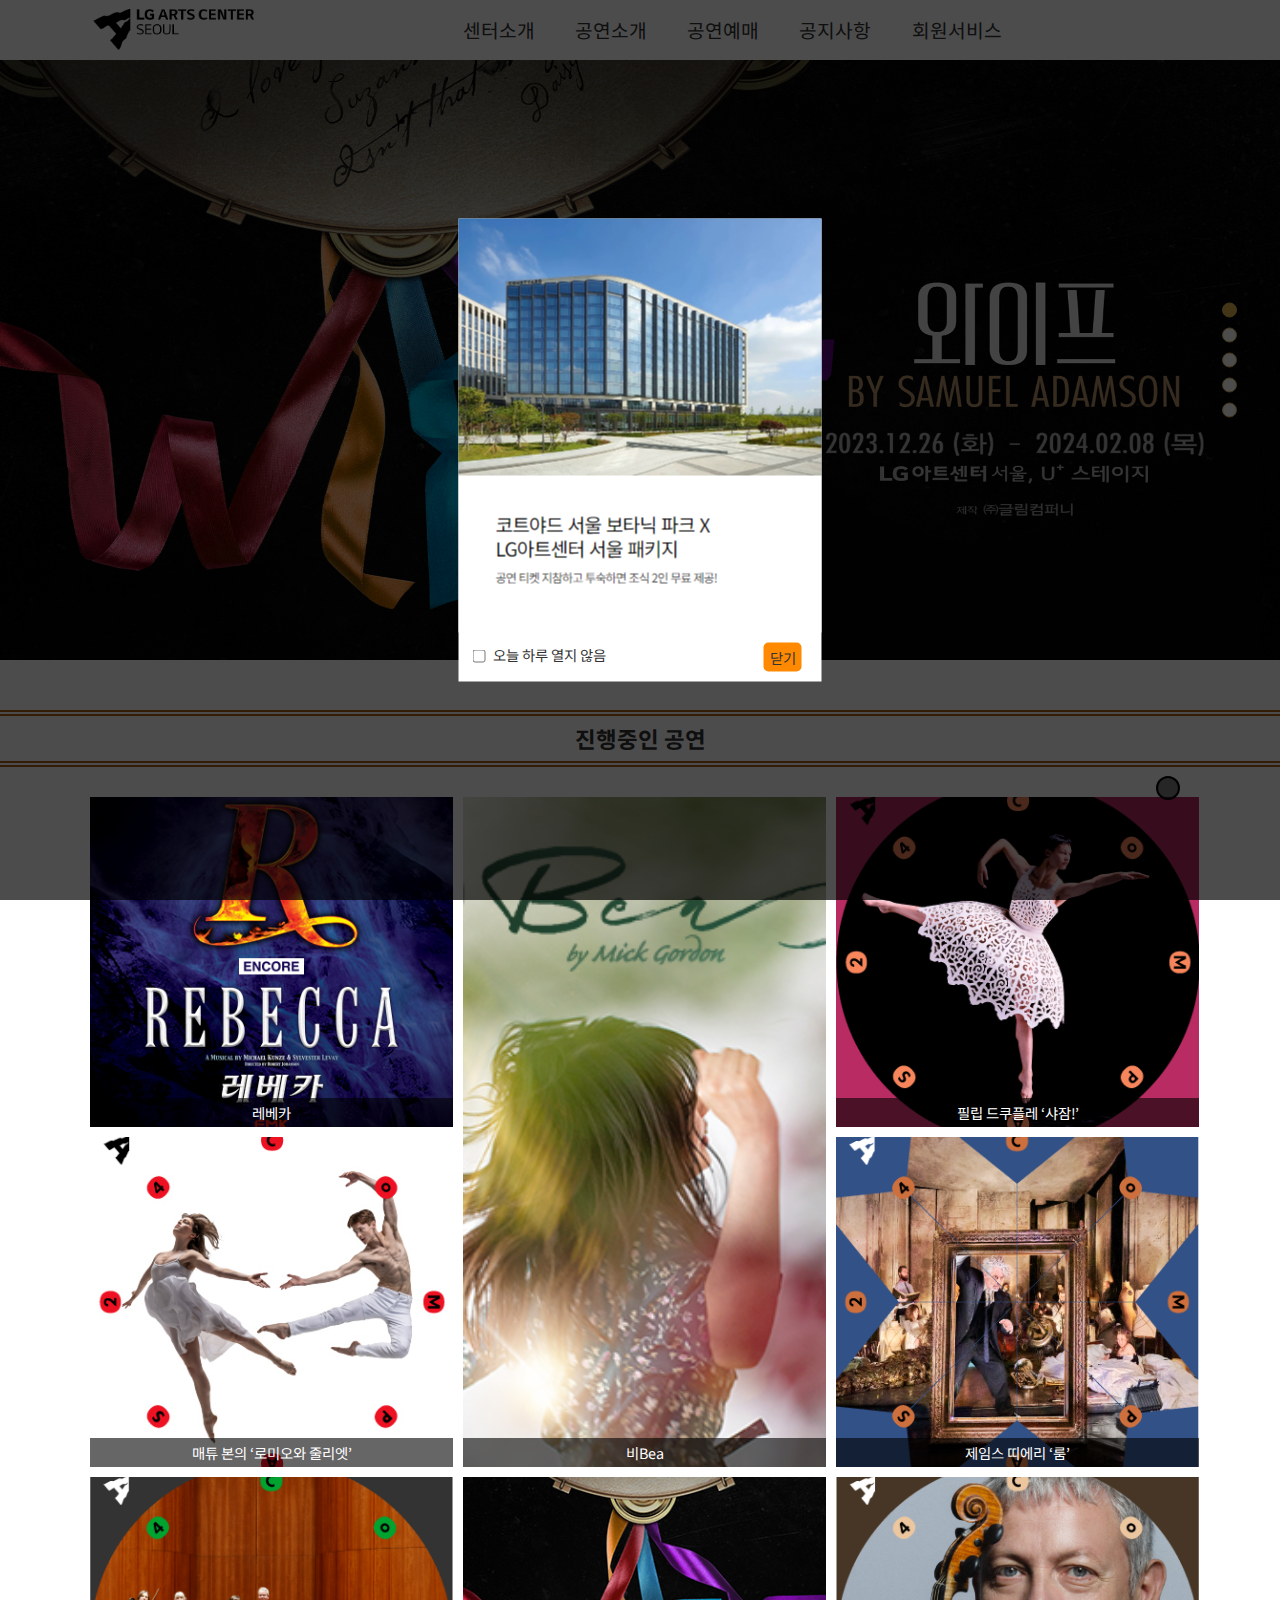
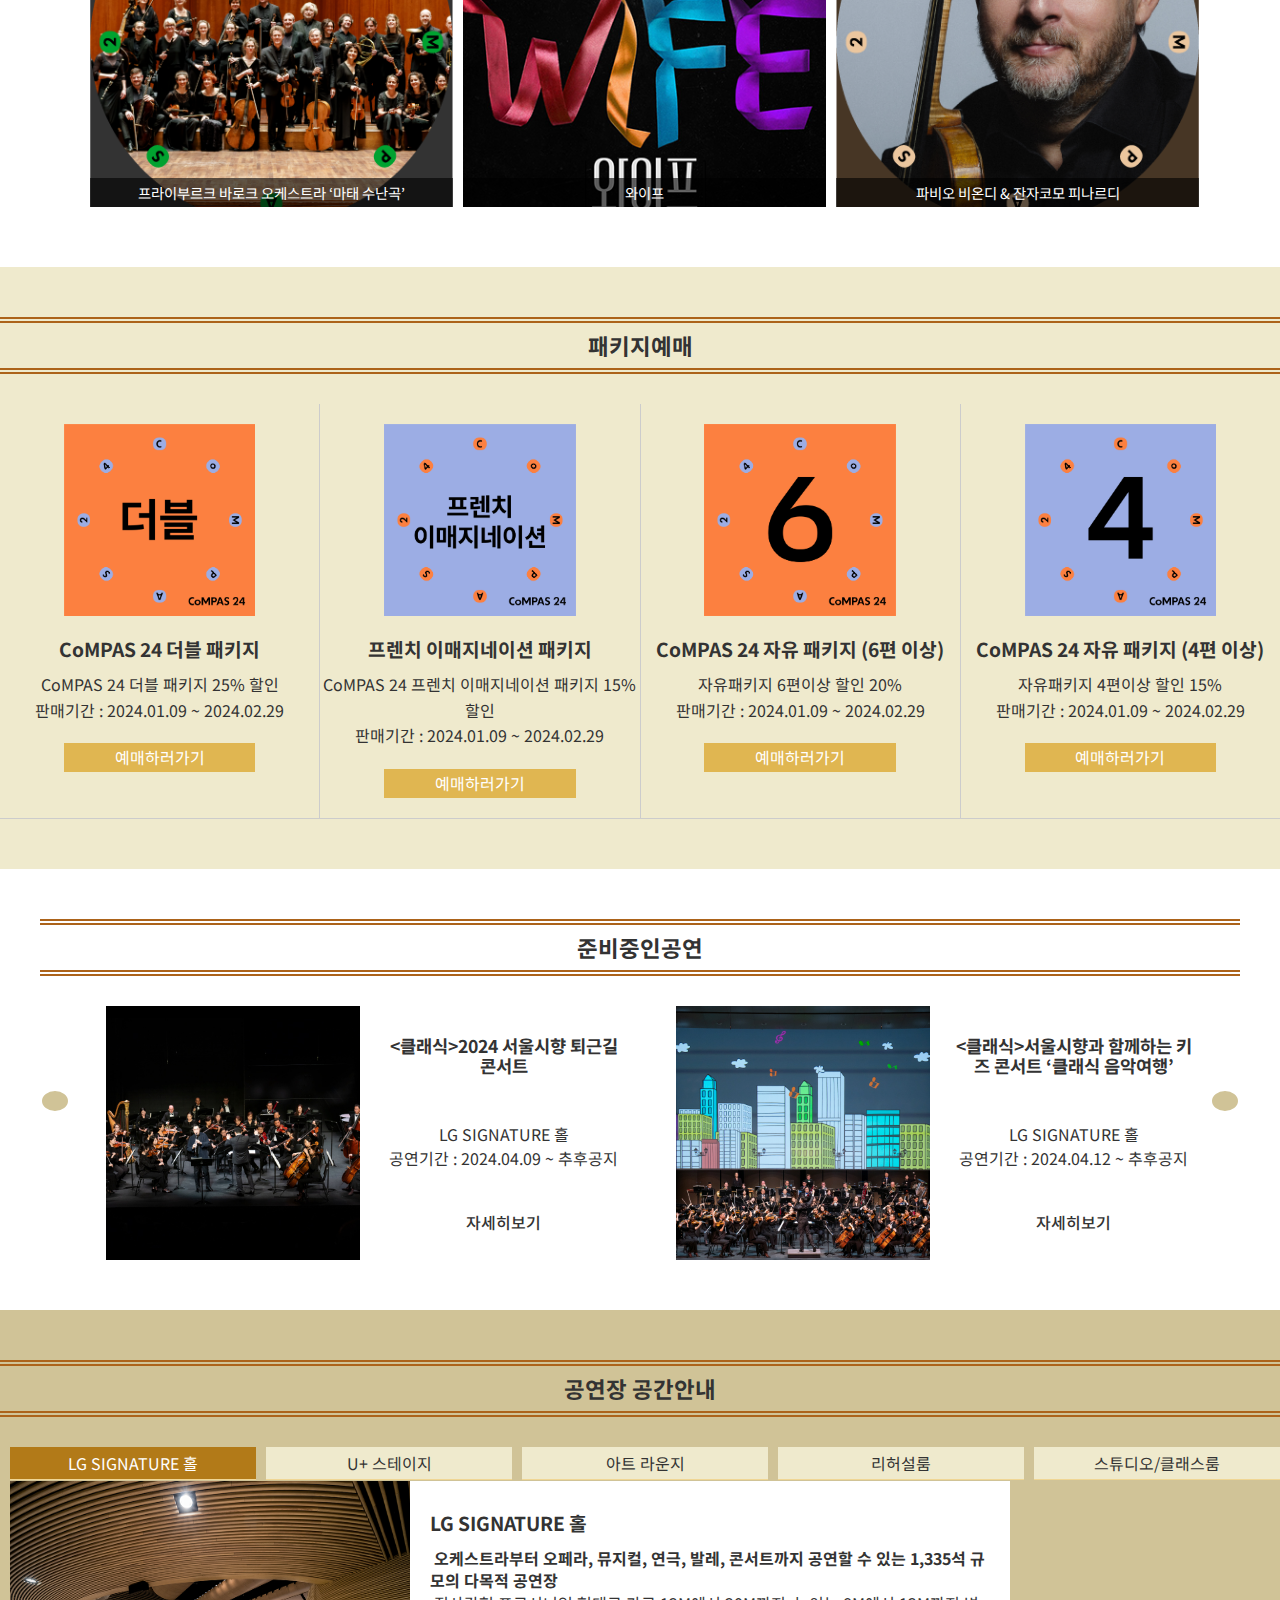
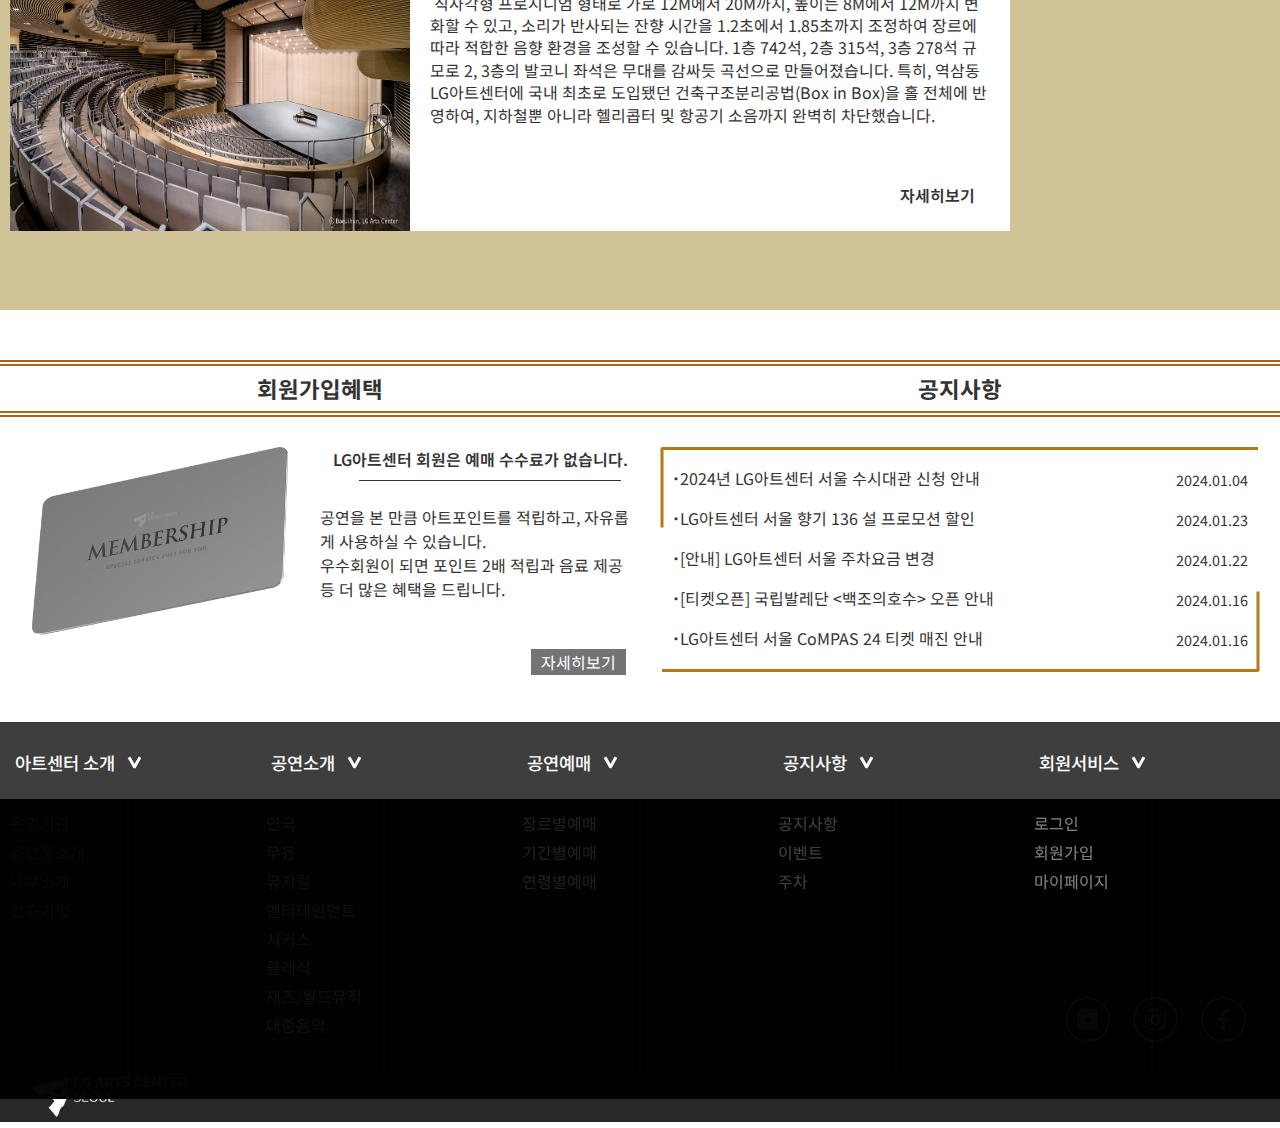
==== index.html @ 5f3d4452 "Add files via upload" ====
<!DOCTYPE html>
<html lang="en">

<head>
    <meta name="viewport" content="width=device-width, initial-scale=1.0">
    <title>LG아트센터 반응형사이트</title>
    <!-- 초기화 -->
    <link href="./css/reset.css" rel="stylesheet" type="text/css">
    <!-- 기본서식 -->
    <link href="./css/base.css" rel="stylesheet" type="text/css">
    <!-- mobile서식 -->
    <link href="./css/mobile.css" rel="stylesheet" type="text/css">
    <!-- tablet서식 -->
    <link href="./css/tablet.css" rel="stylesheet" type="text/css">
    <!-- pc서식 -->
    <link href="./css/pc.css" rel="stylesheet" type="text/css">
    <!-- 폰트어썸연결 -->
    <link rel="stylesheet" href="https://cdnjs.cloudflare.com/ajax/libs/font-awesome/6.5.1/css/all.min.css"
        integrity="sha512-DTOQO9RWCH3ppGqcWaEA1BIZOC6xxalwEsw9c2QQeAIftl+Vegovlnee1c9QX4TctnWMn13TZye+giMm8e2LwA=="
        crossorigin="anonymous" referrerpolicy="no-referrer" type="text/css">
    <!-- 제이쿼리 라이브러리 연결하기 -->
    <script src="https://ajax.googleapis.com/ajax/libs/jquery/1.8/jquery.min.js"></script>
    <script src="./script/script.js"></script>
    <script src="./script/jquery.cookie.js"></script>

</head>

<body>
    <!-- 헤더 -->
    <header>
        <div class="h_inner">
            <h1><a href="./index.html" title="메인화면으로가기"><img src="./images/h-logo.png" alt="상단로고"></a></h1>

            <div class="search">
                <i class="fas fa-search"></i>
            </div>
            <div class="gnb_wrap">
                <div class="toggle">
                    <span>&nbsp;</span>
                    <span>&nbsp;</span>
                    <span>&nbsp;</span>
                </div>
                <nav class="gnb">
                    <ul>
                        <li>
                            <a href="javascript:void(0);" title="센터소개">센터소개 <i class="	fas fa-angle-down"></i></a>
                            <ul class="sub">
                                <li><a href="javascript:void(0);" title="운영기관">운영기관</a></li>
                                <li><a href="javascript:void(0);" title="공연장소개">공연장소개</a></li>
                                <li><a href="javascript:void(0);" title="내부소개">내부소개</a></li>
                                <li><a href="javascript:void(0);" title="건축기법">건축기법</a></li>
                            </ul>
                        </li>
                        <li>
                            <a href="javascript:void(0);" title="공연소개">공연소개 <i class="	fas fa-angle-down"></i></a>
                            <ul class="sub">
                                <li><a href="javascript:void(0);" title="연극">연극</a></li>
                                <li><a href="javascript:void(0);" title="무용">무용</a></li>
                                <li><a href="javascript:void(0);" title="뮤지컬">뮤지컬</a></li>
                                <li><a href="javascript:void(0);" title="엔터테인먼트">엔터테인먼트</a></li>
                                <li><a href="javascript:void(0);" title="서커스">서커스</a></li>
                                <li><a href="javascript:void(0);" title="클래식">클래식</a></li>
                                <li><a href="javascript:void(0);" title="재즈/월드뮤직">재즈/월드뮤직</a></li>
                                <li><a href="javascript:void(0);" title="대중음악">대중음악</a></li>
                            </ul>
                        </li>
                        <li>
                            <a href="javascript:void(0);" title="공연예매">공연예매 <i class="	fas fa-angle-down"></i></a>
                            <ul class="sub">
                                <li><a href="javascript:void(0);" title="장르별예매">장르별예매</a></li>
                                <li><a href="javascript:void(0);" title="기간별예매">기간별예매</a></li>
                                <li><a href="javascript:void(0);" title="연령별예매">연령별예매</a></li>
                            </ul>
                        </li>
                        <li>
                            <a href="javascript:void(0);" title="공지사항">공지사항 <i class="	fas fa-angle-down"></i></a>
                            <ul class="sub">
                                <li><a href="javascript:void(0);" title="주차">주차</a></li>
                                <li><a href="javascript:void(0);" title="이벤트 ">이벤트 </a></li>
                                <li><a href="javascript:void(0);" title="공지사항">공지사항</a></li>
                            </ul>
                        </li>
                        <li>
                            <a href="javascript:void(0);" title="회원서비스">회원서비스 <i class="	fas fa-angle-down"></i></a>
                            <ul class="sub">
                                <li><a href="javascript:void(0);" title="로그인">로그인</a></li>
                                <li><a href="javascript:void(0);" title="회원가입">회원가입</a></li>
                                <li><a href="javascript:void(0);" title="마이페이지">마이페이지</a></li>
                            </ul>
                        </li>
                    </ul>
                </nav>
            </div>
        </div>

        <div class="search_box">
            <form action="">
                <legend>검색창</legend>
                <input type="text" placeholder="검색어를 입력해주세요." maxlength="20">
                <span>검색</span>
            </form>
        </div>



    </header>
    <!-- 메인 -->
    <main>
        <section class="banner">
            <h2>&nbsp;</h2>
            <ul>
                <li><a href="javascript:void(0);" title="로미오와줄리엣"><img src="./images/banner- romeo and juliet.jpg"
                            alt=""></a></li>
                <li><a href="javascript:void(0);" title="레베카"><img src="./images/banner-rebecca.png" alt=""></a></li>
                <li><a href="javascript:void(0);" title="룸"><img src="./images/banner-room.jpg" alt=""></a></li>
                <li><a href="javascript:void(0);" title="벚꽃동산"><img src="./images/banner-the cherry orchard.jpg"
                            alt=""></a></li>
                <li><a href="javascript:void(0);" title="와이프"><img src="./images/banner-wife.png" alt=""></a></li>
            </ul>
            <div class="b_c_btn">
                <span class="on">&nbsp;</span>
                <span>&nbsp;</span>
                <span>&nbsp;</span>
                <span>&nbsp;</span>
                <span>&nbsp;</span>
            </div>
        </section>
        <section class="screen">
            <h2>&nbsp;</h2>
            <article>
                <h2>진행중인 공연<i class="	fas fa-plus"></i></h2>
                <ul class="screen_list">
                    <li>
                        <a href="javascript:void(0);" title="레베카">
                            <p>레베카</p>
                        </a>
                    </li>
                    <li>
                        <a href="javascript:void(0);" title="비Bea">
                            <p>비Bea</p>
                        </a>
                    </li>
                    <li>
                        <a href="javascript:void(0);" title="필립 드쿠플레 ‘샤잠!’">
                            <p>필립 드쿠플레 ‘샤잠!’</p>
                        </a>
                    </li>
                    <li>
                        <a href="javascript:void(0);" title="매튜 본의 ‘로미오와 줄리엣’">
                            <p>매튜 본의 ‘로미오와 줄리엣’</p>
                        </a>
                    </li>
                    <li>
                        <a href="javascript:void(0);" title="제임스 띠에리 ‘룸’">
                            <p>제임스 띠에리 ‘룸’</p>
                        </a>
                    </li>
                    <li>
                        <a href="javascript:void(0);" title="프라이부르크 바로크 오케스트라 ‘마태 수난곡’">
                            <p>프라이부르크 바로크 오케스트라 ‘마태 수난곡’</p>
                        </a>
                    </li>
                    <li>
                        <a href="javascript:void(0);" title="와이프">
                            <p>와이프</p>
                        </a>
                    </li>
                    <li>
                        <a href="javascript:void(0);" title="파비오 비온디 & 잔자코모 피나르디">
                            <p>파비오 비온디 & 잔자코모 피나르디</p>
                        </a>
                    </li>
                </ul>
            </article>
        </section>
        <section class="package">
            <h2>&nbsp;</h2>
            <article>
                <h2>패키지예매</h2>
                <ul>
                    <li>
                        <img src="./images/package-double.png" alt="CoMPAS 24 더블 패키지">
                        <dl>
                            <dt>
                                <h3>CoMPAS 24 더블 패키지</h3>
                            </dt>
                            <dd>CoMPAS 24 더블 패키지 25% 할인</dd>
                            <dd>판매기간 : 2024.01.09 ~ 2024.02.29</dd>
                        </dl><a href="javascript:void(0);" title="예매하러가기">예매하러가기</a>
                    </li>
                    <li>
                        <img src="./images/package-imagenation.png" alt="프렌치 이매지네이션 패키지">
                        <dl>
                            <dt>
                                <h3>프렌치 이매지네이션 패키지</h3>
                            </dt>
                            <dd>CoMPAS 24 프렌치 이매지네이션
                                패키지 15% 할인 </dd>
                            <dd>판매기간 : 2024.01.09 ~ 2024.02.29</dd>
                        </dl><a href="javascript:void(0);" title="예매하러가기">예매하러가기</a>
                    </li>
                    <li>
                        <img src="./images/package-compas 6.png" alt="CoMPAS 24 자유 패키지 (6편 이상)">
                        <dl>
                            <dt>
                                <h3>CoMPAS 24 자유 패키지 (6편 이상)</h3>
                            </dt>
                            <dd>자유패키지 6편이상 할인 20%</dd>
                            <dd>판매기간 : 2024.01.09 ~ 2024.02.29</dd>
                        </dl><a href="javascript:void(0);" title="예매하러가기">예매하러가기</a>
                    </li>
                    <li>
                        <img src="./images/package-compas 4.png" alt="Co MPAS 24 자유 패키지 (4편 이상)">
                        <dl>
                            <dt>
                                <h3>CoMPAS 24 자유 패키지 (4편 이상)</h3>
                            </dt>
                            <dd>자유패키지 4편이상 할인 15%</dd>
                            <dd>판매기간 : 2024.01.09 ~ 2024.02.29</dd>
                        </dl><a href="javascript:void(0);" title="예매하러가기">예매하러가기</a>
                    </li>
                </ul>
            </article>
        </section>
        <section class="preparing_screen">
            <h2>&nbsp;</h2>
            <article>
                <h2>준비중인공연</h2>
                <div>
                    <ul class="pre_list">
                        <li>
                            <a href="javascript:void(0);" title="퇴근길 콘서트">
                                <img src="./images/preparing-rushhour.jpg" alt="">
                                <div>
                                    <h4>&#60;클래식&#62;2024 서울시향 퇴근길 콘서트</h4>
                                    <p>LG SIGNATURE 홀<br>공연기간 : 2024.04.09 ~ 추후공지
                                    </p>
                                    <span>자세히보기</span>
                                </div>
                            </a>
                        </li>
                        <li>
                            <a href="javascript:void(0);" title="키즈 콘서트">
                                <img src="./images/preparing-kids.jpg" alt="">
                                <div>
                                    <h4>&#60;클래식&#62;서울시향과 함께하는 키즈 콘서트 ‘클래식 음악여행’</h4>
                                    <p>LG SIGNATURE 홀<br>공연기간 : 2024.04.12 ~ 추후공지</p>
                                    <span>자세히보기</span>
                                </div>
                            </a>
                        </li>
                        <li>
                            <a href="javascript:void(0);" title="마비노기 자라섬재즈">
                                <img src="./images/preparing-mabinogi.jpg" alt="">
                                <div>
                                    <h4>&#60;재즈/월드뮤직&#62;마비노기 자라섬재즈 빅밴드 Live</h4>
                                    <p>LG SIGNATURE 홀<br>공연기간 : 2024.05.01 ~ 추후공지</p>
                                    <span>자세히보기</span>
                                </div>
                            </a>
                        </li>
                        <li>
                            <a href="javascript:void(0);" title="피나와 함께 춤을">
                                <img src="./images/preparing-Dancing with Pina (working title).jpg" alt="">
                                <div>
                                    <h4>&#60;연극&#62; Creator's Box: '피나와 함께 춤을(가제)'</h4>
                                    <p>U+ 스테이지<br>공연기간 : 2024.09.28 ~ 10.06</p>
                                    <span>자세히보기</span>
                                </div>
                            </a>
                        </li>
                    </ul>
                    <i class="fas fa-angle-left"></i>
                    <i class="fas fa-angle-right"></i>


                </div>
            </article>
        </section>
        <section class="theater">
            <h2>&nbsp;</h2>
            <article>
                <h2>공연장 공간안내</h2>
                <ul>
                    <li>
                        <a href="javascript:void(0);" title="LG SIGNATURE 홀" class="view_color">LG SIGNATURE 홀</a>

                        <div class="view">
                            <img src="./images/hall-LG SIGNATURE HALL.png" alt="LG SIGNATURE 홀">
                            <dl>
                                <dt>
                                    <h3>LG SIGNATURE 홀</h3>
                                </dt>
                                <dd><b>&nbsp;오케스트라부터 오페라, 뮤지컬, 연극, 발레, 콘서트까지 공연할 수 있는
                                        1,335석 규모의 다목적 공연장</b></dd>
                                <dd>&nbsp;직사각형 프로시니엄 형태로 가로 12M에서 20M까지, 높이는 8M에서 12M까지 변화할 수 있고,
                                    소리가 반사되는 잔향 시간을 1.2초에서 1.85초까지 조정하여 장르에 따라 적합한 음향 환경을 조성할 수 있습니다.
                                    1층 742석, 2층 315석, 3층 278석 규모로 2, 3층의 발코니 좌석은 무대를 감싸듯 곡선으로 만들어졌습니다.
                                    특히, 역삼동 LG아트센터에 국내 최초로 도입됐던 건축구조분리공법(Box in Box)을 홀 전체에 반영하여,
                                    지하철뿐 아니라 헬리콥터 및 항공기 소음까지 완벽히 차단했습니다.</dd>
                            </dl>
                            <a href="javascript:void(0);" title="자세히보기">자세히보기</a>
                        </div>
                    </li>
                    <li>
                        <a href="javascript:void(0);" title="U+ 스테이지">U+ 스테이지</a>

                        <div>
                            <img src="./images/hall-U+ STAGE.png" alt="U+ 스테이지">
                            <dl>
                                <dt>
                                    <h3>U+ 스테이지</h3>
                                </dt>
                                <dd> <b>&nbsp;2개 층 최대 365석 규모로 공연 성격에 따라 좌석 배치를 자유 자재로 변경할 수 있는 가변형 극장</b>
                                </dd>
                                <dd>&nbsp;객석이 무대 정면을 바라보는 프로시니엄 구조는 물론, 무대를 중앙에 두고 양쪽 객석을 마주보는 구조,
                                    객석이 무대를 둥글게 감싸는 아레나 구조 등, 아티스트의 의도에 따라 유연하게 무대와 객석을 조합할 수 있습니다.
                                    이중벽체구조를 적용하여 소음을 차단했으며, 연극, 무용, 재즈 등 다양한 형태의 공연은 물론,
                                    콘퍼런스도 진행할 수 있습니다.</dd>
                            </dl>
                            <a href="javascript:void(0);" title="자세히보기">자세히보기</a>

                        </div>
                    </li>
                    <li>
                        <a href="javascript:void(0);" title="아트 라운지">아트 라운지</a>

                        <div>
                            <img src="./images/hall-rounge.png" alt="아트 라운지">
                            <dl>
                                <dt>
                                    <h3>아트 라운지</h3>
                                </dt>
                                <dd>&nbsp;LG아트센터 서울 2층에 위치한 소규모 전시 및 라운지 공간입니다.
                                    천창을 통해 빛이 내부로 들어오고, 튜브의 노출 콘크리트 외벽도 확인할 수 있습니다.
                                    관객 휴게의 공간이자 전시 공간으로, LG아트센터 서울 건축 과정에 대한
                                    안도 다다오의 설계도, 계획안, 건축 모형을 만나 보실 수 있습니다.</dd>
                            </dl>
                            <a href="javascript:void(0);" title="자세히보기">자세히보기</a>

                        </div>
                    </li>
                    <li>
                        <a href="javascript:void(0);" title="리허설룸">리허설룸</a>
                        <div>
                            <img src="./images/hall-rehearsal.png" alt="리허설룸">
                            <dl>
                                <dt>
                                    <h3>리허설룸</h3>
                                </dt>
                                <dd>&nbsp;LG아트센터 서울은 오케스트라 및 뮤지컬, 오페라 연습까지 가능한 대형 리허설룸과
                                    연극/무용 연습에 적합한 소형 리허설룸을 구비하여 공연 제작을 위한 최적의 환경을 구현했습니다.</dd>
                            </dl>
                            <a href="javascript:void(0);" title="자세히보기">자세히보기</a>

                        </div>
                    </li>
                    <li>
                        <a href="javascript:void(0);" title="스튜디오/클래스룸">스튜디오/클래스룸</a>
                        <div>
                            <img src="./images/hall-classroom.png" alt="스튜디오/클래스룸">
                            <dl>
                                <dt>
                                    <h3>스튜디오/클래스룸</h3>
                                </dt>
                                <dd>LG아트센터 서울 3층에 위치한 3개의 클래스룸에서는 다양한 예술 교육 프로그램이 진행됩니다.
                                    옥외 테라스와 연결된 스튜디오에서는 창의적인 예술 교육, 워크숍 등 다양한 이벤트가 펼쳐집니다.</dd>
                            </dl>
                            <a href="javascript:void(0);" title="자세히보기">자세히보기</a>
                        </div>
                    </li>
                </ul>
            </article>
        </section>


        <section class="notice_wrap">
            <h2>&nbsp;</h2>
            <article class="membership">
                <h2>회원가입혜택</h2>
                <div>
                    <img src="./images/membership.png" alt="멤버쉽사진">
                    <p><span>LG아트센터 회원은 예매 수수료가 없습니다.</span>
                        <br>
                        <i class="far fa-hand-point-right"></i> 공연을 본 만큼 아트포인트를 적립하고,
                        자유롭게 사용하실 수 있습니다.<br>
                        <i class="far fa-hand-point-right"></i> 우수회원이 되면 포인트 2배 적립과 음료 제공
                        등 더 많은 혜택을 드립니다.
                        <span>&nbsp;</span>
                    </p><br>
                    <a href="javascript:void(0);" title="자세히보기">자세히보기</a>
                </div>
            </article>
            <article class="notice">
                <h2>공지사항<i class="	fas fa-plus"></i></h2>
                <ul>
                    <li><a href="javascript:void(0);" title=""><span></i> &dot;2024년 LG아트센터 서울 수시대관 신청
                                안내</span><span>2024.01.04</span></a>
                    </li>
                    <li><a href="javascript:void(0);" title=""><span></i> &dot;LG아트센터 서울 향기 136 설 프로모션
                                할인</span><span>2024.01.23</span></a>
                    </li>
                    <li><a href="javascript:void(0);" title=""><span></i> &dot;[안내] LG아트센터 서울 주차요금
                                변경</span><span>2024.01.22</span></a></li>
                    <li><a href="javascript:void(0);" title=""><span></i> &dot;[티켓오픈] 국립발레단 <백조의호수> 오픈
                                    안내</span><span>2024.01.16</span></a>
                    </li>
                    <li><a href="javascript:void(0);" title=""><span>&dot;LG아트센터 서울 CoMPAS 24 티켓 매진
                                안내</span><span>2024.01.16</span></a>
                    </li>
                </ul>
            </article>

        </section>
    </main>
    <!-- 푸터 -->
    <footer>



        <div class="f_top">
            <nav class="lnb">
                <ul>
                    <li><a href="javascript:void(0);" title="아트센터 소개">아트센터 소개 <span>&nbsp;</span><span>&nbsp;</span></a>
                        <ul class="sub">
                            <li>
                                <a href="javascript:void(0);" title="운영기관">운영기관</a>
                            </li>
                            <li>
                                <a href="javascript:void(0);" title="공연장소개">공연장소개</a>
                            </li>
                            <li>
                                <a href="javascript:void(0);" title="내부소개">내부소개</a>
                            </li>
                            <li>
                                <a href="javascript:void(0);" title="건축기법">건축기법</a>
                            </li>
                        </ul>
                    </li>
                    <li><a href="javascript:void(0);" title="공연소개">공연소개 <span>&nbsp;</span><span>&nbsp;</span></a>
                        <ul class="sub">
                            <li>
                                <a href="javascript:void(0);" title="연극">연극</a>
                            </li>
                            <li>
                                <a href="javascript:void(0);" title="무용">무용</a>
                            </li>
                            <li>
                                <a href="javascript:void(0);" title="뮤지컬">뮤지컬</a>
                            </li>
                            <li>
                                <a href="javascript:void(0);" title="엔터테인먼트">엔터테인먼트
                                    <span>&nbsp;</span><span>&nbsp;</span></a>
                            </li>
                            <li>
                                <a href="javascript:void(0);" title="서커스">서커스</a>
                            </li>
                            <li>
                                <a href="javascript:void(0);" title="클래식">클래식</a>
                            </li>
                            <li>
                                <a href="javascript:void(0);" title="재즈/월드뮤직">재즈/월드뮤직</a>
                            </li>
                            <li>
                                <a href="javascript:void(0);" title="대중음악">대중음악</a>
                            </li>
                        </ul>
                    </li>
                    <li><a href="javascript:void(0);" title="공연예매">공연예매 <span>&nbsp;</span><span>&nbsp;</span></a>
                        <ul class="sub">
                            <li>
                                <a href="javascript:void(0);" title="장르별예매">장르별예매</a>
                            </li>
                            <li>
                                <a href="javascript:void(0);" title="기간별예매">기간별예매 </a>
                            </li>
                            <li>
                                <a href="javascript:void(0);" title="연령별예매">연령별예매</a>
                            </li>
                        </ul>
                    </li>
                    <li><a href="javascript:void(0);" title="공지사항">공지사항 <span>&nbsp;</span><span>&nbsp;</span></a>
                        <ul class="sub">
                            <li>
                                <a href="javascript:void(0);" title="공지사항">공지사항</a>
                            </li>
                            <li>
                                <a href="javascript:void(0);" title="이벤트">이벤트</a>
                            </li>
                            <li>
                                <a href="javascript:void(0);" title="주차">주차</a>
                            </li>
                        </ul>
                    </li>
                    <li><a href="javascript:void(0);" title="회원서비스">회원서비스 <span>&nbsp;</span><span>&nbsp;</span></a>
                        <ul class="sub">
                            <li>
                                <a href="javascript:void(0);" title="로그인">로그인</a>
                            </li>
                            <li>
                                <a href="javascript:void(0);" title="회원가입">회원가입</a>
                            </li>
                            <li>
                                <a href="javascript:void(0);" title="마이페이지">마이페이지</a>
                            </li>
                        </ul>
                    </li>
                </ul>
            </nav>
            <ul class="sns">
                <li><a href="javascript:void(0);" title="youtube"><img src="./images/f_youtube.png" alt="youtube"></a>
                </li>
                <li><a href="javascript:void(0);" title="instagram"><img src="./images/f_insta.png" alt="instagram"></a>
                </li>
                <li><a href="javascript:void(0);" title="facebook"><img src="./images/f_facebook.png"
                            alt="facebook"></a></li>
            </ul>
        </div>
        <div class="f_bottom">
            <h2>
                <a href="javascript:void(0);" title="메인화면으로가기">
                    <img src="./images/f_logo.jpg" alt="하단로고">
                </a>
            </h2>
        </div>
    </footer> <!-- 탑버튼 -->
    <span i class="fas fa-angle-up t_btn"></span>
</body>

</html>
---- css/base.css ----
@charset "utf-8";

@import url('https://fonts.googleapis.com/css2?family=Noto+Sans+KR:wght@400;500;600;700&display=swap');

* {
    font-family: 'Noto Sans KR', sans-serif, arial;
    color: #333;
    font-size: 16px;
}



section {
    padding: 50px 0px;
}

section:first-child{padding: 0px;}

section>h2 {
    display: none;
    max-width: 1280px;
}

h2 {
    font-size: 1.4rem;
    line-height: 2rem;
}

h3 {
    font-size: 1.2rem;
    line-height: 1.6rem;

}

h4 {
    font-size: 1.1rem;
    line-height: 1.3rem;

}

article {
    margin: 0px auto;
}

a {
    text-decoration: none;
    color: #333;
}

ul,li {
    list-style: none;
}
---- css/mobile.css ----
@charset "utf-8";

/* 모바일에서만 적용되는 공통서식 */


article {
    width: 95%;
}

/* ---------------------------------------------- */

/* 헤더서식 */
header {
    width: 100%;
    background-color: #fff;
    z-index: 1000;
}

header .h_inner {
    display: flex;
    height: 60px;
    align-items: center;
    justify-content: space-around;
    position: relative;
}

/* 로고 */
h1 {
    order: 2;
    width: 48%;
    text-align: center;
}

h1 a img {
    width: 95%;
    margin: 0px;
    min-width: 140px;
    max-width: 170px;
}

/* 검색창 */
.search {
    order: 3;
}

.search .fas {
    font-size: 1.6rem;
}

.search_box {
    position: absolute;
    top: 60px;
    left: 0px;
    width: 100%;
    height: 71.66px;
    background-color: rgba(0, 0, 0, .8);
    z-index: 10;
    display: none;
}

.search_box form {
    width: 320px;
    margin: 0px auto;
    padding: 15px 0px;
}

.search_box legend {
    display: none;
}

.search_box input {
    height: 40px;
    width: 82%;
    box-sizing: border-box;
    text-indent: 1rem;
    outline: none;
    position: relative;
}

.search_box input::before {
    content: "";
    position: absolute;
    top: 0px;
    left: 0px;
    height: 15px;
    width: 15px;
    background-color: red;
    border-radius: 50%;
}

.search_box span::before {
    content: "";
    position: absolute;
    top: 12.5px;
    left: -560%;
    height: 15px;
    width: 15px;
    background-color: rgba(0, 0, 0, .8);
    border-radius: 50%;
}

.search_box span {
    display: inline-block;
    text-align: left;
    text-indent: 6px;
    width: 15%;
    background-color: #fff;
    line-height: 38px;
    transform: translate(-6px, 3px);
    border-left: 3px dotted #333;
    border-top-left-radius: 0px;
    border-bottom-left-radius: 0px;
    position: relative;
}

.search_box span::after {
    content: "";
    position: absolute;
    top: 12px;
    right: -7.5px;
    height: 15px;
    width: 15px;
    background-color: rgba(0, 0, 0, .8);
    border-radius: 50%;
}

/* 토글버튼 */
.toggle {
    display: flex;
    flex-direction: column;
    justify-content: space-between;
    width: 27px;
    height: 25px;
    order: 1;
}

.toggle span {
    background-color: #333;
    display: inline-block;
    height: 3px;
    width: 27px;
    ;
}

.ro1{
    transform: rotate(40deg) translate(7px, 8px);
}

.fff{
    background-color: #fff !important;
}

.ro2{
    transform: rotate(-40deg) translate(7px, -8px);

}

/* 메인메뉴서식 */

.gnb  {
    position: fixed;
    top: 60px;
    left: 0px;
    width: 100%;
    height: 100%;
    background-color: rgba(0, 0, 0, 0.8);
    z-index: 10;
    display: none;
}


.gnb >ul {
    width: 100%;
    padding: 30px 0px;
}

.gnb  ul {
    border-bottom: 1px solid #747474;
}

.gnb  ul li a {
    transition: 0.2s;
}

.gnb>ul>li>a {
    color: #fff;
    font-size: 1.2rem;
    line-height: 2rem;
    display: block;
    margin: 10px;
    padding: 0px 7.5%;
}

.gnb>ul>li>a>i {
    float: right;
    color: #fff;
    font-size: 1.2rem;
    line-height: 2rem;
}

.gnb>ul>li>a:hover,
header .sub>li>a:hover,
.gnb>ul>li>a:hover>i {
    background-color: #fff;
    color: #282828;
}

/* 서브메뉴서식 */
.sub {
    padding-bottom: 10px;
    display: none;
}


.sub>li>a {
    font-size: 1rem;
    color: #fff;
    line-height: 2rem;
    display: block;
    text-indent: 1rem;
    padding: 0px 7.5%;
}


/* ---------------------------------------------- */

/* 메인서식 */

article>h2 {
    text-align: center;
    margin-bottom: 30px;
    border-bottom: 6px double #AC631A;
    border-top: 6px double #AC631A;
    line-height: 45px;
}


/* 배너서식 */
.banner {
    position: relative;
    height: 50vh;
    max-height: 433px;
}

.banner ul li {
    position: absolute;
    top: 0px;
    left: 0px;
}

.banner ul li a img {
    height: 50vh;
    width: 100%;
}

.b_c_btn{
    position: absolute;
    right: 3%;
    top: 50%;transform: translateY(-50%);
    display: flex;
    flex-direction: column;
}
.on{
    background-color: #E0B651 !important;
}
.b_c_btn span{
    display: inline-block;
    width: 13px;
    height: 13px;
    background-color: #fff;
    border-radius: 50%;
    margin: 5px;
    border: 1px solid #E0B651;
    cursor: pointer;
}

/*진행중인 공연  */

.screen h2 .fas, .notice  h2 .fas{
    display: inline !important;
    float: right;
    line-height:57px;
    transform: translate(-20px,-10%);
    cursor: pointer;
}
.screen_list {
    display: grid;
    grid-gap: 20px;
    grid-template-areas:
        ' s_a'
        ' s_b'
        ' s_d'
        ' s_f'
        ' s_g';
}

.screen_list>li {
    overflow: hidden;
    width: 90%;
    max-width: 285px;
    height: 285px;
    margin: 0px auto;
}


.screen_list>li>a {
    display: inline-block;
    background: no-repeat center;
    background-size: cover;
    height: 100%;
    width: 100%;
    display: flex;
    flex-direction: column;
    justify-content: end;
}


.screen_list>li:first-child {
    grid-area: s_a;
}

.screen_list>li:first-child>a {
    background-image: url('../images/program-rebecca.jpg');
}

.screen_list>li:nth-child(2) {
    grid-area: s_b;
    height: 590px;
}

.screen_list>li:nth-child(2)>a {
    background-image: url('../images/program-bea.jpg');
    height: 100%;
}

.screen_list>li:nth-child(3) {
    grid-area: s_c;
    display: none;
}

.screen_list>li:nth-child(3)>a {
    background-image: url('../images/program-SHAZAM.jpg');
}

.screen_list>li:nth-child(4) {
    grid-area: s_d;
}

.screen_list>li:nth-child(4)>a {
    background-image: url('../images/program-Romeo\ and\ Juliet.jpg');
}

.screen_list>li:nth-child(5) {
    grid-area: s_e;
    display: none;
}

.screen_list>li:nth-child(5)>a {
    background-image: url('../images/program-room.png');
}

.screen_list>li:nth-child(6) {
    grid-area: s_f;
}

.screen_list>li:nth-child(6)>a {
    background-image: url('../images/program-Baroque\ Orchestra.png');
}

.screen_list>li:nth-child(7) {
    grid-area: s_g;
}

.screen_list>li:nth-child(7)>a {
    background-image: url('../images/program-wife.png');
}

.screen_list>li:last-child {
    grid-area: s_h;
    display: none;
}

.screen_list>li:last-child>a {
    background-image: url('../images/program-Paganini\ Sonatas.png');
}

.screen_list>li>a>p {
    background-color: rgba(0, 0, 0, .6);
    color: #fff;
    font-size: 0.9rem;
    padding: 5px;
    line-height: 1.2rem;
    text-align: center;
}

/* 패키지예매 */
.package {
    background-color: #EFEACD;
}

.package ul {
    width: 100%;
}

.package ul li {
    margin: 20px auto;
    text-align: center;
    padding: 15px 0px;
    border-bottom: 1px solid #ccc;
}

.package ul li:last-child {
    border-bottom: none;
    padding-bottom: 0px;
}

.package ul li img {
    width: 60%;
    margin-bottom: 10px;
}

.package ul li dl dt {
    padding: 10px 0px;
}

.package ul li dl dd {
    line-height: 1.6rem;
}

.package ul li a {
    display: inline-block;
    background-color: #E0B651;
    color: #fff;
    width: 60%;
    line-height: 1.8rem;
    margin: 20px 0px;
}

/* 준비중인공연 */

.preparing_screen article {
    position: relative;
    overflow: hidden;
}

.pre_list {
    display: flex;
    position: relative;
    left:0px;
}

.pre_list li {
    width: 100%;
    flex-shrink: 0;
}

.pre_list li a {
    width: 95%;
    padding: 0px 2.5%;
    display: block;
}

.pre_list li a img {
    width: 95%;
    padding: 0px 2.5%;
}

.pre_list li a h4 {
    padding: 15px 0px;
    text-align: center;
}

.pre_list li a p {
    text-align: center;
    line-height: 1.5rem;
}

.pre_list li a span {
    padding: 15px 0px;
    display: block;
    text-align: right;
    font-weight: 500;
}

.preparing_screen article .fas {
    padding: 10px 13px;
    font-size: 1.5rem;
    border: 2px solid #fff;
    border-radius: 50%;
    position: absolute;
    top: 40%;
    color: #fff;
    background-color: #D0C397;
}

.preparing_screen article .fa-angle-left {
    left: 0px;
}

.preparing_screen article .fa-angle-right {
    right: 0px;
}



/* 공연장/공간안내 */



.theater {
    background-color: #D0C397;
    height: 920px;
    background-image: url('../images/back_img.png');
    background-position: center;
    background-repeat: no-repeat;
    background-size: cover;
    background-attachment: fixed;
}

.theater article {
    width: 100%;
}

.theater ul {

    position: relative;
}

.theater ul li {
    margin: 0px auto;
}

.theater ul li>a {
    line-height: 2rem;
    display: inline-block;
    width: 100%;
    text-align: center;
    background-color: #EFEACD;
    border-bottom: 1px solid #f0d694;

}

.theater ul li>div {
    display: none;
}

.view {
    display: block !important;
    
}

.view img{
    
    max-width: 400px;
    max-height: 350px;
}


.view_color {
    background-color: #B27A18 !important;
    color: #fff;
}

.theater ul li>div>div {
    background-color: #fff;
    margin: 0px 5% 30px;
    display: flex;
    flex-direction: column;
    position: absolute;
    left: 0px;
    top: 164px;
}

.theater ul li img {
    width: 100%;
    margin: 0px auto;
    margin-bottom: 10px;
}

.theater ul li dl {
    padding: 2%;
    background-color: #fff;
}

.theater ul li dl dt {
    padding: 10px 0px;
}

.theater ul li dl dd {
    line-height: 1.4rem;

}

.theater ul li div a {
    line-height: 2rem;
    font-weight: 600;
    width: 100px;
    text-align: center;
    align-self: end;
    transform: translateX(-3%);
    background-color: rgba(255,255,255,0.5);
    float: right;
    margin: 20px ;
}

/* 공지사항묶음 서식 */
.notice_wrap {
    display: flex;
    flex-direction: column;
}

/* 멤버쉽서식 */
.membership {
    display: flex;
    flex-direction: column;
    margin-bottom: 20px;
}

.membership img {
    width: 90%;
    margin: 0px 5%;
}

.membership p {
    margin-top: 20px;
    position: relative;
    line-height: 1.5rem;
}

.membership p span:first-child {
    text-align: center;
    display: block;
    font-weight: 600;
    position: relative;
    margin-bottom: 10px;
}

.membership p span:first-child::after {
    content: "";
    position: absolute;
    bottom: -10px;
    left: 6%;
    height: 1px;
    width: 88%;
    background-color: #333;
}

.membership p span:last-child {
    position: absolute;
    top: 32px;
    left: 6%;
    background-color: #fff;
    width: 20px;
    height: 2px;
    animation: ll 10s infinite linear;
}



@keyframes ll {
    0% {
        left: 6%;
    }

    100% {
        left: 94%;
    }
}

.membership a {
    display: inline;
    padding: 5px 10px;
    margin-right:calc( 20px - 2.5%);
    background-color: #747474;
    color: #fff;
    float: right;
}

/* 공지사항서식 */
.notice_wrap {
    padding-bottom: 0px;
}

.notice {
    width: 100%;
    margin-top: 30px;
    padding: 30px 0px 50px;
    background-color: #EFEACD;
}

.notice div {
    height: 20px;

}

.notice ul {
    width: 90%;
    margin: 0px auto;
    border-top: 3px solid #B27A18;
    border-bottom: 3px solid #B27A18;
    padding: 20px 10px;
    position: relative;
    display: flex;
    flex-direction: column;
    justify-content: space-around;
    background-color: #fff;
}

.notice ul::before {
    content: "";
    width: 80px;
    height: 3px;
    background-color: #B27A18;
    position: absolute;
    top: 36px;
    left: -40px;
    transform: rotate(90deg);
}

.notice ul::after {
    content: "";
    width: 80px;
    height: 3px;
    background-color: #B27A18;

    position: absolute;
    bottom: 36px;
    right: -40px;

    transform: rotate(90deg);
}


.notice ul li {
    /* list-style:disc ; */
    clear: both;
}

.notice ul li:not(:last-child) {
    height: 40px;
}

.notice ul li a span:first-child {
    float: left;
    font-size: 1rem;
}

.notice ul li a span:last-child {
    float: right;
    font-size: 0.9rem;
    line-height: 1.2rem;
}



/* ---------------------------------------------- */

/* 푸터서식 */
footer {
    width: 100%;
    height: 350px;
    background-color: #3e3e3e;

}

/* 푸터탑서식 */
.f_top {
    height: 300px;
}

/* 푸터 내비게이션서식 */
.f_top>.lnb {
    padding-top: 20px;
}


.f_top>.lnb>ul>li {
    position: relative;
    padding: 5px 0px;
}

.f_top>.lnb>ul>li>a {
    color: #fff;
    font-size: 1.1rem;
    display: block;
    font-weight: 500;
    line-height: 2rem;
    text-indent: 2.5%;
}

.f_top>.lnb>ul>li>a>span {
    display: inline-block;
    width: 12px;
    height: 3px;
    background-color: #fff;
    position: relative;
    bottom: -14px;

}

.f_top>.lnb>ul>li>a>span:first-child {
    transform: rotate(60deg);
    right: -7.1px;
}

.f_top>.lnb>ul>li>a>span:last-child {
    transform: rotate(-60deg);
}

.f_top .sub {
    width: 100%;
    position: absolute;
    background-color: #666666;
    display: none;
    z-index: 500;
}

.f_top .sub>li {
    border-bottom: 1px solid rgba(0, 0, 0, .3);
}

.f_top .sub>li>a {
    color: #fff;
    display: block;
    line-height: 1.8rem;
    text-indent: 4%;
}

/* 푸터 sns서식 */
.f_top>.sns {
    display: flex;
    margin: 10px 2.5%;
}

.f_top>.sns>li {
    padding: 8px;
    height: 21px;
    width: 21px;
    border: 2px solid #fff;
    border-radius: 50%;
    text-align: center;
    margin: 0px 3%;
}

.f_top>.sns>li>a {
    text-align: center;
    display: block;
    width: 100%;
    height: 100%;
}

.f_top>.sns>li>a>img {
    height: 100%;
    text-align: center;

}

/* 푸터바탐서식 */
.f_bottom {
    width: 95%;
    height: 50px;
    background-color: #282828;
    padding: 0px 2.5%;
}


.f_bottom a>img {
    height: 40px;
    padding: 5px 0px;
}
---- css/tablet.css ----
@charset "utf-8";

@media screen and (max-width:1279px) and (min-width:744px) {

    /* 메인서식 */
    /* 배너서식 */
    .banner {
        max-height: 483px;
        height: 40vh;
    }

    .banner ul li {
        width: 100%;
        max-height: 483px;
    }

    .banner ul li a img {
        height: 100%;
        width: 100%;
        max-height: 483px;
    }

    /* 진행중인공연 */
    .screen_list {
        width: 90%;
        margin: 0px auto 10px;
        grid-template-columns: repeat(3, 33%);
        grid-template-rows: repeat(3, 190px);
        grid-template-areas:
            ' s_a s_b s_c'
            ' s_d s_b s_e'
            ' s_f s_g s_h';
        box-sizing: border-box;
        grid-gap: 1%;
    }

    .screen_list>li:nth-child(2) {
        height: 100%;
    }

    .screen_list>li:nth-child(3),
    .screen_list>li:nth-child(5),
    .screen_list>li:last-child {
        display: block;
    }

    .screen_list>li {
        width: 100%;
        height: 100%;
    }

    /* 패키지예매 */
    .package ul {
        display: grid;
        flex-wrap: wrap;
        grid-template-columns: repeat(2, auto);
        grid-template-rows: repeat(2, auto);
    }

    .package ul li {
        margin: 0px;
        padding: 20px 0px 0px 0px;
    }

    .package ul li:last-child {
        border-bottom: 1px solid #ccc;
    }

    .package ul li:first-child,
    .package ul li:nth-child(3) {
        border-right: 1px solid #ccc;
    }

    /* 준비중인공연 */
    .pre_list {
        width: 95%;
        margin: 0px auto;
    }

    .pre_list li a {
        display: flex;
    }

    .pre_list li a img {
        width: 50%;
        padding: 0px 2.5%;
    }

    .pre_list li div {
        width: 45%;
        text-align: center;
        display: flex;
        flex-direction: column;
        justify-content: space-around;
    }

    .pre_list li a span {
        text-align: center;
    }

    .preparing_screen article .fas {
        top: 50%;
    }


    /* 공연장/공간안내 */
    .theater {
        height: 650px;
    }

    .theater ul li>div>div {
        flex-direction: row;
    }

    .theater ul li img {
        width: 50%;
        margin-bottom: 0px;
    }

    .theater ul li dl {
        width: 48%;
    }

    .theater ul li div a {
        position: absolute;
        right: 0px;
    }

    /* 멤버쉽서식 */
    .membership div {
        width: 90%;
        display: flex;
        position: relative;
        margin: 0px auto;
    }

    .membership img {
        width: 40%;
    }

    .membership p {
        width: 60%;
        margin-top: 0px;
    }

    .membership a {
        position: absolute;
        right: 10px;
        bottom: 0px;
    }

    /* 푸터서식 */
    footer {
        height: 400px;
    }

    .f_top {
        height: 350px;
        position: relative;
    }

    .f_top>.lnb>ul {
        display: flex;
        justify-content: space-around;
    }

    .f_top>.lnb>ul>li {
        width: 20%;
    }

    .f_top>.lnb>ul>li>a{
        text-indent: 15px;
    }
/*  */
    .f_top .sub {
        display: block;
        background-color: transparent;
    }

    .f_top .sub>li {
        border: none;
    }
    .f_top .sub>li>a {
        text-indent: 10px;
    }
/*  */
    .f_top>.sns{position: absolute;
        right: 50px;
        bottom: 20px;
        justify-content: space-around;
    }
    .f_top>.sns>li {
        padding: 10px;
        margin: 0px 8%;
    }

    .f_top>.sns>li:last-child{
        padding: 10px 15px;
    }
}
---- css/pc.css ----
@charset "utf-8";

body::-webkit-scrollbar {
    display: none;
}

@media screen and (min-width:1280px) {


    /* 헤더서식 */
    .h_inner {
        max-width: 1280px;
        margin: 0px auto;
    }

    h1 {
        order: 1;
        width: auto;
    }

    /* 검색창 */
    .search_box form {
        width: 1000px;
    }

    .search_box {

        height: 100px;
    }

    /* 내비게이션서식 */
    .toggle {
        display: none;
    }

    .gnb_wrap {
        order: 2;
    }

    /* 메인내비 */
    .gnb {
        display: block;
        position: relative;
        top: 0px;
        background-color: transparent
    }

    .gnb ul {
        border: none;
    }

    .gnb>ul {
        display: flex;
        padding: 0px;

        border-bottom: none;
    }

    .gnb>ul>li {
        margin: 0px 10px;
        position: relative;
    }

    .gnb>ul>li>a {
        display: block;
        white-space: nowrap;
        color: #333;
    }

    .gnb>ul>li>a:hover,
    header .sub>li>a:hover,
    .gnb>ul>li>a:hover>i {
        background-color: none;
        color: #333;
    }

    .gnb>ul>li>a>i {
        float: none;
        color: #333;
    }

    /* 서브내비 */
    .sub {
        width: 129px;
        position: absolute;
        background-color: rgba(0, 0, 0, .5);
        top: 57px;
        height: 280px;
        padding-top: 10px;
    }

    .sub::before {
        content: "";
        position: absolute;
        top: 0px;
        right: 129px;
        height: 300px;
        width: 100vw;
        background-color: rgba(0, 0, 0, .5);
    }

    .sub::after {
        content: "";
        position: absolute;
        top: 0px;
        left: 129px;
        width: 100vw;
        height: 300px;
        background-color: rgba(0, 0, 0, .5);
    }

    .sub>li>a {
        white-space: nowrap;
        padding: 0px;
    }

    header .sub>li>a:hover {
        font-weight: 600;
    }

    /* 메인서식 */

    article {
        width: 1280px;
        margin: 0px auto;
    }

    /* 배너서식 */
    .banner {
        width: 100%;
        height: 600px;
        max-height: none;
    }

    .banner ul li {
        width: 100%;
        height: 600px;
    }

    .banner ul li a img {
        height: 600px;
        width: 100%;
    }



    /* 진행중인공연 */
    .screen_list {
        width: 100%;
        min-width: 1025px;
        max-width: 1100px;
        margin: 0px auto 10px;
        grid-template-columns: repeat(3, 33%);
        grid-template-rows: repeat(3, 330px);
        grid-template-areas:
            ' s_a s_b s_c'
            ' s_d s_b s_e'
            ' s_f s_g s_h';
        box-sizing: border-box;
        grid-gap: 10px;
    }

    .screen_list>li:nth-child(2) {
        height: 100%;
    }

    .screen_list>li:nth-child(3),
    .screen_list>li:nth-child(5),
    .screen_list>li:last-child {
        display: block;
    }

    .screen_list>li {
        width: 100%;
        height: 100%;
        max-width: none;
    }

    /* 패키지예매 */
    .package ul {
        display: grid;
        flex-wrap: wrap;
        grid-template-columns: repeat(4, auto);
        grid-template-rows: repeat(1, auto);
    }

    .package ul li {
        margin: 0px;
        padding: 20px 0px 0px 0px;
    }

    .package ul li:last-child {
        border-bottom: 1px solid #ccc;
    }

    .package ul li:first-child,
    .package ul li:nth-child(2),
    .package ul li:nth-child(3) {
        border-right: 1px solid #ccc;
    }

    /* 준비중인공연 */
    .preparing_screen>article {
        width: 1200px;
    }

    .pre_list {
        width: 95%;
        margin: 0px auto;
    }

    .pre_list li {
        width: 50%;
    }

    .pre_list li a {
        display: flex;
    }

    .pre_list li a img {
        width: 47%;
        padding: 0px 4%;
    }

    .pre_list li div {
        width: 45%;
        text-align: center;
        display: flex;
        flex-direction: column;
        justify-content: space-around;
    }

    .pre_list li a span {
        text-align: center;
    }

    .preparing_screen article .fas {
        top: 50%;
    }

    .preparing_screen>article {
        max-width: 1280px;
        margin: 0px auto;
    }

    /* 공연장/공간안내 */
    .theater {
        height: 500px;
    }

    .theater ul {
        display: flex;
        max-width: 1280px;
        margin: 0px auto;
    }

    .theater ul li {
        width: 20%;
        margin-left: 10px;
        position: relative;
    }

    .theater ul li>div {
        display: none;
        position: absolute;
        width: 1000px;
        height: 350px;
        margin: 0px;
        top: 34px;
    }

    .theater ul li:nth-child(4)>div,
    .theater ul li:last-child>div {
        left: auto;
        right: 0px;
    }

    .theater ul li:nth-child(3)>div {
        transform: translateX(-50%);
    }

    .theater ul li img {
        width: 400px;
        margin-bottom: 0px;
    }


    .theater ul li div a {
        position: absolute;
        right: 0px;
    }

    .view {
        display: flex !important;
    }

    /*  */
    .notice_wrap {
        flex-direction: row;
        width: 1280px;
    }

    /* 멤버쉽서식 */

    .membership div {
        /* width: 90%; */
        display: flex;
        position: relative;
        margin: 0px auto;
    }

    .membership img {
        width: 40%;

    }

    .membership p {
        width: 60%;
        margin-top: 0px;
    }

    .membership a {
        position: absolute;
        right: 10px;
        bottom: 0px;
    }


    /*  */
    .notice_wrap {
        margin: 0px auto 50px;
    }

    .notice {
        margin-top: 0px;
        padding: 0px;
        background-color: #fff;
    }

    .membership a {
        bottom: -40px;
    }

    /* 푸터서식 */
    footer {
        height: 400px;
    }

    .f_top {
        height: 350px;
        position: relative;
        max-width: 1280px;
        margin: 0px auto;
    }

    .f_top>.lnb>ul {
        display: flex;
        justify-content: space-around;
    }

    .f_top>.lnb>ul>li {
        width: 20%;
    }

    .f_top>.lnb>ul>li>a {
        text-indent: 15px;
    }

    .f_top>.lnb>ul>li>a:hover {
        color: #E0B651;
    }

    /*  */
    .f_top .sub {
        display: block;
        background-color: transparent;
    }

    .f_top .sub>li {
        border: none;
    }

    .f_top .sub>li>a {
        text-indent: 10px;
    }

    .f_top .sub>li>a:hover {
        text-decoration: underline;
        color: #E0B651;
    }

    /*  */
    .f_top>.sns {
        position: absolute;
        right: 50px;
        bottom: 20px;
        justify-content: space-around;
    }

    .f_top>.sns>li {
        padding: 10px;
        margin: 0px 8%;
    }

    .f_top>.sns>li:last-child {
        padding: 10px 15px;
    }

    .f_bottom h2 {
        width: 1280px;
        margin: 0px auto;
    }

    .f_top>.sns>li:hover {
        border: 2px solid #E0B651;
        background-color: #E0B651;
    }

    /* 탑버튼 */
    .fa-angle-up {
        position: fixed;
        bottom: 100px;
        right: 100px;
        background-color: rgba(0, 0, 0, 0.5);
        color: #fff;
        border-radius: 50%;
        border: 2px solid #000000;
        font-size: 2rem;
        padding: 10px;
        cursor: pointer;
    }

    /* 모달서식 */
    .modal {
        background-color: rgba(0, 0, 0, 0.7);
        position: fixed;
        top: 0px;
        left: 0px;
        width: 100%;
        height: 100%;
        z-index: 50;
    }

    .modal .center {
        position: absolute;
        top: 50%;
        left: 50%;
        transform: translate(-50%, -50%);
        z-index: 51;
        background-color: #fff;
    }

    .modal .center img {
        display: block;
    }

    .center .today {
        float: left;
        line-height: 1.4rem;
        margin: 10px;
    }

    .today label {
        font-size: 0.9rem;
        color: #333;
    }

    #c_btn {
        float: right;
        margin: 10px 20px;
        background-color: #ff8900;
        border: none;
        padding: 4px 6px;
        font-size: 0.9rem;
        border-radius: 5px;
        cursor: pointer;
    }

}
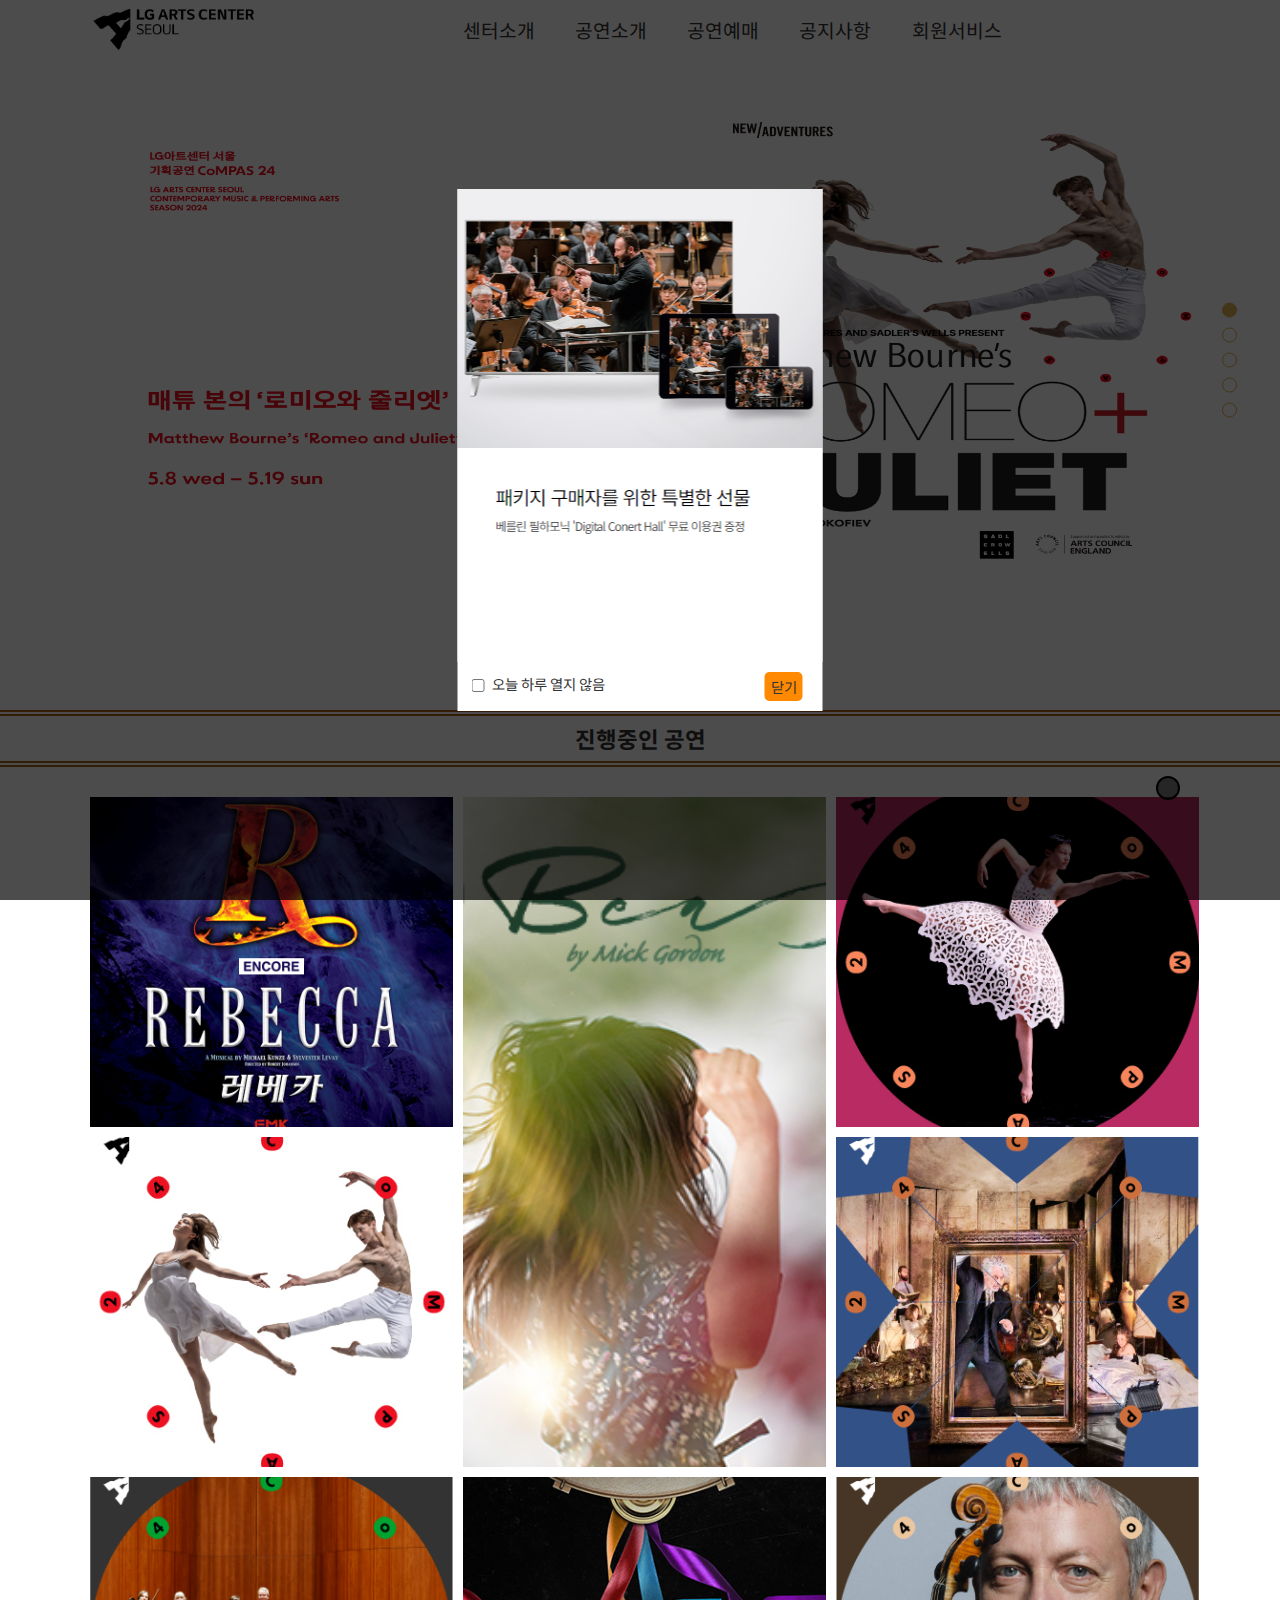
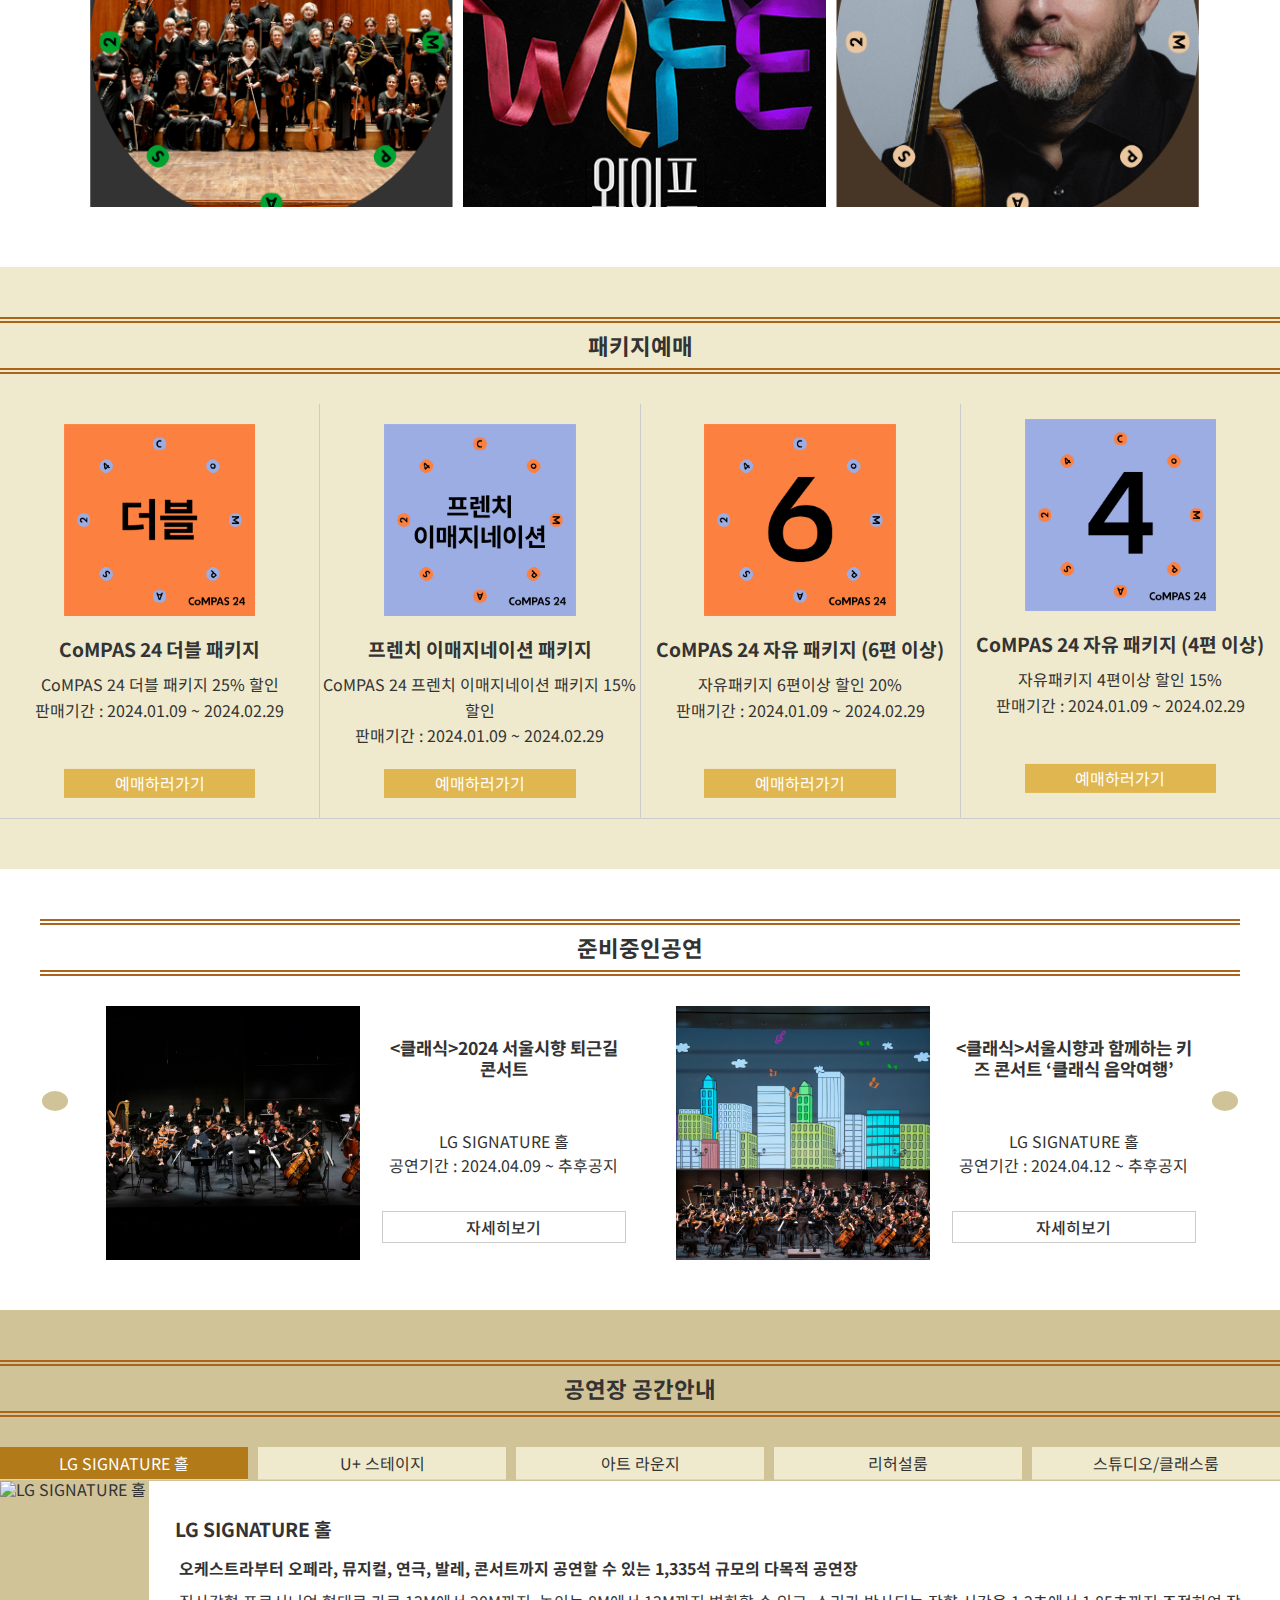
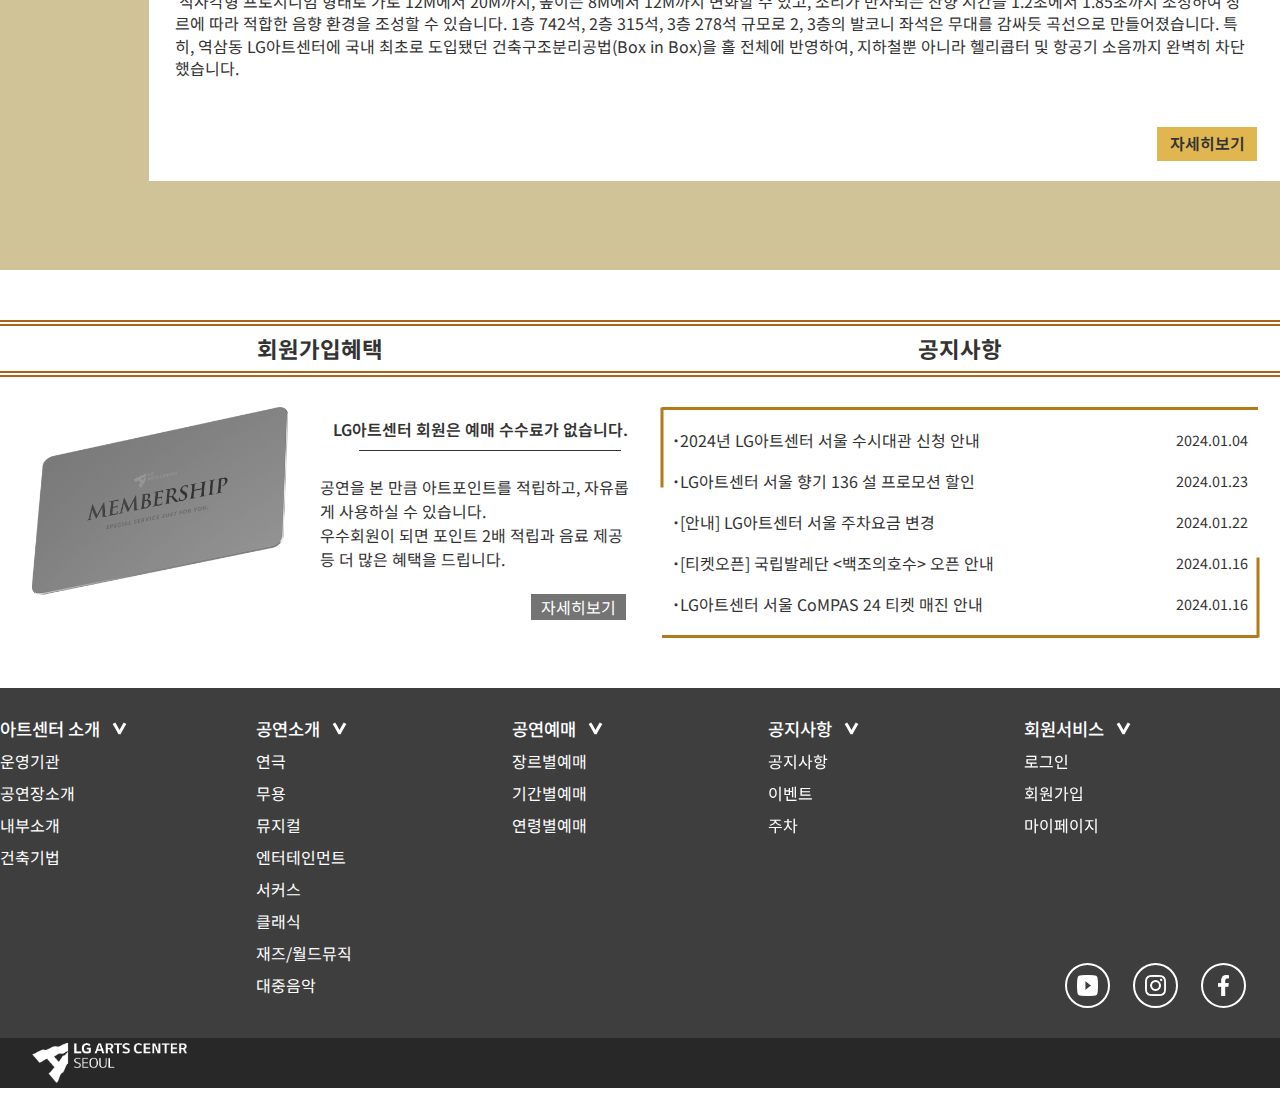
==== commit ff021be3: "완성" ====
--- a/index.html
+++ b/index.html
@@ -1,530 +1,551 @@
-<!DOCTYPE html>
-<html lang="en">
-
-<head>
-    <meta name="viewport" content="width=device-width, initial-scale=1.0">
-    <title>LG아트센터 반응형사이트</title>
-    <!-- 초기화 -->
-    <link href="./css/reset.css" rel="stylesheet" type="text/css">
-    <!-- 기본서식 -->
-    <link href="./css/base.css" rel="stylesheet" type="text/css">
-    <!-- mobile서식 -->
-    <link href="./css/mobile.css" rel="stylesheet" type="text/css">
-    <!-- tablet서식 -->
-    <link href="./css/tablet.css" rel="stylesheet" type="text/css">
-    <!-- pc서식 -->
-    <link href="./css/pc.css" rel="stylesheet" type="text/css">
-    <!-- 폰트어썸연결 -->
-    <link rel="stylesheet" href="https://cdnjs.cloudflare.com/ajax/libs/font-awesome/6.5.1/css/all.min.css"
-        integrity="sha512-DTOQO9RWCH3ppGqcWaEA1BIZOC6xxalwEsw9c2QQeAIftl+Vegovlnee1c9QX4TctnWMn13TZye+giMm8e2LwA=="
-        crossorigin="anonymous" referrerpolicy="no-referrer" type="text/css">
-    <!-- 제이쿼리 라이브러리 연결하기 -->
-    <script src="https://ajax.googleapis.com/ajax/libs/jquery/1.8/jquery.min.js"></script>
-    <script src="./script/script.js"></script>
-    <script src="./script/jquery.cookie.js"></script>
-
-</head>
-
-<body>
-    <!-- 헤더 -->
-    <header>
-        <div class="h_inner">
-            <h1><a href="./index.html" title="메인화면으로가기"><img src="./images/h-logo.png" alt="상단로고"></a></h1>
-
-            <div class="search">
-                <i class="fas fa-search"></i>
-            </div>
-            <div class="gnb_wrap">
-                <div class="toggle">
-                    <span>&nbsp;</span>
-                    <span>&nbsp;</span>
-                    <span>&nbsp;</span>
-                </div>
-                <nav class="gnb">
-                    <ul>
-                        <li>
-                            <a href="javascript:void(0);" title="센터소개">센터소개 <i class="	fas fa-angle-down"></i></a>
-                            <ul class="sub">
-                                <li><a href="javascript:void(0);" title="운영기관">운영기관</a></li>
-                                <li><a href="javascript:void(0);" title="공연장소개">공연장소개</a></li>
-                                <li><a href="javascript:void(0);" title="내부소개">내부소개</a></li>
-                                <li><a href="javascript:void(0);" title="건축기법">건축기법</a></li>
-                            </ul>
-                        </li>
-                        <li>
-                            <a href="javascript:void(0);" title="공연소개">공연소개 <i class="	fas fa-angle-down"></i></a>
-                            <ul class="sub">
-                                <li><a href="javascript:void(0);" title="연극">연극</a></li>
-                                <li><a href="javascript:void(0);" title="무용">무용</a></li>
-                                <li><a href="javascript:void(0);" title="뮤지컬">뮤지컬</a></li>
-                                <li><a href="javascript:void(0);" title="엔터테인먼트">엔터테인먼트</a></li>
-                                <li><a href="javascript:void(0);" title="서커스">서커스</a></li>
-                                <li><a href="javascript:void(0);" title="클래식">클래식</a></li>
-                                <li><a href="javascript:void(0);" title="재즈/월드뮤직">재즈/월드뮤직</a></li>
-                                <li><a href="javascript:void(0);" title="대중음악">대중음악</a></li>
-                            </ul>
-                        </li>
-                        <li>
-                            <a href="javascript:void(0);" title="공연예매">공연예매 <i class="	fas fa-angle-down"></i></a>
-                            <ul class="sub">
-                                <li><a href="javascript:void(0);" title="장르별예매">장르별예매</a></li>
-                                <li><a href="javascript:void(0);" title="기간별예매">기간별예매</a></li>
-                                <li><a href="javascript:void(0);" title="연령별예매">연령별예매</a></li>
-                            </ul>
-                        </li>
-                        <li>
-                            <a href="javascript:void(0);" title="공지사항">공지사항 <i class="	fas fa-angle-down"></i></a>
-                            <ul class="sub">
-                                <li><a href="javascript:void(0);" title="주차">주차</a></li>
-                                <li><a href="javascript:void(0);" title="이벤트 ">이벤트 </a></li>
-                                <li><a href="javascript:void(0);" title="공지사항">공지사항</a></li>
-                            </ul>
-                        </li>
-                        <li>
-                            <a href="javascript:void(0);" title="회원서비스">회원서비스 <i class="	fas fa-angle-down"></i></a>
-                            <ul class="sub">
-                                <li><a href="javascript:void(0);" title="로그인">로그인</a></li>
-                                <li><a href="javascript:void(0);" title="회원가입">회원가입</a></li>
-                                <li><a href="javascript:void(0);" title="마이페이지">마이페이지</a></li>
-                            </ul>
-                        </li>
-                    </ul>
-                </nav>
-            </div>
-        </div>
-
-        <div class="search_box">
-            <form action="">
-                <legend>검색창</legend>
-                <input type="text" placeholder="검색어를 입력해주세요." maxlength="20">
-                <span>검색</span>
-            </form>
-        </div>
-
-
-
-    </header>
-    <!-- 메인 -->
-    <main>
-        <section class="banner">
-            <h2>&nbsp;</h2>
-            <ul>
-                <li><a href="javascript:void(0);" title="로미오와줄리엣"><img src="./images/banner- romeo and juliet.jpg"
-                            alt=""></a></li>
-                <li><a href="javascript:void(0);" title="레베카"><img src="./images/banner-rebecca.png" alt=""></a></li>
-                <li><a href="javascript:void(0);" title="룸"><img src="./images/banner-room.jpg" alt=""></a></li>
-                <li><a href="javascript:void(0);" title="벚꽃동산"><img src="./images/banner-the cherry orchard.jpg"
-                            alt=""></a></li>
-                <li><a href="javascript:void(0);" title="와이프"><img src="./images/banner-wife.png" alt=""></a></li>
-            </ul>
-            <div class="b_c_btn">
-                <span class="on">&nbsp;</span>
-                <span>&nbsp;</span>
-                <span>&nbsp;</span>
-                <span>&nbsp;</span>
-                <span>&nbsp;</span>
-            </div>
-        </section>
-        <section class="screen">
-            <h2>&nbsp;</h2>
-            <article>
-                <h2>진행중인 공연<i class="	fas fa-plus"></i></h2>
-                <ul class="screen_list">
-                    <li>
-                        <a href="javascript:void(0);" title="레베카">
-                            <p>레베카</p>
-                        </a>
-                    </li>
-                    <li>
-                        <a href="javascript:void(0);" title="비Bea">
-                            <p>비Bea</p>
-                        </a>
-                    </li>
-                    <li>
-                        <a href="javascript:void(0);" title="필립 드쿠플레 ‘샤잠!’">
-                            <p>필립 드쿠플레 ‘샤잠!’</p>
-                        </a>
-                    </li>
-                    <li>
-                        <a href="javascript:void(0);" title="매튜 본의 ‘로미오와 줄리엣’">
-                            <p>매튜 본의 ‘로미오와 줄리엣’</p>
-                        </a>
-                    </li>
-                    <li>
-                        <a href="javascript:void(0);" title="제임스 띠에리 ‘룸’">
-                            <p>제임스 띠에리 ‘룸’</p>
-                        </a>
-                    </li>
-                    <li>
-                        <a href="javascript:void(0);" title="프라이부르크 바로크 오케스트라 ‘마태 수난곡’">
-                            <p>프라이부르크 바로크 오케스트라 ‘마태 수난곡’</p>
-                        </a>
-                    </li>
-                    <li>
-                        <a href="javascript:void(0);" title="와이프">
-                            <p>와이프</p>
-                        </a>
-                    </li>
-                    <li>
-                        <a href="javascript:void(0);" title="파비오 비온디 & 잔자코모 피나르디">
-                            <p>파비오 비온디 & 잔자코모 피나르디</p>
-                        </a>
-                    </li>
-                </ul>
-            </article>
-        </section>
-        <section class="package">
-            <h2>&nbsp;</h2>
-            <article>
-                <h2>패키지예매</h2>
-                <ul>
-                    <li>
-                        <img src="./images/package-double.png" alt="CoMPAS 24 더블 패키지">
-                        <dl>
-                            <dt>
-                                <h3>CoMPAS 24 더블 패키지</h3>
-                            </dt>
-                            <dd>CoMPAS 24 더블 패키지 25% 할인</dd>
-                            <dd>판매기간 : 2024.01.09 ~ 2024.02.29</dd>
-                        </dl><a href="javascript:void(0);" title="예매하러가기">예매하러가기</a>
-                    </li>
-                    <li>
-                        <img src="./images/package-imagenation.png" alt="프렌치 이매지네이션 패키지">
-                        <dl>
-                            <dt>
-                                <h3>프렌치 이매지네이션 패키지</h3>
-                            </dt>
-                            <dd>CoMPAS 24 프렌치 이매지네이션
-                                패키지 15% 할인 </dd>
-                            <dd>판매기간 : 2024.01.09 ~ 2024.02.29</dd>
-                        </dl><a href="javascript:void(0);" title="예매하러가기">예매하러가기</a>
-                    </li>
-                    <li>
-                        <img src="./images/package-compas 6.png" alt="CoMPAS 24 자유 패키지 (6편 이상)">
-                        <dl>
-                            <dt>
-                                <h3>CoMPAS 24 자유 패키지 (6편 이상)</h3>
-                            </dt>
-                            <dd>자유패키지 6편이상 할인 20%</dd>
-                            <dd>판매기간 : 2024.01.09 ~ 2024.02.29</dd>
-                        </dl><a href="javascript:void(0);" title="예매하러가기">예매하러가기</a>
-                    </li>
-                    <li>
-                        <img src="./images/package-compas 4.png" alt="Co MPAS 24 자유 패키지 (4편 이상)">
-                        <dl>
-                            <dt>
-                                <h3>CoMPAS 24 자유 패키지 (4편 이상)</h3>
-                            </dt>
-                            <dd>자유패키지 4편이상 할인 15%</dd>
-                            <dd>판매기간 : 2024.01.09 ~ 2024.02.29</dd>
-                        </dl><a href="javascript:void(0);" title="예매하러가기">예매하러가기</a>
-                    </li>
-                </ul>
-            </article>
-        </section>
-        <section class="preparing_screen">
-            <h2>&nbsp;</h2>
-            <article>
-                <h2>준비중인공연</h2>
-                <div>
-                    <ul class="pre_list">
-                        <li>
-                            <a href="javascript:void(0);" title="퇴근길 콘서트">
-                                <img src="./images/preparing-rushhour.jpg" alt="">
-                                <div>
-                                    <h4>&#60;클래식&#62;2024 서울시향 퇴근길 콘서트</h4>
-                                    <p>LG SIGNATURE 홀<br>공연기간 : 2024.04.09 ~ 추후공지
-                                    </p>
-                                    <span>자세히보기</span>
-                                </div>
-                            </a>
-                        </li>
-                        <li>
-                            <a href="javascript:void(0);" title="키즈 콘서트">
-                                <img src="./images/preparing-kids.jpg" alt="">
-                                <div>
-                                    <h4>&#60;클래식&#62;서울시향과 함께하는 키즈 콘서트 ‘클래식 음악여행’</h4>
-                                    <p>LG SIGNATURE 홀<br>공연기간 : 2024.04.12 ~ 추후공지</p>
-                                    <span>자세히보기</span>
-                                </div>
-                            </a>
-                        </li>
-                        <li>
-                            <a href="javascript:void(0);" title="마비노기 자라섬재즈">
-                                <img src="./images/preparing-mabinogi.jpg" alt="">
-                                <div>
-                                    <h4>&#60;재즈/월드뮤직&#62;마비노기 자라섬재즈 빅밴드 Live</h4>
-                                    <p>LG SIGNATURE 홀<br>공연기간 : 2024.05.01 ~ 추후공지</p>
-                                    <span>자세히보기</span>
-                                </div>
-                            </a>
-                        </li>
-                        <li>
-                            <a href="javascript:void(0);" title="피나와 함께 춤을">
-                                <img src="./images/preparing-Dancing with Pina (working title).jpg" alt="">
-                                <div>
-                                    <h4>&#60;연극&#62; Creator's Box: '피나와 함께 춤을(가제)'</h4>
-                                    <p>U+ 스테이지<br>공연기간 : 2024.09.28 ~ 10.06</p>
-                                    <span>자세히보기</span>
-                                </div>
-                            </a>
-                        </li>
-                    </ul>
-                    <i class="fas fa-angle-left"></i>
-                    <i class="fas fa-angle-right"></i>
-
-
-                </div>
-            </article>
-        </section>
-        <section class="theater">
-            <h2>&nbsp;</h2>
-            <article>
-                <h2>공연장 공간안내</h2>
-                <ul>
-                    <li>
-                        <a href="javascript:void(0);" title="LG SIGNATURE 홀" class="view_color">LG SIGNATURE 홀</a>
-
-                        <div class="view">
-                            <img src="./images/hall-LG SIGNATURE HALL.png" alt="LG SIGNATURE 홀">
-                            <dl>
-                                <dt>
-                                    <h3>LG SIGNATURE 홀</h3>
-                                </dt>
-                                <dd><b>&nbsp;오케스트라부터 오페라, 뮤지컬, 연극, 발레, 콘서트까지 공연할 수 있는
-                                        1,335석 규모의 다목적 공연장</b></dd>
-                                <dd>&nbsp;직사각형 프로시니엄 형태로 가로 12M에서 20M까지, 높이는 8M에서 12M까지 변화할 수 있고,
-                                    소리가 반사되는 잔향 시간을 1.2초에서 1.85초까지 조정하여 장르에 따라 적합한 음향 환경을 조성할 수 있습니다.
-                                    1층 742석, 2층 315석, 3층 278석 규모로 2, 3층의 발코니 좌석은 무대를 감싸듯 곡선으로 만들어졌습니다.
-                                    특히, 역삼동 LG아트센터에 국내 최초로 도입됐던 건축구조분리공법(Box in Box)을 홀 전체에 반영하여,
-                                    지하철뿐 아니라 헬리콥터 및 항공기 소음까지 완벽히 차단했습니다.</dd>
-                            </dl>
-                            <a href="javascript:void(0);" title="자세히보기">자세히보기</a>
-                        </div>
-                    </li>
-                    <li>
-                        <a href="javascript:void(0);" title="U+ 스테이지">U+ 스테이지</a>
-
-                        <div>
-                            <img src="./images/hall-U+ STAGE.png" alt="U+ 스테이지">
-                            <dl>
-                                <dt>
-                                    <h3>U+ 스테이지</h3>
-                                </dt>
-                                <dd> <b>&nbsp;2개 층 최대 365석 규모로 공연 성격에 따라 좌석 배치를 자유 자재로 변경할 수 있는 가변형 극장</b>
-                                </dd>
-                                <dd>&nbsp;객석이 무대 정면을 바라보는 프로시니엄 구조는 물론, 무대를 중앙에 두고 양쪽 객석을 마주보는 구조,
-                                    객석이 무대를 둥글게 감싸는 아레나 구조 등, 아티스트의 의도에 따라 유연하게 무대와 객석을 조합할 수 있습니다.
-                                    이중벽체구조를 적용하여 소음을 차단했으며, 연극, 무용, 재즈 등 다양한 형태의 공연은 물론,
-                                    콘퍼런스도 진행할 수 있습니다.</dd>
-                            </dl>
-                            <a href="javascript:void(0);" title="자세히보기">자세히보기</a>
-
-                        </div>
-                    </li>
-                    <li>
-                        <a href="javascript:void(0);" title="아트 라운지">아트 라운지</a>
-
-                        <div>
-                            <img src="./images/hall-rounge.png" alt="아트 라운지">
-                            <dl>
-                                <dt>
-                                    <h3>아트 라운지</h3>
-                                </dt>
-                                <dd>&nbsp;LG아트센터 서울 2층에 위치한 소규모 전시 및 라운지 공간입니다.
-                                    천창을 통해 빛이 내부로 들어오고, 튜브의 노출 콘크리트 외벽도 확인할 수 있습니다.
-                                    관객 휴게의 공간이자 전시 공간으로, LG아트센터 서울 건축 과정에 대한
-                                    안도 다다오의 설계도, 계획안, 건축 모형을 만나 보실 수 있습니다.</dd>
-                            </dl>
-                            <a href="javascript:void(0);" title="자세히보기">자세히보기</a>
-
-                        </div>
-                    </li>
-                    <li>
-                        <a href="javascript:void(0);" title="리허설룸">리허설룸</a>
-                        <div>
-                            <img src="./images/hall-rehearsal.png" alt="리허설룸">
-                            <dl>
-                                <dt>
-                                    <h3>리허설룸</h3>
-                                </dt>
-                                <dd>&nbsp;LG아트센터 서울은 오케스트라 및 뮤지컬, 오페라 연습까지 가능한 대형 리허설룸과
-                                    연극/무용 연습에 적합한 소형 리허설룸을 구비하여 공연 제작을 위한 최적의 환경을 구현했습니다.</dd>
-                            </dl>
-                            <a href="javascript:void(0);" title="자세히보기">자세히보기</a>
-
-                        </div>
-                    </li>
-                    <li>
-                        <a href="javascript:void(0);" title="스튜디오/클래스룸">스튜디오/클래스룸</a>
-                        <div>
-                            <img src="./images/hall-classroom.png" alt="스튜디오/클래스룸">
-                            <dl>
-                                <dt>
-                                    <h3>스튜디오/클래스룸</h3>
-                                </dt>
-                                <dd>LG아트센터 서울 3층에 위치한 3개의 클래스룸에서는 다양한 예술 교육 프로그램이 진행됩니다.
-                                    옥외 테라스와 연결된 스튜디오에서는 창의적인 예술 교육, 워크숍 등 다양한 이벤트가 펼쳐집니다.</dd>
-                            </dl>
-                            <a href="javascript:void(0);" title="자세히보기">자세히보기</a>
-                        </div>
-                    </li>
-                </ul>
-            </article>
-        </section>
-
-
-        <section class="notice_wrap">
-            <h2>&nbsp;</h2>
-            <article class="membership">
-                <h2>회원가입혜택</h2>
-                <div>
-                    <img src="./images/membership.png" alt="멤버쉽사진">
-                    <p><span>LG아트센터 회원은 예매 수수료가 없습니다.</span>
-                        <br>
-                        <i class="far fa-hand-point-right"></i> 공연을 본 만큼 아트포인트를 적립하고,
-                        자유롭게 사용하실 수 있습니다.<br>
-                        <i class="far fa-hand-point-right"></i> 우수회원이 되면 포인트 2배 적립과 음료 제공
-                        등 더 많은 혜택을 드립니다.
-                        <span>&nbsp;</span>
-                    </p><br>
-                    <a href="javascript:void(0);" title="자세히보기">자세히보기</a>
-                </div>
-            </article>
-            <article class="notice">
-                <h2>공지사항<i class="	fas fa-plus"></i></h2>
-                <ul>
-                    <li><a href="javascript:void(0);" title=""><span></i> &dot;2024년 LG아트센터 서울 수시대관 신청
-                                안내</span><span>2024.01.04</span></a>
-                    </li>
-                    <li><a href="javascript:void(0);" title=""><span></i> &dot;LG아트센터 서울 향기 136 설 프로모션
-                                할인</span><span>2024.01.23</span></a>
-                    </li>
-                    <li><a href="javascript:void(0);" title=""><span></i> &dot;[안내] LG아트센터 서울 주차요금
-                                변경</span><span>2024.01.22</span></a></li>
-                    <li><a href="javascript:void(0);" title=""><span></i> &dot;[티켓오픈] 국립발레단 <백조의호수> 오픈
-                                    안내</span><span>2024.01.16</span></a>
-                    </li>
-                    <li><a href="javascript:void(0);" title=""><span>&dot;LG아트센터 서울 CoMPAS 24 티켓 매진
-                                안내</span><span>2024.01.16</span></a>
-                    </li>
-                </ul>
-            </article>
-
-        </section>
-    </main>
-    <!-- 푸터 -->
-    <footer>
-
-
-
-        <div class="f_top">
-            <nav class="lnb">
-                <ul>
-                    <li><a href="javascript:void(0);" title="아트센터 소개">아트센터 소개 <span>&nbsp;</span><span>&nbsp;</span></a>
-                        <ul class="sub">
-                            <li>
-                                <a href="javascript:void(0);" title="운영기관">운영기관</a>
-                            </li>
-                            <li>
-                                <a href="javascript:void(0);" title="공연장소개">공연장소개</a>
-                            </li>
-                            <li>
-                                <a href="javascript:void(0);" title="내부소개">내부소개</a>
-                            </li>
-                            <li>
-                                <a href="javascript:void(0);" title="건축기법">건축기법</a>
-                            </li>
-                        </ul>
-                    </li>
-                    <li><a href="javascript:void(0);" title="공연소개">공연소개 <span>&nbsp;</span><span>&nbsp;</span></a>
-                        <ul class="sub">
-                            <li>
-                                <a href="javascript:void(0);" title="연극">연극</a>
-                            </li>
-                            <li>
-                                <a href="javascript:void(0);" title="무용">무용</a>
-                            </li>
-                            <li>
-                                <a href="javascript:void(0);" title="뮤지컬">뮤지컬</a>
-                            </li>
-                            <li>
-                                <a href="javascript:void(0);" title="엔터테인먼트">엔터테인먼트
-                                    <span>&nbsp;</span><span>&nbsp;</span></a>
-                            </li>
-                            <li>
-                                <a href="javascript:void(0);" title="서커스">서커스</a>
-                            </li>
-                            <li>
-                                <a href="javascript:void(0);" title="클래식">클래식</a>
-                            </li>
-                            <li>
-                                <a href="javascript:void(0);" title="재즈/월드뮤직">재즈/월드뮤직</a>
-                            </li>
-                            <li>
-                                <a href="javascript:void(0);" title="대중음악">대중음악</a>
-                            </li>
-                        </ul>
-                    </li>
-                    <li><a href="javascript:void(0);" title="공연예매">공연예매 <span>&nbsp;</span><span>&nbsp;</span></a>
-                        <ul class="sub">
-                            <li>
-                                <a href="javascript:void(0);" title="장르별예매">장르별예매</a>
-                            </li>
-                            <li>
-                                <a href="javascript:void(0);" title="기간별예매">기간별예매 </a>
-                            </li>
-                            <li>
-                                <a href="javascript:void(0);" title="연령별예매">연령별예매</a>
-                            </li>
-                        </ul>
-                    </li>
-                    <li><a href="javascript:void(0);" title="공지사항">공지사항 <span>&nbsp;</span><span>&nbsp;</span></a>
-                        <ul class="sub">
-                            <li>
-                                <a href="javascript:void(0);" title="공지사항">공지사항</a>
-                            </li>
-                            <li>
-                                <a href="javascript:void(0);" title="이벤트">이벤트</a>
-                            </li>
-                            <li>
-                                <a href="javascript:void(0);" title="주차">주차</a>
-                            </li>
-                        </ul>
-                    </li>
-                    <li><a href="javascript:void(0);" title="회원서비스">회원서비스 <span>&nbsp;</span><span>&nbsp;</span></a>
-                        <ul class="sub">
-                            <li>
-                                <a href="javascript:void(0);" title="로그인">로그인</a>
-                            </li>
-                            <li>
-                                <a href="javascript:void(0);" title="회원가입">회원가입</a>
-                            </li>
-                            <li>
-                                <a href="javascript:void(0);" title="마이페이지">마이페이지</a>
-                            </li>
-                        </ul>
-                    </li>
-                </ul>
-            </nav>
-            <ul class="sns">
-                <li><a href="javascript:void(0);" title="youtube"><img src="./images/f_youtube.png" alt="youtube"></a>
-                </li>
-                <li><a href="javascript:void(0);" title="instagram"><img src="./images/f_insta.png" alt="instagram"></a>
-                </li>
-                <li><a href="javascript:void(0);" title="facebook"><img src="./images/f_facebook.png"
-                            alt="facebook"></a></li>
-            </ul>
-        </div>
-        <div class="f_bottom">
-            <h2>
-                <a href="javascript:void(0);" title="메인화면으로가기">
-                    <img src="./images/f_logo.jpg" alt="하단로고">
-                </a>
-            </h2>
-        </div>
-    </footer> <!-- 탑버튼 -->
-    <span i class="fas fa-angle-up t_btn"></span>
-</body>
-
+<!DOCTYPE html>
+<html lang="en">
+
+<head>
+    <meta name="viewport" content="width=device-width, initial-scale=1.0">
+    <meta name="description" content="LG아트센터 반응형사이트">
+    <meta name="keywords" content="LG아트센터, 연극, 뮤지컬, 오페라, 오케스트라, 콘서트, 예매">
+    <meta property="og:title" content="LG아트센터 반응형사이트">
+    <title>LG아트센터 반응형사이트</title>
+    <!-- 초기화 -->
+    <link href="./css/reset.css" rel="stylesheet" type="text/css">
+    <!-- 기본서식 -->
+    <link href="./css/base.css" rel="stylesheet" type="text/css">
+    <!-- mobile서식 -->
+    <link href="./css/mobile.css" rel="stylesheet" type="text/css">
+    <!-- tablet서식 -->
+    <link href="./css/tablet.css" rel="stylesheet" type="text/css">
+    <!-- pc서식 -->
+    <link href="./css/pc.css" rel="stylesheet" type="text/css">
+    <!-- 파비콘 -->
+    <link href="./images/favicon.ico" rel="shortcut icon" type="image/x-icon">
+
+    <!-- 폰트어썸연결 -->
+    <link rel="stylesheet" href="https://cdnjs.cloudflare.com/ajax/libs/font-awesome/6.5.1/css/all.min.css"
+        integrity="sha512-DTOQO9RWCH3ppGqcWaEA1BIZOC6xxalwEsw9c2QQeAIftl+Vegovlnee1c9QX4TctnWMn13TZye+giMm8e2LwA=="
+        crossorigin="anonymous" referrerpolicy="no-referrer" type="text/css">
+    <!-- 제이쿼리 라이브러리 연결하기 -->
+    <script src="https://ajax.googleapis.com/ajax/libs/jquery/1.8/jquery.min.js"></script>
+    <script src="./script/script.js"></script>
+    <script src="./script/jquery.cookie.js"></script>
+
+</head>
+
+<body>
+    <!-- 헤더 -->
+    <header>
+        <div class="h_inner">
+            <h1><a href="./index.html" title="메인화면으로가기"><img src="./images/h-logo.png" alt="상단로고"></a></h1>
+
+            <div class="search">
+                <i class="fas fa-search"></i>
+            </div>
+            <div class="gnb_wrap">
+                <div class="toggle">
+                    <span>&nbsp;</span>
+                    <span>&nbsp;</span>
+                    <span>&nbsp;</span>
+                </div>
+                <nav class="gnb">
+                    <ul>
+                        <li>
+                            <a href="javascript:void(0);" title="센터소개">센터소개 <i class="	fas fa-angle-down"></i></a>
+                            <ul class="sub">
+                                <li><a href="javascript:void(0);" title="운영기관">운영기관</a></li>
+                                <li><a href="javascript:void(0);" title="공연장소개">공연장소개</a></li>
+                                <li><a href="javascript:void(0);" title="내부소개">내부소개</a></li>
+                                <li><a href="javascript:void(0);" title="건축기법">건축기법</a></li>
+                            </ul>
+                        </li>
+                        <li>
+                            <a href="javascript:void(0);" title="공연소개">공연소개 <i class="	fas fa-angle-down"></i></a>
+                            <ul class="sub">
+                                <li><a href="javascript:void(0);" title="연극">연극</a></li>
+                                <li><a href="javascript:void(0);" title="무용">무용</a></li>
+                                <li><a href="javascript:void(0);" title="뮤지컬">뮤지컬</a></li>
+                                <li><a href="javascript:void(0);" title="엔터테인먼트">엔터테인먼트</a></li>
+                                <li><a href="javascript:void(0);" title="서커스">서커스</a></li>
+                                <li><a href="javascript:void(0);" title="클래식">클래식</a></li>
+                                <li><a href="javascript:void(0);" title="재즈/월드뮤직">재즈/월드뮤직</a></li>
+                                <li><a href="javascript:void(0);" title="대중음악">대중음악</a></li>
+                            </ul>
+                        </li>
+                        <li>
+                            <a href="javascript:void(0);" title="공연예매">공연예매 <i class="	fas fa-angle-down"></i></a>
+                            <ul class="sub">
+                                <li><a href="javascript:void(0);" title="장르별예매">장르별예매</a></li>
+                                <li><a href="javascript:void(0);" title="기간별예매">기간별예매</a></li>
+                                <li><a href="javascript:void(0);" title="연령별예매">연령별예매</a></li>
+                            </ul>
+                        </li>
+                        <li>
+                            <a href="javascript:void(0);" title="공지사항">공지사항 <i class="	fas fa-angle-down"></i></a>
+                            <ul class="sub">
+                                <li><a href="javascript:void(0);" title="주차">주차</a></li>
+                                <li><a href="javascript:void(0);" title="이벤트 ">이벤트 </a></li>
+                                <li><a href="javascript:void(0);" title="공지사항">공지사항</a></li>
+                            </ul>
+                        </li>
+                        <li>
+                            <a href="javascript:void(0);" title="회원서비스">회원서비스 <i class="	fas fa-angle-down"></i></a>
+                            <ul class="sub">
+                                <li><a href="javascript:void(0);" title="로그인">로그인</a></li>
+                                <li><a href="javascript:void(0);" title="회원가입">회원가입</a></li>
+                                <li><a href="javascript:void(0);" title="마이페이지">마이페이지</a></li>
+                            </ul>
+                        </li>
+                    </ul>
+                </nav>
+            </div>
+        </div>
+
+        <div class="search_box">
+            <form action="">
+                <legend>검색창</legend>
+                <input type="text" placeholder="검색어를 입력해주세요." maxlength="20">
+                <span>검색</span>
+            </form>
+        </div>
+
+
+
+    </header>
+    <!-- 메인 -->
+    <main>
+        <section class="banner">
+            <h2>&nbsp;</h2>
+            <ul>
+                <li><a href="#" title="로미오와줄리엣">
+                        <img src="./images/banner- romeo and juliet.jpg" alt="romeo and juliet"></a></li>
+                <li><a href="#" title="레베카">
+                        <img src="./images/banner-rebecca.png" alt="rebecca"></a></li>
+                <li><a href="#" title="룸">
+                        <img src="./images/banner-room.jpg" alt="room"></a></li>
+                <li><a href="#" title="벚꽃동산">
+                        <img src="./images/banner-the cherry orchard.jpg" alt="벚꽃동산"></a></li>
+                <li><a href="#" title="와이프">
+                        <img src="./images/banner-wife.png" alt="와이프">
+                    </a></li>
+            </ul>
+            <div class="b_c_btn">
+                <span class="on">&nbsp;</span>
+                <span>&nbsp;</span>
+                <span>&nbsp;</span>
+                <span>&nbsp;</span>
+                <span>&nbsp;</span>
+            </div>
+        </section>
+        <section class="screen">
+            <h2>&nbsp;</h2>
+            <article>
+                <h2>진행중인 공연<i class="	fas fa-plus"></i></h2>
+                <ul class="screen_list">
+                    <li>
+                        <a href="javascript:void(0);" title="레베카">
+                            <p>레베카</p>
+                        </a>
+                    </li>
+                    <li>
+                        <a href="javascript:void(0);" title="비Bea">
+                            <p>비Bea</p>
+                        </a>
+                    </li>
+                    <li>
+                        <a href="javascript:void(0);" title="필립 드쿠플레 ‘샤잠!’">
+                            <p>필립 드쿠플레 ‘샤잠!’</p>
+                        </a>
+                    </li>
+                    <li>
+                        <a href="javascript:void(0);" title="매튜 본의 ‘로미오와 줄리엣’">
+                            <p>매튜 본의 ‘로미오와 줄리엣’</p>
+                        </a>
+                    </li>
+                    <li>
+                        <a href="javascript:void(0);" title="제임스 띠에리 ‘룸’">
+                            <p>제임스 띠에리 ‘룸’</p>
+                        </a>
+                    </li>
+                    <li>
+                        <a href="javascript:void(0);" title="프라이부르크 바로크 오케스트라 ‘마태 수난곡’">
+                            <p>프라이부르크 바로크 오케스트라 ‘마태 수난곡’</p>
+                        </a>
+                    </li>
+                    <li>
+                        <a href="javascript:void(0);" title="와이프">
+                            <p>와이프</p>
+                        </a>
+                    </li>
+                    <li>
+                        <a href="javascript:void(0);" title="파비오 비온디 & 잔자코모 피나르디">
+                            <p>파비오 비온디 & 잔자코모 피나르디</p>
+                        </a>
+                    </li>
+                </ul>
+            </article>
+        </section>
+        <section class="package">
+            <h2>&nbsp;</h2>
+            <article>
+                <h2>패키지예매</h2>
+                <ul>
+                    <li>
+                        <a href="javascript:void(0);" title="CoMPAS 24 더블 패키지"><img src="./images/package-double.png"
+                                alt="CoMPAS 24 더블 패키지">
+                            <dl>
+                                <dt>
+                                    <h3>CoMPAS 24 더블 패키지</h3>
+                                </dt>
+                                <dd>CoMPAS 24 더블 패키지 25% 할인</dd>
+                                <dd>판매기간 : 2024.01.09 ~ 2024.02.29</dd>
+                            </dl>
+                        </a>
+                        <a href="javascript:void(0);" title="예매하러가기">예매하러가기</a>
+                    </li>
+                    <li><a href="javascript:void(0);" title="CoMPAS 24 프렌치 이매지네이션">
+                            <img src="./images/package-imagenation.png" alt="프렌치 이매지네이션 패키지">
+                            <dl>
+                                <dt>
+                                    <h3>프렌치 이매지네이션 패키지</h3>
+                                </dt>
+                                <dd>CoMPAS 24 프렌치 이매지네이션
+                                    패키지 15% 할인 </dd>
+                                <dd>판매기간 : 2024.01.09 ~ 2024.02.29</dd>
+                            </dl>
+                        </a><a href="javascript:void(0);" title="예매하러가기">예매하러가기</a>
+                    </li>
+                    <li><a href="javascript:void(0);" title="CoMPAS 24 자유 패키지 (6편 이상)">
+                            <img src="./images/package-compas 6.png" alt="CoMPAS 24 자유 패키지 (6편 이상)">
+                            <dl>
+                                <dt>
+                                    <h3>CoMPAS 24 자유 패키지 (6편 이상)</h3>
+                                </dt>
+                                <dd>자유패키지 6편이상 할인 20%</dd>
+                                <dd>판매기간 : 2024.01.09 ~ 2024.02.29</dd>
+                            </dl>
+                        </a><a href="javascript:void(0);" title="예매하러가기">예매하러가기</a>
+                    </li>
+                    <li><a href="javascript:void(0);" title="CoMPAS 24 자유 패키지 (4편 이상)">
+                            <img src="./images/package-compas 4.png" alt="Co MPAS 24 자유 패키지 (4편 이상)">
+                            <dl>
+                                <dt>
+                                    <h3>CoMPAS 24 자유 패키지 (4편 이상)</h3>
+                                </dt>
+                                <dd>자유패키지 4편이상 할인 15%</dd>
+                                <dd>판매기간 : 2024.01.09 ~ 2024.02.29</dd>
+                            </dl>
+                        </a><a href="javascript:void(0);" title="예매하러가기">예매하러가기</a>
+                    </li>
+                </ul>
+            </article>
+        </section>
+        <section class="preparing_screen">
+            <h2>&nbsp;</h2>
+            <article>
+                <h2>준비중인공연</h2>
+                <div>
+                    <ul class="pre_list">
+                        <li>
+                            <a href="javascript:void(0);" title="퇴근길 콘서트">
+                                <img src="./images/preparing-rushhour.jpg" alt="">
+                                <img src="./images/preparing-rushhour1.jpg" alt="">
+                                <div>
+                                    <h4>&#60;클래식&#62;2024 서울시향 퇴근길 콘서트</h4>
+                                    <p>LG SIGNATURE 홀<br>공연기간 : 2024.04.09 ~ 추후공지
+                                    </p>
+                                    <span>자세히보기</span>
+                                </div>
+                            </a>
+                        </li>
+                        <li>
+                            <a href="javascript:void(0);" title="키즈 콘서트">
+                                <img src="./images/preparing-kids.jpg" alt="">
+                                <img src="./images/preparing-kids1.png" alt="">
+                                <div>
+                                    <h4>&#60;클래식&#62;서울시향과 함께하는 키즈 콘서트 ‘클래식 음악여행’</h4>
+                                    <p>LG SIGNATURE 홀<br>공연기간 : 2024.04.12 ~ 추후공지</p>
+                                    <span>자세히보기</span>
+                                </div>
+                            </a>
+                        </li>
+                        <li>
+                            <a href="javascript:void(0);" title="마비노기 자라섬재즈">
+                                <img src="./images/preparing-mabinogi.jpg" alt="">
+                                <img src="./images/preparing-mabinogi1.png" alt="">
+                                <div>
+                                    <h4>&#60;재즈/월드뮤직&#62;마비노기 자라섬재즈 빅밴드 Live</h4>
+                                    <p>LG SIGNATURE 홀<br>공연기간 : 2024.05.01 ~ 추후공지</p>
+                                    <span>자세히보기</span>
+                                </div>
+                            </a>
+                        </li>
+                        <li>
+                            <a href="javascript:void(0);" title="피나와 함께 춤을">
+                                <img src="./images/preparing-Dancing-with-Pina-(working-title).png" alt="">
+                                <img src="./images/preparing-Dancing-with-Pina-(working-title)1.png" alt="">
+                                <div>
+                                    <h4>&#60;연극&#62; Creator's Box: '피나와 함께 춤을(가제)'</h4>
+                                    <p>U+ 스테이지<br>공연기간 : 2024.09.28 ~ 10.06</p>
+                                    <span>자세히보기</span>
+                                </div>
+                            </a>
+                        </li>
+                    </ul>
+                    <i class="fas fa-angle-left"></i>
+                    <i class="fas fa-angle-right"></i>
+
+
+                </div>
+            </article>
+        </section>
+        <section class="theater">
+            <h2>&nbsp;</h2>
+            <article>
+                <h2>공연장 공간안내</h2>
+                <ul>
+                    <li>
+                        <a href="javascript:void(0);" title="LG SIGNATURE 홀" class="view_color">LG SIGNATURE 홀</a>
+
+                        <div class="view">
+                            <img src="./images/hall-LG SIGNATURE HALL.png" alt="LG SIGNATURE 홀">
+                            <dl>
+                                <dt>
+                                    <h3>LG SIGNATURE 홀</h3>
+                                </dt>
+                                <dd><b>&nbsp;오케스트라부터 오페라, 뮤지컬, 연극, 발레, 콘서트까지 공연할 수 있는
+                                        1,335석 규모의 다목적 공연장</b></dd>
+                                <dd>&nbsp;직사각형 프로시니엄 형태로 가로 12M에서 20M까지, 높이는 8M에서 12M까지 변화할 수 있고,
+                                    소리가 반사되는 잔향 시간을 1.2초에서 1.85초까지 조정하여 장르에 따라 적합한 음향 환경을 조성할 수 있습니다.
+                                    1층 742석, 2층 315석, 3층 278석 규모로 2, 3층의 발코니 좌석은 무대를 감싸듯 곡선으로 만들어졌습니다.
+                                    특히, 역삼동 LG아트센터에 국내 최초로 도입됐던 건축구조분리공법(Box in Box)을 홀 전체에 반영하여,
+                                    지하철뿐 아니라 헬리콥터 및 항공기 소음까지 완벽히 차단했습니다.</dd>
+                            </dl>
+                            <a href="javascript:void(0);" title="자세히보기">자세히보기</a>
+                        </div>
+                    </li>
+                    <li>
+                        <a href="javascript:void(0);" title="U+ 스테이지">U+ 스테이지</a>
+
+                        <div>
+                            <img src="./images/hall-U+ STAGE.png" alt="U+ 스테이지">
+                            <dl>
+                                <dt>
+                                    <h3>U+ 스테이지</h3>
+                                </dt>
+                                <dd> <b>&nbsp;2개 층 최대 365석 규모로 공연 성격에 따라 좌석 배치를 자유 자재로 변경할 수 있는 가변형 극장</b>
+                                </dd>
+                                <dd>&nbsp;객석이 무대 정면을 바라보는 프로시니엄 구조는 물론, 무대를 중앙에 두고 양쪽 객석을 마주보는 구조,
+                                    객석이 무대를 둥글게 감싸는 아레나 구조 등, 아티스트의 의도에 따라 유연하게 무대와 객석을 조합할 수 있습니다.
+                                    이중벽체구조를 적용하여 소음을 차단했으며, 연극, 무용, 재즈 등 다양한 형태의 공연은 물론,
+                                    콘퍼런스도 진행할 수 있습니다.</dd>
+                            </dl>
+                            <a href="javascript:void(0);" title="자세히보기">자세히보기</a>
+
+                        </div>
+                    </li>
+                    <li>
+                        <a href="javascript:void(0);" title="아트 라운지">아트 라운지</a>
+
+                        <div>
+                            <img src="./images/hall-rounge.png" alt="아트 라운지">
+                            <dl>
+                                <dt>
+                                    <h3>아트 라운지</h3>
+                                </dt>
+                                <dd>&nbsp;LG아트센터 서울 2층에 위치한 소규모 전시 및 라운지 공간입니다.
+                                    천창을 통해 빛이 내부로 들어오고, 튜브의 노출 콘크리트 외벽도 확인할 수 있습니다.
+                                    관객 휴게의 공간이자 전시 공간으로, LG아트센터 서울 건축 과정에 대한
+                                    안도 다다오의 설계도, 계획안, 건축 모형을 만나 보실 수 있습니다.</dd>
+                            </dl>
+                            <a href="javascript:void(0);" title="자세히보기">자세히보기</a>
+
+                        </div>
+                    </li>
+                    <li>
+                        <a href="javascript:void(0);" title="리허설룸">리허설룸</a>
+                        <div>
+                            <img src="./images/hall-rehearsal.png" alt="리허설룸">
+                            <dl>
+                                <dt>
+                                    <h3>리허설룸</h3>
+                                </dt>
+                                <dd>&nbsp;LG아트센터 서울은 오케스트라 및 뮤지컬, 오페라 연습까지 가능한 대형 리허설룸과
+                                    연극/무용 연습에 적합한 소형 리허설룸을 구비하여 공연 제작을 위한 최적의 환경을 구현했습니다.</dd>
+                            </dl>
+                            <a href="javascript:void(0);" title="자세히보기">자세히보기</a>
+
+                        </div>
+                    </li>
+                    <li>
+                        <a href="javascript:void(0);" title="스튜디오/클래스룸">스튜디오/클래스룸</a>
+                        <div>
+                            <img src="./images/hall-classroom.png" alt="스튜디오/클래스룸">
+                            <dl>
+                                <dt>
+                                    <h3>스튜디오/클래스룸</h3>
+                                </dt>
+                                <dd>LG아트센터 서울 3층에 위치한 3개의 클래스룸에서는 다양한 예술 교육 프로그램이 진행됩니다.
+                                    옥외 테라스와 연결된 스튜디오에서는 창의적인 예술 교육, 워크숍 등 다양한 이벤트가 펼쳐집니다.</dd>
+                            </dl>
+                            <a href="javascript:void(0);" title="자세히보기">자세히보기</a>
+                        </div>
+                    </li>
+                </ul>
+            </article>
+        </section>
+
+
+        <section class="notice_wrap">
+            <h2>&nbsp;</h2>
+            <article class="membership">
+                <h2>회원가입혜택</h2>
+                <div>
+                    <img src="./images/membership.png" alt="멤버쉽사진">
+                    <p><span>LG아트센터 회원은 예매 수수료가 없습니다.</span>
+                        <br>
+                        <i class="far fa-hand-point-right"></i> 공연을 본 만큼 아트포인트를 적립하고,
+                        자유롭게 사용하실 수 있습니다.<br>
+                        <i class="far fa-hand-point-right"></i> 우수회원이 되면 포인트 2배 적립과 음료 제공
+                        등 더 많은 혜택을 드립니다.
+                        <span>&nbsp;</span>
+                    </p><br>
+                    <a href="javascript:void(0);" title="자세히보기">자세히보기</a>
+                </div>
+            </article>
+            <article class="notice">
+                <h2>공지사항<i class="	fas fa-plus"></i></h2>
+                <ul>
+                    <li><a href="javascript:void(0);" title="서울 수시대관 신청"><span></i> &dot;2024년 LG아트센터 서울 수시대관 신청
+                                안내</span><span>2024.01.04</span></a>
+                    </li>
+                    <li><a href="javascript:void(0);" title="설 프로모션"><span></i> &dot;LG아트센터 서울 향기 136 설 프로모션
+                                할인</span><span>2024.01.23</span></a>
+                    </li>
+                    <li><a href="javascript:void(0);" title="안내"><span></i> &dot;&#91;안내&#93; LG아트센터 서울 주차요금
+                                변경</span><span>2024.01.22</span></a></li>
+                    <li><a href="javascript:void(0);" title="티켓오픈"><span></i> &dot;&#91;티켓오픈&#93; 국립발레단 <백조의호수> 오픈
+                                    안내</span><span>2024.01.16</span></a>
+                    </li>
+                    <li><a href="javascript:void(0);" title="LG아트센터 서울 CoMPAS 24 티켓 매진
+                        안내"><span>&dot;LG아트센터 서울 CoMPAS 24 티켓 매진
+                                안내</span><span>2024.01.16</span></a>
+                    </li>
+                </ul>
+            </article>
+
+        </section>
+    </main>
+    <!-- 푸터 -->
+    <footer>
+
+
+
+        <div class="f_top">
+            <nav class="lnb">
+                <ul>
+                    <li><a href="javascript:void(0);" title="아트센터 소개">아트센터 소개 <span>&nbsp;</span><span>&nbsp;</span></a>
+                        <ul class="sub">
+                            <li>
+                                <a href="javascript:void(0);" title="운영기관">운영기관</a>
+                            </li>
+                            <li>
+                                <a href="javascript:void(0);" title="공연장소개">공연장소개</a>
+                            </li>
+                            <li>
+                                <a href="javascript:void(0);" title="내부소개">내부소개</a>
+                            </li>
+                            <li>
+                                <a href="javascript:void(0);" title="건축기법">건축기법</a>
+                            </li>
+                        </ul>
+                    </li>
+                    <li><a href="javascript:void(0);" title="공연소개">공연소개 <span>&nbsp;</span><span>&nbsp;</span></a>
+                        <ul class="sub">
+                            <li>
+                                <a href="javascript:void(0);" title="연극">연극</a>
+                            </li>
+                            <li>
+                                <a href="javascript:void(0);" title="무용">무용</a>
+                            </li>
+                            <li>
+                                <a href="javascript:void(0);" title="뮤지컬">뮤지컬</a>
+                            </li>
+                            <li>
+                                <a href="javascript:void(0);" title="엔터테인먼트">엔터테인먼트
+                                    <span>&nbsp;</span><span>&nbsp;</span></a>
+                            </li>
+                            <li>
+                                <a href="javascript:void(0);" title="서커스">서커스</a>
+                            </li>
+                            <li>
+                                <a href="javascript:void(0);" title="클래식">클래식</a>
+                            </li>
+                            <li>
+                                <a href="javascript:void(0);" title="재즈/월드뮤직">재즈/월드뮤직</a>
+                            </li>
+                            <li>
+                                <a href="javascript:void(0);" title="대중음악">대중음악</a>
+                            </li>
+                        </ul>
+                    </li>
+                    <li><a href="javascript:void(0);" title="공연예매">공연예매 <span>&nbsp;</span><span>&nbsp;</span></a>
+                        <ul class="sub">
+                            <li>
+                                <a href="javascript:void(0);" title="장르별예매">장르별예매</a>
+                            </li>
+                            <li>
+                                <a href="javascript:void(0);" title="기간별예매">기간별예매 </a>
+                            </li>
+                            <li>
+                                <a href="javascript:void(0);" title="연령별예매">연령별예매</a>
+                            </li>
+                        </ul>
+                    </li>
+                    <li><a href="javascript:void(0);" title="공지사항">공지사항 <span>&nbsp;</span><span>&nbsp;</span></a>
+                        <ul class="sub">
+                            <li>
+                                <a href="javascript:void(0);" title="공지사항">공지사항</a>
+                            </li>
+                            <li>
+                                <a href="javascript:void(0);" title="이벤트">이벤트</a>
+                            </li>
+                            <li>
+                                <a href="javascript:void(0);" title="주차">주차</a>
+                            </li>
+                        </ul>
+                    </li>
+                    <li><a href="javascript:void(0);" title="회원서비스">회원서비스 <span>&nbsp;</span><span>&nbsp;</span></a>
+                        <ul class="sub">
+                            <li>
+                                <a href="javascript:void(0);" title="로그인">로그인</a>
+                            </li>
+                            <li>
+                                <a href="javascript:void(0);" title="회원가입">회원가입</a>
+                            </li>
+                            <li>
+                                <a href="javascript:void(0);" title="마이페이지">마이페이지</a>
+                            </li>
+                        </ul>
+                    </li>
+                </ul>
+            </nav>
+            <ul class="sns">
+                <li><a href="javascript:void(0);" title="youtube"><img src="./images/f_youtube.png" alt="youtube"></a>
+                </li>
+                <li><a href="javascript:void(0);" title="instagram"><img src="./images/f_insta.png" alt="instagram"></a>
+                </li>
+                <li><a href="javascript:void(0);" title="facebook"><img src="./images/f_facebook.png"
+                            alt="facebook"></a></li>
+            </ul>
+        </div>
+        <div class="f_bottom">
+            <h2>
+                <a href="javascript:void(0);" title="메인화면으로가기">
+                    <img src="./images/f_logo.jpg" alt="하단로고">
+                </a>
+            </h2>
+        </div>
+    </footer> <!-- 탑버튼 -->
+    <span i class="fas fa-angle-up t_btn"></span>
+</body>
+
 </html>--- a/css/mobile.css
+++ b/css/mobile.css
@@ -1,870 +1,989 @@
-@charset "utf-8";
-
-/* 모바일에서만 적용되는 공통서식 */
-
-
-article {
-    width: 95%;
-}
-
-/* ---------------------------------------------- */
-
-/* 헤더서식 */
-header {
-    width: 100%;
-    background-color: #fff;
-    z-index: 1000;
-}
-
-header .h_inner {
-    display: flex;
-    height: 60px;
-    align-items: center;
-    justify-content: space-around;
-    position: relative;
-}
-
-/* 로고 */
-h1 {
-    order: 2;
-    width: 48%;
-    text-align: center;
-}
-
-h1 a img {
-    width: 95%;
-    margin: 0px;
-    min-width: 140px;
-    max-width: 170px;
-}
-
-/* 검색창 */
-.search {
-    order: 3;
-}
-
-.search .fas {
-    font-size: 1.6rem;
-}
-
-.search_box {
-    position: absolute;
-    top: 60px;
-    left: 0px;
-    width: 100%;
-    height: 71.66px;
-    background-color: rgba(0, 0, 0, .8);
-    z-index: 10;
-    display: none;
-}
-
-.search_box form {
-    width: 320px;
-    margin: 0px auto;
-    padding: 15px 0px;
-}
-
-.search_box legend {
-    display: none;
-}
-
-.search_box input {
-    height: 40px;
-    width: 82%;
-    box-sizing: border-box;
-    text-indent: 1rem;
-    outline: none;
-    position: relative;
-}
-
-.search_box input::before {
-    content: "";
-    position: absolute;
-    top: 0px;
-    left: 0px;
-    height: 15px;
-    width: 15px;
-    background-color: red;
-    border-radius: 50%;
-}
-
-.search_box span::before {
-    content: "";
-    position: absolute;
-    top: 12.5px;
-    left: -560%;
-    height: 15px;
-    width: 15px;
-    background-color: rgba(0, 0, 0, .8);
-    border-radius: 50%;
-}
-
-.search_box span {
-    display: inline-block;
-    text-align: left;
-    text-indent: 6px;
-    width: 15%;
-    background-color: #fff;
-    line-height: 38px;
-    transform: translate(-6px, 3px);
-    border-left: 3px dotted #333;
-    border-top-left-radius: 0px;
-    border-bottom-left-radius: 0px;
-    position: relative;
-}
-
-.search_box span::after {
-    content: "";
-    position: absolute;
-    top: 12px;
-    right: -7.5px;
-    height: 15px;
-    width: 15px;
-    background-color: rgba(0, 0, 0, .8);
-    border-radius: 50%;
-}
-
-/* 토글버튼 */
-.toggle {
-    display: flex;
-    flex-direction: column;
-    justify-content: space-between;
-    width: 27px;
-    height: 25px;
-    order: 1;
-}
-
-.toggle span {
-    background-color: #333;
-    display: inline-block;
-    height: 3px;
-    width: 27px;
-    ;
-}
-
-.ro1{
-    transform: rotate(40deg) translate(7px, 8px);
-}
-
-.fff{
-    background-color: #fff !important;
-}
-
-.ro2{
-    transform: rotate(-40deg) translate(7px, -8px);
-
-}
-
-/* 메인메뉴서식 */
-
-.gnb  {
-    position: fixed;
-    top: 60px;
-    left: 0px;
-    width: 100%;
-    height: 100%;
-    background-color: rgba(0, 0, 0, 0.8);
-    z-index: 10;
-    display: none;
-}
-
-
-.gnb >ul {
-    width: 100%;
-    padding: 30px 0px;
-}
-
-.gnb  ul {
-    border-bottom: 1px solid #747474;
-}
-
-.gnb  ul li a {
-    transition: 0.2s;
-}
-
-.gnb>ul>li>a {
-    color: #fff;
-    font-size: 1.2rem;
-    line-height: 2rem;
-    display: block;
-    margin: 10px;
-    padding: 0px 7.5%;
-}
-
-.gnb>ul>li>a>i {
-    float: right;
-    color: #fff;
-    font-size: 1.2rem;
-    line-height: 2rem;
-}
-
-.gnb>ul>li>a:hover,
-header .sub>li>a:hover,
-.gnb>ul>li>a:hover>i {
-    background-color: #fff;
-    color: #282828;
-}
-
-/* 서브메뉴서식 */
-.sub {
-    padding-bottom: 10px;
-    display: none;
-}
-
-
-.sub>li>a {
-    font-size: 1rem;
-    color: #fff;
-    line-height: 2rem;
-    display: block;
-    text-indent: 1rem;
-    padding: 0px 7.5%;
-}
-
-
-/* ---------------------------------------------- */
-
-/* 메인서식 */
-
-article>h2 {
-    text-align: center;
-    margin-bottom: 30px;
-    border-bottom: 6px double #AC631A;
-    border-top: 6px double #AC631A;
-    line-height: 45px;
-}
-
-
-/* 배너서식 */
-.banner {
-    position: relative;
-    height: 50vh;
-    max-height: 433px;
-}
-
-.banner ul li {
-    position: absolute;
-    top: 0px;
-    left: 0px;
-}
-
-.banner ul li a img {
-    height: 50vh;
-    width: 100%;
-}
-
-.b_c_btn{
-    position: absolute;
-    right: 3%;
-    top: 50%;transform: translateY(-50%);
-    display: flex;
-    flex-direction: column;
-}
-.on{
-    background-color: #E0B651 !important;
-}
-.b_c_btn span{
-    display: inline-block;
-    width: 13px;
-    height: 13px;
-    background-color: #fff;
-    border-radius: 50%;
-    margin: 5px;
-    border: 1px solid #E0B651;
-    cursor: pointer;
-}
-
-/*진행중인 공연  */
-
-.screen h2 .fas, .notice  h2 .fas{
-    display: inline !important;
-    float: right;
-    line-height:57px;
-    transform: translate(-20px,-10%);
-    cursor: pointer;
-}
-.screen_list {
-    display: grid;
-    grid-gap: 20px;
-    grid-template-areas:
-        ' s_a'
-        ' s_b'
-        ' s_d'
-        ' s_f'
-        ' s_g';
-}
-
-.screen_list>li {
-    overflow: hidden;
-    width: 90%;
-    max-width: 285px;
-    height: 285px;
-    margin: 0px auto;
-}
-
-
-.screen_list>li>a {
-    display: inline-block;
-    background: no-repeat center;
-    background-size: cover;
-    height: 100%;
-    width: 100%;
-    display: flex;
-    flex-direction: column;
-    justify-content: end;
-}
-
-
-.screen_list>li:first-child {
-    grid-area: s_a;
-}
-
-.screen_list>li:first-child>a {
-    background-image: url('../images/program-rebecca.jpg');
-}
-
-.screen_list>li:nth-child(2) {
-    grid-area: s_b;
-    height: 590px;
-}
-
-.screen_list>li:nth-child(2)>a {
-    background-image: url('../images/program-bea.jpg');
-    height: 100%;
-}
-
-.screen_list>li:nth-child(3) {
-    grid-area: s_c;
-    display: none;
-}
-
-.screen_list>li:nth-child(3)>a {
-    background-image: url('../images/program-SHAZAM.jpg');
-}
-
-.screen_list>li:nth-child(4) {
-    grid-area: s_d;
-}
-
-.screen_list>li:nth-child(4)>a {
-    background-image: url('../images/program-Romeo\ and\ Juliet.jpg');
-}
-
-.screen_list>li:nth-child(5) {
-    grid-area: s_e;
-    display: none;
-}
-
-.screen_list>li:nth-child(5)>a {
-    background-image: url('../images/program-room.png');
-}
-
-.screen_list>li:nth-child(6) {
-    grid-area: s_f;
-}
-
-.screen_list>li:nth-child(6)>a {
-    background-image: url('../images/program-Baroque\ Orchestra.png');
-}
-
-.screen_list>li:nth-child(7) {
-    grid-area: s_g;
-}
-
-.screen_list>li:nth-child(7)>a {
-    background-image: url('../images/program-wife.png');
-}
-
-.screen_list>li:last-child {
-    grid-area: s_h;
-    display: none;
-}
-
-.screen_list>li:last-child>a {
-    background-image: url('../images/program-Paganini\ Sonatas.png');
-}
-
-.screen_list>li>a>p {
-    background-color: rgba(0, 0, 0, .6);
-    color: #fff;
-    font-size: 0.9rem;
-    padding: 5px;
-    line-height: 1.2rem;
-    text-align: center;
-}
-
-/* 패키지예매 */
-.package {
-    background-color: #EFEACD;
-}
-
-.package ul {
-    width: 100%;
-}
-
-.package ul li {
-    margin: 20px auto;
-    text-align: center;
-    padding: 15px 0px;
-    border-bottom: 1px solid #ccc;
-}
-
-.package ul li:last-child {
-    border-bottom: none;
-    padding-bottom: 0px;
-}
-
-.package ul li img {
-    width: 60%;
-    margin-bottom: 10px;
-}
-
-.package ul li dl dt {
-    padding: 10px 0px;
-}
-
-.package ul li dl dd {
-    line-height: 1.6rem;
-}
-
-.package ul li a {
-    display: inline-block;
-    background-color: #E0B651;
-    color: #fff;
-    width: 60%;
-    line-height: 1.8rem;
-    margin: 20px 0px;
-}
-
-/* 준비중인공연 */
-
-.preparing_screen article {
-    position: relative;
-    overflow: hidden;
-}
-
-.pre_list {
-    display: flex;
-    position: relative;
-    left:0px;
-}
-
-.pre_list li {
-    width: 100%;
-    flex-shrink: 0;
-}
-
-.pre_list li a {
-    width: 95%;
-    padding: 0px 2.5%;
-    display: block;
-}
-
-.pre_list li a img {
-    width: 95%;
-    padding: 0px 2.5%;
-}
-
-.pre_list li a h4 {
-    padding: 15px 0px;
-    text-align: center;
-}
-
-.pre_list li a p {
-    text-align: center;
-    line-height: 1.5rem;
-}
-
-.pre_list li a span {
-    padding: 15px 0px;
-    display: block;
-    text-align: right;
-    font-weight: 500;
-}
-
-.preparing_screen article .fas {
-    padding: 10px 13px;
-    font-size: 1.5rem;
-    border: 2px solid #fff;
-    border-radius: 50%;
-    position: absolute;
-    top: 40%;
-    color: #fff;
-    background-color: #D0C397;
-}
-
-.preparing_screen article .fa-angle-left {
-    left: 0px;
-}
-
-.preparing_screen article .fa-angle-right {
-    right: 0px;
-}
-
-
-
-/* 공연장/공간안내 */
-
-
-
-.theater {
-    background-color: #D0C397;
-    height: 920px;
-    background-image: url('../images/back_img.png');
-    background-position: center;
-    background-repeat: no-repeat;
-    background-size: cover;
-    background-attachment: fixed;
-}
-
-.theater article {
-    width: 100%;
-}
-
-.theater ul {
-
-    position: relative;
-}
-
-.theater ul li {
-    margin: 0px auto;
-}
-
-.theater ul li>a {
-    line-height: 2rem;
-    display: inline-block;
-    width: 100%;
-    text-align: center;
-    background-color: #EFEACD;
-    border-bottom: 1px solid #f0d694;
-
-}
-
-.theater ul li>div {
-    display: none;
-}
-
-.view {
-    display: block !important;
-    
-}
-
-.view img{
-    
-    max-width: 400px;
-    max-height: 350px;
-}
-
-
-.view_color {
-    background-color: #B27A18 !important;
-    color: #fff;
-}
-
-.theater ul li>div>div {
-    background-color: #fff;
-    margin: 0px 5% 30px;
-    display: flex;
-    flex-direction: column;
-    position: absolute;
-    left: 0px;
-    top: 164px;
-}
-
-.theater ul li img {
-    width: 100%;
-    margin: 0px auto;
-    margin-bottom: 10px;
-}
-
-.theater ul li dl {
-    padding: 2%;
-    background-color: #fff;
-}
-
-.theater ul li dl dt {
-    padding: 10px 0px;
-}
-
-.theater ul li dl dd {
-    line-height: 1.4rem;
-
-}
-
-.theater ul li div a {
-    line-height: 2rem;
-    font-weight: 600;
-    width: 100px;
-    text-align: center;
-    align-self: end;
-    transform: translateX(-3%);
-    background-color: rgba(255,255,255,0.5);
-    float: right;
-    margin: 20px ;
-}
-
-/* 공지사항묶음 서식 */
-.notice_wrap {
-    display: flex;
-    flex-direction: column;
-}
-
-/* 멤버쉽서식 */
-.membership {
-    display: flex;
-    flex-direction: column;
-    margin-bottom: 20px;
-}
-
-.membership img {
-    width: 90%;
-    margin: 0px 5%;
-}
-
-.membership p {
-    margin-top: 20px;
-    position: relative;
-    line-height: 1.5rem;
-}
-
-.membership p span:first-child {
-    text-align: center;
-    display: block;
-    font-weight: 600;
-    position: relative;
-    margin-bottom: 10px;
-}
-
-.membership p span:first-child::after {
-    content: "";
-    position: absolute;
-    bottom: -10px;
-    left: 6%;
-    height: 1px;
-    width: 88%;
-    background-color: #333;
-}
-
-.membership p span:last-child {
-    position: absolute;
-    top: 32px;
-    left: 6%;
-    background-color: #fff;
-    width: 20px;
-    height: 2px;
-    animation: ll 10s infinite linear;
-}
-
-
-
-@keyframes ll {
-    0% {
-        left: 6%;
-    }
-
-    100% {
-        left: 94%;
-    }
-}
-
-.membership a {
-    display: inline;
-    padding: 5px 10px;
-    margin-right:calc( 20px - 2.5%);
-    background-color: #747474;
-    color: #fff;
-    float: right;
-}
-
-/* 공지사항서식 */
-.notice_wrap {
-    padding-bottom: 0px;
-}
-
-.notice {
-    width: 100%;
-    margin-top: 30px;
-    padding: 30px 0px 50px;
-    background-color: #EFEACD;
-}
-
-.notice div {
-    height: 20px;
-
-}
-
-.notice ul {
-    width: 90%;
-    margin: 0px auto;
-    border-top: 3px solid #B27A18;
-    border-bottom: 3px solid #B27A18;
-    padding: 20px 10px;
-    position: relative;
-    display: flex;
-    flex-direction: column;
-    justify-content: space-around;
-    background-color: #fff;
-}
-
-.notice ul::before {
-    content: "";
-    width: 80px;
-    height: 3px;
-    background-color: #B27A18;
-    position: absolute;
-    top: 36px;
-    left: -40px;
-    transform: rotate(90deg);
-}
-
-.notice ul::after {
-    content: "";
-    width: 80px;
-    height: 3px;
-    background-color: #B27A18;
-
-    position: absolute;
-    bottom: 36px;
-    right: -40px;
-
-    transform: rotate(90deg);
-}
-
-
-.notice ul li {
-    /* list-style:disc ; */
-    clear: both;
-}
-
-.notice ul li:not(:last-child) {
-    height: 40px;
-}
-
-.notice ul li a span:first-child {
-    float: left;
-    font-size: 1rem;
-}
-
-.notice ul li a span:last-child {
-    float: right;
-    font-size: 0.9rem;
-    line-height: 1.2rem;
-}
-
-
-
-/* ---------------------------------------------- */
-
-/* 푸터서식 */
-footer {
-    width: 100%;
-    height: 350px;
-    background-color: #3e3e3e;
-
-}
-
-/* 푸터탑서식 */
-.f_top {
-    height: 300px;
-}
-
-/* 푸터 내비게이션서식 */
-.f_top>.lnb {
-    padding-top: 20px;
-}
-
-
-.f_top>.lnb>ul>li {
-    position: relative;
-    padding: 5px 0px;
-}
-
-.f_top>.lnb>ul>li>a {
-    color: #fff;
-    font-size: 1.1rem;
-    display: block;
-    font-weight: 500;
-    line-height: 2rem;
-    text-indent: 2.5%;
-}
-
-.f_top>.lnb>ul>li>a>span {
-    display: inline-block;
-    width: 12px;
-    height: 3px;
-    background-color: #fff;
-    position: relative;
-    bottom: -14px;
-
-}
-
-.f_top>.lnb>ul>li>a>span:first-child {
-    transform: rotate(60deg);
-    right: -7.1px;
-}
-
-.f_top>.lnb>ul>li>a>span:last-child {
-    transform: rotate(-60deg);
-}
-
-.f_top .sub {
-    width: 100%;
-    position: absolute;
-    background-color: #666666;
-    display: none;
-    z-index: 500;
-}
-
-.f_top .sub>li {
-    border-bottom: 1px solid rgba(0, 0, 0, .3);
-}
-
-.f_top .sub>li>a {
-    color: #fff;
-    display: block;
-    line-height: 1.8rem;
-    text-indent: 4%;
-}
-
-/* 푸터 sns서식 */
-.f_top>.sns {
-    display: flex;
-    margin: 10px 2.5%;
-}
-
-.f_top>.sns>li {
-    padding: 8px;
-    height: 21px;
-    width: 21px;
-    border: 2px solid #fff;
-    border-radius: 50%;
-    text-align: center;
-    margin: 0px 3%;
-}
-
-.f_top>.sns>li>a {
-    text-align: center;
-    display: block;
-    width: 100%;
-    height: 100%;
-}
-
-.f_top>.sns>li>a>img {
-    height: 100%;
-    text-align: center;
-
-}
-
-/* 푸터바탐서식 */
-.f_bottom {
-    width: 95%;
-    height: 50px;
-    background-color: #282828;
-    padding: 0px 2.5%;
-}
-
-
-.f_bottom a>img {
-    height: 40px;
-    padding: 5px 0px;
-}+@charset "utf-8";
+
+/* 모바일에서만 적용되는 공통서식 */
+
+
+article {
+    width: 95%;
+}
+
+/* ---------------------------------------------- */
+
+/* 헤더서식 */
+header {
+    width: 100%;
+    background-color: #fff;
+    z-index: 1000;
+}
+
+header .h_inner {
+    display: flex;
+    height: 60px;
+    align-items: center;
+    justify-content: space-around;
+    position: relative;
+}
+
+/* 로고 */
+h1 {
+    order: 2;
+    width: 48%;
+    text-align: center;
+}
+
+h1 a img {
+    width: 95%;
+    margin: 0px;
+    min-width: 140px;
+    max-width: 170px;
+}
+
+/* 검색창 */
+.search {
+    order: 3;
+}
+
+.search .fas {
+    font-size: 1.6rem;
+    cursor: pointer;
+}
+
+.search_box {
+    position: absolute;
+    top: 60px;
+    left: 0px;
+    width: 100%;
+    height: 71.66px;
+    background-color: rgba(0, 0, 0, .8);
+    z-index: 10;
+    display: none;
+}
+
+.search_box form {
+    width: 320px;
+    margin: 0px auto;
+    padding: 15px 0px;
+}
+
+.search_box legend {
+    display: none;
+}
+
+.search_box input {
+    height: 40px;
+    width: 82%;
+    box-sizing: border-box;
+    text-indent: 1rem;
+    outline: none;
+    position: relative;
+}
+
+.search_box input::before {
+    content: "";
+    position: absolute;
+    top: 0px;
+    left: 0px;
+    height: 15px;
+    width: 15px;
+    background-color: red;
+    border-radius: 50%;
+}
+
+.search_box span::before {
+    content: "";
+    position: absolute;
+    top: 12.5px;
+    left: -560%;
+    height: 15px;
+    width: 15px;
+    background-color: rgba(0, 0, 0, .8);
+    border-radius: 50%;
+}
+
+.search_box span {
+    display: inline-block;
+    text-align: left;
+    text-indent: 6px;
+    width: 15%;
+    background-color: #fff;
+    line-height: 38px;
+    transform: translate(-6px, 3px);
+    border-left: 3px dotted #333;
+    border-top-left-radius: 0px;
+    border-bottom-left-radius: 0px;
+    position: relative;
+}
+
+.search_box span::after {
+    content: "";
+    position: absolute;
+    top: 12px;
+    right: -7.5px;
+    height: 15px;
+    width: 15px;
+    background-color: rgba(0, 0, 0, .8);
+    border-radius: 50%;
+}
+
+/* 토글버튼 */
+.toggle {
+    display: flex;
+    flex-direction: column;
+    justify-content: space-between;
+    width: 27px;
+    height: 25px;
+    order: 1;
+}
+
+.toggle span {
+    background-color: #333;
+    display: inline-block;
+    height: 3px;
+    width: 27px;
+    ;
+}
+
+.ro1 {
+    transform: rotate(40deg) translate(7px, 8px);
+}
+
+.fff {
+    background-color: #fff !important;
+}
+
+.ro2 {
+    transform: rotate(-40deg) translate(7px, -8px);
+
+}
+
+/* 메인메뉴서식 */
+
+.gnb {
+    position: fixed;
+    top: 60px;
+    left: 0px;
+    width: 100%;
+    height: 100%;
+    background-color: rgba(0, 0, 0, 0.8);
+    z-index: 10;
+    display: none;
+}
+
+
+.gnb>ul {
+    width: 100%;
+    padding: 30px 0px;
+}
+
+.gnb ul {
+    border-bottom: 1px solid #747474;
+}
+
+.gnb ul li a {
+    transition: 0.2s;
+}
+
+.gnb>ul>li>a {
+    color: #fff;
+    font-size: 1.2rem;
+    line-height: 2rem;
+    display: block;
+    margin: 10px;
+    padding: 0px 7.5%;
+}
+
+.gnb>ul>li>a>i {
+    float: right;
+    color: #fff;
+    font-size: 1.2rem;
+    line-height: 2rem;
+}
+
+.gnb>ul>li>a:hover,
+header .sub>li>a:hover,
+.gnb>ul>li>a:hover>i {
+    background-color: #fff;
+    color: #282828;
+}
+
+/* 서브메뉴서식 */
+.gnb .sub {
+    padding-bottom: 10px;
+    display: none;
+}
+
+
+.gnb .sub>li>a {
+    font-size: 1rem;
+    color: #fff;
+    line-height: 2rem;
+    display: block;
+    text-indent: 1rem;
+    padding: 0px 7.5%;
+}
+
+
+/* ---------------------------------------------- */
+
+/* 메인서식 */
+
+article>h2 {
+    text-align: center;
+    margin-bottom: 30px;
+    border-bottom: 6px double #AC631A;
+    border-top: 6px double #AC631A;
+    line-height: 45px;
+}
+
+
+/* 배너서식 */
+.banner {
+    position: relative;
+    height: 50vh;
+    max-height: 433px;
+}
+
+.banner ul li{
+    position: absolute;
+    top: 0px;
+    left: 0px;
+    height: 50vh;
+    max-height: 433px;
+    display: block;
+}
+
+.banner ul li:first-child {
+    z-index: 10;
+}
+
+.banner ul li:nth-child(2) {
+    z-index: 8;
+}
+
+.banner ul li:nth-child(3) {
+    z-index: 9;
+}
+
+.banner ul li:nth-child(4){
+    z-index: 7;
+}
+
+.banner ul li:nth-child(5){
+    z-index: 6;
+}
+
+.banner a {
+    display: block;
+    height: 433px;
+}
+
+.banner img {
+    height: 100%;
+    width: 100%;
+    display: block;
+}
+
+.b_c_btn {
+    position: absolute;
+    right: 3%;
+    top: 50%;
+    transform: translateY(-50%);
+    display: flex;
+    flex-direction: column;
+    z-index: 30;
+}
+
+.on {
+    background-color: #E0B651 !important;
+}
+
+.b_c_btn span {
+    display: inline-block;
+    width: 13px;
+    height: 13px;
+    background-color: #fff;
+    border-radius: 50%;
+    margin: 5px;
+    border: 1px solid #E0B651;
+    cursor: pointer;
+}
+
+/*진행중인 공연  */
+
+.screen h2 .fas,
+.notice h2 .fas {
+    display: inline !important;
+    float: right;
+    line-height: 57px;
+    transform: translate(-20px, -10%);
+    cursor: pointer;
+}
+
+.screen_list {
+    display: grid;
+    grid-gap: 20px;
+    grid-template-areas:
+        ' s_a'
+        ' s_b'
+        ' s_d'
+        ' s_f'
+        ' s_g';
+}
+
+@media screen and (min-width:480px) {
+    .screen_list {
+        grid-template-columns: 45% 45%;
+        grid-template-areas:
+            ' s_a s_b'
+            ' s_d s_b'
+            ' s_f s_g';
+    }
+}
+
+.screen_list>li {
+    overflow: hidden;
+    width: 90%;
+    max-width: 285px;
+    height: 285px;
+    margin: 0px auto;
+}
+
+
+.screen_list>li>a {
+    display: inline-block;
+    background: no-repeat center;
+    background-size: cover;
+    height: 100%;
+    width: 100%;
+    display: flex;
+    flex-direction: column;
+    justify-content: end;
+}
+
+
+.screen_list>li:first-child {
+    grid-area: s_a;
+}
+
+.screen_list>li:first-child>a {
+    background-image: url('../images/program-rebecca.jpg');
+}
+
+.screen_list>li:nth-child(2) {
+    grid-area: s_b;
+    height: 590px;
+}
+
+.screen_list>li:nth-child(2)>a {
+    background-image: url('../images/program-bea.jpg');
+    height: 100%;
+}
+
+.screen_list>li:nth-child(3) {
+    grid-area: s_c;
+    display: none;
+}
+
+.screen_list>li:nth-child(3)>a {
+    background-image: url('../images/program-SHAZAM.jpg');
+}
+
+.screen_list>li:nth-child(4) {
+    grid-area: s_d;
+}
+
+.screen_list>li:nth-child(4)>a {
+    background-image: url('../images/program-Romeo\ and\ Juliet.jpg');
+}
+
+.screen_list>li:nth-child(5) {
+    grid-area: s_e;
+    display: none;
+}
+
+.screen_list>li:nth-child(5)>a {
+    background-image: url('../images/program-room.png');
+}
+
+.screen_list>li:nth-child(6) {
+    grid-area: s_f;
+}
+
+.screen_list>li:nth-child(6)>a {
+    background-image: url('../images/program-Baroque\ Orchestra.png');
+}
+
+.screen_list>li:nth-child(7) {
+    grid-area: s_g;
+}
+
+.screen_list>li:nth-child(7)>a {
+    background-image: url('../images/program-wife.png');
+}
+
+.screen_list>li:last-child {
+    grid-area: s_h;
+    display: none;
+}
+
+.screen_list>li:last-child>a {
+    background-image: url('../images/program-Paganini\ Sonatas.png');
+}
+
+.screen_list>li>a>p {
+    background-color: rgba(0, 0, 0, .6);
+    color: #fff;
+    font-size: 0.9rem;
+    padding: 5px;
+    line-height: 2rem;
+    text-align: center;
+}
+
+/* 패키지예매 */
+.package {
+    background-color: #EFEACD;
+}
+
+.package ul {
+    width: 100%;
+}
+
+.package ul li {
+    margin: 20px auto;
+    text-align: center;
+    padding: 15px 0px;
+    border-bottom: 1px solid #ccc;
+}
+
+@media screen and (min-width:480px) {
+    .package ul {
+        display: grid;
+        grid-template-columns: repeat(2, auto);
+        grid-template-rows: repeat(2, auto);
+    }
+
+    .package ul li:last-child {
+        padding: 15px 0px;
+        border-bottom: 1px solid #ccc;
+    }
+
+    .package ul li:first-child,
+    .package ul li:nth-child(3) {
+
+        border-right: 1px solid #ccc;
+    }
+
+}
+
+
+.package ul li:last-child {
+    border-bottom: none;
+    padding-bottom: 0px;
+}
+
+.package ul li img {
+    width: 60%;
+    margin-bottom: 10px;
+}
+
+.package ul li dl dt {
+    padding: 10px 0px;
+}
+
+.package ul li dl dd {
+    line-height: 1.6rem;
+}
+
+.package ul li a:last-child {
+    display: inline-block;
+    background-color: #E0B651;
+    color: #fff;
+    width: 60%;
+    line-height: 1.8rem;
+    margin: 20px 0px;
+}
+
+/* 준비중인공연 */
+
+.preparing_screen article {
+    position: relative;
+    overflow: hidden;
+}
+
+.pre_list {
+    display: flex;
+    position: relative;
+    left: 0px;
+}
+
+.pre_list li {
+    width: 100%;
+    flex-shrink: 0;
+}
+
+.pre_list li a {
+    width: 95%;
+    padding: 0px 2.5%;
+    display: block;
+}
+
+.pre_list li a img {
+    width: 95%;
+    padding: 0px 2.5%;
+}
+
+.pre_list li a img:nth-child(2) {
+    display: none;
+    height: 0px;
+}
+
+.pre_list li a h4 {
+    padding: 15px 0px;
+    text-align: center;
+}
+
+.pre_list li a p {
+    text-align: center;
+    line-height: 1.5rem;
+}
+
+.pre_list li a span {
+    padding: 10px;
+    display: inline-block;
+    float: right;
+    font-weight: 500;
+    border: 1px solid #ccc;
+}
+
+.preparing_screen article .fas {
+    padding: 10px 13px;
+    font-size: 1.5rem;
+    border: 2px solid #fff;
+    border-radius: 50%;
+    position: absolute;
+    top: 40%;
+    color: #fff;
+    background-color: #D0C397;
+}
+
+.preparing_screen article .fa-angle-left {
+    left: 0px;
+}
+
+.preparing_screen article .fa-angle-right {
+    right: 0px;
+}
+
+
+
+/* 공연장/공간안내 */
+
+
+
+.theater {
+    background-color: #D0C397;
+    height: 1020px;
+    background-image: url('../images/back_img.png');
+    background-position: center;
+    background-repeat: no-repeat;
+    background-size: cover;
+    background-attachment: fixed;
+}
+
+.theater article {
+    width: 100%;
+}
+
+.theater ul {
+
+    position: relative;
+}
+
+.theater ul li {
+    margin: 0px auto;
+}
+
+.theater ul li>a {
+    line-height: 2rem;
+    display: inline-block;
+    width: 100%;
+    text-align: center;
+    background-color: #EFEACD;
+    border-bottom: 1px solid #f0d694;
+
+}
+
+.theater ul li>div {
+    display: none;
+}
+
+.view {
+    display: flex !important;
+    flex-direction: column;
+
+}
+
+.view img {
+
+    width: 100%;
+    height: 100%;
+}
+
+
+.view_color {
+    background-color: #B27A18 !important;
+    color: #fff;
+}
+
+.theater ul li img {
+    width: 100%;
+    margin: 0px auto;
+    margin-bottom: 10px;
+}
+
+.theater ul li dl {
+    padding: 2%;
+    background-color: #fff;
+}
+
+.theater ul li dl dt {
+    padding: 10px 0px;
+}
+
+.theater ul li dl dd:nth-child(2) {
+    padding: 5px 0px 10px;
+}
+
+.theater ul li dl dd {
+    line-height: 1.4rem;
+
+}
+
+.theater ul li div a {
+    line-height: 2rem;
+    font-weight: 600;
+    width: 100px;
+    text-align: center;
+    align-self: end;
+    transform: translateX(-3%);
+    float: right;
+    margin: 20px;
+    border-bottom: 2px solid #E0B651;
+    background-color: #E0B651;
+}
+
+
+/* 공지사항묶음 서식 */
+.notice_wrap {
+    display: flex;
+    flex-direction: column;
+}
+
+/* 멤버쉽서식 */
+.membership {
+    display: flex;
+    flex-direction: column;
+    margin-bottom: 20px;
+}
+
+.membership img {
+    width: 90%;
+    margin: 0px 5%;
+}
+
+.membership p {
+    margin-top: 20px;
+    position: relative;
+    line-height: 1.5rem;
+}
+
+.membership p span:first-child {
+    text-align: center;
+    display: block;
+    font-weight: 600;
+    position: relative;
+    margin-bottom: 10px;
+}
+
+.membership p span:first-child::after {
+    content: "";
+    position: absolute;
+    bottom: -10px;
+    left: 6%;
+    height: 1px;
+    width: 88%;
+    background-color: #333;
+}
+
+.membership p span:last-child {
+    position: absolute;
+    top: 32px;
+    left: 6%;
+    background-color: #fff;
+    width: 20px;
+    height: 2px;
+    animation: ll 10s infinite linear;
+}
+
+
+
+@keyframes ll {
+    0% {
+        left: 6%;
+    }
+
+    100% {
+        left: 94%;
+    }
+}
+
+.membership a {
+    display: inline;
+    padding: 5px 10px;
+    margin-right: calc(20px - 2.5%);
+    background-color: #747474;
+    color: #fff;
+    float: right;
+}
+
+/* 공지사항서식 */
+.notice_wrap {
+    padding-bottom: 0px;
+}
+
+.notice {
+    width: 100%;
+    margin-top: 30px;
+    padding: 30px 0px 50px;
+    background-color: #EFEACD;
+}
+
+.notice div {
+    height: 20px;
+
+}
+
+.notice ul {
+    width: 90%;
+    margin: 0px auto;
+    border-top: 3px solid #B27A18;
+    border-bottom: 3px solid #B27A18;
+    padding: 10px 10px;
+    position: relative;
+    display: flex;
+    flex-direction: column;
+    justify-content: space-around;
+    background-color: #fff;
+}
+
+.notice ul::before {
+    content: "";
+    width: 80px;
+    height: 3px;
+    background-color: #B27A18;
+    position: absolute;
+    top: 36px;
+    left: -40px;
+    transform: rotate(90deg);
+}
+
+.notice ul::after {
+    content: "";
+    width: 80px;
+    height: 3px;
+    background-color: #B27A18;
+
+    position: absolute;
+    bottom: 36px;
+    right: -40px;
+
+    transform: rotate(90deg);
+}
+
+
+.notice ul li {
+    clear: both;
+    line-height: 40px;
+    border-bottom: 1px solid #fff;
+
+}
+
+.notice ul li a span:first-child {
+    float: left;
+    font-size: 1rem;
+}
+
+.notice ul li a span:last-child {
+    float: right;
+    font-size: 0.9rem;
+    line-height: 40px;
+}
+
+
+
+/* ---------------------------------------------- */
+
+/* 푸터서식 */
+footer {
+    width: 100%;
+    height: 350px;
+    background-color: #3e3e3e;
+
+}
+
+/* 푸터탑서식 */
+.f_top {
+    height: 300px;
+}
+
+/* 푸터 내비게이션서식 */
+.f_top>.lnb {
+    padding-top: 20px;
+}
+
+
+
+.f_top>.lnb>ul>li {
+    position: relative;
+    padding: 5px 0px;
+}
+
+.f_top>.lnb>ul>li>a {
+    color: #fff;
+    font-size: 1.1rem;
+    display: block;
+    font-weight: 500;
+    line-height: 2rem;
+    text-indent: 2.5%;
+}
+
+.f_top>.lnb>ul>li>a>span {
+    display: inline-block;
+    width: 12px;
+    height: 3px;
+    background-color: #fff;
+    position: relative;
+    bottom: -14px;
+
+}
+
+.f_top>.lnb>ul>li>a>span:first-child {
+    transform: rotate(60deg);
+    right: -7.1px;
+}
+
+.f_top>.lnb>ul>li>a>span:last-child {
+    transform: rotate(-60deg);
+}
+
+.f_top .sub {
+    width: 100%;
+    position: absolute;
+    background-color: #666666;
+    display: none;
+    z-index: 500;
+}
+
+.f_top .sub>li {
+    border-bottom: 1px solid rgba(0, 0, 0, .3);
+}
+
+.f_top .sub>li:last-child {
+    border: none;
+}
+
+.f_top .sub>li>a {
+    color: #fff;
+    display: block;
+    line-height: 2rem;
+    text-indent: 4%;
+}
+
+/* 푸터 sns서식 */
+.f_top>.sns {
+    display: flex;
+    margin: 10px 2.5%;
+}
+
+.f_top>.sns>li {
+    padding: 8px;
+    height: 21px;
+    width: 21px;
+    border: 2px solid #fff;
+    border-radius: 50%;
+    text-align: center;
+    margin: 0px 3%;
+}
+
+.f_top>.sns>li>a {
+    text-align: center;
+    display: block;
+    width: 100%;
+    height: 100%;
+}
+
+.f_top>.sns>li>a>img {
+    height: 100%;
+    text-align: center;
+
+}
+
+/* 푸터바탐서식 */
+.f_bottom {
+    width: 95%;
+    height: 50px;
+    background-color: #282828;
+    padding: 0px 2.5%;
+}
+
+
+.f_bottom a>img {
+    height: 40px;
+    padding: 5px 0px;
+}
+
+
+    /* 모달서식 */
+    .modal {
+        background-color: rgba(0, 0, 0, 0.7);
+        position: fixed;
+        top: 0px;
+        left: 0px;
+        width: 100%;
+        height: 100%;
+        z-index: 1000;
+    }
+
+    .modal .center {
+        position: absolute;
+        top: 50%;
+        left: 50%;
+        transform: translate(-50%, -50%);
+        z-index: 51;
+        background-color: #fff;
+    }
+
+    .modal .center img {
+        display: block;
+    }
+    .center .today {
+        float: left;
+        line-height: 1.4rem;
+        margin: 10px;
+    }
+
+    .today label {
+        font-size: 0.9rem;
+        color: #333;
+    }
+
+    #c_btn {
+        float: right;
+        margin: 10px 20px;
+        background-color: #ff8900;
+        border: none;
+        padding: 4px 6px;
+        font-size: 0.9rem;
+        border-radius: 5px;
+        cursor: pointer;
+    }
--- a/css/tablet.css
+++ b/css/tablet.css
@@ -1,200 +1,296 @@
-@charset "utf-8";
-
-@media screen and (max-width:1279px) and (min-width:744px) {
-
-    /* 메인서식 */
-    /* 배너서식 */
-    .banner {
-        max-height: 483px;
-        height: 40vh;
-    }
-
-    .banner ul li {
-        width: 100%;
-        max-height: 483px;
-    }
-
-    .banner ul li a img {
-        height: 100%;
-        width: 100%;
-        max-height: 483px;
-    }
-
-    /* 진행중인공연 */
-    .screen_list {
-        width: 90%;
-        margin: 0px auto 10px;
-        grid-template-columns: repeat(3, 33%);
-        grid-template-rows: repeat(3, 190px);
-        grid-template-areas:
-            ' s_a s_b s_c'
-            ' s_d s_b s_e'
-            ' s_f s_g s_h';
-        box-sizing: border-box;
-        grid-gap: 1%;
-    }
-
-    .screen_list>li:nth-child(2) {
-        height: 100%;
-    }
-
-    .screen_list>li:nth-child(3),
-    .screen_list>li:nth-child(5),
-    .screen_list>li:last-child {
-        display: block;
-    }
-
-    .screen_list>li {
-        width: 100%;
-        height: 100%;
-    }
-
-    /* 패키지예매 */
-    .package ul {
-        display: grid;
-        flex-wrap: wrap;
-        grid-template-columns: repeat(2, auto);
-        grid-template-rows: repeat(2, auto);
-    }
-
-    .package ul li {
-        margin: 0px;
-        padding: 20px 0px 0px 0px;
-    }
-
-    .package ul li:last-child {
-        border-bottom: 1px solid #ccc;
-    }
-
-    .package ul li:first-child,
-    .package ul li:nth-child(3) {
-        border-right: 1px solid #ccc;
-    }
-
-    /* 준비중인공연 */
-    .pre_list {
-        width: 95%;
-        margin: 0px auto;
-    }
-
-    .pre_list li a {
-        display: flex;
-    }
-
-    .pre_list li a img {
-        width: 50%;
-        padding: 0px 2.5%;
-    }
-
-    .pre_list li div {
-        width: 45%;
-        text-align: center;
-        display: flex;
-        flex-direction: column;
-        justify-content: space-around;
-    }
-
-    .pre_list li a span {
-        text-align: center;
-    }
-
-    .preparing_screen article .fas {
-        top: 50%;
-    }
-
-
-    /* 공연장/공간안내 */
-    .theater {
-        height: 650px;
-    }
-
-    .theater ul li>div>div {
-        flex-direction: row;
-    }
-
-    .theater ul li img {
-        width: 50%;
-        margin-bottom: 0px;
-    }
-
-    .theater ul li dl {
-        width: 48%;
-    }
-
-    .theater ul li div a {
-        position: absolute;
-        right: 0px;
-    }
-
-    /* 멤버쉽서식 */
-    .membership div {
-        width: 90%;
-        display: flex;
-        position: relative;
-        margin: 0px auto;
-    }
-
-    .membership img {
-        width: 40%;
-    }
-
-    .membership p {
-        width: 60%;
-        margin-top: 0px;
-    }
-
-    .membership a {
-        position: absolute;
-        right: 10px;
-        bottom: 0px;
-    }
-
-    /* 푸터서식 */
-    footer {
-        height: 400px;
-    }
-
-    .f_top {
-        height: 350px;
-        position: relative;
-    }
-
-    .f_top>.lnb>ul {
-        display: flex;
-        justify-content: space-around;
-    }
-
-    .f_top>.lnb>ul>li {
-        width: 20%;
-    }
-
-    .f_top>.lnb>ul>li>a{
-        text-indent: 15px;
-    }
-/*  */
-    .f_top .sub {
-        display: block;
-        background-color: transparent;
-    }
-
-    .f_top .sub>li {
-        border: none;
-    }
-    .f_top .sub>li>a {
-        text-indent: 10px;
-    }
-/*  */
-    .f_top>.sns{position: absolute;
-        right: 50px;
-        bottom: 20px;
-        justify-content: space-around;
-    }
-    .f_top>.sns>li {
-        padding: 10px;
-        margin: 0px 8%;
-    }
-
-    .f_top>.sns>li:last-child{
-        padding: 10px 15px;
-    }
+@charset "utf-8";
+
+@media screen and (max-width:1279px) and (min-width:744px) {
+
+    /* 메인서식 */
+    /* 배너서식 */
+    .banner {
+        max-height: 483px;
+        height: 50vh;
+    }
+
+    .banner ul {
+
+        height: 50vh;
+    }
+
+    .banner ul li {
+        width: 100%;
+        max-height: 483px;
+        height: 50vh;
+    }
+
+    .banner ul li a img {
+        height: 100%;
+        width: 100%;
+        max-height: 483px;
+    }
+
+    /* 진행중인공연 */
+    .screen_list {
+        width: 90%;
+        margin: 0px auto 10px;
+        grid-template-columns: repeat(3, 33%);
+        grid-template-rows: repeat(3, 190px);
+        grid-template-areas:
+            ' s_a s_b s_c'
+            ' s_d s_b s_e'
+            ' s_f s_g s_h';
+        box-sizing: border-box;
+        grid-gap: 1%;
+    }
+
+    .screen_list>li:nth-child(2) {
+        height: 100%;
+    }
+
+    .screen_list>li:nth-child(3),
+    .screen_list>li:nth-child(5),
+    .screen_list>li:last-child {
+        display: block;
+    }
+
+    .screen_list>li {
+        width: 100%;
+        height: 100%;
+    }
+
+    /* 패키지예매 */
+    .package ul {
+        display: grid;
+        flex-wrap: wrap;
+        grid-template-columns: repeat(2, auto);
+        grid-template-rows: repeat(2, auto);
+    }
+
+    .package ul li {
+        margin: 0px;
+        padding: 20px 0px 0px 0px;
+    }
+
+    .package ul li:last-child {
+        border-bottom: 1px solid #ccc;
+    }
+
+    .package ul li:first-child,
+    .package ul li:nth-child(3) {
+        border-right: 1px solid #ccc;
+    }
+
+    /* 준비중인공연 */
+    .pre_list {
+        width: 95%;
+        margin: 0px auto;
+    }
+
+    .pre_list li a {
+        display: flex;
+    }
+
+    .pre_list li a img {
+        width: 50%;
+        padding: 0px 2.5%;
+    }
+
+    @media (max-width:1279px) and (min-width:744px) {
+        .pre_list li a img:first-child {
+            width: 30%;
+        }
+
+        .pre_list li a img:nth-child(2) {
+            display: inline-block;
+            height: 100%;
+            width: 30%;
+        }
+
+        .pre_list li div {
+            width: 40%;
+        }
+    }
+
+
+
+    .pre_list li div {
+        width: 45%;
+        text-align: center;
+        display: flex;
+        flex-direction: column;
+        justify-content: space-around;
+    }
+
+    .pre_list li a span {
+        text-align: center;
+    }
+
+    .preparing_screen article .fas {
+        top: 50%;
+    }
+
+
+    /* 공연장/공간안내 */
+    .theater {
+        height: 650px;
+    }
+
+    .theater ul li>div {
+        flex-direction: row;
+        width: 95%;
+        margin: 0px 2.5%;
+    }
+
+    @media screen and (max-width:1100px) {
+        .theater ul li dl {
+            padding-bottom: 50px;
+        }
+
+    }
+
+    .theater ul li img {
+        width: 50%;
+        margin-bottom: 0px;
+    }
+
+    .theater ul li dl {
+        width: 48%;
+    }
+
+    .theater ul li div a {
+        position: absolute;
+        right: 3%;
+    }
+
+    .view {
+        flex-direction: row;
+    }
+
+    /* 멤버쉽서식 */
+    .membership div {
+        width: 90%;
+        display: flex;
+        position: relative;
+        margin: 0px auto;
+    }
+
+    .membership img {
+        width: 40%;
+    }
+
+    .membership p {
+        width: 60%;
+        margin-top: 0px;
+        line-height: 2rem;
+    }
+
+    .membership a {
+        position: absolute;
+        right: 10px;
+        bottom: 0px;
+    }
+
+    /* 푸터서식 */
+    footer {
+        height: 400px;
+    }
+
+    .f_top {
+        height: 350px;
+        position: relative;
+    }
+
+    .f_top>.lnb>ul {
+        display: flex;
+        justify-content: space-around;
+    }
+
+    .f_top>.lnb>ul>li {
+        width: 20%;
+    }
+
+    .f_top>.lnb>ul>li>a {
+        text-indent: 15px;
+    }
+
+    /* 푸터탑 서브내비게이션 */
+    .f_top .sub {
+        display: block;
+        background-color: transparent;
+    }
+
+
+    .f_top .sub>li>a {
+        text-indent: 10px;
+    }
+
+    .f_top>.lnb>ul>li>a>span:first-child,
+    .f_top>.lnb>ul>li>a>span:last-child {
+        display: none;
+    }
+
+    .f_top .sub>li {
+        border: none;
+    }
+
+    /* SNS서식 */
+    .f_top>.sns {
+        position: absolute;
+        right: 50px;
+        bottom: 20px;
+        justify-content: space-around;
+    }
+
+    .f_top>.sns>li {
+        padding: 10px;
+        margin: 0px 8%;
+    }
+
+    .f_top>.sns>li:last-child {
+        padding: 10px 15px;
+    }
+
+    
+    /* 모달서식 */
+    .modal {
+        background-color: rgba(0, 0, 0, 0.7);
+        position: fixed;
+        top: 0px;
+        left: 0px;
+        width: 100%;
+        height: 100%;
+        z-index: 1000;
+    }
+
+    .modal .center {
+        position: absolute;
+        top: 50%;
+        left: 50%;
+        transform: translate(-50%, -50%);
+        z-index: 51;
+        background-color: #fff;
+    }
+
+    .modal .center img {
+        display: block;
+    }
+    .center .today {
+        float: left;
+        line-height: 1.4rem;
+        margin: 10px;
+    }
+
+    .today label {
+        font-size: 0.9rem;
+        color: #333;
+    }
+
+    #c_btn {
+        float: right;
+        margin: 10px 20px;
+        background-color: #ff8900;
+        border: none;
+        padding: 4px 6px;
+        font-size: 0.9rem;
+        border-radius: 5px;
+        cursor: pointer;
+    }
+
 }--- a/css/pc.css
+++ b/css/pc.css
@@ -1,479 +1,555 @@
-@charset "utf-8";
-
-body::-webkit-scrollbar {
-    display: none;
-}
-
-@media screen and (min-width:1280px) {
-
-
-    /* 헤더서식 */
-    .h_inner {
-        max-width: 1280px;
-        margin: 0px auto;
-    }
-
-    h1 {
-        order: 1;
-        width: auto;
-    }
-
-    /* 검색창 */
-    .search_box form {
-        width: 1000px;
-    }
-
-    .search_box {
-
-        height: 100px;
-    }
-
-    /* 내비게이션서식 */
-    .toggle {
-        display: none;
-    }
-
-    .gnb_wrap {
-        order: 2;
-    }
-
-    /* 메인내비 */
-    .gnb {
-        display: block;
-        position: relative;
-        top: 0px;
-        background-color: transparent
-    }
-
-    .gnb ul {
-        border: none;
-    }
-
-    .gnb>ul {
-        display: flex;
-        padding: 0px;
-
-        border-bottom: none;
-    }
-
-    .gnb>ul>li {
-        margin: 0px 10px;
-        position: relative;
-    }
-
-    .gnb>ul>li>a {
-        display: block;
-        white-space: nowrap;
-        color: #333;
-    }
-
-    .gnb>ul>li>a:hover,
-    header .sub>li>a:hover,
-    .gnb>ul>li>a:hover>i {
-        background-color: none;
-        color: #333;
-    }
-
-    .gnb>ul>li>a>i {
-        float: none;
-        color: #333;
-    }
-
-    /* 서브내비 */
-    .sub {
-        width: 129px;
-        position: absolute;
-        background-color: rgba(0, 0, 0, .5);
-        top: 57px;
-        height: 280px;
-        padding-top: 10px;
-    }
-
-    .sub::before {
-        content: "";
-        position: absolute;
-        top: 0px;
-        right: 129px;
-        height: 300px;
-        width: 100vw;
-        background-color: rgba(0, 0, 0, .5);
-    }
-
-    .sub::after {
-        content: "";
-        position: absolute;
-        top: 0px;
-        left: 129px;
-        width: 100vw;
-        height: 300px;
-        background-color: rgba(0, 0, 0, .5);
-    }
-
-    .sub>li>a {
-        white-space: nowrap;
-        padding: 0px;
-    }
-
-    header .sub>li>a:hover {
-        font-weight: 600;
-    }
-
-    /* 메인서식 */
-
-    article {
-        width: 1280px;
-        margin: 0px auto;
-    }
-
-    /* 배너서식 */
-    .banner {
-        width: 100%;
-        height: 600px;
-        max-height: none;
-    }
-
-    .banner ul li {
-        width: 100%;
-        height: 600px;
-    }
-
-    .banner ul li a img {
-        height: 600px;
-        width: 100%;
-    }
-
-
-
-    /* 진행중인공연 */
-    .screen_list {
-        width: 100%;
-        min-width: 1025px;
-        max-width: 1100px;
-        margin: 0px auto 10px;
-        grid-template-columns: repeat(3, 33%);
-        grid-template-rows: repeat(3, 330px);
-        grid-template-areas:
-            ' s_a s_b s_c'
-            ' s_d s_b s_e'
-            ' s_f s_g s_h';
-        box-sizing: border-box;
-        grid-gap: 10px;
-    }
-
-    .screen_list>li:nth-child(2) {
-        height: 100%;
-    }
-
-    .screen_list>li:nth-child(3),
-    .screen_list>li:nth-child(5),
-    .screen_list>li:last-child {
-        display: block;
-    }
-
-    .screen_list>li {
-        width: 100%;
-        height: 100%;
-        max-width: none;
-    }
-
-    /* 패키지예매 */
-    .package ul {
-        display: grid;
-        flex-wrap: wrap;
-        grid-template-columns: repeat(4, auto);
-        grid-template-rows: repeat(1, auto);
-    }
-
-    .package ul li {
-        margin: 0px;
-        padding: 20px 0px 0px 0px;
-    }
-
-    .package ul li:last-child {
-        border-bottom: 1px solid #ccc;
-    }
-
-    .package ul li:first-child,
-    .package ul li:nth-child(2),
-    .package ul li:nth-child(3) {
-        border-right: 1px solid #ccc;
-    }
-
-    /* 준비중인공연 */
-    .preparing_screen>article {
-        width: 1200px;
-    }
-
-    .pre_list {
-        width: 95%;
-        margin: 0px auto;
-    }
-
-    .pre_list li {
-        width: 50%;
-    }
-
-    .pre_list li a {
-        display: flex;
-    }
-
-    .pre_list li a img {
-        width: 47%;
-        padding: 0px 4%;
-    }
-
-    .pre_list li div {
-        width: 45%;
-        text-align: center;
-        display: flex;
-        flex-direction: column;
-        justify-content: space-around;
-    }
-
-    .pre_list li a span {
-        text-align: center;
-    }
-
-    .preparing_screen article .fas {
-        top: 50%;
-    }
-
-    .preparing_screen>article {
-        max-width: 1280px;
-        margin: 0px auto;
-    }
-
-    /* 공연장/공간안내 */
-    .theater {
-        height: 500px;
-    }
-
-    .theater ul {
-        display: flex;
-        max-width: 1280px;
-        margin: 0px auto;
-    }
-
-    .theater ul li {
-        width: 20%;
-        margin-left: 10px;
-        position: relative;
-    }
-
-    .theater ul li>div {
-        display: none;
-        position: absolute;
-        width: 1000px;
-        height: 350px;
-        margin: 0px;
-        top: 34px;
-    }
-
-    .theater ul li:nth-child(4)>div,
-    .theater ul li:last-child>div {
-        left: auto;
-        right: 0px;
-    }
-
-    .theater ul li:nth-child(3)>div {
-        transform: translateX(-50%);
-    }
-
-    .theater ul li img {
-        width: 400px;
-        margin-bottom: 0px;
-    }
-
-
-    .theater ul li div a {
-        position: absolute;
-        right: 0px;
-    }
-
-    .view {
-        display: flex !important;
-    }
-
-    /*  */
-    .notice_wrap {
-        flex-direction: row;
-        width: 1280px;
-    }
-
-    /* 멤버쉽서식 */
-
-    .membership div {
-        /* width: 90%; */
-        display: flex;
-        position: relative;
-        margin: 0px auto;
-    }
-
-    .membership img {
-        width: 40%;
-
-    }
-
-    .membership p {
-        width: 60%;
-        margin-top: 0px;
-    }
-
-    .membership a {
-        position: absolute;
-        right: 10px;
-        bottom: 0px;
-    }
-
-
-    /*  */
-    .notice_wrap {
-        margin: 0px auto 50px;
-    }
-
-    .notice {
-        margin-top: 0px;
-        padding: 0px;
-        background-color: #fff;
-    }
-
-    .membership a {
-        bottom: -40px;
-    }
-
-    /* 푸터서식 */
-    footer {
-        height: 400px;
-    }
-
-    .f_top {
-        height: 350px;
-        position: relative;
-        max-width: 1280px;
-        margin: 0px auto;
-    }
-
-    .f_top>.lnb>ul {
-        display: flex;
-        justify-content: space-around;
-    }
-
-    .f_top>.lnb>ul>li {
-        width: 20%;
-    }
-
-    .f_top>.lnb>ul>li>a {
-        text-indent: 15px;
-    }
-
-    .f_top>.lnb>ul>li>a:hover {
-        color: #E0B651;
-    }
-
-    /*  */
-    .f_top .sub {
-        display: block;
-        background-color: transparent;
-    }
-
-    .f_top .sub>li {
-        border: none;
-    }
-
-    .f_top .sub>li>a {
-        text-indent: 10px;
-    }
-
-    .f_top .sub>li>a:hover {
-        text-decoration: underline;
-        color: #E0B651;
-    }
-
-    /*  */
-    .f_top>.sns {
-        position: absolute;
-        right: 50px;
-        bottom: 20px;
-        justify-content: space-around;
-    }
-
-    .f_top>.sns>li {
-        padding: 10px;
-        margin: 0px 8%;
-    }
-
-    .f_top>.sns>li:last-child {
-        padding: 10px 15px;
-    }
-
-    .f_bottom h2 {
-        width: 1280px;
-        margin: 0px auto;
-    }
-
-    .f_top>.sns>li:hover {
-        border: 2px solid #E0B651;
-        background-color: #E0B651;
-    }
-
-    /* 탑버튼 */
-    .fa-angle-up {
-        position: fixed;
-        bottom: 100px;
-        right: 100px;
-        background-color: rgba(0, 0, 0, 0.5);
-        color: #fff;
-        border-radius: 50%;
-        border: 2px solid #000000;
-        font-size: 2rem;
-        padding: 10px;
-        cursor: pointer;
-    }
-
-    /* 모달서식 */
-    .modal {
-        background-color: rgba(0, 0, 0, 0.7);
-        position: fixed;
-        top: 0px;
-        left: 0px;
-        width: 100%;
-        height: 100%;
-        z-index: 50;
-    }
-
-    .modal .center {
-        position: absolute;
-        top: 50%;
-        left: 50%;
-        transform: translate(-50%, -50%);
-        z-index: 51;
-        background-color: #fff;
-    }
-
-    .modal .center img {
-        display: block;
-    }
-
-    .center .today {
-        float: left;
-        line-height: 1.4rem;
-        margin: 10px;
-    }
-
-    .today label {
-        font-size: 0.9rem;
-        color: #333;
-    }
-
-    #c_btn {
-        float: right;
-        margin: 10px 20px;
-        background-color: #ff8900;
-        border: none;
-        padding: 4px 6px;
-        font-size: 0.9rem;
-        border-radius: 5px;
-        cursor: pointer;
-    }
-
+@charset "utf-8";
+
+body::-webkit-scrollbar {
+    display: none;
+}
+
+@media screen and (min-width:1280px) {
+
+    .screen h2 .fas,
+    .notice h2 .fas {
+        display: none !important;
+    }
+
+    /* 헤더서식 */
+    .h_inner {
+        max-width: 1280px;
+        margin: 0px auto;
+    }
+
+    h1 {
+        order: 1;
+        width: auto;
+    }
+
+    /* 검색창 */
+
+    .search_box form {
+        width: 1000px;
+    }
+
+    .search_box {
+
+        height: 100px;
+    }
+
+    /* 내비게이션서식 */
+    .toggle {
+        display: none;
+    }
+
+    .gnb_wrap {
+        order: 2;
+    }
+
+    /* 메인내비 */
+    .gnb {
+        display: block;
+        position: relative;
+        top: 0px;
+        background-color: transparent
+    }
+
+    .gnb ul {
+        border: none;
+    }
+
+    .gnb>ul {
+        display: flex;
+        padding: 0px;
+
+        border-bottom: none;
+    }
+
+    .gnb>ul>li {
+        margin: 0px 10px;
+        position: relative;
+    }
+
+    .gnb>ul>li>a {
+        display: block;
+        white-space: nowrap;
+        color: #333;
+    }
+
+    .gnb>ul>li>a:hover,
+    header .sub>li>a:hover,
+    .gnb>ul>li>a:hover>i {
+        background-color: none;
+        color: #333;
+    }
+
+    .gnb>ul>li>a>i {
+        float: none;
+        color: #333;
+    }
+
+    /* 서브내비 */
+    .gnb .sub {
+        width: 129px;
+        position: absolute;
+        background-color: rgba(0, 0, 0, .5);
+        top: 57px;
+        height: 280px;
+        padding-top: 10px;
+    }
+
+    .gnb .sub::before {
+        content: "";
+        position: absolute;
+        top: 0px;
+        right: 129px;
+        height: 300px;
+        width: 100vw;
+        background-color: rgba(0, 0, 0, .5);
+    }
+
+    .gnb .sub::after {
+        content: "";
+        position: absolute;
+        top: 0px;
+        left: 129px;
+        width: 100vw;
+        height: 300px;
+        background-color: rgba(0, 0, 0, .5);
+    }
+
+    .gnb .sub>li>a {
+        white-space: nowrap;
+        padding: 0px;
+    }
+
+    header .sub>li>a:hover {
+        font-weight: 600;
+    }
+
+    /* 메인서식 */
+
+    article {
+        width: 1280px;
+        margin: 0px auto;
+    }
+
+    /* 배너서식 */
+    .banner {
+        width: 100%;
+        height: 600px;
+        max-height: none;
+    }
+
+    .banner ul li {
+        width: 100%;
+        height: 600px;
+    }
+
+    .banner ul li a img {
+        height: 600px;
+        width: 100%;
+    }
+
+
+
+    /* 진행중인공연 */
+    .screen_list {
+        width: 100%;
+        min-width: 1025px;
+        max-width: 1100px;
+        margin: 0px auto 10px;
+        grid-template-columns: repeat(3, 33%);
+        grid-template-rows: repeat(3, 330px);
+        grid-template-areas:
+            ' s_a s_b s_c'
+            ' s_d s_b s_e'
+            ' s_f s_g s_h';
+        box-sizing: border-box;
+        grid-gap: 10px;
+    }
+
+    .screen_list>li:nth-child(2) {
+        height: 100%;
+    }
+
+    .screen_list>li:nth-child(3),
+    .screen_list>li:nth-child(5),
+    .screen_list>li:last-child {
+        display: block;
+    }
+
+    .screen_list>li {
+        width: 100%;
+        height: 100%;
+        max-width: none;
+        transition: 0.5s;
+
+    }
+
+    .screen_list>li:hover {
+        filter: grayscale(0.5);
+    }
+
+    .screen_list>li>a>p {
+        height: 0px;
+        padding: 0px;
+        display: flex;
+        align-items: center;
+        justify-content: center;
+        font-size: 0px;
+        transition: 0.5s;
+    }
+
+    .screen_list>li:hover>a>p {
+        height: 100px;
+        line-height: 3rem;
+        font-size: 0.9rem;
+    }
+
+    /* 패키지예매 */
+    .package ul {
+        display: grid;
+        flex-wrap: wrap;
+        grid-template-columns: repeat(4, auto);
+        grid-template-rows: repeat(1, auto);
+    }
+
+    .package ul li {
+        margin: 0px;
+        padding: 20px 0px 0px 0px;
+
+        transition: 0.5s;
+    }
+
+    .package ul li:hover>a img {
+        transform: scale(1.03);
+        transition: 0.5s;
+    }
+
+    .package ul li>a dl:hover {
+        text-decoration: underline;
+
+    }
+
+    .package ul li:not(:nth-child(2)) a:last-child {
+        transform: translateY(90%);
+    }
+
+    .package ul li a:last-child:hover {
+        background-color: #AC631A;
+    }
+
+    .package ul li:last-child {
+        border-bottom: 1px solid #ccc;
+    }
+
+    .package ul li:first-child,
+    .package ul li:nth-child(2),
+    .package ul li:nth-child(3) {
+        border-right: 1px solid #ccc;
+    }
+
+    /* 준비중인공연 */
+    .preparing_screen>article {
+        width: 1200px;
+    }
+
+    .pre_list {
+        width: 95%;
+        margin: 0px auto;
+    }
+
+    .pre_list li {
+        width: 50%;
+    }
+
+    .pre_list li a {
+        display: flex;
+    }
+
+    .pre_list li a img {
+        width: 47%;
+        padding: 0px 4%;transition: 0.5s;
+    }
+    .pre_list li a img:first-child{
+        display: inline-block;
+        height: 100%;
+    }
+    .pre_list li:hover a img:first-child{
+        display: none;
+        height: 0px;
+    }
+    .pre_list li a img:nth-child(2){
+        display: none;
+        height: 0px;
+    }
+    .pre_list li:hover a img:nth-child(2){
+        display: inline-block;
+        height: 100%;
+    }
+
+    .pre_list li div {
+        width: 45%;
+        text-align: center;
+        display: flex;
+        flex-direction: column;
+        justify-content: space-around;
+    }
+
+    .pre_list li a span {
+        text-align: center;
+        padding: 7px;
+        border: 1px solid #ccc;
+        transition: 0.5s;
+    }
+
+    .pre_list li a span:hover {
+
+        background-color: #E0B651;
+    }
+
+    .preparing_screen article .fas {
+        top: 50%;
+    }
+
+    .preparing_screen>article {
+        max-width: 1280px;
+        margin: 0px auto;
+    }
+
+    /* 공연장/공간안내 */
+    .theater {
+        height: 460px;
+    }
+
+    .theater ul {
+        display: flex;
+        max-width: 1280px;
+        margin: 0px auto;
+        position: relative;
+        justify-content: space-between;
+    }
+
+    .theater ul li {
+        width: 20%;
+        margin-left: 10px;
+        position: static;
+    }
+
+    .theater ul li:first-child {
+
+        margin-left: 0px;
+    }
+
+    .theater ul li>div {
+        display: none;
+        position: absolute;
+        width: 100%;
+        height: 300px;
+        margin: 0px;
+        top: 34px;
+        left: 0px;
+        right: 0px;
+    }
+
+
+    .theater ul li img {
+        width: 450px;
+        margin-bottom: 0px;
+    }
+
+
+    .view {
+        flex-direction: row;
+    }
+
+    .theater ul li div a {
+        position: absolute;
+        right: 0px;
+    }
+    .theater ul li div a:hover{
+        border-bottom: 2px solid #333;
+        }
+
+
+    /* 공지사항과 멤버십 */
+    .notice_wrap {
+        margin: 0px auto 50px;
+        flex-direction: row;
+        width: 1280px;
+    }
+
+    .notice {
+        margin-top: 0px;
+        padding: 0px;
+        background-color: #fff;
+    }
+    .notice ul li:hover {
+        border-bottom: 1px solid #6c6c6c;
+    }
+
+    /* 멤버쉽서식 */
+
+    .membership div {
+        /* width: 90%; */
+        display: flex;
+        position: relative;
+        margin: 0px auto;
+    }
+
+    .membership img {
+        width: 40%;transition: 1s;
+    }
+    .membership img:hover{
+        transform: rotate(25deg);
+    }
+    .membership p {
+        width: 60%;
+        margin-top: 10px;
+    }
+
+    .membership a {
+        position: absolute;
+        right: 10px;
+        bottom: -25px;
+        transition: 0.5s;
+    }
+    .membership:hover a{
+        transform: scale(1.1);
+    }
+
+
+    /* 푸터서식 */
+    footer {
+        height: 400px;
+    }
+
+    .f_top {
+        height: 350px;
+        position: relative;
+        max-width: 1280px;
+        margin: 0px auto;
+    }
+
+    .f_top>.lnb>ul {
+        display: flex;
+        justify-content: space-around;
+    }
+
+    .f_top>.lnb>ul>li {
+        width: 20%;
+    }
+
+    .f_top>.lnb>ul>li>a {
+        text-indent: 0px;
+    }
+
+    .f_top>.lnb>ul>li>a:hover {
+        color: #E0B651;
+    }
+
+    /* 푸터 상단서식 */
+    .f_top .sub {
+        display: block;
+        background-color: transparent;
+    }
+
+    .f_top .sub>li {
+        border: none;
+    }
+
+    .f_top .sub>li>a {
+        text-indent: 0px;
+        padding: 0px;
+    }
+
+    .f_top .sub>li>a:hover {
+        text-decoration: underline;
+        color: #E0B651;
+    }
+
+    /* 푸터상단 sns */
+    .f_top>.sns {
+        position: absolute;
+        right: 50px;
+        bottom: 20px;
+        justify-content: space-around;
+    }
+
+    .f_top>.sns>li {
+        padding: 10px;
+        margin: 0px 8%;
+    }
+
+    .f_top>.sns>li:last-child {
+        padding: 10px 15px;
+    }
+
+    .f_bottom h2 {
+        width: 1280px;
+        margin: 0px auto;
+    }
+
+    .f_top>.sns>li:hover {
+        border: 2px solid #E0B651;
+        background-color: #E0B651;
+    }
+
+    /* 탑버튼 */
+    .fa-angle-up {
+        position: fixed;
+        bottom: 100px;
+        right: 100px;
+        background-color: rgba(0, 0, 0, 0.5);
+        color: #fff;
+        border-radius: 50%;
+        border: 2px solid #000000;
+        font-size: 2rem;
+        padding: 10px;
+        cursor: pointer;
+    }
+
+    /* 모달서식 */
+    .modal {
+        background-color: rgba(0, 0, 0, 0.7);
+        position: fixed;
+        top: 0px;
+        left: 0px;
+        width: 100%;
+        height: 100%;
+        z-index: 1000;
+    }
+
+    .modal .center {
+        position: absolute;
+        top: 50%;
+        left: 50%;
+        transform: translate(-50%, -50%);
+        z-index: 51;
+        background-color: #fff;
+    }
+
+    .modal .center img {
+        display: block;
+    }
+
+    .center .today {
+        float: left;
+        line-height: 1.4rem;
+        margin: 10px;
+    }
+
+    .today label {
+        font-size: 0.9rem;
+        color: #333;
+    }
+
+    #c_btn {
+        float: right;
+        margin: 10px 20px;
+        background-color: #ff8900;
+        border: none;
+        padding: 4px 6px;
+        font-size: 0.9rem;
+        border-radius: 5px;
+        cursor: pointer;
+    }
+
 }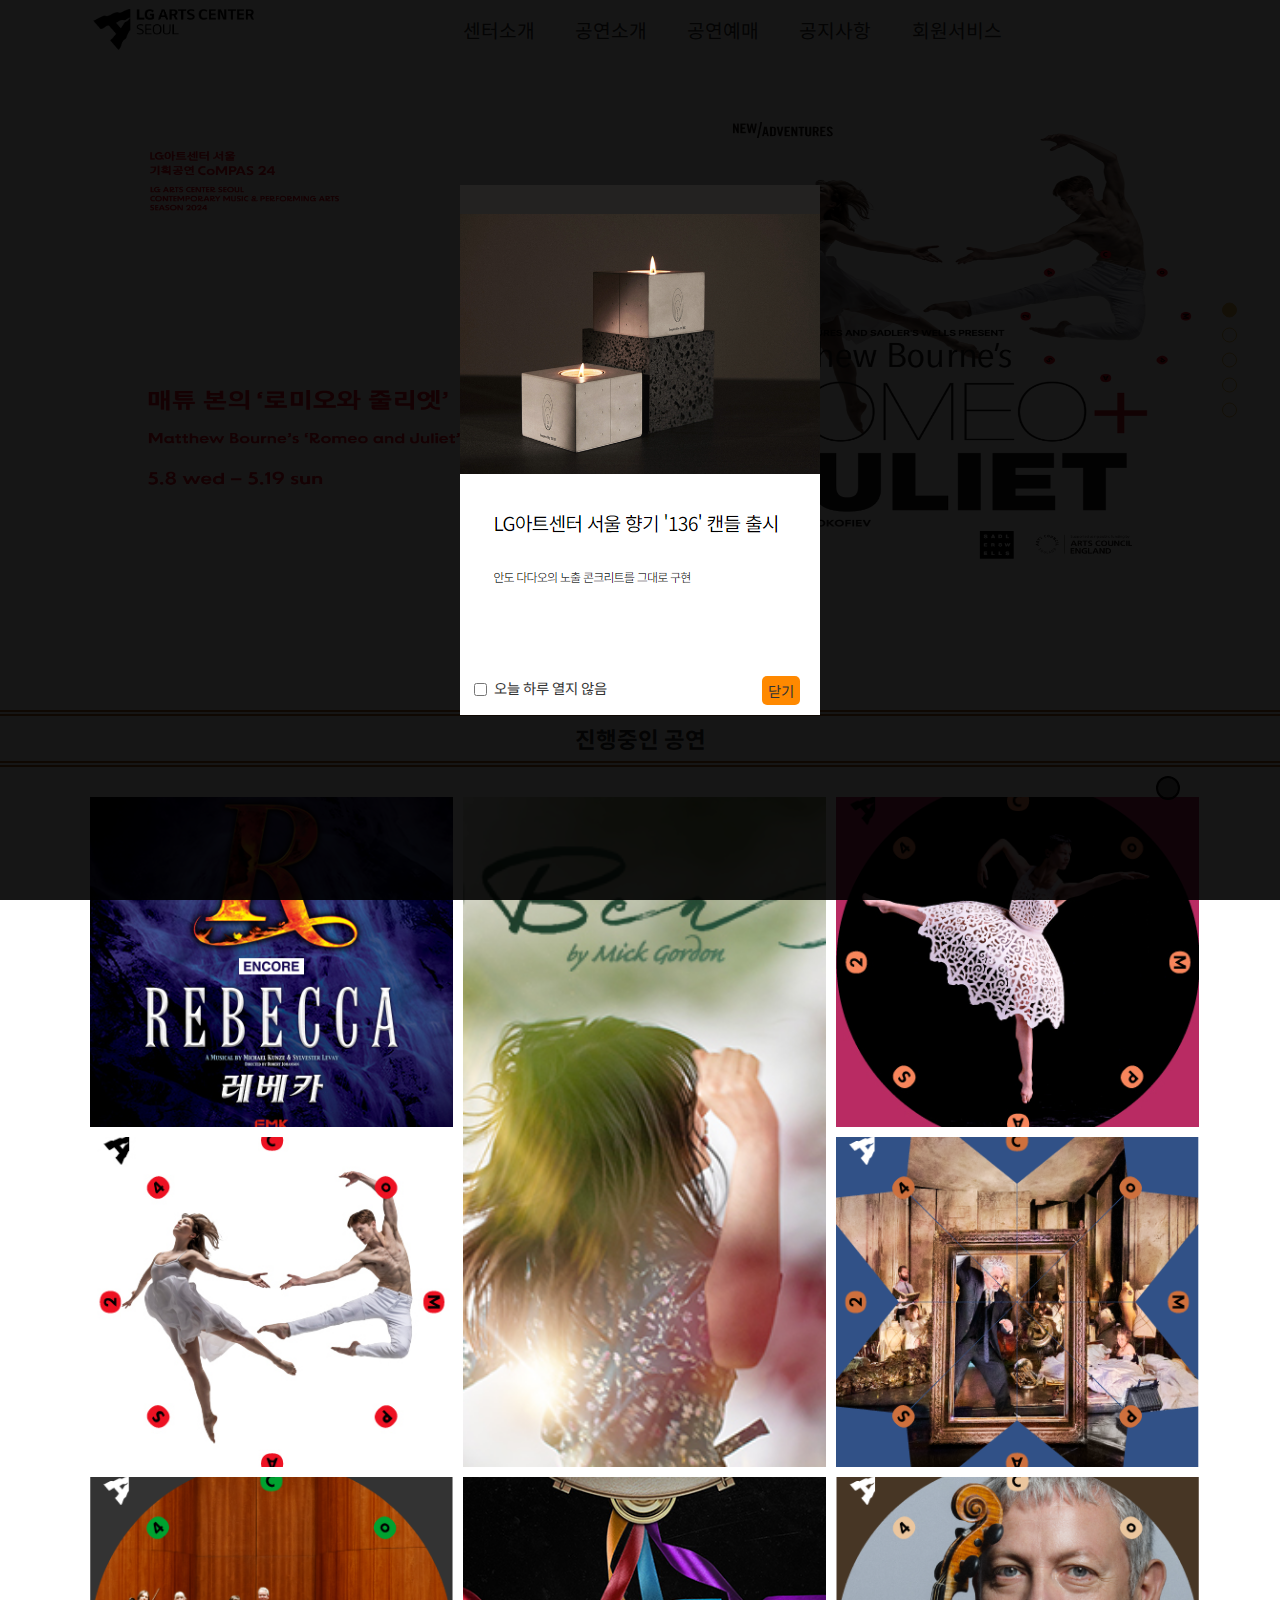
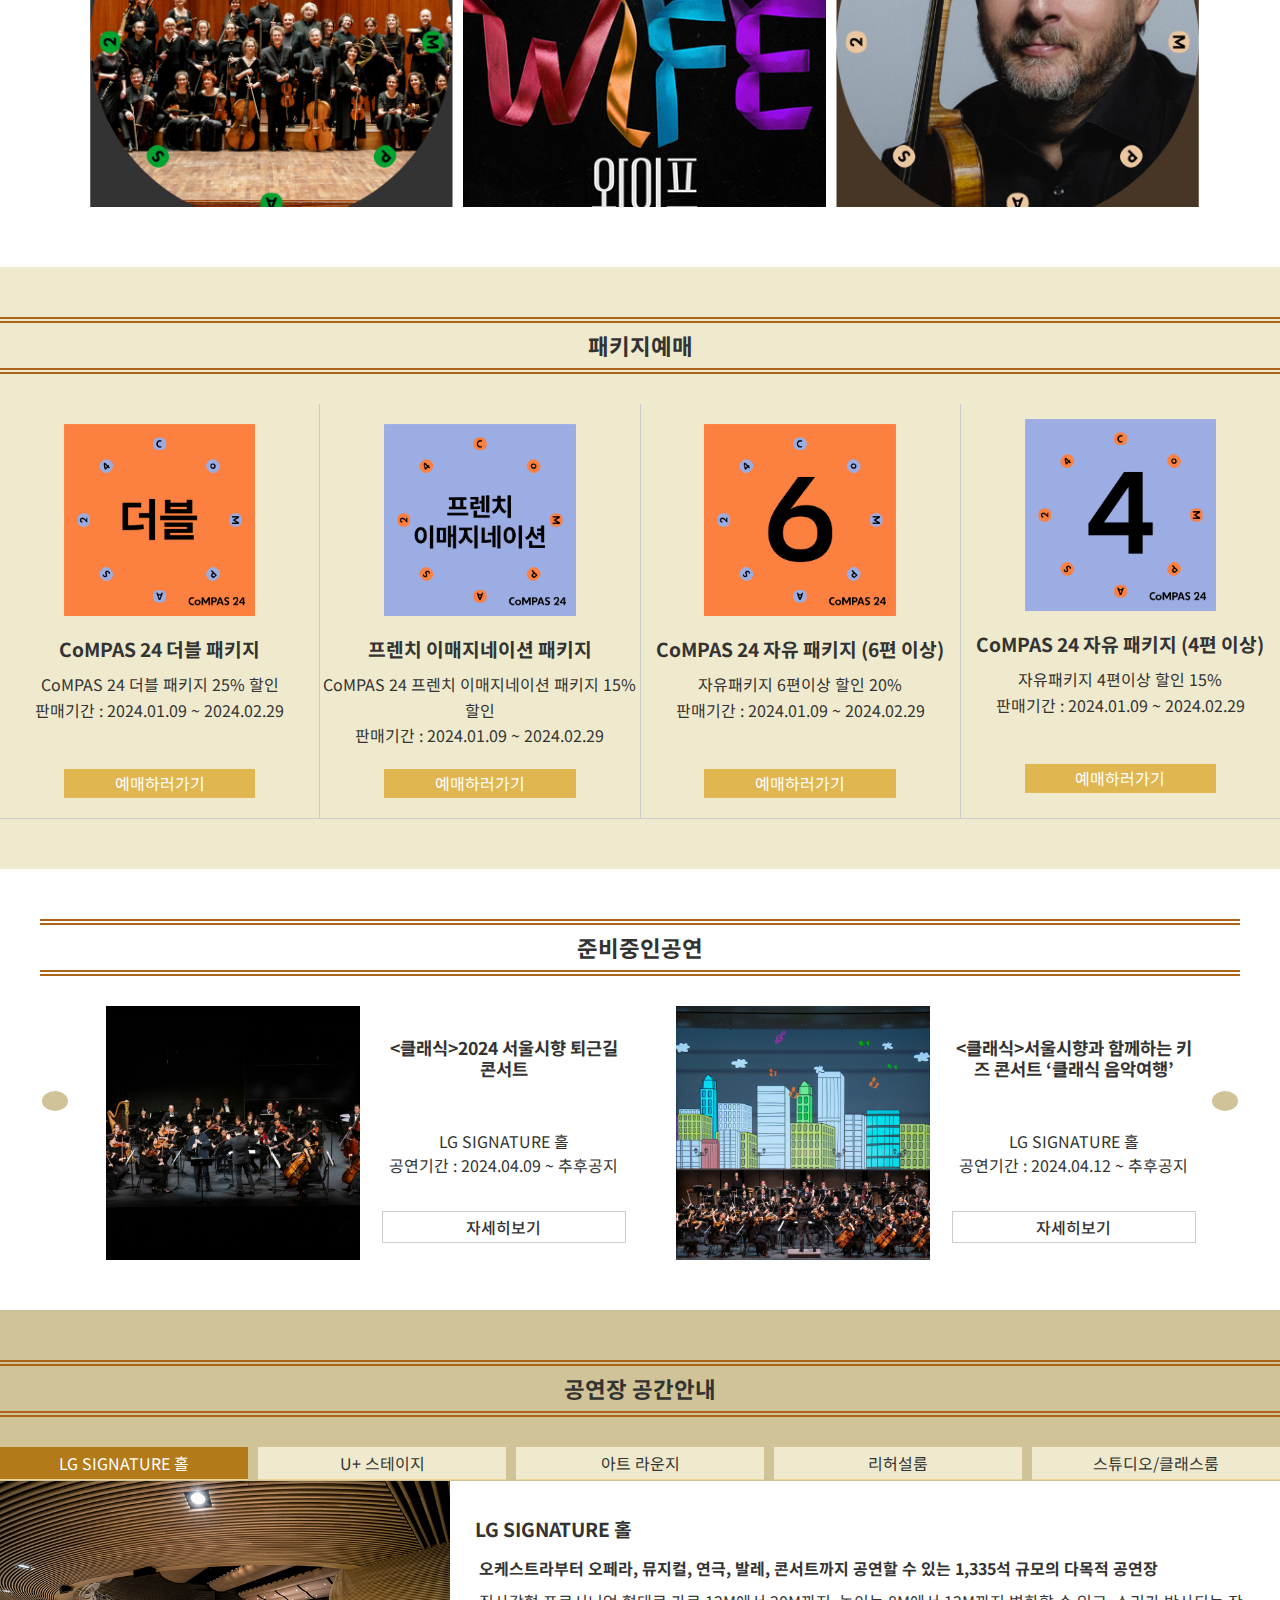
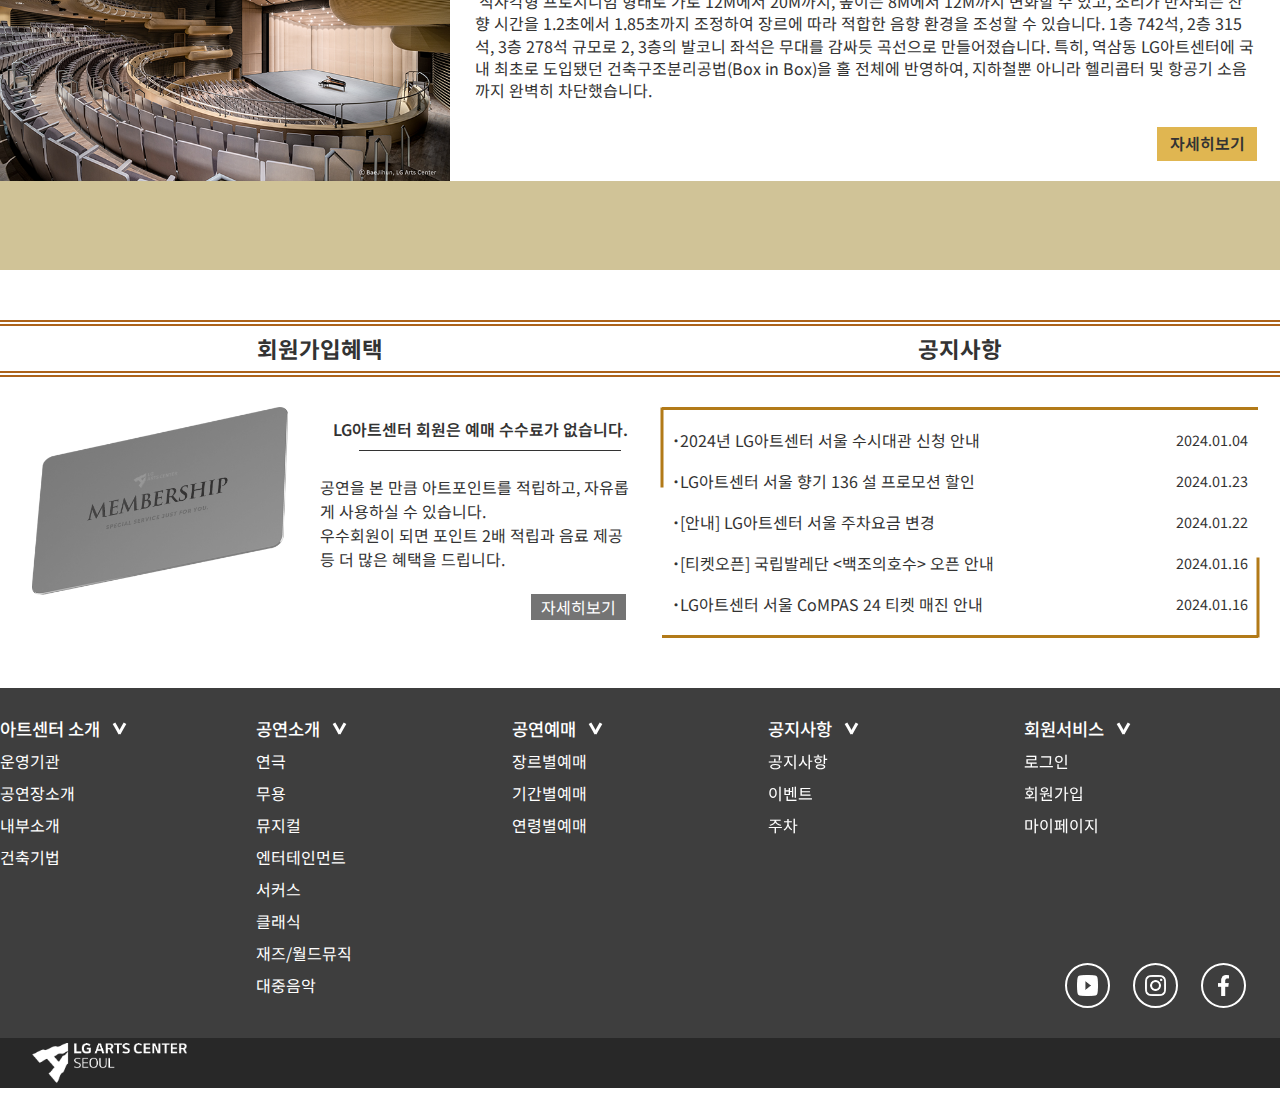
==== commit 29d3a4f1: "완성일까" ====
--- a/index.html
+++ b/index.html
@@ -306,7 +306,7 @@
                         <a href="javascript:void(0);" title="LG SIGNATURE 홀" class="view_color">LG SIGNATURE 홀</a>
 
                         <div class="view">
-                            <img src="./images/hall-LG SIGNATURE HALL.png" alt="LG SIGNATURE 홀">
+                            <img src="./images/hall-LG-SIGNATURE-HALL.png" alt="LG SIGNATURE 홀">
                             <dl>
                                 <dt>
                                     <h3>LG SIGNATURE 홀</h3>
@@ -326,7 +326,7 @@
                         <a href="javascript:void(0);" title="U+ 스테이지">U+ 스테이지</a>
 
                         <div>
-                            <img src="./images/hall-U+ STAGE.png" alt="U+ 스테이지">
+                            <img src="./images/hall-U+-STAGE.png" alt="U+ 스테이지">
                             <dl>
                                 <dt>
                                     <h3>U+ 스테이지</h3>
--- a/css/mobile.css
+++ b/css/mobile.css
@@ -464,7 +464,7 @@
 
     .package ul li:last-child {
         padding: 15px 0px;
-        border-bottom: 1px solid #ccc;
+        border-bottom: 1px solid #ccc !important;
     }
 
     .package ul li:first-child,
--- a/css/tablet.css
+++ b/css/tablet.css
@@ -148,6 +148,7 @@
     .theater ul li img {
         width: 50%;
         margin-bottom: 0px;
+        min-height: 471px;
     }
 
     .theater ul li dl {
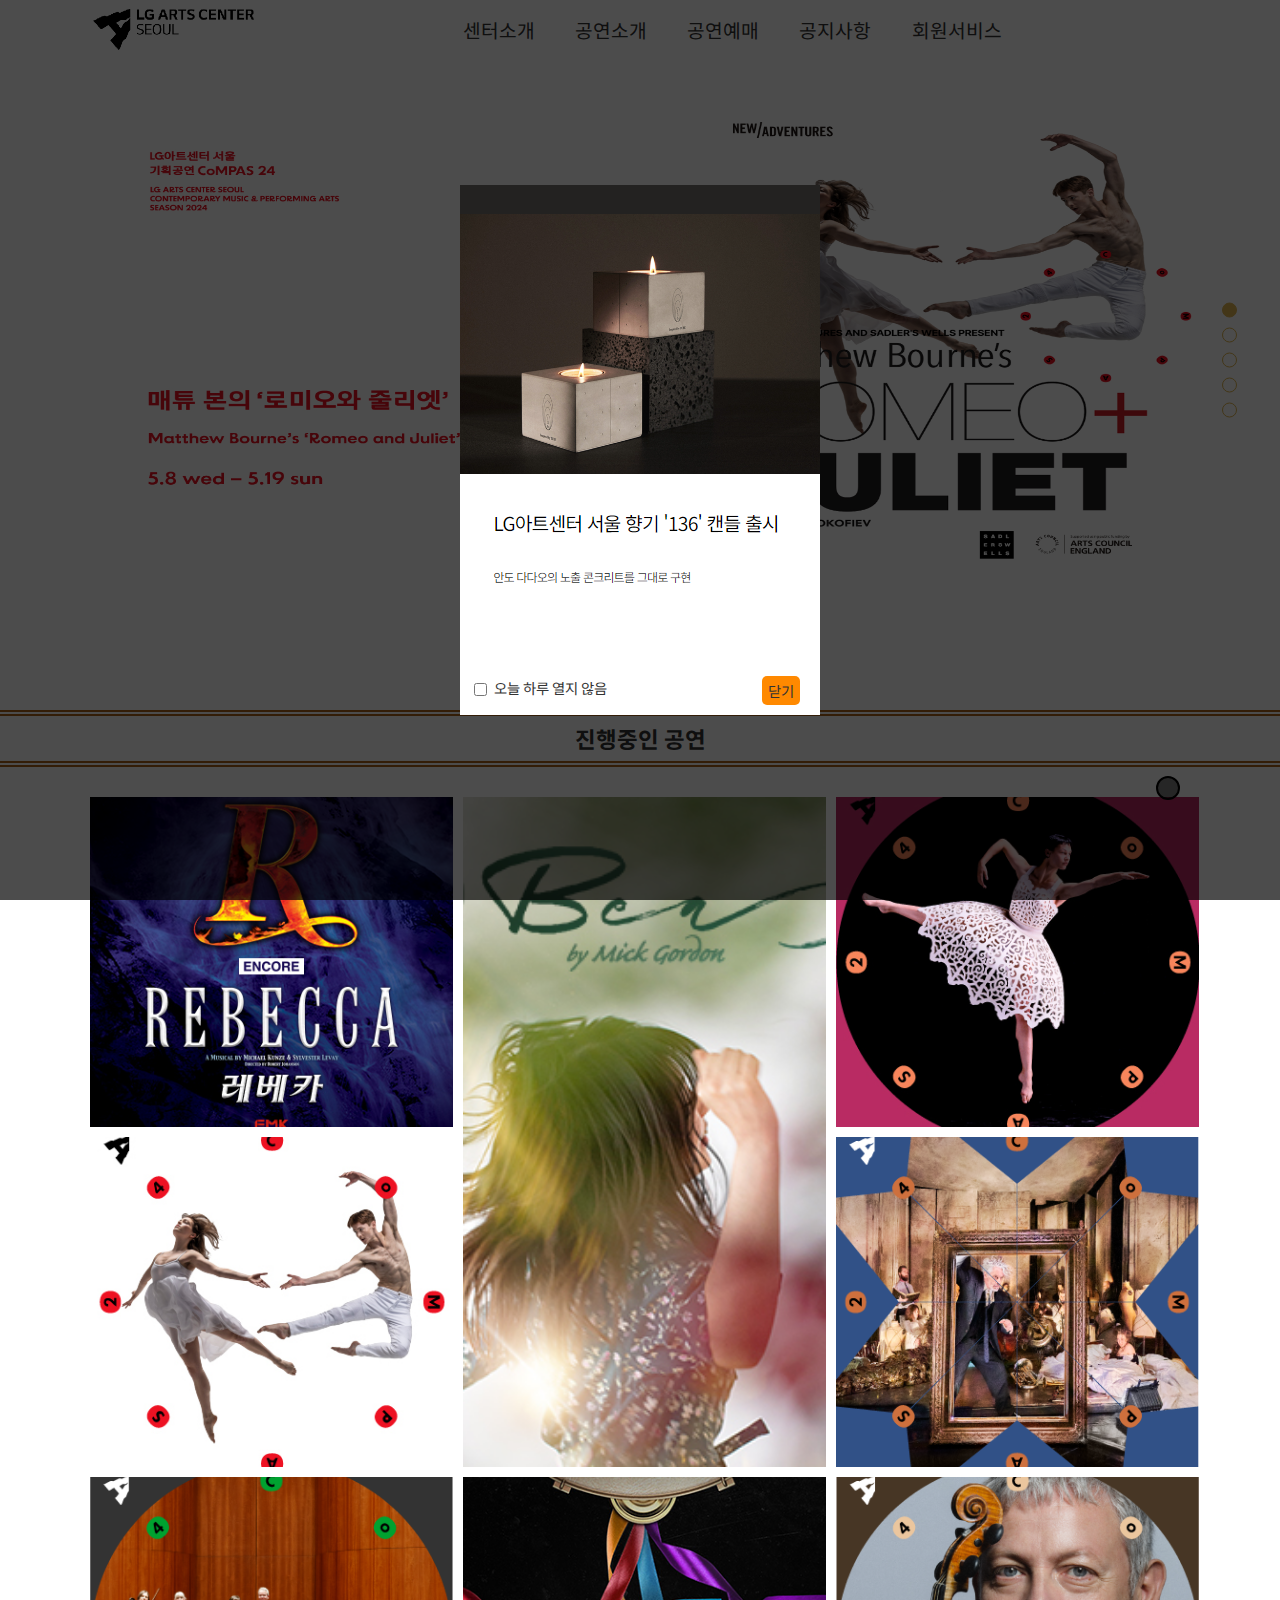
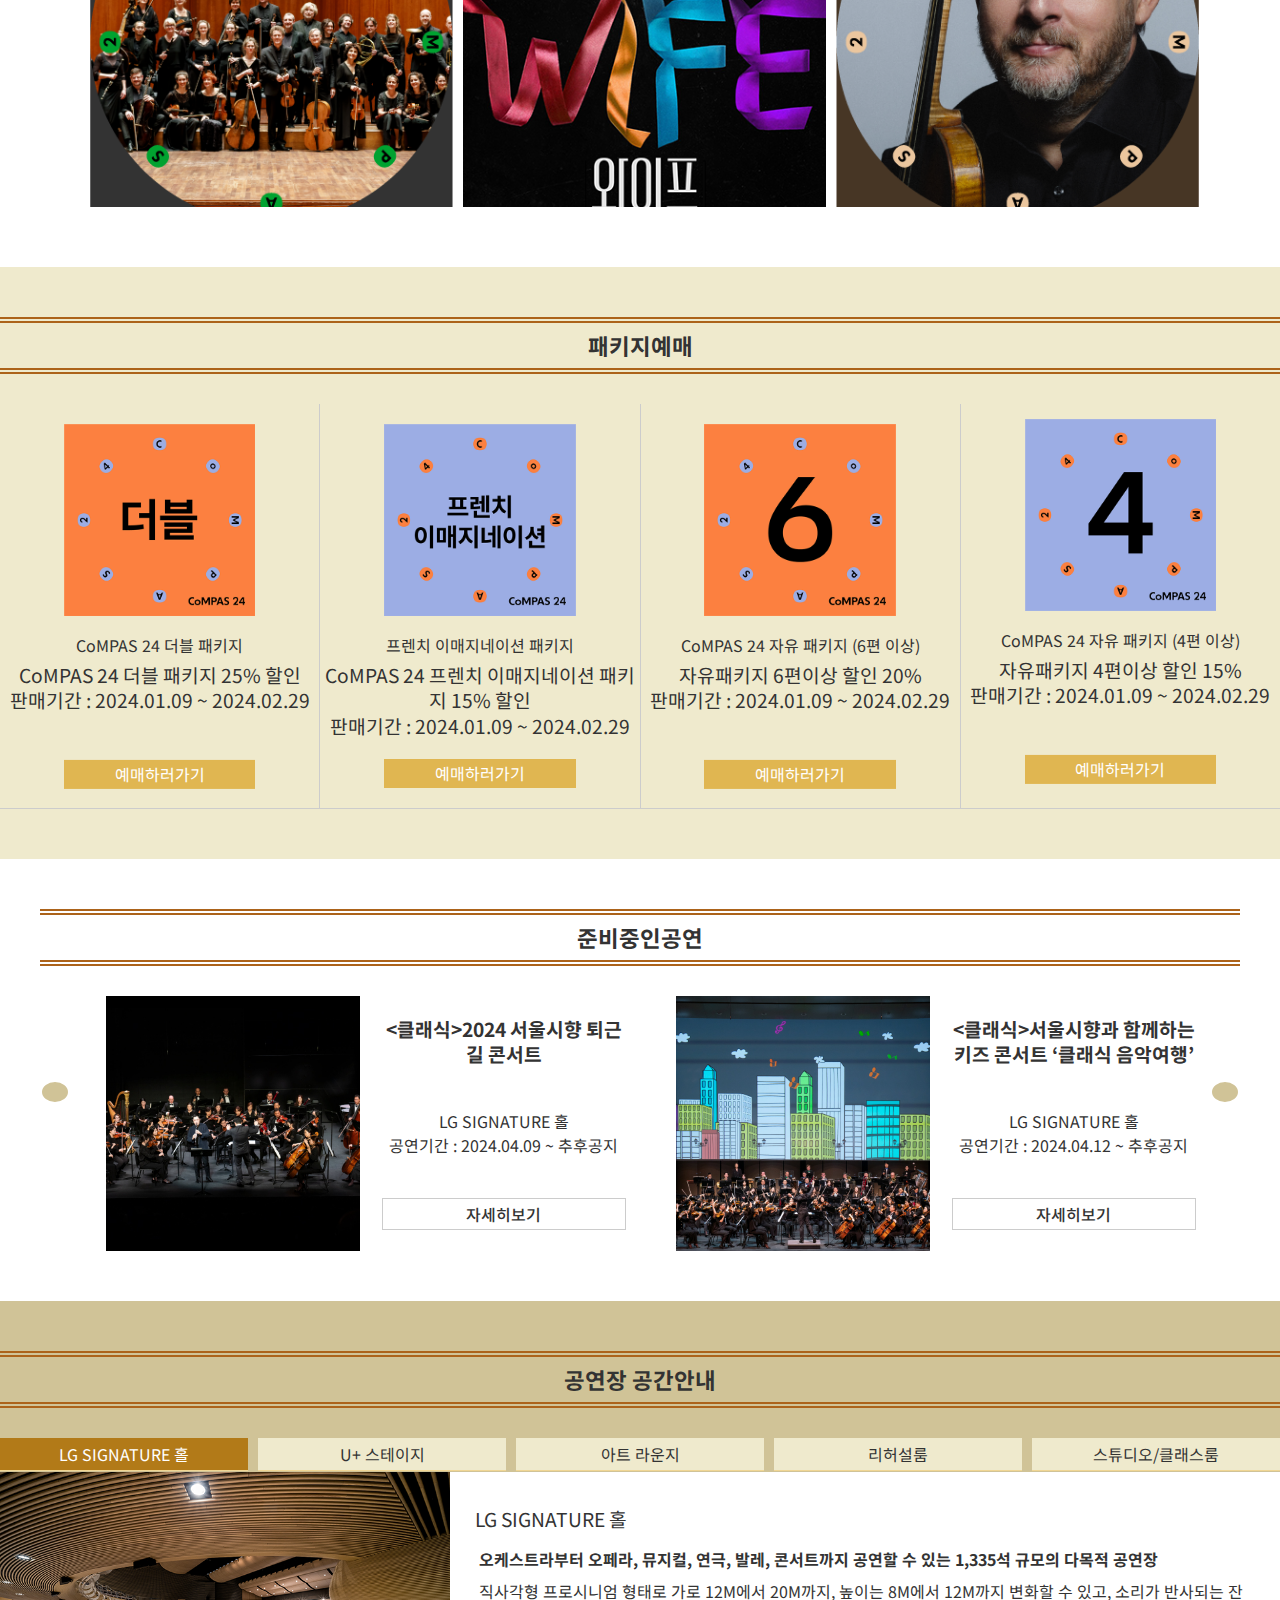
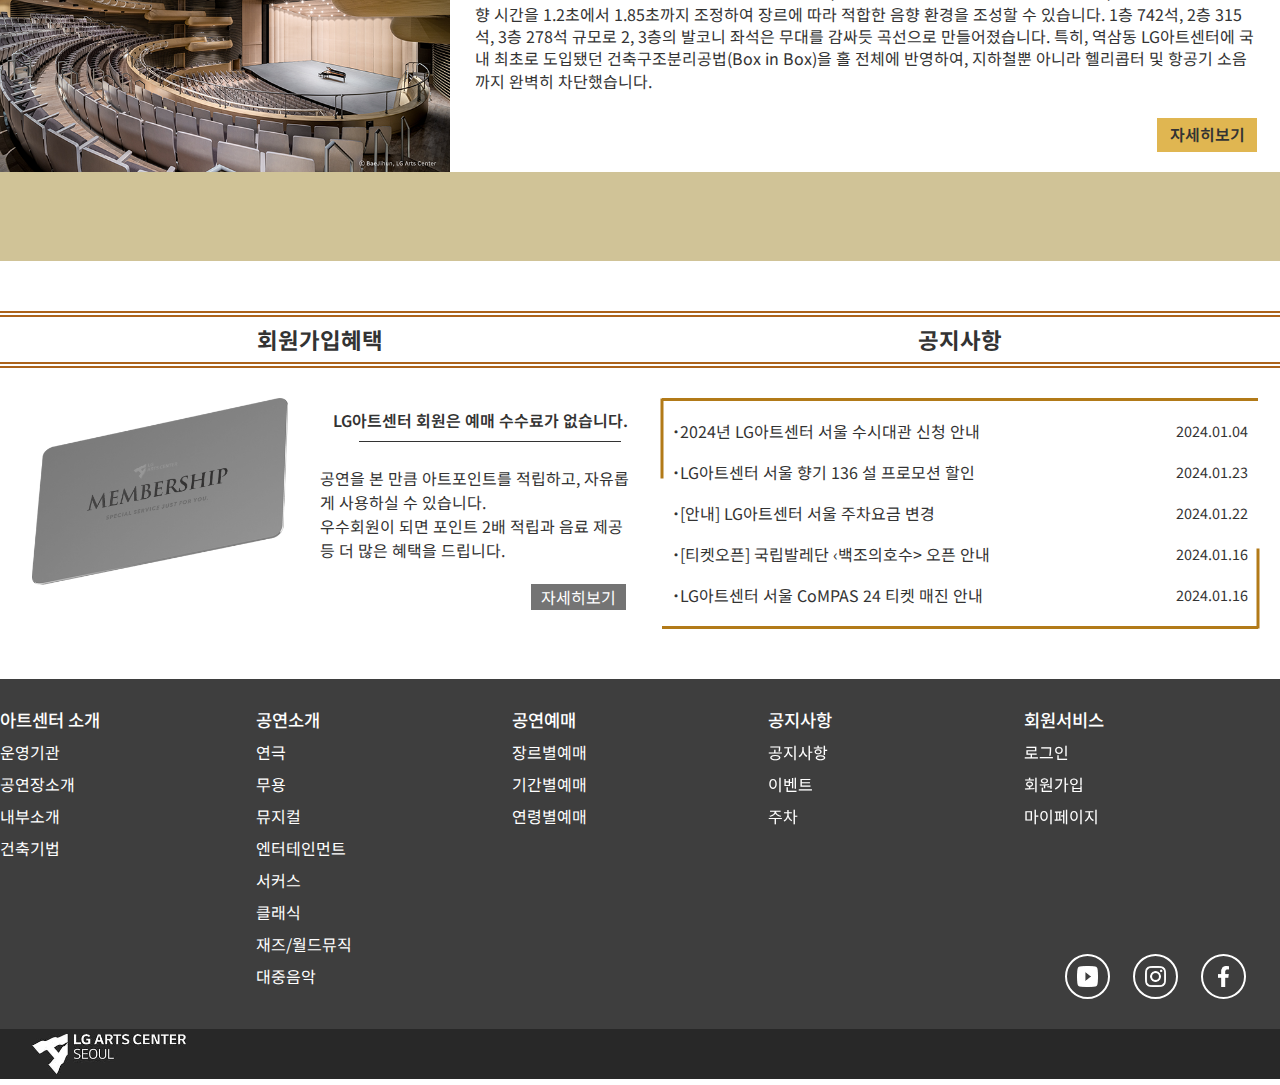
==== commit d854005a: "240130" ====
--- a/index.html
+++ b/index.html
@@ -2,6 +2,7 @@
 <html lang="en">
 
 <head>
+    <meta charset="UTF-8">
     <meta name="viewport" content="width=device-width, initial-scale=1.0">
     <meta name="description" content="LG아트센터 반응형사이트">
     <meta name="keywords" content="LG아트센터, 연극, 뮤지컬, 오페라, 오케스트라, 콘서트, 예매">
@@ -100,8 +101,8 @@
         </div>
 
         <div class="search_box">
-            <form action="">
-                <legend>검색창</legend>
+            <form action="#.php" method="get">
+                <h3>검색창</h3>
                 <input type="text" placeholder="검색어를 입력해주세요." maxlength="20">
                 <span>검색</span>
             </form>
@@ -116,13 +117,13 @@
             <h2>&nbsp;</h2>
             <ul>
                 <li><a href="#" title="로미오와줄리엣">
-                        <img src="./images/banner- romeo and juliet.jpg" alt="romeo and juliet"></a></li>
+                        <img src="./images/banner-romeo.jpg" alt="romeo and juliet"></a></li>
                 <li><a href="#" title="레베카">
                         <img src="./images/banner-rebecca.png" alt="rebecca"></a></li>
                 <li><a href="#" title="룸">
                         <img src="./images/banner-room.jpg" alt="room"></a></li>
                 <li><a href="#" title="벚꽃동산">
-                        <img src="./images/banner-the cherry orchard.jpg" alt="벚꽃동산"></a></li>
+                        <img src="./images/banner-cherry.jpg" alt="벚꽃동산"></a></li>
                 <li><a href="#" title="와이프">
                         <img src="./images/banner-wife.png" alt="와이프">
                     </a></li>
@@ -193,7 +194,7 @@
                                 alt="CoMPAS 24 더블 패키지">
                             <dl>
                                 <dt>
-                                    <h3>CoMPAS 24 더블 패키지</h3>
+                                    CoMPAS 24 더블 패키지
                                 </dt>
                                 <dd>CoMPAS 24 더블 패키지 25% 할인</dd>
                                 <dd>판매기간 : 2024.01.09 ~ 2024.02.29</dd>
@@ -205,7 +206,7 @@
                             <img src="./images/package-imagenation.png" alt="프렌치 이매지네이션 패키지">
                             <dl>
                                 <dt>
-                                    <h3>프렌치 이매지네이션 패키지</h3>
+                                    프렌치 이매지네이션 패키지
                                 </dt>
                                 <dd>CoMPAS 24 프렌치 이매지네이션
                                     패키지 15% 할인 </dd>
@@ -214,10 +215,10 @@
                         </a><a href="javascript:void(0);" title="예매하러가기">예매하러가기</a>
                     </li>
                     <li><a href="javascript:void(0);" title="CoMPAS 24 자유 패키지 (6편 이상)">
-                            <img src="./images/package-compas 6.png" alt="CoMPAS 24 자유 패키지 (6편 이상)">
-                            <dl>
-                                <dt>
-                                    <h3>CoMPAS 24 자유 패키지 (6편 이상)</h3>
+                            <img src="./images/package-compas6.png" alt="CoMPAS 24 자유 패키지 (6편 이상)">
+                            <dl>
+                                <dt>
+                                    CoMPAS 24 자유 패키지 (6편 이상)
                                 </dt>
                                 <dd>자유패키지 6편이상 할인 20%</dd>
                                 <dd>판매기간 : 2024.01.09 ~ 2024.02.29</dd>
@@ -225,10 +226,10 @@
                         </a><a href="javascript:void(0);" title="예매하러가기">예매하러가기</a>
                     </li>
                     <li><a href="javascript:void(0);" title="CoMPAS 24 자유 패키지 (4편 이상)">
-                            <img src="./images/package-compas 4.png" alt="Co MPAS 24 자유 패키지 (4편 이상)">
-                            <dl>
-                                <dt>
-                                    <h3>CoMPAS 24 자유 패키지 (4편 이상)</h3>
+                            <img src="./images/package-compas4.png" alt="Co MPAS 24 자유 패키지 (4편 이상)">
+                            <dl>
+                                <dt>
+                                    CoMPAS 24 자유 패키지 (4편 이상)
                                 </dt>
                                 <dd>자유패키지 4편이상 할인 15%</dd>
                                 <dd>판매기간 : 2024.01.09 ~ 2024.02.29</dd>
@@ -246,10 +247,10 @@
                     <ul class="pre_list">
                         <li>
                             <a href="javascript:void(0);" title="퇴근길 콘서트">
-                                <img src="./images/preparing-rushhour.jpg" alt="">
-                                <img src="./images/preparing-rushhour1.jpg" alt="">
+                                <img src="./images/preparing-rushhour.jpg" alt="퇴근길 콘서트">
+                                <img src="./images/preparing-rushhour1.jpg" alt="퇴근길 콘서트">
                                 <div>
-                                    <h4>&#60;클래식&#62;2024 서울시향 퇴근길 콘서트</h4>
+                                    <h3>&#60;클래식&#62;2024 서울시향 퇴근길 콘서트</h3>
                                     <p>LG SIGNATURE 홀<br>공연기간 : 2024.04.09 ~ 추후공지
                                     </p>
                                     <span>자세히보기</span>
@@ -258,10 +259,10 @@
                         </li>
                         <li>
                             <a href="javascript:void(0);" title="키즈 콘서트">
-                                <img src="./images/preparing-kids.jpg" alt="">
-                                <img src="./images/preparing-kids1.png" alt="">
+                                <img src="./images/preparing-kids.jpg" alt="키즈 콘서트">
+                                <img src="./images/preparing-kids1.png" alt="키즈 콘서트">
                                 <div>
-                                    <h4>&#60;클래식&#62;서울시향과 함께하는 키즈 콘서트 ‘클래식 음악여행’</h4>
+                                    <h3>&#60;클래식&#62;서울시향과 함께하는 키즈 콘서트 ‘클래식 음악여행’</h3>
                                     <p>LG SIGNATURE 홀<br>공연기간 : 2024.04.12 ~ 추후공지</p>
                                     <span>자세히보기</span>
                                 </div>
@@ -269,10 +270,10 @@
                         </li>
                         <li>
                             <a href="javascript:void(0);" title="마비노기 자라섬재즈">
-                                <img src="./images/preparing-mabinogi.jpg" alt="">
-                                <img src="./images/preparing-mabinogi1.png" alt="">
+                                <img src="./images/preparing-mabinogi.jpg" alt="마비노기">
+                                <img src="./images/preparing-mabinogi1.png" alt="마비노기">
                                 <div>
-                                    <h4>&#60;재즈/월드뮤직&#62;마비노기 자라섬재즈 빅밴드 Live</h4>
+                                    <h3>&#60;재즈/월드뮤직&#62;마비노기 자라섬재즈 빅밴드 Live</h3>
                                     <p>LG SIGNATURE 홀<br>공연기간 : 2024.05.01 ~ 추후공지</p>
                                     <span>자세히보기</span>
                                 </div>
@@ -280,10 +281,10 @@
                         </li>
                         <li>
                             <a href="javascript:void(0);" title="피나와 함께 춤을">
-                                <img src="./images/preparing-Dancing-with-Pina-(working-title).png" alt="">
-                                <img src="./images/preparing-Dancing-with-Pina-(working-title)1.png" alt="">
+                                <img src="./images/preparing-Dancing-with-Pina-(working-title).png" alt="피나와 함께 춤을">
+                                <img src="./images/preparing-Dancing-with-Pina-(working-title)1.png" alt="피나와 함께 춤을">
                                 <div>
-                                    <h4>&#60;연극&#62; Creator's Box: '피나와 함께 춤을(가제)'</h4>
+                                    <h3>&#60;연극&#62; Creator's Box: '피나와 함께 춤을(가제)'</h3>
                                     <p>U+ 스테이지<br>공연기간 : 2024.09.28 ~ 10.06</p>
                                     <span>자세히보기</span>
                                 </div>
@@ -309,7 +310,7 @@
                             <img src="./images/hall-LG-SIGNATURE-HALL.png" alt="LG SIGNATURE 홀">
                             <dl>
                                 <dt>
-                                    <h3>LG SIGNATURE 홀</h3>
+                                    LG SIGNATURE 홀
                                 </dt>
                                 <dd><b>&nbsp;오케스트라부터 오페라, 뮤지컬, 연극, 발레, 콘서트까지 공연할 수 있는
                                         1,335석 규모의 다목적 공연장</b></dd>
@@ -329,7 +330,7 @@
                             <img src="./images/hall-U+-STAGE.png" alt="U+ 스테이지">
                             <dl>
                                 <dt>
-                                    <h3>U+ 스테이지</h3>
+                                    U+ 스테이지
                                 </dt>
                                 <dd> <b>&nbsp;2개 층 최대 365석 규모로 공연 성격에 따라 좌석 배치를 자유 자재로 변경할 수 있는 가변형 극장</b>
                                 </dd>
@@ -349,7 +350,7 @@
                             <img src="./images/hall-rounge.png" alt="아트 라운지">
                             <dl>
                                 <dt>
-                                    <h3>아트 라운지</h3>
+                                    아트 라운지
                                 </dt>
                                 <dd>&nbsp;LG아트센터 서울 2층에 위치한 소규모 전시 및 라운지 공간입니다.
                                     천창을 통해 빛이 내부로 들어오고, 튜브의 노출 콘크리트 외벽도 확인할 수 있습니다.
@@ -366,7 +367,7 @@
                             <img src="./images/hall-rehearsal.png" alt="리허설룸">
                             <dl>
                                 <dt>
-                                    <h3>리허설룸</h3>
+                                    리허설룸
                                 </dt>
                                 <dd>&nbsp;LG아트센터 서울은 오케스트라 및 뮤지컬, 오페라 연습까지 가능한 대형 리허설룸과
                                     연극/무용 연습에 적합한 소형 리허설룸을 구비하여 공연 제작을 위한 최적의 환경을 구현했습니다.</dd>
@@ -381,7 +382,7 @@
                             <img src="./images/hall-classroom.png" alt="스튜디오/클래스룸">
                             <dl>
                                 <dt>
-                                    <h3>스튜디오/클래스룸</h3>
+                                    스튜디오/클래스룸
                                 </dt>
                                 <dd>LG아트센터 서울 3층에 위치한 3개의 클래스룸에서는 다양한 예술 교육 프로그램이 진행됩니다.
                                     옥외 테라스와 연결된 스튜디오에서는 창의적인 예술 교육, 워크숍 등 다양한 이벤트가 펼쳐집니다.</dd>
@@ -392,8 +393,6 @@
                 </ul>
             </article>
         </section>
-
-
         <section class="notice_wrap">
             <h2>&nbsp;</h2>
             <article class="membership">
@@ -414,15 +413,15 @@
             <article class="notice">
                 <h2>공지사항<i class="	fas fa-plus"></i></h2>
                 <ul>
-                    <li><a href="javascript:void(0);" title="서울 수시대관 신청"><span></i> &dot;2024년 LG아트센터 서울 수시대관 신청
+                    <li><a href="javascript:void(0);" title="서울 수시대관 신청"><span> &dot;2024년 LG아트센터 서울 수시대관 신청
                                 안내</span><span>2024.01.04</span></a>
                     </li>
-                    <li><a href="javascript:void(0);" title="설 프로모션"><span></i> &dot;LG아트센터 서울 향기 136 설 프로모션
+                    <li><a href="javascript:void(0);" title="설 프로모션"><span> &dot;LG아트센터 서울 향기 136 설 프로모션
                                 할인</span><span>2024.01.23</span></a>
                     </li>
-                    <li><a href="javascript:void(0);" title="안내"><span></i> &dot;&#91;안내&#93; LG아트센터 서울 주차요금
+                    <li><a href="javascript:void(0);" title="안내"><span> &dot;&#91;안내&#93; LG아트센터 서울 주차요금
                                 변경</span><span>2024.01.22</span></a></li>
-                    <li><a href="javascript:void(0);" title="티켓오픈"><span></i> &dot;&#91;티켓오픈&#93; 국립발레단 <백조의호수> 오픈
+                    <li><a href="javascript:void(0);" title="티켓오픈"><span> &dot;&#91;티켓오픈&#93; 국립발레단 &#8249;백조의호수&#62; 오픈
                                     안내</span><span>2024.01.16</span></a>
                     </li>
                     <li><a href="javascript:void(0);" title="LG아트센터 서울 CoMPAS 24 티켓 매진
@@ -436,9 +435,6 @@
     </main>
     <!-- 푸터 -->
     <footer>
-
-
-
         <div class="f_top">
             <nav class="lnb">
                 <ul>
@@ -545,7 +541,7 @@
             </h2>
         </div>
     </footer> <!-- 탑버튼 -->
-    <span i class="fas fa-angle-up t_btn"></span>
+    <span class="fas fa-angle-up t_btn"></span>
 </body>
 
 </html>--- a/css/base.css
+++ b/css/base.css
@@ -1,52 +1,23 @@
-@charset "utf-8";
-
-@import url('https://fonts.googleapis.com/css2?family=Noto+Sans+KR:wght@400;500;600;700&display=swap');
-
-* {
-    font-family: 'Noto Sans KR', sans-serif, arial;
-    color: #333;
-    font-size: 16px;
-}
-
-
-
-section {
-    padding: 50px 0px;
-}
-
-section:first-child{padding: 0px;}
-
-section>h2 {
-    display: none;
-    max-width: 1280px;
-}
-
-h2 {
-    font-size: 1.4rem;
-    line-height: 2rem;
-}
-
-h3 {
-    font-size: 1.2rem;
-    line-height: 1.6rem;
-
-}
-
-h4 {
-    font-size: 1.1rem;
-    line-height: 1.3rem;
-
-}
-
-article {
-    margin: 0px auto;
-}
-
-a {
-    text-decoration: none;
-    color: #333;
-}
-
-ul,li {
-    list-style: none;
-} +@charset "utf-8";
+@import url('https://fonts.googleapis.com/css2?family=Noto+Sans+KR:wght@400; 500; 600; 700&display=swap');
+* { font-family: 'Noto Sans KR', sans-serif, arial; color: #333; font-size: 16px; } 
+
+
+
+section { padding: 50px 0px; } 
+
+section:first-child { padding: 0px; } 
+
+section>h2 { display: none; max-width: 1280px; } 
+
+h2 { font-size: 1.4rem; line-height: 2rem; } 
+
+h3 { font-size: 1.2rem; line-height: 1.6rem;}
+
+h4 { font-size: 1.1rem; line-height: 1.3rem;}
+
+article { margin: 0px auto; } 
+
+a { text-decoration: none; color: #333; } 
+
+ul,li { list-style: none; } --- a/css/mobile.css
+++ b/css/mobile.css
@@ -1,578 +1,221 @@
-@charset "utf-8";
-
-/* 모바일에서만 적용되는 공통서식 */
-
-
-article {
-    width: 95%;
-}
+@charset "utf-8";/* 모바일에서만 적용되는 공통서식 */
+
+
+article { width: 95%; } 
 
 /* ---------------------------------------------- */
 
 /* 헤더서식 */
-header {
-    width: 100%;
-    background-color: #fff;
-    z-index: 1000;
-}
-
-header .h_inner {
-    display: flex;
-    height: 60px;
-    align-items: center;
-    justify-content: space-around;
-    position: relative;
-}
+header { width: 100%; background-color: #fff; z-index: 1000; } 
+
+header .h_inner { display: flex; height: 60px; align-items: center; justify-content: space-around; position: relative; } 
 
 /* 로고 */
-h1 {
-    order: 2;
-    width: 48%;
-    text-align: center;
-}
-
-h1 a img {
-    width: 95%;
-    margin: 0px;
-    min-width: 140px;
-    max-width: 170px;
-}
+h1 { order: 2; width: 48%; text-align: center; } 
+
+h1 a img { width: 95%; margin: 0px; min-width: 140px; max-width: 170px; } 
 
 /* 검색창 */
-.search {
-    order: 3;
-}
-
-.search .fas {
-    font-size: 1.6rem;
-    cursor: pointer;
-}
-
-.search_box {
-    position: absolute;
-    top: 60px;
-    left: 0px;
-    width: 100%;
-    height: 71.66px;
-    background-color: rgba(0, 0, 0, .8);
-    z-index: 10;
-    display: none;
-}
-
-.search_box form {
-    width: 320px;
-    margin: 0px auto;
-    padding: 15px 0px;
-}
-
-.search_box legend {
-    display: none;
-}
-
-.search_box input {
-    height: 40px;
-    width: 82%;
-    box-sizing: border-box;
-    text-indent: 1rem;
-    outline: none;
-    position: relative;
-}
-
-.search_box input::before {
-    content: "";
-    position: absolute;
-    top: 0px;
-    left: 0px;
-    height: 15px;
-    width: 15px;
-    background-color: red;
-    border-radius: 50%;
-}
-
-.search_box span::before {
-    content: "";
-    position: absolute;
-    top: 12.5px;
-    left: -560%;
-    height: 15px;
-    width: 15px;
-    background-color: rgba(0, 0, 0, .8);
-    border-radius: 50%;
-}
-
-.search_box span {
-    display: inline-block;
-    text-align: left;
-    text-indent: 6px;
-    width: 15%;
-    background-color: #fff;
-    line-height: 38px;
-    transform: translate(-6px, 3px);
-    border-left: 3px dotted #333;
-    border-top-left-radius: 0px;
-    border-bottom-left-radius: 0px;
-    position: relative;
-}
-
-.search_box span::after {
-    content: "";
-    position: absolute;
-    top: 12px;
-    right: -7.5px;
-    height: 15px;
-    width: 15px;
-    background-color: rgba(0, 0, 0, .8);
-    border-radius: 50%;
-}
+.search { order: 3; } 
+
+.search .fas { font-size: 1.6rem; cursor: pointer; } 
+
+.search_box { position: absolute; top: 60px; left: 0px; width: 100%; height: 71.66px; background-color: rgba(0, 0, 0, .8); z-index: 10; display: none; } 
+
+.search_box form { width: 320px; margin: 0px auto; padding: 15px 0px; } 
+
+.search_box h3 { display: none; } 
+
+.search_box input { height: 40px; width: 82%; box-sizing: border-box; text-indent: 1rem; outline: none; position: relative; } 
+
+.search_box input::before { content: ""; position: absolute; top: 0px; left: 0px; height: 15px; width: 15px; background-color: red; border-radius: 50%; } 
+
+.search_box span::before { content: ""; position: absolute; top: 12.5px; left: -560%; height: 15px; width: 15px; background-color: rgba(0, 0, 0, .8); border-radius: 50%; } 
+
+.search_box span { display: inline-block; text-align: left; text-indent: 6px; width: 15%; background-color: #fff; line-height: 38px; transform: translate(-6px, 3px); border-left: 3px dotted #333; border-top-left-radius: 0px; border-bottom-left-radius: 0px; position: relative; } 
+
+.search_box span::after { content: ""; position: absolute; top: 12px; right: -7.5px; height: 15px; width: 15px; background-color: rgba(0, 0, 0, .8); border-radius: 50%; } 
 
 /* 토글버튼 */
-.toggle {
-    display: flex;
-    flex-direction: column;
-    justify-content: space-between;
-    width: 27px;
-    height: 25px;
-    order: 1;
-}
-
-.toggle span {
-    background-color: #333;
-    display: inline-block;
-    height: 3px;
-    width: 27px;
-    ;
-}
-
-.ro1 {
-    transform: rotate(40deg) translate(7px, 8px);
-}
-
-.fff {
-    background-color: #fff !important;
-}
-
-.ro2 {
-    transform: rotate(-40deg) translate(7px, -8px);
-
-}
+.toggle { display: flex; flex-direction: column; justify-content: space-between; width: 27px; height: 25px; order: 1; } 
+
+.toggle span { background-color: #333; display: inline-block; height: 3px; width: 27px;; } 
+
+.ro1 { transform: rotate(40deg) translate(7px, 8px); } 
+
+.fff { background-color: #fff !important; } 
+
+.ro2 { transform: rotate(-40deg) translate(7px, -8px); } 
 
 /* 메인메뉴서식 */
 
-.gnb {
-    position: fixed;
-    top: 60px;
-    left: 0px;
-    width: 100%;
-    height: 100%;
-    background-color: rgba(0, 0, 0, 0.8);
-    z-index: 10;
-    display: none;
-}
-
-
-.gnb>ul {
-    width: 100%;
-    padding: 30px 0px;
-}
-
-.gnb ul {
-    border-bottom: 1px solid #747474;
-}
-
-.gnb ul li a {
-    transition: 0.2s;
-}
-
-.gnb>ul>li>a {
-    color: #fff;
-    font-size: 1.2rem;
-    line-height: 2rem;
-    display: block;
-    margin: 10px;
-    padding: 0px 7.5%;
-}
-
-.gnb>ul>li>a>i {
-    float: right;
-    color: #fff;
-    font-size: 1.2rem;
-    line-height: 2rem;
-}
+.gnb { position: fixed; top: 60px; left: 0px; width: 100%; height: 100%; background-color: rgba(0, 0, 0, 0.8); z-index: 10; display: none; } 
+
+
+.gnb>ul { width: 100%; padding: 30px 0px; } 
+
+.gnb ul { border-bottom: 1px solid #747474; } 
+
+.gnb ul li a { transition: 0.2s; } 
+
+.gnb>ul>li>a { color: #fff; font-size: 1.2rem; line-height: 2rem; display: block; margin: 10px; padding: 0px 7.5%; } 
+
+.gnb>ul>li>a>i { float: right; color: #fff; font-size: 1.2rem; line-height: 2rem; } 
 
 .gnb>ul>li>a:hover,
 header .sub>li>a:hover,
-.gnb>ul>li>a:hover>i {
-    background-color: #fff;
-    color: #282828;
-}
+.gnb>ul>li>a:hover>i { background-color: #fff; color: #282828; } 
 
 /* 서브메뉴서식 */
-.gnb .sub {
-    padding-bottom: 10px;
-    display: none;
-}
-
-
-.gnb .sub>li>a {
-    font-size: 1rem;
-    color: #fff;
-    line-height: 2rem;
-    display: block;
-    text-indent: 1rem;
-    padding: 0px 7.5%;
-}
+.gnb .sub { padding-bottom: 10px; display: none; } 
+
+
+.gnb .sub>li>a { font-size: 1rem; color: #fff; line-height: 2rem; display: block; text-indent: 1rem; padding: 0px 7.5%; } 
 
 
 /* ---------------------------------------------- */
 
 /* 메인서식 */
 
-article>h2 {
-    text-align: center;
-    margin-bottom: 30px;
-    border-bottom: 6px double #AC631A;
-    border-top: 6px double #AC631A;
-    line-height: 45px;
-}
+article>h2 { text-align: center; margin-bottom: 30px; border-bottom: 6px double #AC631A; border-top: 6px double #AC631A; line-height: 45px; } 
 
 
 /* 배너서식 */
-.banner {
-    position: relative;
-    height: 50vh;
-    max-height: 433px;
-}
-
-.banner ul li{
-    position: absolute;
-    top: 0px;
-    left: 0px;
-    height: 50vh;
-    max-height: 433px;
-    display: block;
-}
-
-.banner ul li:first-child {
-    z-index: 10;
-}
-
-.banner ul li:nth-child(2) {
-    z-index: 8;
-}
-
-.banner ul li:nth-child(3) {
-    z-index: 9;
-}
-
-.banner ul li:nth-child(4){
-    z-index: 7;
-}
-
-.banner ul li:nth-child(5){
-    z-index: 6;
-}
-
-.banner a {
-    display: block;
-    height: 433px;
-}
-
-.banner img {
-    height: 100%;
-    width: 100%;
-    display: block;
-}
-
-.b_c_btn {
-    position: absolute;
-    right: 3%;
-    top: 50%;
-    transform: translateY(-50%);
-    display: flex;
-    flex-direction: column;
-    z-index: 30;
-}
-
-.on {
-    background-color: #E0B651 !important;
-}
-
-.b_c_btn span {
-    display: inline-block;
-    width: 13px;
-    height: 13px;
-    background-color: #fff;
-    border-radius: 50%;
-    margin: 5px;
-    border: 1px solid #E0B651;
-    cursor: pointer;
-}
-
-/*진행중인 공연  */
+.banner { position: relative; height: 50vh; max-height: 433px; } 
+
+.banner ul li { position: absolute; top: 0px; left: 0px; height: 50vh; max-height: 433px; display: block; } 
+
+.banner ul li:first-child { z-index: 10; } 
+
+.banner ul li:nth-child(2) { z-index: 8; } 
+
+.banner ul li:nth-child(3) { z-index: 9; } 
+
+.banner ul li:nth-child(4) { z-index: 7; } 
+
+.banner ul li:nth-child(5) { z-index: 6; } 
+
+.banner a { display: block; height: 433px; } 
+
+.banner img { height: 100%; width: 100%; display: block; } 
+
+.b_c_btn { position: absolute; right: 3%; top: 50%; transform: translateY(-50%); display: flex; flex-direction: column; z-index: 30; } 
+
+.on { background-color: #E0B651 !important; } 
+
+.b_c_btn span { display: inline-block; width: 13px; height: 13px; background-color: #fff; border-radius: 50%; margin: 5px; border: 1px solid #E0B651; cursor: pointer; } 
+
+/*진행중인 공연 */
 
 .screen h2 .fas,
-.notice h2 .fas {
-    display: inline !important;
-    float: right;
-    line-height: 57px;
-    transform: translate(-20px, -10%);
-    cursor: pointer;
-}
-
-.screen_list {
-    display: grid;
-    grid-gap: 20px;
-    grid-template-areas:
-        ' s_a'
-        ' s_b'
-        ' s_d'
-        ' s_f'
-        ' s_g';
-}
-
-@media screen and (min-width:480px) {
-    .screen_list {
-        grid-template-columns: 45% 45%;
-        grid-template-areas:
-            ' s_a s_b'
-            ' s_d s_b'
-            ' s_f s_g';
-    }
-}
-
-.screen_list>li {
-    overflow: hidden;
-    width: 90%;
-    max-width: 285px;
-    height: 285px;
-    margin: 0px auto;
-}
-
-
-.screen_list>li>a {
-    display: inline-block;
-    background: no-repeat center;
-    background-size: cover;
-    height: 100%;
-    width: 100%;
-    display: flex;
-    flex-direction: column;
-    justify-content: end;
-}
-
-
-.screen_list>li:first-child {
-    grid-area: s_a;
-}
-
-.screen_list>li:first-child>a {
-    background-image: url('../images/program-rebecca.jpg');
-}
-
-.screen_list>li:nth-child(2) {
-    grid-area: s_b;
-    height: 590px;
-}
-
-.screen_list>li:nth-child(2)>a {
-    background-image: url('../images/program-bea.jpg');
-    height: 100%;
-}
-
-.screen_list>li:nth-child(3) {
-    grid-area: s_c;
-    display: none;
-}
-
-.screen_list>li:nth-child(3)>a {
-    background-image: url('../images/program-SHAZAM.jpg');
-}
-
-.screen_list>li:nth-child(4) {
-    grid-area: s_d;
-}
-
-.screen_list>li:nth-child(4)>a {
-    background-image: url('../images/program-Romeo\ and\ Juliet.jpg');
-}
-
-.screen_list>li:nth-child(5) {
-    grid-area: s_e;
-    display: none;
-}
-
-.screen_list>li:nth-child(5)>a {
-    background-image: url('../images/program-room.png');
-}
-
-.screen_list>li:nth-child(6) {
-    grid-area: s_f;
-}
-
-.screen_list>li:nth-child(6)>a {
-    background-image: url('../images/program-Baroque\ Orchestra.png');
-}
-
-.screen_list>li:nth-child(7) {
-    grid-area: s_g;
-}
-
-.screen_list>li:nth-child(7)>a {
-    background-image: url('../images/program-wife.png');
-}
-
-.screen_list>li:last-child {
-    grid-area: s_h;
-    display: none;
-}
-
-.screen_list>li:last-child>a {
-    background-image: url('../images/program-Paganini\ Sonatas.png');
-}
-
-.screen_list>li>a>p {
-    background-color: rgba(0, 0, 0, .6);
-    color: #fff;
-    font-size: 0.9rem;
-    padding: 5px;
-    line-height: 2rem;
-    text-align: center;
-}
+.notice h2 .fas { display: inline !important; float: right; line-height: 57px; transform: translate(-20px, -10%); cursor: pointer; } 
+
+.screen_list { display: grid; grid-gap: 20px; grid-template-areas:
+ ' s_a'
+ ' s_b'
+ ' s_d'
+ ' s_f'
+ ' s_g'; } 
+
+@media screen and (min-width:480px){
+ .screen_list { grid-template-columns: 45% 45%; grid-template-areas:
+ ' s_a s_b'
+ ' s_d s_b'
+ ' s_f s_g'; } 
+ }
+
+.screen_list>li { overflow: hidden; width: 90%; max-width: 285px; height: 285px; margin: 0px auto; } 
+
+
+.screen_list>li>a { display: inline-block; background: no-repeat center; background-size: cover; height: 100%; width: 100%; display: flex; flex-direction: column; justify-content: end; } 
+
+
+.screen_list>li:first-child { grid-area: s_a; } 
+
+.screen_list>li:first-child>a { background-image: url('../images/program-rebecca.jpg'); } 
+
+.screen_list>li:nth-child(2) { grid-area: s_b; height: 590px; } 
+
+.screen_list>li:nth-child(2)>a { background-image: url('../images/program-bea.jpg'); height: 100%; } 
+
+.screen_list>li:nth-child(3) { grid-area: s_c; display: none; } 
+
+.screen_list>li:nth-child(3)>a { background-image: url('../images/program-SHAZAM.jpg'); } 
+
+.screen_list>li:nth-child(4) { grid-area: s_d; } 
+
+.screen_list>li:nth-child(4)>a { background-image: url('../images/program-Romeo\ and\ Juliet.jpg'); } 
+
+.screen_list>li:nth-child(5) { grid-area: s_e; display: none; } 
+
+.screen_list>li:nth-child(5)>a { background-image: url('../images/program-room.png'); } 
+
+.screen_list>li:nth-child(6) { grid-area: s_f; } 
+
+.screen_list>li:nth-child(6)>a { background-image: url('../images/program-Baroque\ Orchestra.png'); } 
+
+.screen_list>li:nth-child(7) { grid-area: s_g; } 
+
+.screen_list>li:nth-child(7)>a { background-image: url('../images/program-wife.png'); } 
+
+.screen_list>li:last-child { grid-area: s_h; display: none; } 
+
+.screen_list>li:last-child>a { background-image: url('../images/program-Paganini\ Sonatas.png'); } 
+
+.screen_list>li>a>p { background-color: rgba(0, 0, 0, .6); color: #fff; font-size: 0.9rem; padding: 5px; line-height: 2rem; text-align: center; } 
 
 /* 패키지예매 */
-.package {
-    background-color: #EFEACD;
-}
-
-.package ul {
-    width: 100%;
-}
-
-.package ul li {
-    margin: 20px auto;
-    text-align: center;
-    padding: 15px 0px;
-    border-bottom: 1px solid #ccc;
-}
-
-@media screen and (min-width:480px) {
-    .package ul {
-        display: grid;
-        grid-template-columns: repeat(2, auto);
-        grid-template-rows: repeat(2, auto);
-    }
-
-    .package ul li:last-child {
-        padding: 15px 0px;
-        border-bottom: 1px solid #ccc !important;
-    }
-
-    .package ul li:first-child,
-    .package ul li:nth-child(3) {
-
-        border-right: 1px solid #ccc;
-    }
-
-}
-
-
-.package ul li:last-child {
-    border-bottom: none;
-    padding-bottom: 0px;
-}
-
-.package ul li img {
-    width: 60%;
-    margin-bottom: 10px;
-}
-
-.package ul li dl dt {
-    padding: 10px 0px;
-}
-
-.package ul li dl dd {
-    line-height: 1.6rem;
-}
-
-.package ul li a:last-child {
-    display: inline-block;
-    background-color: #E0B651;
-    color: #fff;
-    width: 60%;
-    line-height: 1.8rem;
-    margin: 20px 0px;
-}
+.package { background-color: #EFEACD; } 
+
+.package ul { width: 100%; } 
+
+.package ul li { margin: 20px auto; text-align: center; padding: 15px 0px; border-bottom: 1px solid #ccc; } 
+
+@media screen and (min-width:480px){
+ .package ul { display: grid; grid-template-columns: repeat(2, auto); grid-template-rows: repeat(2, auto); } 
+
+ .package ul li:last-child { padding: 15px 0px; border-bottom: 1px solid #ccc !important; } 
+
+ .package ul li:first-child,
+ .package ul li:nth-child(3) { border-right: 1px solid #ccc; } 
+ }
+
+
+.package ul li:last-child { border-bottom: none; padding-bottom: 0px; } 
+
+.package ul li img { width: 60%; margin-bottom: 10px; } 
+
+.package ul li dl dt { padding: 10px 0px; } 
+
+.package ul li dl dd { line-height: 1.6rem; font-size: 1.2rem; line-height: 1.6rem; } 
+
+.package ul li a:last-child { display: inline-block; background-color: #E0B651; color: #fff; width: 60%; line-height: 1.8rem; margin: 20px 0px; } 
 
 /* 준비중인공연 */
 
-.preparing_screen article {
-    position: relative;
-    overflow: hidden;
-}
-
-.pre_list {
-    display: flex;
-    position: relative;
-    left: 0px;
-}
-
-.pre_list li {
-    width: 100%;
-    flex-shrink: 0;
-}
-
-.pre_list li a {
-    width: 95%;
-    padding: 0px 2.5%;
-    display: block;
-}
-
-.pre_list li a img {
-    width: 95%;
-    padding: 0px 2.5%;
-}
-
-.pre_list li a img:nth-child(2) {
-    display: none;
-    height: 0px;
-}
-
-.pre_list li a h4 {
-    padding: 15px 0px;
-    text-align: center;
-}
-
-.pre_list li a p {
-    text-align: center;
-    line-height: 1.5rem;
-}
-
-.pre_list li a span {
-    padding: 10px;
-    display: inline-block;
-    float: right;
-    font-weight: 500;
-    border: 1px solid #ccc;
-}
-
-.preparing_screen article .fas {
-    padding: 10px 13px;
-    font-size: 1.5rem;
-    border: 2px solid #fff;
-    border-radius: 50%;
-    position: absolute;
-    top: 40%;
-    color: #fff;
-    background-color: #D0C397;
-}
-
-.preparing_screen article .fa-angle-left {
-    left: 0px;
-}
-
-.preparing_screen article .fa-angle-right {
-    right: 0px;
-}
+.preparing_screen article { position: relative; overflow: hidden; } 
+
+.pre_list { display: flex; position: relative; left: 0px; } 
+
+.pre_list li { width: 100%; flex-shrink: 0; } 
+
+.pre_list li a { width: 95%; padding: 0px 2.5%; display: block; } 
+
+.pre_list li a img { width: 95%; padding: 0px 2.5%; } 
+
+.pre_list li a img:nth-child(2) { display: none; height: 0px; } 
+
+.pre_list li a h4 { padding: 15px 0px; text-align: center; } 
+
+.pre_list li a p { text-align: center; line-height: 1.5rem; } 
+
+.pre_list li a span { padding: 10px; display: inline-block; float: right; font-weight: 500; border: 1px solid #ccc; } 
+
+.preparing_screen article .fas { padding: 10px 13px; font-size: 1.5rem; border: 2px solid #fff; border-radius: 50%; position: absolute; top: 40%; color: #fff; background-color: #D0C397; cursor: pointer; } 
+
+.preparing_screen article .fa-angle-left { left: 0px; } 
+
+.preparing_screen article .fa-angle-right { right: 0px; } 
 
 
 
@@ -580,410 +223,144 @@
 
 
 
-.theater {
-    background-color: #D0C397;
-    height: 1020px;
-    background-image: url('../images/back_img.png');
-    background-position: center;
-    background-repeat: no-repeat;
-    background-size: cover;
-    background-attachment: fixed;
-}
-
-.theater article {
-    width: 100%;
-}
-
-.theater ul {
-
-    position: relative;
-}
-
-.theater ul li {
-    margin: 0px auto;
-}
-
-.theater ul li>a {
-    line-height: 2rem;
-    display: inline-block;
-    width: 100%;
-    text-align: center;
-    background-color: #EFEACD;
-    border-bottom: 1px solid #f0d694;
-
-}
-
-.theater ul li>div {
-    display: none;
-}
-
-.view {
-    display: flex !important;
-    flex-direction: column;
-
-}
-
-.view img {
-
-    width: 100%;
-    height: 100%;
-}
-
-
-.view_color {
-    background-color: #B27A18 !important;
-    color: #fff;
-}
-
-.theater ul li img {
-    width: 100%;
-    margin: 0px auto;
-    margin-bottom: 10px;
-}
-
-.theater ul li dl {
-    padding: 2%;
-    background-color: #fff;
-}
-
-.theater ul li dl dt {
-    padding: 10px 0px;
-}
-
-.theater ul li dl dd:nth-child(2) {
-    padding: 5px 0px 10px;
-}
-
-.theater ul li dl dd {
-    line-height: 1.4rem;
-
-}
-
-.theater ul li div a {
-    line-height: 2rem;
-    font-weight: 600;
-    width: 100px;
-    text-align: center;
-    align-self: end;
-    transform: translateX(-3%);
-    float: right;
-    margin: 20px;
-    border-bottom: 2px solid #E0B651;
-    background-color: #E0B651;
-}
+.theater { background-color: #D0C397; height: 1020px; background-image: url('../images/back_img.png'); background-position: center; background-repeat: no-repeat; background-size: cover; background-attachment: fixed; } 
+
+.theater article { width: 100%; } 
+
+.theater ul { position: relative; } 
+
+.theater ul li { margin: 0px auto; } 
+
+.theater ul li>a { line-height: 2rem; display: inline-block; width: 100%; text-align: center; background-color: #EFEACD; border-bottom: 1px solid #f0d694; } 
+
+.theater ul li>div { display: none; } 
+
+.view { display: flex !important; flex-direction: column; } 
+
+.view img { width: 100%; height: 100%; } 
+
+
+.view_color { background-color: #B27A18 !important; color: #fff; } 
+
+.theater ul li img { width: 100%; margin: 0px auto; margin-bottom: 10px; } 
+
+.theater ul li dl { padding: 2%; background-color: #fff; } 
+
+.theater ul li dl dt { padding: 10px 0px; font-size: 1.2rem; line-height: 1.6rem; } 
+
+.theater ul li dl dd:nth-child(2) { padding: 5px 0px 10px; } 
+
+.theater ul li dl dd { line-height: 1.4rem; } 
+
+.theater ul li div a { line-height: 2rem; font-weight: 600; width: 100px; text-align: center; align-self: end; transform: translateX(-3%); float: right; margin: 20px; border-bottom: 2px solid #E0B651; background-color: #E0B651; } 
+@media screen and ( max-width : 743px) and (min-width:533px){
+ .theater { height: 1120px; } 
+ }
 
 
 /* 공지사항묶음 서식 */
-.notice_wrap {
-    display: flex;
-    flex-direction: column;
-}
+.notice_wrap { display: flex; flex-direction: column; } 
 
 /* 멤버쉽서식 */
-.membership {
-    display: flex;
-    flex-direction: column;
-    margin-bottom: 20px;
-}
-
-.membership img {
-    width: 90%;
-    margin: 0px 5%;
-}
-
-.membership p {
-    margin-top: 20px;
-    position: relative;
-    line-height: 1.5rem;
-}
-
-.membership p span:first-child {
-    text-align: center;
-    display: block;
-    font-weight: 600;
-    position: relative;
-    margin-bottom: 10px;
-}
-
-.membership p span:first-child::after {
-    content: "";
-    position: absolute;
-    bottom: -10px;
-    left: 6%;
-    height: 1px;
-    width: 88%;
-    background-color: #333;
-}
-
-.membership p span:last-child {
-    position: absolute;
-    top: 32px;
-    left: 6%;
-    background-color: #fff;
-    width: 20px;
-    height: 2px;
-    animation: ll 10s infinite linear;
-}
-
-
-
-@keyframes ll {
-    0% {
-        left: 6%;
-    }
-
-    100% {
-        left: 94%;
-    }
-}
-
-.membership a {
-    display: inline;
-    padding: 5px 10px;
-    margin-right: calc(20px - 2.5%);
-    background-color: #747474;
-    color: #fff;
-    float: right;
-}
+.membership { display: flex; flex-direction: column; margin-bottom: 20px; } 
+
+.membership img { width: 90%; margin: 0px 5%; max-width: 400px; } 
+
+.membership p { margin-top: 20px; position: relative; line-height: 1.5rem; } 
+
+.membership p span:first-child { text-align: center; display: block; font-weight: 600; position: relative; margin-bottom: 10px; } 
+
+.membership p span:first-child::after { content: ""; position: absolute; bottom: -10px; left: 6%; height: 1px; width: 88%; background-color: #333; } 
+
+.membership p span:last-child { position: absolute; top: 32px; left: 6%; background-color: #fff; width: 20px; height: 2px; animation: ll 10s infinite linear; } 
+
+
+
+@keyframes ll { 
+ 0% { left: 6%; } 
+
+ 100% { left: 94%; } 
+ }
+
+.membership a { display: inline; padding: 5px 10px; margin-right: calc(20px - 2.5%); background-color: #747474; color: #fff; float: right; } 
 
 /* 공지사항서식 */
-.notice_wrap {
-    padding-bottom: 0px;
-}
-
-.notice {
-    width: 100%;
-    margin-top: 30px;
-    padding: 30px 0px 50px;
-    background-color: #EFEACD;
-}
-
-.notice div {
-    height: 20px;
-
-}
-
-.notice ul {
-    width: 90%;
-    margin: 0px auto;
-    border-top: 3px solid #B27A18;
-    border-bottom: 3px solid #B27A18;
-    padding: 10px 10px;
-    position: relative;
-    display: flex;
-    flex-direction: column;
-    justify-content: space-around;
-    background-color: #fff;
-}
-
-.notice ul::before {
-    content: "";
-    width: 80px;
-    height: 3px;
-    background-color: #B27A18;
-    position: absolute;
-    top: 36px;
-    left: -40px;
-    transform: rotate(90deg);
-}
-
-.notice ul::after {
-    content: "";
-    width: 80px;
-    height: 3px;
-    background-color: #B27A18;
-
-    position: absolute;
-    bottom: 36px;
-    right: -40px;
-
-    transform: rotate(90deg);
-}
-
-
-.notice ul li {
-    clear: both;
-    line-height: 40px;
-    border-bottom: 1px solid #fff;
-
-}
-
-.notice ul li a span:first-child {
-    float: left;
-    font-size: 1rem;
-}
-
-.notice ul li a span:last-child {
-    float: right;
-    font-size: 0.9rem;
-    line-height: 40px;
-}
+.notice_wrap { padding-bottom: 0px; } 
+
+.notice { width: 100%; margin-top: 30px; padding: 30px 0px 50px; background-color: #EFEACD; } 
+
+.notice div { height: 20px; } 
+
+.notice ul { width: 90%; margin: 0px auto; border-top: 3px solid #B27A18; border-bottom: 3px solid #B27A18; padding: 10px 10px; position: relative; display: flex; flex-direction: column; justify-content: space-around; background-color: #fff; } 
+
+.notice ul::before { content: ""; width: 80px; height: 3px; background-color: #B27A18; position: absolute; top: 36px; left: -40px; transform: rotate(90deg); } 
+
+.notice ul::after { content: ""; width: 80px; height: 3px; background-color: #B27A18; position: absolute; bottom: 36px; right: -40px; transform: rotate(90deg); } 
+
+
+.notice ul li { clear: both; line-height: 40px; border-bottom: 1px solid #fff; } 
+
+.notice ul li a span:first-child { float: left; font-size: 1rem; } 
+
+.notice ul li a span:last-child { float: right; font-size: 0.9rem; line-height: 40px; } 
 
 
 
 /* ---------------------------------------------- */
 
 /* 푸터서식 */
-footer {
-    width: 100%;
-    height: 350px;
-    background-color: #3e3e3e;
-
-}
+footer { width: 100%; height: 350px; background-color: #3e3e3e; } 
 
 /* 푸터탑서식 */
-.f_top {
-    height: 300px;
-}
+.f_top { height: 300px; } 
 
 /* 푸터 내비게이션서식 */
-.f_top>.lnb {
-    padding-top: 20px;
-}
-
-
-
-.f_top>.lnb>ul>li {
-    position: relative;
-    padding: 5px 0px;
-}
-
-.f_top>.lnb>ul>li>a {
-    color: #fff;
-    font-size: 1.1rem;
-    display: block;
-    font-weight: 500;
-    line-height: 2rem;
-    text-indent: 2.5%;
-}
-
-.f_top>.lnb>ul>li>a>span {
-    display: inline-block;
-    width: 12px;
-    height: 3px;
-    background-color: #fff;
-    position: relative;
-    bottom: -14px;
-
-}
-
-.f_top>.lnb>ul>li>a>span:first-child {
-    transform: rotate(60deg);
-    right: -7.1px;
-}
-
-.f_top>.lnb>ul>li>a>span:last-child {
-    transform: rotate(-60deg);
-}
-
-.f_top .sub {
-    width: 100%;
-    position: absolute;
-    background-color: #666666;
-    display: none;
-    z-index: 500;
-}
-
-.f_top .sub>li {
-    border-bottom: 1px solid rgba(0, 0, 0, .3);
-}
-
-.f_top .sub>li:last-child {
-    border: none;
-}
-
-.f_top .sub>li>a {
-    color: #fff;
-    display: block;
-    line-height: 2rem;
-    text-indent: 4%;
-}
+.f_top>.lnb { padding-top: 20px; } 
+
+
+
+.f_top>.lnb>ul>li { position: relative; padding: 5px 0px; } 
+
+.f_top>.lnb>ul>li>a { color: #fff; font-size: 1.1rem; display: block; font-weight: 500; line-height: 2rem; text-indent: 2.5%; } 
+
+.f_top>.lnb>ul>li>a>span { display: inline-block; width: 12px; height: 3px; background-color: #fff; position: relative; bottom: -14px; } 
+
+.f_top>.lnb>ul>li>a>span:first-child { transform: rotate(60deg); right: -7.1px; } 
+
+.f_top>.lnb>ul>li>a>span:last-child { transform: rotate(-60deg); } 
+
+.f_top .sub { width: 100%; position: absolute; background-color: #666666; display: none; z-index: 500; } 
+
+.f_top .sub>li { border-bottom: 1px solid rgba(0, 0, 0, .3); } 
+
+.f_top .sub>li:last-child { border: none; } 
+
+.f_top .sub>li>a { color: #fff; display: block; line-height: 2rem; text-indent: 4%; } 
 
 /* 푸터 sns서식 */
-.f_top>.sns {
-    display: flex;
-    margin: 10px 2.5%;
-}
-
-.f_top>.sns>li {
-    padding: 8px;
-    height: 21px;
-    width: 21px;
-    border: 2px solid #fff;
-    border-radius: 50%;
-    text-align: center;
-    margin: 0px 3%;
-}
-
-.f_top>.sns>li>a {
-    text-align: center;
-    display: block;
-    width: 100%;
-    height: 100%;
-}
-
-.f_top>.sns>li>a>img {
-    height: 100%;
-    text-align: center;
-
-}
+.f_top>.sns { display: flex; margin: 10px 2.5%; } 
+
+.f_top>.sns>li { padding: 8px; height: 21px; width: 21px; border: 2px solid #fff; border-radius: 50%; text-align: center; margin: 0px 3%; } 
+
+.f_top>.sns>li>a { text-align: center; display: block; width: 100%; height: 100%; } 
+
+.f_top>.sns>li>a>img { height: 100%; text-align: center; } 
 
 /* 푸터바탐서식 */
-.f_bottom {
-    width: 95%;
-    height: 50px;
-    background-color: #282828;
-    padding: 0px 2.5%;
-}
-
-
-.f_bottom a>img {
-    height: 40px;
-    padding: 5px 0px;
-}
-
-
-    /* 모달서식 */
-    .modal {
-        background-color: rgba(0, 0, 0, 0.7);
-        position: fixed;
-        top: 0px;
-        left: 0px;
-        width: 100%;
-        height: 100%;
-        z-index: 1000;
-    }
-
-    .modal .center {
-        position: absolute;
-        top: 50%;
-        left: 50%;
-        transform: translate(-50%, -50%);
-        z-index: 51;
-        background-color: #fff;
-    }
-
-    .modal .center img {
-        display: block;
-    }
-    .center .today {
-        float: left;
-        line-height: 1.4rem;
-        margin: 10px;
-    }
-
-    .today label {
-        font-size: 0.9rem;
-        color: #333;
-    }
-
-    #c_btn {
-        float: right;
-        margin: 10px 20px;
-        background-color: #ff8900;
-        border: none;
-        padding: 4px 6px;
-        font-size: 0.9rem;
-        border-radius: 5px;
-        cursor: pointer;
-    }
+.f_bottom { width: 95%; height: 50px; background-color: #282828; padding: 0px 2.5%; } 
+
+
+.f_bottom a>img { height: 40px; padding: 5px 0px; } 
+
+
+ /* 모달서식 */
+ .modal { background-color: rgba(0, 0, 0, 0.7); position: fixed; top: 0px; left: 0px; width: 100%; height: 100%; z-index: 1000; } 
+
+ .modal .center { position: absolute; top: 50%; left: 50%; transform: translate(-50%, -50%); z-index: 51; background-color: #fff; } 
+
+ .modal .center img { display: block; } 
+ .center .today { float: left; line-height: 1.4rem; margin: 10px; } 
+
+ .today label { font-size: 0.9rem; color: #333; } 
+
+ #c_btn { float: right; margin: 10px 20px; background-color: #ff8900; border: none; padding: 4px 6px; font-size: 0.9rem; border-radius: 5px; cursor: pointer; } 
--- a/css/tablet.css
+++ b/css/tablet.css
@@ -1,297 +1,129 @@
 @charset "utf-8";
+@media screen and (max-width:1279px) and (min-width:744px) {
+ /* 메인서식 */
+ /* 배너서식 */
+ .banner { max-height: 483px; height: 50vh; } 
 
-@media screen and (max-width:1279px) and (min-width:744px) {
+ .banner ul {
+ height: 50vh; } 
 
-    /* 메인서식 */
-    /* 배너서식 */
-    .banner {
-        max-height: 483px;
-        height: 50vh;
-    }
+ .banner ul li { width: 100%; max-height: 483px; height: 50vh; } 
 
-    .banner ul {
+ .banner ul li a img { height: 100%; width: 100%; max-height: 483px; } 
 
-        height: 50vh;
-    }
+ /* 진행중인공연 */
+ .screen_list { width: 90%; margin: 0px auto 10px; grid-template-columns: repeat(3, 33%); grid-template-rows: repeat(3, 190px); grid-template-areas:
+ ' s_a s_b s_c'
+ ' s_d s_b s_e'
+ ' s_f s_g s_h'; box-sizing: border-box; grid-gap: 1%; } 
 
-    .banner ul li {
-        width: 100%;
-        max-height: 483px;
-        height: 50vh;
-    }
+ .screen_list>li:nth-child(2) { height: 100%; } 
 
-    .banner ul li a img {
-        height: 100%;
-        width: 100%;
-        max-height: 483px;
-    }
+ .screen_list>li:nth-child(3),
+ .screen_list>li:nth-child(5),
+ .screen_list>li:last-child { display: block; } 
 
-    /* 진행중인공연 */
-    .screen_list {
-        width: 90%;
-        margin: 0px auto 10px;
-        grid-template-columns: repeat(3, 33%);
-        grid-template-rows: repeat(3, 190px);
-        grid-template-areas:
-            ' s_a s_b s_c'
-            ' s_d s_b s_e'
-            ' s_f s_g s_h';
-        box-sizing: border-box;
-        grid-gap: 1%;
-    }
+ .screen_list>li { width: 100%; height: 100%; } 
 
-    .screen_list>li:nth-child(2) {
-        height: 100%;
-    }
+ /* 패키지예매 */
+ .package ul { display: grid; flex-wrap: wrap; grid-template-columns: repeat(2, auto); grid-template-rows: repeat(2, auto); } 
 
-    .screen_list>li:nth-child(3),
-    .screen_list>li:nth-child(5),
-    .screen_list>li:last-child {
-        display: block;
-    }
+ .package ul li { margin: 0px; padding: 20px 0px 0px 0px; } 
 
-    .screen_list>li {
-        width: 100%;
-        height: 100%;
-    }
+ .package ul li:last-child { border-bottom: 1px solid #ccc; } 
 
-    /* 패키지예매 */
-    .package ul {
-        display: grid;
-        flex-wrap: wrap;
-        grid-template-columns: repeat(2, auto);
-        grid-template-rows: repeat(2, auto);
-    }
+ .package ul li:first-child,
+ .package ul li:nth-child(3) { border-right: 1px solid #ccc; } 
 
-    .package ul li {
-        margin: 0px;
-        padding: 20px 0px 0px 0px;
-    }
+ /* 준비중인공연 */
+ .pre_list { width: 95%; margin: 0px auto; } 
 
-    .package ul li:last-child {
-        border-bottom: 1px solid #ccc;
-    }
+ .pre_list li a { display: flex; } 
 
-    .package ul li:first-child,
-    .package ul li:nth-child(3) {
-        border-right: 1px solid #ccc;
-    }
+ .pre_list li a img { width: 50%; padding: 0px 2.5%; } 
 
-    /* 준비중인공연 */
-    .pre_list {
-        width: 95%;
-        margin: 0px auto;
-    }
+ @media (max-width:1279px) and (min-width:744px){
+ .pre_list li a img:first-child { width: 30%; } 
 
-    .pre_list li a {
-        display: flex;
-    }
+ .pre_list li a img:nth-child(2) { display: inline-block; height: 100%; width: 30%; } 
 
-    .pre_list li a img {
-        width: 50%;
-        padding: 0px 2.5%;
-    }
-
-    @media (max-width:1279px) and (min-width:744px) {
-        .pre_list li a img:first-child {
-            width: 30%;
-        }
-
-        .pre_list li a img:nth-child(2) {
-            display: inline-block;
-            height: 100%;
-            width: 30%;
-        }
-
-        .pre_list li div {
-            width: 40%;
-        }
-    }
+ .pre_list li div { width: 40%; } 
+ }
 
 
 
-    .pre_list li div {
-        width: 45%;
-        text-align: center;
-        display: flex;
-        flex-direction: column;
-        justify-content: space-around;
-    }
+ .pre_list li div { width: 45%; text-align: center; display: flex; flex-direction: column; justify-content: space-around; } 
 
-    .pre_list li a span {
-        text-align: center;
-    }
+ .pre_list li a span { text-align: center; } 
 
-    .preparing_screen article .fas {
-        top: 50%;
-    }
+ .preparing_screen article .fas { top: 50%; } 
 
 
-    /* 공연장/공간안내 */
-    .theater {
-        height: 650px;
-    }
+ /* 공연장/공간안내 */
+ .theater { height: 750px; } 
 
-    .theater ul li>div {
-        flex-direction: row;
-        width: 95%;
-        margin: 0px 2.5%;
-    }
+ .theater ul li>div { flex-direction: row; width: 95%; margin: 0px 2.5%; } 
 
-    @media screen and (max-width:1100px) {
-        .theater ul li dl {
-            padding-bottom: 50px;
-        }
+ @media screen and (max-width:1100px){
+ .theater ul li dl { padding-bottom: 50px; } 
+}
 
-    }
+ .theater ul li img { width: 50%; margin-bottom: 0px; min-height: 471px; } 
 
-    .theater ul li img {
-        width: 50%;
-        margin-bottom: 0px;
-        min-height: 471px;
-    }
+ .theater ul li dl { width: 48%; } 
 
-    .theater ul li dl {
-        width: 48%;
-    }
+ .theater ul li div a { position: absolute; right: 3%; } 
 
-    .theater ul li div a {
-        position: absolute;
-        right: 3%;
-    }
+ .view { flex-direction: row; } 
 
-    .view {
-        flex-direction: row;
-    }
+ /* 멤버쉽서식 */
+ .membership div { width: 90%; display: flex; position: relative; margin: 0px auto; } 
 
-    /* 멤버쉽서식 */
-    .membership div {
-        width: 90%;
-        display: flex;
-        position: relative;
-        margin: 0px auto;
-    }
+ .membership img { width: 40%; } 
 
-    .membership img {
-        width: 40%;
-    }
+ .membership p { width: 60%; margin-top: 0px; line-height: 2rem; } 
 
-    .membership p {
-        width: 60%;
-        margin-top: 0px;
-        line-height: 2rem;
-    }
+ .membership a { position: absolute; right: 10px; bottom: 0px; } 
 
-    .membership a {
-        position: absolute;
-        right: 10px;
-        bottom: 0px;
-    }
+ /* 푸터서식 */
+ footer { height: 400px; } 
 
-    /* 푸터서식 */
-    footer {
-        height: 400px;
-    }
+ .f_top { height: 350px; position: relative; } 
 
-    .f_top {
-        height: 350px;
-        position: relative;
-    }
+ .f_top>.lnb>ul { display: flex; justify-content: space-around; } 
 
-    .f_top>.lnb>ul {
-        display: flex;
-        justify-content: space-around;
-    }
+ .f_top>.lnb>ul>li { width: 20%; } 
 
-    .f_top>.lnb>ul>li {
-        width: 20%;
-    }
+ .f_top>.lnb>ul>li>a { text-indent: 15px; } 
 
-    .f_top>.lnb>ul>li>a {
-        text-indent: 15px;
-    }
-
-    /* 푸터탑 서브내비게이션 */
-    .f_top .sub {
-        display: block;
-        background-color: transparent;
-    }
+ /* 푸터탑 서브내비게이션 */
+ .f_top .sub { display: block; background-color: transparent; } 
 
 
-    .f_top .sub>li>a {
-        text-indent: 10px;
-    }
+ .f_top .sub>li>a { text-indent: 10px; } 
 
-    .f_top>.lnb>ul>li>a>span:first-child,
-    .f_top>.lnb>ul>li>a>span:last-child {
-        display: none;
-    }
+ .f_top>.lnb>ul>li>a>span:first-child,
+ .f_top>.lnb>ul>li>a>span:last-child { display: none; } 
 
-    .f_top .sub>li {
-        border: none;
-    }
+ .f_top .sub>li { border: none; } 
 
-    /* SNS서식 */
-    .f_top>.sns {
-        position: absolute;
-        right: 50px;
-        bottom: 20px;
-        justify-content: space-around;
-    }
+ /* SNS서식 */
+ .f_top>.sns { position: absolute; right: 50px; bottom: 20px; justify-content: space-around; } 
 
-    .f_top>.sns>li {
-        padding: 10px;
-        margin: 0px 8%;
-    }
+ .f_top>.sns>li { padding: 10px; margin: 0px 8%; } 
 
-    .f_top>.sns>li:last-child {
-        padding: 10px 15px;
-    }
+ .f_top>.sns>li:last-child { padding: 10px 15px; } 
 
-    
-    /* 모달서식 */
-    .modal {
-        background-color: rgba(0, 0, 0, 0.7);
-        position: fixed;
-        top: 0px;
-        left: 0px;
-        width: 100%;
-        height: 100%;
-        z-index: 1000;
-    }
+ 
+ /* 모달서식 */
+ .modal { background-color: rgba(0, 0, 0, 0.7); position: fixed; top: 0px; left: 0px; width: 100%; height: 100%; z-index: 1000; } 
 
-    .modal .center {
-        position: absolute;
-        top: 50%;
-        left: 50%;
-        transform: translate(-50%, -50%);
-        z-index: 51;
-        background-color: #fff;
-    }
+ .modal .center { position: absolute; top: 50%; left: 50%; transform: translate(-50%, -50%); z-index: 51; background-color: #fff; } 
 
-    .modal .center img {
-        display: block;
-    }
-    .center .today {
-        float: left;
-        line-height: 1.4rem;
-        margin: 10px;
-    }
+ .modal .center img { display: block; } 
+ .center .today { float: left; line-height: 1.4rem; margin: 10px; } 
 
-    .today label {
-        font-size: 0.9rem;
-        color: #333;
-    }
+ .today label { font-size: 0.9rem; color: #333; } 
 
-    #c_btn {
-        float: right;
-        margin: 10px 20px;
-        background-color: #ff8900;
-        border: none;
-        padding: 4px 6px;
-        font-size: 0.9rem;
-        border-radius: 5px;
-        cursor: pointer;
-    }
-
+ #c_btn { float: right; margin: 10px 20px; background-color: #ff8900; border: none; padding: 4px 6px; font-size: 0.9rem; border-radius: 5px; cursor: pointer; } 
 }--- a/css/pc.css
+++ b/css/pc.css
@@ -1,555 +1,224 @@
 @charset "utf-8";
-
-body::-webkit-scrollbar {
-    display: none;
-}
+body::-webkit-scrollbar { display: none; } 
 
 @media screen and (min-width:1280px) {
-
-    .screen h2 .fas,
-    .notice h2 .fas {
-        display: none !important;
-    }
-
-    /* 헤더서식 */
-    .h_inner {
-        max-width: 1280px;
-        margin: 0px auto;
-    }
-
-    h1 {
-        order: 1;
-        width: auto;
-    }
-
-    /* 검색창 */
-
-    .search_box form {
-        width: 1000px;
-    }
-
-    .search_box {
-
-        height: 100px;
-    }
-
-    /* 내비게이션서식 */
-    .toggle {
-        display: none;
-    }
-
-    .gnb_wrap {
-        order: 2;
-    }
-
-    /* 메인내비 */
-    .gnb {
-        display: block;
-        position: relative;
-        top: 0px;
-        background-color: transparent
-    }
-
-    .gnb ul {
-        border: none;
-    }
-
-    .gnb>ul {
-        display: flex;
-        padding: 0px;
-
-        border-bottom: none;
-    }
-
-    .gnb>ul>li {
-        margin: 0px 10px;
-        position: relative;
-    }
-
-    .gnb>ul>li>a {
-        display: block;
-        white-space: nowrap;
-        color: #333;
-    }
-
-    .gnb>ul>li>a:hover,
-    header .sub>li>a:hover,
-    .gnb>ul>li>a:hover>i {
-        background-color: none;
-        color: #333;
-    }
-
-    .gnb>ul>li>a>i {
-        float: none;
-        color: #333;
-    }
-
-    /* 서브내비 */
-    .gnb .sub {
-        width: 129px;
-        position: absolute;
-        background-color: rgba(0, 0, 0, .5);
-        top: 57px;
-        height: 280px;
-        padding-top: 10px;
-    }
-
-    .gnb .sub::before {
-        content: "";
-        position: absolute;
-        top: 0px;
-        right: 129px;
-        height: 300px;
-        width: 100vw;
-        background-color: rgba(0, 0, 0, .5);
-    }
-
-    .gnb .sub::after {
-        content: "";
-        position: absolute;
-        top: 0px;
-        left: 129px;
-        width: 100vw;
-        height: 300px;
-        background-color: rgba(0, 0, 0, .5);
-    }
-
-    .gnb .sub>li>a {
-        white-space: nowrap;
-        padding: 0px;
-    }
-
-    header .sub>li>a:hover {
-        font-weight: 600;
-    }
-
-    /* 메인서식 */
-
-    article {
-        width: 1280px;
-        margin: 0px auto;
-    }
-
-    /* 배너서식 */
-    .banner {
-        width: 100%;
-        height: 600px;
-        max-height: none;
-    }
-
-    .banner ul li {
-        width: 100%;
-        height: 600px;
-    }
-
-    .banner ul li a img {
-        height: 600px;
-        width: 100%;
-    }
-
-
-
-    /* 진행중인공연 */
-    .screen_list {
-        width: 100%;
-        min-width: 1025px;
-        max-width: 1100px;
-        margin: 0px auto 10px;
-        grid-template-columns: repeat(3, 33%);
-        grid-template-rows: repeat(3, 330px);
-        grid-template-areas:
-            ' s_a s_b s_c'
-            ' s_d s_b s_e'
-            ' s_f s_g s_h';
-        box-sizing: border-box;
-        grid-gap: 10px;
-    }
-
-    .screen_list>li:nth-child(2) {
-        height: 100%;
-    }
-
-    .screen_list>li:nth-child(3),
-    .screen_list>li:nth-child(5),
-    .screen_list>li:last-child {
-        display: block;
-    }
-
-    .screen_list>li {
-        width: 100%;
-        height: 100%;
-        max-width: none;
-        transition: 0.5s;
-
-    }
-
-    .screen_list>li:hover {
-        filter: grayscale(0.5);
-    }
-
-    .screen_list>li>a>p {
-        height: 0px;
-        padding: 0px;
-        display: flex;
-        align-items: center;
-        justify-content: center;
-        font-size: 0px;
-        transition: 0.5s;
-    }
-
-    .screen_list>li:hover>a>p {
-        height: 100px;
-        line-height: 3rem;
-        font-size: 0.9rem;
-    }
-
-    /* 패키지예매 */
-    .package ul {
-        display: grid;
-        flex-wrap: wrap;
-        grid-template-columns: repeat(4, auto);
-        grid-template-rows: repeat(1, auto);
-    }
-
-    .package ul li {
-        margin: 0px;
-        padding: 20px 0px 0px 0px;
-
-        transition: 0.5s;
-    }
-
-    .package ul li:hover>a img {
-        transform: scale(1.03);
-        transition: 0.5s;
-    }
-
-    .package ul li>a dl:hover {
-        text-decoration: underline;
-
-    }
-
-    .package ul li:not(:nth-child(2)) a:last-child {
-        transform: translateY(90%);
-    }
-
-    .package ul li a:last-child:hover {
-        background-color: #AC631A;
-    }
-
-    .package ul li:last-child {
-        border-bottom: 1px solid #ccc;
-    }
-
-    .package ul li:first-child,
-    .package ul li:nth-child(2),
-    .package ul li:nth-child(3) {
-        border-right: 1px solid #ccc;
-    }
-
-    /* 준비중인공연 */
-    .preparing_screen>article {
-        width: 1200px;
-    }
-
-    .pre_list {
-        width: 95%;
-        margin: 0px auto;
-    }
-
-    .pre_list li {
-        width: 50%;
-    }
-
-    .pre_list li a {
-        display: flex;
-    }
-
-    .pre_list li a img {
-        width: 47%;
-        padding: 0px 4%;transition: 0.5s;
-    }
-    .pre_list li a img:first-child{
-        display: inline-block;
-        height: 100%;
-    }
-    .pre_list li:hover a img:first-child{
-        display: none;
-        height: 0px;
-    }
-    .pre_list li a img:nth-child(2){
-        display: none;
-        height: 0px;
-    }
-    .pre_list li:hover a img:nth-child(2){
-        display: inline-block;
-        height: 100%;
-    }
-
-    .pre_list li div {
-        width: 45%;
-        text-align: center;
-        display: flex;
-        flex-direction: column;
-        justify-content: space-around;
-    }
-
-    .pre_list li a span {
-        text-align: center;
-        padding: 7px;
-        border: 1px solid #ccc;
-        transition: 0.5s;
-    }
-
-    .pre_list li a span:hover {
-
-        background-color: #E0B651;
-    }
-
-    .preparing_screen article .fas {
-        top: 50%;
-    }
-
-    .preparing_screen>article {
-        max-width: 1280px;
-        margin: 0px auto;
-    }
-
-    /* 공연장/공간안내 */
-    .theater {
-        height: 460px;
-    }
-
-    .theater ul {
-        display: flex;
-        max-width: 1280px;
-        margin: 0px auto;
-        position: relative;
-        justify-content: space-between;
-    }
-
-    .theater ul li {
-        width: 20%;
-        margin-left: 10px;
-        position: static;
-    }
-
-    .theater ul li:first-child {
-
-        margin-left: 0px;
-    }
-
-    .theater ul li>div {
-        display: none;
-        position: absolute;
-        width: 100%;
-        height: 300px;
-        margin: 0px;
-        top: 34px;
-        left: 0px;
-        right: 0px;
-    }
-
-
-    .theater ul li img {
-        width: 450px;
-        margin-bottom: 0px;
-    }
-
-
-    .view {
-        flex-direction: row;
-    }
-
-    .theater ul li div a {
-        position: absolute;
-        right: 0px;
-    }
-    .theater ul li div a:hover{
-        border-bottom: 2px solid #333;
-        }
-
-
-    /* 공지사항과 멤버십 */
-    .notice_wrap {
-        margin: 0px auto 50px;
-        flex-direction: row;
-        width: 1280px;
-    }
-
-    .notice {
-        margin-top: 0px;
-        padding: 0px;
-        background-color: #fff;
-    }
-    .notice ul li:hover {
-        border-bottom: 1px solid #6c6c6c;
-    }
-
-    /* 멤버쉽서식 */
-
-    .membership div {
-        /* width: 90%; */
-        display: flex;
-        position: relative;
-        margin: 0px auto;
-    }
-
-    .membership img {
-        width: 40%;transition: 1s;
-    }
-    .membership img:hover{
-        transform: rotate(25deg);
-    }
-    .membership p {
-        width: 60%;
-        margin-top: 10px;
-    }
-
-    .membership a {
-        position: absolute;
-        right: 10px;
-        bottom: -25px;
-        transition: 0.5s;
-    }
-    .membership:hover a{
-        transform: scale(1.1);
-    }
-
-
-    /* 푸터서식 */
-    footer {
-        height: 400px;
-    }
-
-    .f_top {
-        height: 350px;
-        position: relative;
-        max-width: 1280px;
-        margin: 0px auto;
-    }
-
-    .f_top>.lnb>ul {
-        display: flex;
-        justify-content: space-around;
-    }
-
-    .f_top>.lnb>ul>li {
-        width: 20%;
-    }
-
-    .f_top>.lnb>ul>li>a {
-        text-indent: 0px;
-    }
-
-    .f_top>.lnb>ul>li>a:hover {
-        color: #E0B651;
-    }
-
-    /* 푸터 상단서식 */
-    .f_top .sub {
-        display: block;
-        background-color: transparent;
-    }
-
-    .f_top .sub>li {
-        border: none;
-    }
-
-    .f_top .sub>li>a {
-        text-indent: 0px;
-        padding: 0px;
-    }
-
-    .f_top .sub>li>a:hover {
-        text-decoration: underline;
-        color: #E0B651;
-    }
-
-    /* 푸터상단 sns */
-    .f_top>.sns {
-        position: absolute;
-        right: 50px;
-        bottom: 20px;
-        justify-content: space-around;
-    }
-
-    .f_top>.sns>li {
-        padding: 10px;
-        margin: 0px 8%;
-    }
-
-    .f_top>.sns>li:last-child {
-        padding: 10px 15px;
-    }
-
-    .f_bottom h2 {
-        width: 1280px;
-        margin: 0px auto;
-    }
-
-    .f_top>.sns>li:hover {
-        border: 2px solid #E0B651;
-        background-color: #E0B651;
-    }
-
-    /* 탑버튼 */
-    .fa-angle-up {
-        position: fixed;
-        bottom: 100px;
-        right: 100px;
-        background-color: rgba(0, 0, 0, 0.5);
-        color: #fff;
-        border-radius: 50%;
-        border: 2px solid #000000;
-        font-size: 2rem;
-        padding: 10px;
-        cursor: pointer;
-    }
-
-    /* 모달서식 */
-    .modal {
-        background-color: rgba(0, 0, 0, 0.7);
-        position: fixed;
-        top: 0px;
-        left: 0px;
-        width: 100%;
-        height: 100%;
-        z-index: 1000;
-    }
-
-    .modal .center {
-        position: absolute;
-        top: 50%;
-        left: 50%;
-        transform: translate(-50%, -50%);
-        z-index: 51;
-        background-color: #fff;
-    }
-
-    .modal .center img {
-        display: block;
-    }
-
-    .center .today {
-        float: left;
-        line-height: 1.4rem;
-        margin: 10px;
-    }
-
-    .today label {
-        font-size: 0.9rem;
-        color: #333;
-    }
-
-    #c_btn {
-        float: right;
-        margin: 10px 20px;
-        background-color: #ff8900;
-        border: none;
-        padding: 4px 6px;
-        font-size: 0.9rem;
-        border-radius: 5px;
-        cursor: pointer;
-    }
-
+ .screen h2 .fas,
+ .notice h2 .fas { display: none !important; } 
+
+ /* 헤더서식 */
+ .h_inner { max-width: 1280px; margin: 0px auto; } 
+
+ h1 { order: 1; width: auto; } 
+
+ /* 검색창 */
+
+ .search_box form { width: 1000px; } 
+
+ .search_box {
+ height: 100px; } 
+
+ /* 내비게이션서식 */
+ .toggle { display: none; } 
+
+ .gnb_wrap { order: 2; } 
+
+ /* 메인내비 */
+ .gnb { display: block; position: relative; top: 0px; background-color: transparent}
+
+ .gnb ul { border: none; } 
+
+ .gnb>ul { display: flex; padding: 0px;
+ border-bottom: none; } 
+
+ .gnb>ul>li { margin: 0px 10px; position: relative; } 
+
+ .gnb>ul>li>a { display: block; white-space: nowrap; color: #333; } 
+
+ .gnb>ul>li>a:hover,
+ header .sub>li>a:hover,
+ .gnb>ul>li>a:hover>i { background-color: none; color: #333; } 
+
+ .gnb>ul>li>a>i { float: none; color: #333; } 
+
+ /* 서브내비 */
+ .gnb .sub { width: 129px; position: absolute; background-color: rgba(0, 0, 0, .5); top: 57px; height: 280px; padding-top: 10px; } 
+
+ .gnb .sub::before { content: ""; position: absolute; top: 0px; right: 129px; height: 300px; width: 100vw; background-color: rgba(0, 0, 0, .5); } 
+
+ .gnb .sub::after { content: ""; position: absolute; top: 0px; left: 129px; width: 100vw; height: 300px; background-color: rgba(0, 0, 0, .5); } 
+
+ .gnb .sub>li>a { white-space: nowrap; padding: 0px; } 
+
+ header .sub>li>a:hover { font-weight: 600; } 
+
+ /* 메인서식 */
+
+ article { width: 1280px; margin: 0px auto; } 
+
+ /* 배너서식 */
+ .banner { width: 100%; height: 600px; max-height: none; } 
+
+ .banner ul li { width: 100%; height: 600px; } 
+
+ .banner ul li a img { height: 600px; width: 100%; } 
+
+
+
+ /* 진행중인공연 */
+ .screen_list { width: 100%; min-width: 1025px; max-width: 1100px; margin: 0px auto 10px; grid-template-columns: repeat(3, 33%); grid-template-rows: repeat(3, 330px); grid-template-areas:
+ ' s_a s_b s_c'
+ ' s_d s_b s_e'
+ ' s_f s_g s_h'; box-sizing: border-box; grid-gap: 10px; } 
+
+ .screen_list>li:nth-child(2) { height: 100%; } 
+
+ .screen_list>li:nth-child(3),
+ .screen_list>li:nth-child(5),
+ .screen_list>li:last-child { display: block; } 
+
+ .screen_list>li { width: 100%; height: 100%; max-width: none; transition: 0.5s;}
+
+ .screen_list>li:hover { filter: grayscale(0.5); } 
+
+ .screen_list>li>a>p { height: 0px; padding: 0px; display: flex; align-items: center; justify-content: center; font-size: 0px; transition: 0.5s; } 
+
+ .screen_list>li:hover>a>p { height: 100px; line-height: 3rem; font-size: 0.9rem; } 
+
+ /* 패키지예매 */
+ .package ul { display: grid; flex-wrap: wrap; grid-template-columns: repeat(4, auto); grid-template-rows: repeat(1, auto); } 
+
+ .package ul li { margin: 0px; padding: 20px 0px 0px 0px;
+ transition: 0.5s; } 
+
+ .package ul li:hover>a img { transform: scale(1.03); transition: 0.5s; } 
+
+ .package ul li>a dl:hover { text-decoration: underline;}
+
+ .package ul li:not(:nth-child(2)) a:last-child { transform: translateY(90%); } 
+
+ .package ul li a:last-child:hover { background-color: #AC631A; } 
+
+ .package ul li:last-child { border-bottom: 1px solid #ccc; } 
+
+ .package ul li:first-child,
+ .package ul li:nth-child(2),
+ .package ul li:nth-child(3) { border-right: 1px solid #ccc; } 
+
+ /* 준비중인공연 */
+ .preparing_screen>article { width: 1200px; } 
+
+ .pre_list { width: 95%; margin: 0px auto; } 
+
+ .pre_list li { width: 50%; } 
+
+ .pre_list li a { display: flex; } 
+
+ .pre_list li a img { width: 47%; padding: 0px 4%; transition: 0.5s; } 
+ .pre_list li a img:first-child { display: inline-block; height: 100%; } 
+ .pre_list li:hover a img:first-child { display: none; height: 0px; } 
+ .pre_list li a img:nth-child(2) { display: none; height: 0px; } 
+ .pre_list li:hover a img:nth-child(2) { display: inline-block; height: 100%; } 
+
+ .pre_list li div { width: 45%; text-align: center; display: flex; flex-direction: column; justify-content: space-around; } 
+
+ .pre_list li a span { text-align: center; padding: 7px; border: 1px solid #ccc; transition: 0.5s; } 
+
+ .pre_list li a span:hover {
+ background-color: #E0B651; } 
+
+ .preparing_screen article .fas { top: 50%; } 
+
+ .preparing_screen>article { max-width: 1280px; margin: 0px auto; } 
+
+ /* 공연장/공간안내 */
+ .theater { height: 460px; } 
+
+ .theater ul { display: flex; max-width: 1280px; margin: 0px auto; position: relative; justify-content: space-between; } 
+
+ .theater ul li { width: 20%; margin-left: 10px; position: static; } 
+
+ .theater ul li:first-child {
+ margin-left: 0px; } 
+
+ .theater ul li>div { display: none; position: absolute; width: 100%; height: 300px; margin: 0px; top: 34px; left: 0px; right: 0px; } 
+
+
+ .theater ul li img { width: 450px; margin-bottom: 0px; } 
+
+
+ .view { flex-direction: row; } 
+
+ .theater ul li div a { position: absolute; right: 0px; } 
+ .theater ul li div a:hover { border-bottom: 2px solid #333; } 
+
+
+ /* 공지사항과 멤버십 */
+ .notice_wrap { margin: 0px auto 50px; flex-direction: row; width: 1280px; } 
+
+ .notice { margin-top: 0px; padding: 0px; background-color: #fff; } 
+ .notice ul li:hover { border-bottom: 1px solid #6c6c6c; } 
+
+ /* 멤버쉽서식 */
+
+ .membership div { /* width: 90%; */
+ display: flex; position: relative; margin: 0px auto; } 
+
+ .membership img { width: 40%; transition: 1s; } 
+ .membership img:hover { transform: rotate(25deg); } 
+ .membership p { width: 60%; margin-top: 10px; } 
+
+ .membership a { position: absolute; right: 10px; bottom: -25px; transition: 0.5s; } 
+ .membership:hover a { transform: scale(1.1); } 
+
+
+ /* 푸터서식 */
+ footer { height: 400px; } 
+
+ .f_top { height: 350px; position: relative; max-width: 1280px; margin: 0px auto; } 
+
+ .f_top>.lnb>ul { display: flex; justify-content: space-around; } 
+
+ .f_top>.lnb>ul>li { width: 20%; } 
+
+
+ .f_top>.lnb>ul>li>a { text-indent: 0px; } 
+
+ .f_top>.lnb>ul>li>a:hover { color: #E0B651; } 
+ .f_top>.lnb>ul>li>a>span:first-child,
+ .f_top>.lnb>ul>li>a>span:last-child { display: none; } 
+ /* 푸터 상단서식 */
+ .f_top .sub { display: block; background-color: transparent; } 
+
+ .f_top .sub>li { border: none; } 
+
+ .f_top .sub>li>a { text-indent: 0px; padding: 0px; } 
+
+ .f_top .sub>li>a:hover { text-decoration: underline; color: #E0B651; } 
+
+ /* 푸터상단 sns */
+ .f_top>.sns { position: absolute; right: 50px; bottom: 20px; justify-content: space-around; } 
+
+ .f_top>.sns>li { padding: 10px; margin: 0px 8%; } 
+
+ .f_top>.sns>li:last-child { padding: 10px 15px; } 
+
+ .f_bottom h2 { width: 1280px; margin: 0px auto; } 
+
+ .f_top>.sns>li:hover { border: 2px solid #E0B651; background-color: #E0B651; } 
+
+ /* 탑버튼 */
+ .fa-angle-up { position: fixed; bottom: 100px; right: 100px; background-color: rgba(0, 0, 0, 0.5); color: #fff; border-radius: 50%; border: 2px solid #000000; font-size: 2rem; padding: 10px; cursor: pointer; } 
+
+ /* 모달서식 */
+ .modal { background-color: rgba(0, 0, 0, 0.7); position: fixed; top: 0px; left: 0px; width: 100%; height: 100%; z-index: 1000; } 
+
+ .modal .center { position: absolute; top: 50%; left: 50%; transform: translate(-50%, -50%); z-index: 51; background-color: #fff; } 
+
+ .modal .center img { display: block; } 
+
+ .center .today { float: left; line-height: 1.4rem; margin: 10px; } 
+
+ .today label { font-size: 0.9rem; color: #333; } 
+
+ #c_btn { float: right; margin: 10px 20px; background-color: #ff8900; border: none; padding: 4px 6px; font-size: 0.9rem; border-radius: 5px; cursor: pointer; } 
 }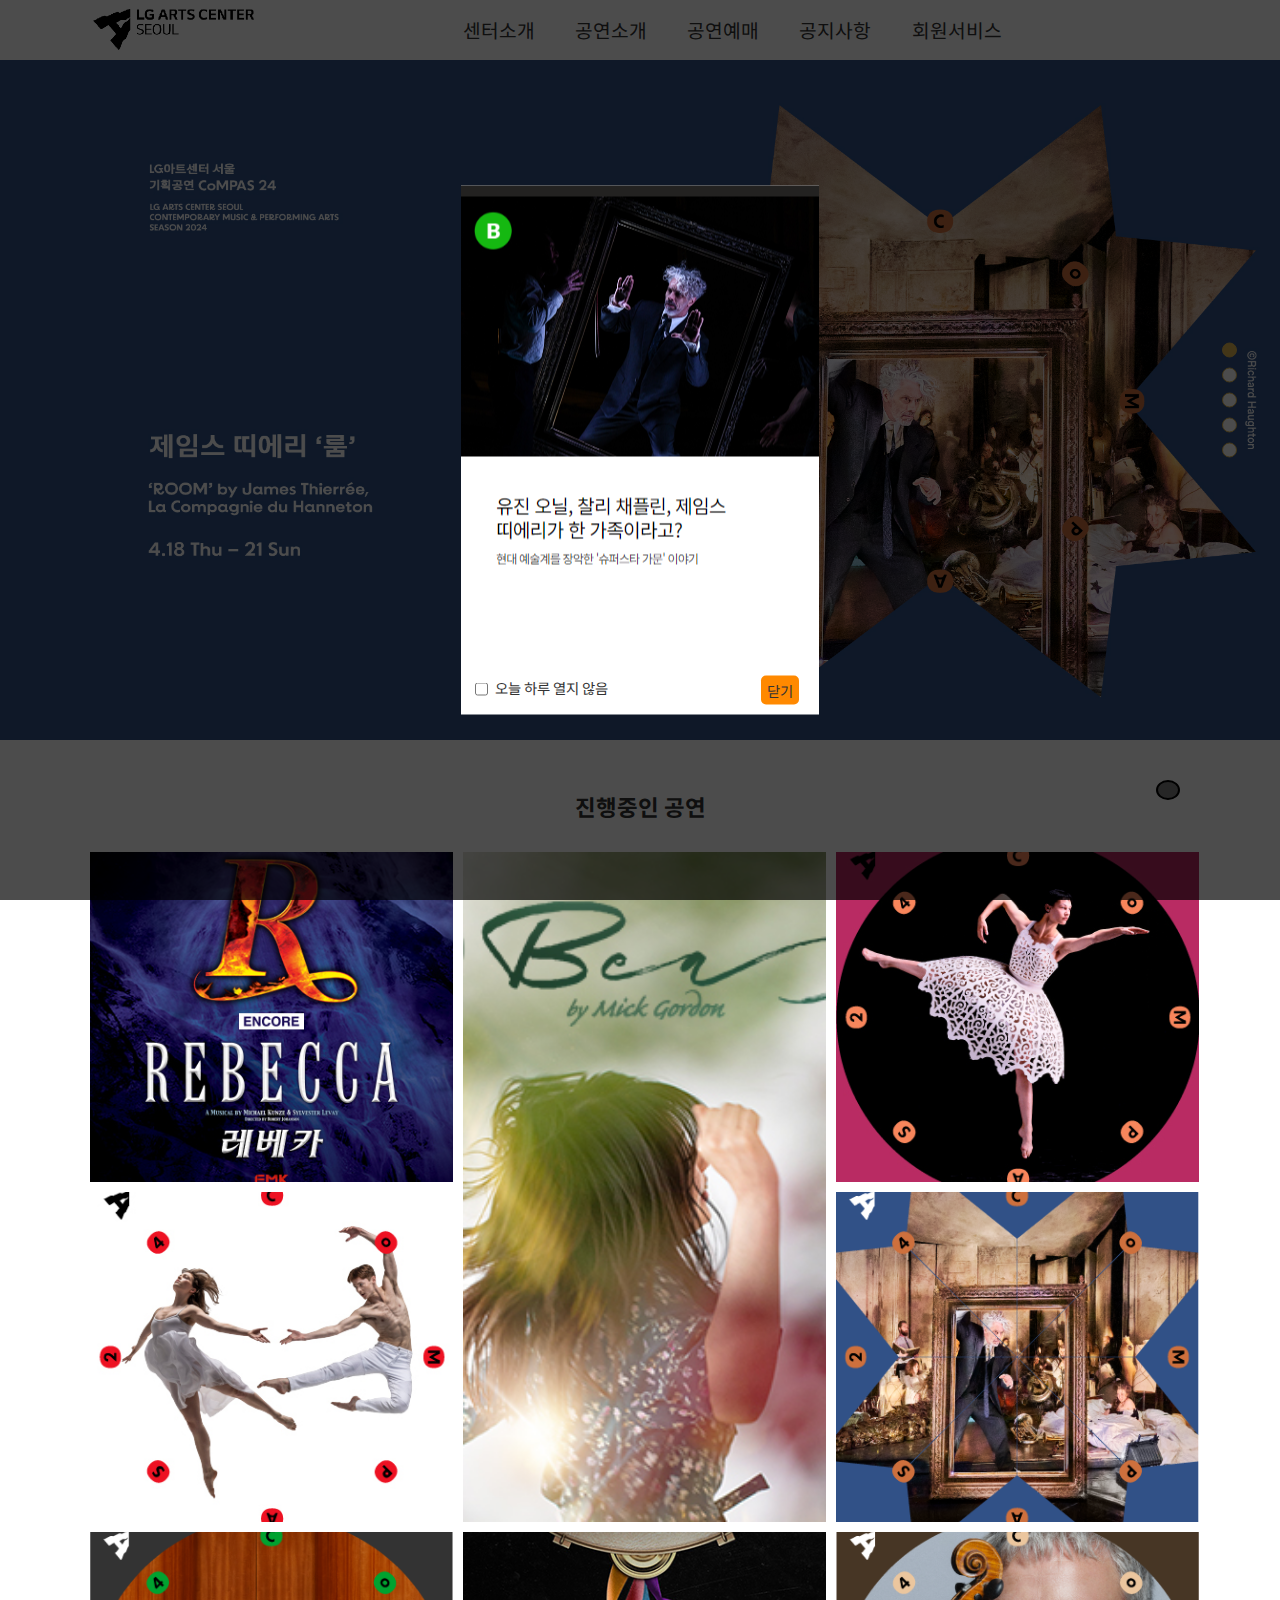
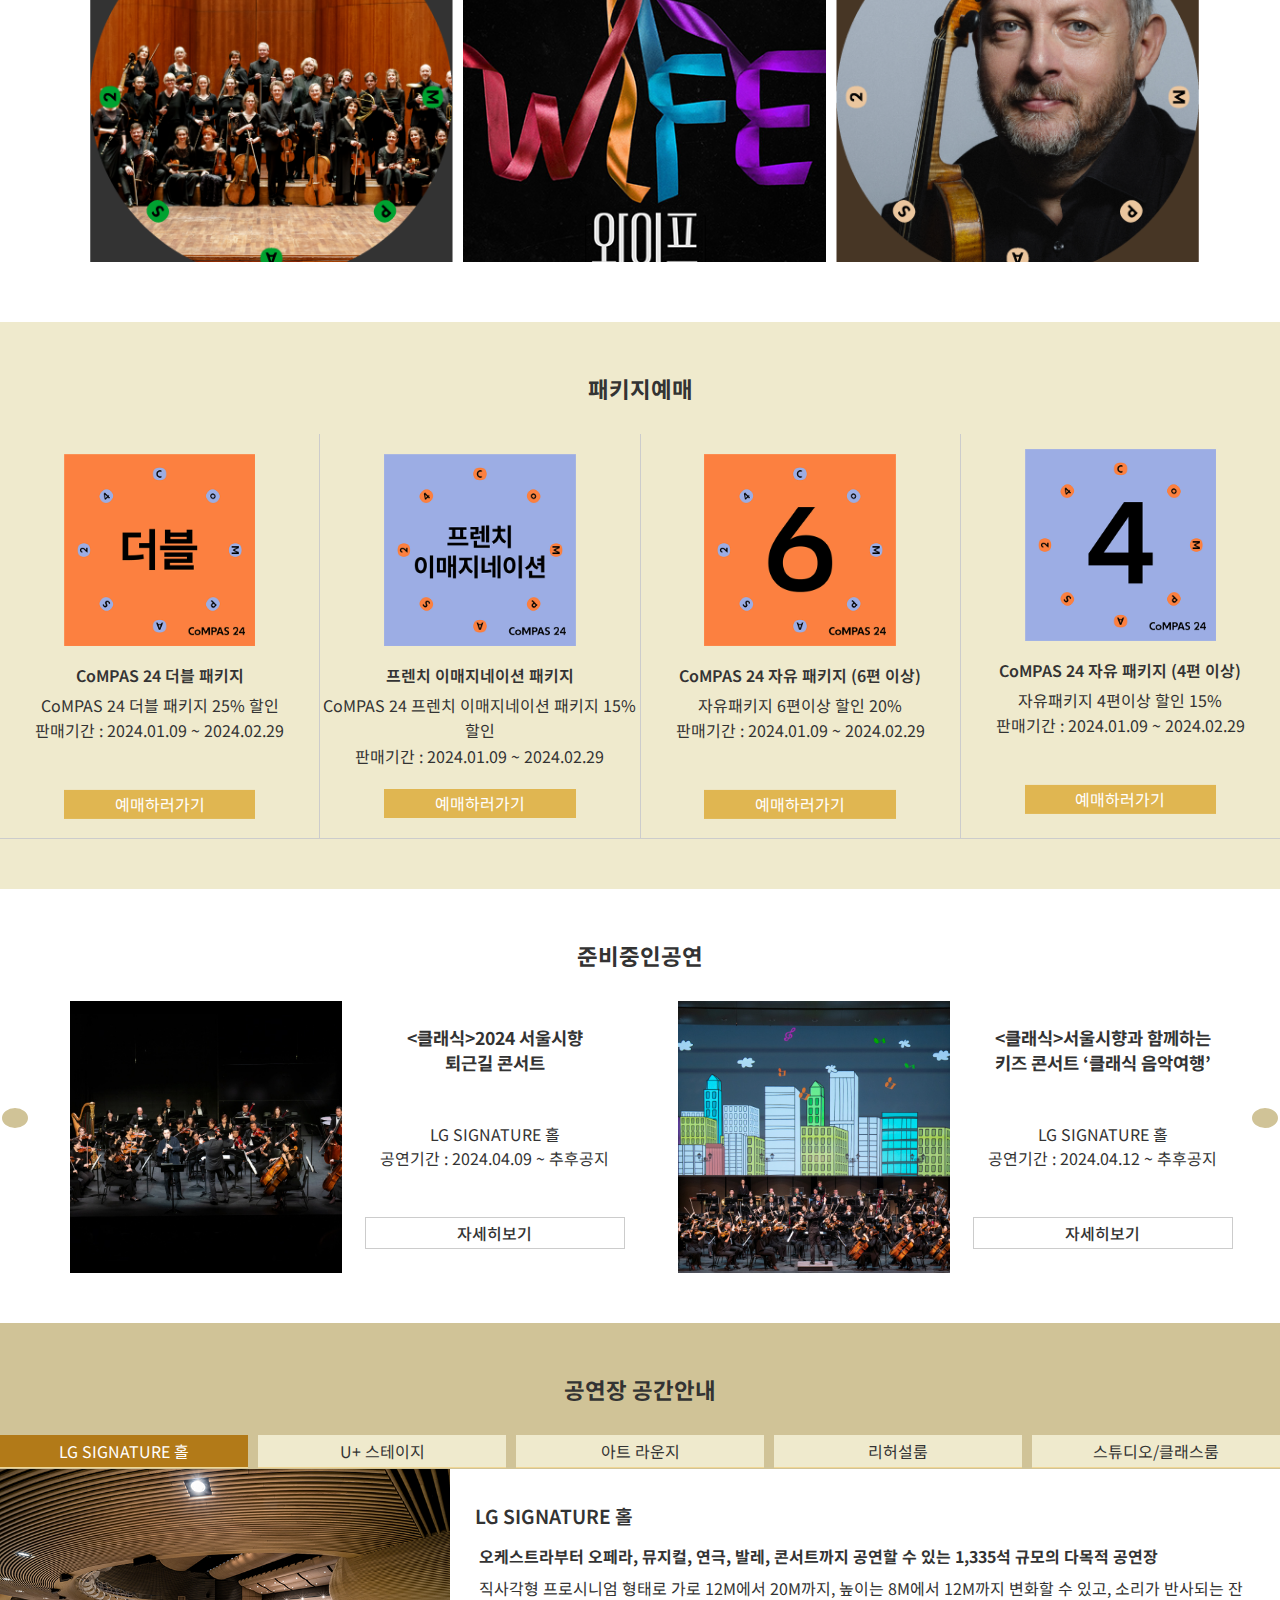
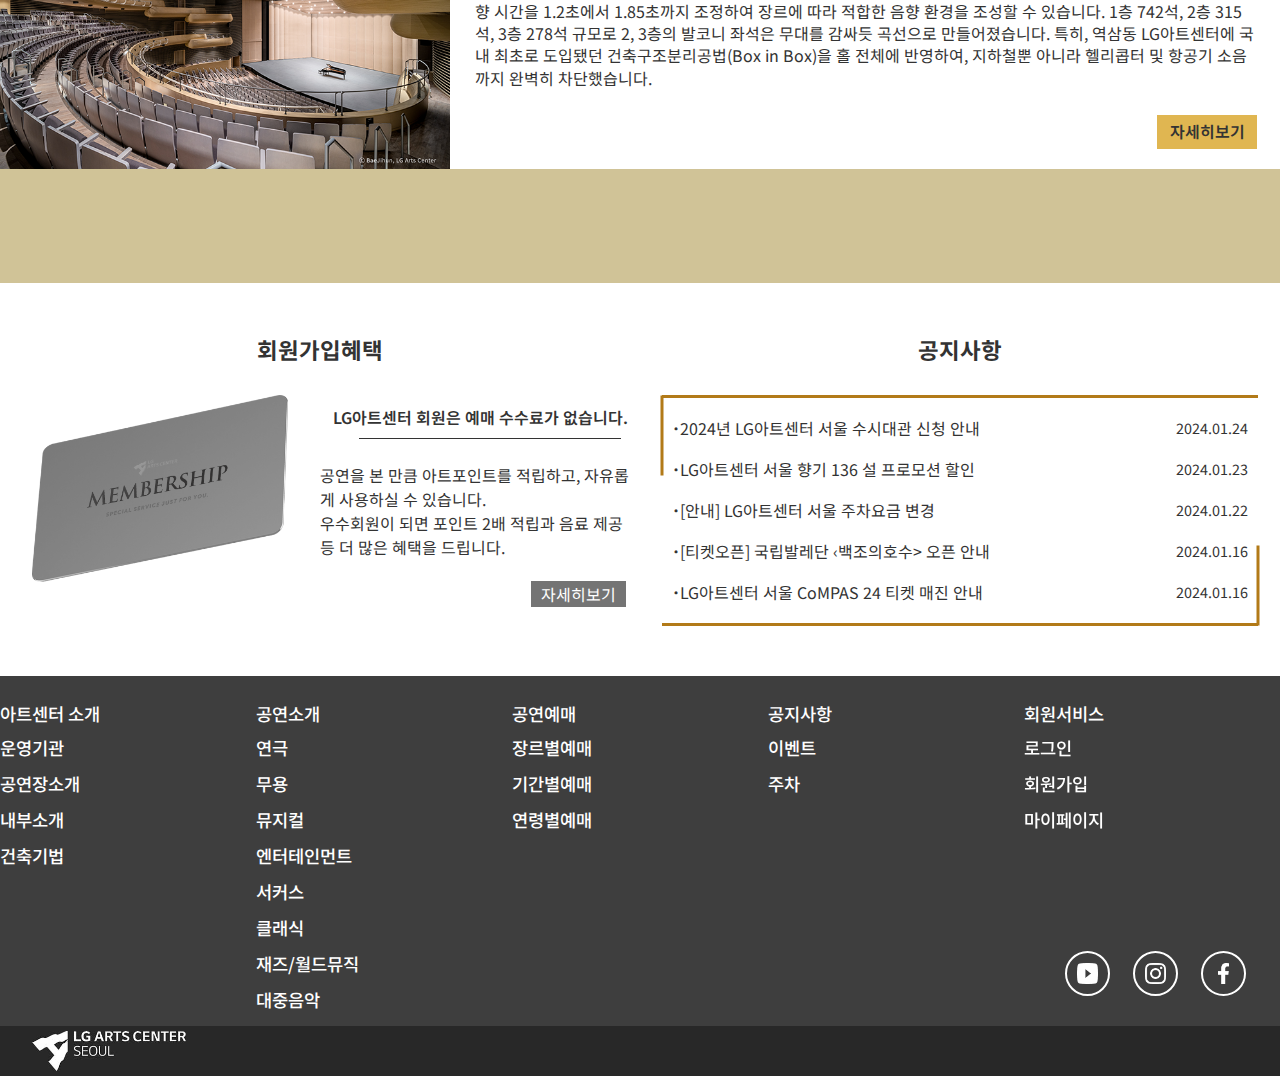
==== commit 96e110c2: "수정했다" ====
--- a/index.html
+++ b/index.html
@@ -250,7 +250,7 @@
                                 <img src="./images/preparing-rushhour.jpg" alt="퇴근길 콘서트">
                                 <img src="./images/preparing-rushhour1.jpg" alt="퇴근길 콘서트">
                                 <div>
-                                    <h3>&#60;클래식&#62;2024 서울시향 퇴근길 콘서트</h3>
+                                    <h3>&#60;클래식&#62;2024 서울시향<br>퇴근길 콘서트</h3>
                                     <p>LG SIGNATURE 홀<br>공연기간 : 2024.04.09 ~ 추후공지
                                     </p>
                                     <span>자세히보기</span>
@@ -262,7 +262,7 @@
                                 <img src="./images/preparing-kids.jpg" alt="키즈 콘서트">
                                 <img src="./images/preparing-kids1.png" alt="키즈 콘서트">
                                 <div>
-                                    <h3>&#60;클래식&#62;서울시향과 함께하는 키즈 콘서트 ‘클래식 음악여행’</h3>
+                                    <h3>&#60;클래식&#62;서울시향과 함께하는<br>키즈 콘서트 ‘클래식 음악여행’</h3>
                                     <p>LG SIGNATURE 홀<br>공연기간 : 2024.04.12 ~ 추후공지</p>
                                     <span>자세히보기</span>
                                 </div>
@@ -273,7 +273,7 @@
                                 <img src="./images/preparing-mabinogi.jpg" alt="마비노기">
                                 <img src="./images/preparing-mabinogi1.png" alt="마비노기">
                                 <div>
-                                    <h3>&#60;재즈/월드뮤직&#62;마비노기 자라섬재즈 빅밴드 Live</h3>
+                                    <h3>&#60;재즈/월드뮤직&#62;마비노기<br>자라섬재즈 빅밴드 Live</h3>
                                     <p>LG SIGNATURE 홀<br>공연기간 : 2024.05.01 ~ 추후공지</p>
                                     <span>자세히보기</span>
                                 </div>
@@ -284,7 +284,7 @@
                                 <img src="./images/preparing-Dancing-with-Pina-(working-title).png" alt="피나와 함께 춤을">
                                 <img src="./images/preparing-Dancing-with-Pina-(working-title)1.png" alt="피나와 함께 춤을">
                                 <div>
-                                    <h3>&#60;연극&#62; Creator's Box: '피나와 함께 춤을(가제)'</h3>
+                                    <h3>&#60;연극&#62; Creator's Box <br>'피나와 함께 춤을(가제)'</h3>
                                     <p>U+ 스테이지<br>공연기간 : 2024.09.28 ~ 10.06</p>
                                     <span>자세히보기</span>
                                 </div>
@@ -414,7 +414,7 @@
                 <h2>공지사항<i class="	fas fa-plus"></i></h2>
                 <ul>
                     <li><a href="javascript:void(0);" title="서울 수시대관 신청"><span> &dot;2024년 LG아트센터 서울 수시대관 신청
-                                안내</span><span>2024.01.04</span></a>
+                                안내</span><span>2024.01.24</span></a>
                     </li>
                     <li><a href="javascript:void(0);" title="설 프로모션"><span> &dot;LG아트센터 서울 향기 136 설 프로모션
                                 할인</span><span>2024.01.23</span></a>
@@ -498,9 +498,6 @@
                     </li>
                     <li><a href="javascript:void(0);" title="공지사항">공지사항 <span>&nbsp;</span><span>&nbsp;</span></a>
                         <ul class="sub">
-                            <li>
-                                <a href="javascript:void(0);" title="공지사항">공지사항</a>
-                            </li>
                             <li>
                                 <a href="javascript:void(0);" title="이벤트">이벤트</a>
                             </li>
--- a/css/base.css
+++ b/css/base.css
@@ -1,4 +1,5 @@
 @charset "utf-8";
+
 @import url('https://fonts.googleapis.com/css2?family=Noto+Sans+KR:wght@400; 500; 600; 700&display=swap');
 * { font-family: 'Noto Sans KR', sans-serif, arial; color: #333; font-size: 16px; } 
 
@@ -10,11 +11,11 @@
 
 section>h2 { display: none; max-width: 1280px; } 
 
-h2 { font-size: 1.4rem; line-height: 2rem; } 
+h2:not(.f_bottom h2) { font-size: 1.4rem; line-height: 2rem; } 
 
-h3 { font-size: 1.2rem; line-height: 1.6rem;}
+h3 { font-size: 1.1rem; line-height: 1.6rem;}
 
-h4 { font-size: 1.1rem; line-height: 1.3rem;}
+h4 { font-size: 1.05rem; line-height: 1.3rem;}
 
 article { margin: 0px auto; } 
 
--- a/css/mobile.css
+++ b/css/mobile.css
@@ -49,14 +49,12 @@
 
 /* 메인메뉴서식 */
 
-.gnb { position: fixed; top: 60px; left: 0px; width: 100%; height: 100%; background-color: rgba(0, 0, 0, 0.8); z-index: 10; display: none; } 
+.gnb { position: fixed; top: 60px; left: 0px; width: 100%; height: 100%; background-color: rgba(0, 0, 0, 0.8); z-index: 600; display: none; } 
 
 
 .gnb>ul { width: 100%; padding: 30px 0px; } 
 
 .gnb ul { border-bottom: 1px solid #747474; } 
-
-.gnb ul li a { transition: 0.2s; } 
 
 .gnb>ul>li>a { color: #fff; font-size: 1.2rem; line-height: 2rem; display: block; margin: 10px; padding: 0px 7.5%; } 
 
@@ -70,14 +68,14 @@
 .gnb .sub { padding-bottom: 10px; display: none; } 
 
 
-.gnb .sub>li>a { font-size: 1rem; color: #fff; line-height: 2rem; display: block; text-indent: 1rem; padding: 0px 7.5%; } 
+.gnb .sub a { font-size: 1rem; color: #fff; line-height: 2rem; display: block; text-indent: 1rem; padding: 0px 7.5%; } 
 
 
 /* ---------------------------------------------- */
 
 /* 메인서식 */
 
-article>h2 { text-align: center; margin-bottom: 30px; border-bottom: 6px double #AC631A; border-top: 6px double #AC631A; line-height: 45px; } 
+article>h2 { text-align: center; margin-bottom: 30px; /*border-bottom: 6px double #AC631A; border-top: 6px double #AC631A*/; line-height: 45px; } 
 
 
 /* 배너서식 */
@@ -85,7 +83,7 @@
 
 .banner ul li { position: absolute; top: 0px; left: 0px; height: 50vh; max-height: 433px; display: block; } 
 
-.banner ul li:first-child { z-index: 10; } 
+.banner ul li:first-child { z-index: 9; } 
 
 .banner ul li:nth-child(2) { z-index: 8; } 
 
@@ -185,9 +183,9 @@
 
 .package ul li img { width: 60%; margin-bottom: 10px; } 
 
-.package ul li dl dt { padding: 10px 0px; } 
-
-.package ul li dl dd { line-height: 1.6rem; font-size: 1.2rem; line-height: 1.6rem; } 
+.package ul li dl dt { padding: 10px 0px; font-weight: 600; } 
+
+.package ul li dl dd { line-height: 1.6rem; font-size: 1rem; line-height: 1.6rem; } 
 
 .package ul li a:last-child { display: inline-block; background-color: #E0B651; color: #fff; width: 60%; line-height: 1.8rem; margin: 20px 0px; } 
 
@@ -199,17 +197,17 @@
 
 .pre_list li { width: 100%; flex-shrink: 0; } 
 
-.pre_list li a { width: 95%; padding: 0px 2.5%; display: block; } 
-
-.pre_list li a img { width: 95%; padding: 0px 2.5%; } 
-
-.pre_list li a img:nth-child(2) { display: none; height: 0px; } 
-
-.pre_list li a h4 { padding: 15px 0px; text-align: center; } 
-
-.pre_list li a p { text-align: center; line-height: 1.5rem; } 
-
-.pre_list li a span { padding: 10px; display: inline-block; float: right; font-weight: 500; border: 1px solid #ccc; } 
+.pre_list a { width: 95%; padding: 0px 2.5%; display: block; } 
+
+.pre_list a img { width: 95%; padding: 0px 2.5%; } 
+
+.pre_list a img:nth-child(2) { display: none; height: 0px; } 
+
+.pre_list a h4 { padding: 15px 0px; text-align: center; } 
+
+.pre_list a p { text-align: center; line-height: 1.5rem; } 
+
+.pre_list a span { padding: 10px; display: inline-block; float: right; font-weight: 500; border: 1px solid #ccc; } 
 
 .preparing_screen article .fas { padding: 10px 13px; font-size: 1.5rem; border: 2px solid #fff; border-radius: 50%; position: absolute; top: 40%; color: #fff; background-color: #D0C397; cursor: pointer; } 
 
@@ -229,11 +227,11 @@
 
 .theater ul { position: relative; } 
 
-.theater ul li { margin: 0px auto; } 
-
-.theater ul li>a { line-height: 2rem; display: inline-block; width: 100%; text-align: center; background-color: #EFEACD; border-bottom: 1px solid #f0d694; } 
-
-.theater ul li>div { display: none; } 
+.theater li { margin: 0px auto; } 
+
+.theater li>a { line-height: 2rem; display: inline-block; width: 100%; text-align: center; background-color: #EFEACD; border-bottom: 1px solid #f0d694; } 
+
+.theater li>div { display: none; } 
 
 .view { display: flex !important; flex-direction: column; } 
 
@@ -242,17 +240,17 @@
 
 .view_color { background-color: #B27A18 !important; color: #fff; } 
 
-.theater ul li img { width: 100%; margin: 0px auto; margin-bottom: 10px; } 
-
-.theater ul li dl { padding: 2%; background-color: #fff; } 
-
-.theater ul li dl dt { padding: 10px 0px; font-size: 1.2rem; line-height: 1.6rem; } 
-
-.theater ul li dl dd:nth-child(2) { padding: 5px 0px 10px; } 
-
-.theater ul li dl dd { line-height: 1.4rem; } 
-
-.theater ul li div a { line-height: 2rem; font-weight: 600; width: 100px; text-align: center; align-self: end; transform: translateX(-3%); float: right; margin: 20px; border-bottom: 2px solid #E0B651; background-color: #E0B651; } 
+.theater li img { width: 100%; margin: 0px auto; margin-bottom: 10px; } 
+
+.theater li dl { padding: 2%; background-color: #fff; } 
+
+.theater li dt { padding: 10px 0px; font-size: 1.2rem; line-height: 1.6rem; font-weight: 600;} 
+
+.theater li dd:nth-child(2) { padding: 5px 0px 10px; } 
+
+.theater li dd { line-height: 1.4rem; } 
+
+.theater li div a { line-height: 2rem; font-weight: 600; width: 100px; text-align: center; align-self: end; transform: translateX(-3%); float: right; margin: 20px; border-bottom: 2px solid #E0B651; background-color: #E0B651; } 
 @media screen and ( max-width : 743px) and (min-width:533px){
  .theater { height: 1120px; } 
  }
@@ -268,11 +266,11 @@
 
 .membership p { margin-top: 20px; position: relative; line-height: 1.5rem; } 
 
-.membership p span:first-child { text-align: center; display: block; font-weight: 600; position: relative; margin-bottom: 10px; } 
-
-.membership p span:first-child::after { content: ""; position: absolute; bottom: -10px; left: 6%; height: 1px; width: 88%; background-color: #333; } 
-
-.membership p span:last-child { position: absolute; top: 32px; left: 6%; background-color: #fff; width: 20px; height: 2px; animation: ll 10s infinite linear; } 
+.membership  span:first-child { text-align: center; display: block; font-weight: 600; position: relative; margin-bottom: 10px; } 
+
+.membership  span:first-child::after { content: ""; position: absolute; bottom: -10px; left: 6%; height: 1px; width: 88%; background-color: #333; } 
+
+.membership  span:last-child { position: absolute; top: 32px; left: 6%; background-color: #fff; width: 20px; height: 2px; animation: ll 10s infinite linear; } 
 
 
 
@@ -300,9 +298,9 @@
 
 .notice ul li { clear: both; line-height: 40px; border-bottom: 1px solid #fff; } 
 
-.notice ul li a span:first-child { float: left; font-size: 1rem; } 
-
-.notice ul li a span:last-child { float: right; font-size: 0.9rem; line-height: 40px; } 
+.notice span:first-child { float: left; font-size: 1rem; } 
+
+.notice span:last-child { float: right; font-size: 0.9rem; line-height: 40px; } 
 
 
 
@@ -319,15 +317,15 @@
 
 
 
-.f_top>.lnb>ul>li { position: relative; padding: 5px 0px; } 
-
-.f_top>.lnb>ul>li>a { color: #fff; font-size: 1.1rem; display: block; font-weight: 500; line-height: 2rem; text-indent: 2.5%; } 
-
-.f_top>.lnb>ul>li>a>span { display: inline-block; width: 12px; height: 3px; background-color: #fff; position: relative; bottom: -14px; } 
-
-.f_top>.lnb>ul>li>a>span:first-child { transform: rotate(60deg); right: -7.1px; } 
-
-.f_top>.lnb>ul>li>a>span:last-child { transform: rotate(-60deg); } 
+.f_top .lnb li { position: relative; padding: 5px 0px; } 
+
+.f_top .lnb li>a { color: #fff; font-size: 1.1rem; display: block; font-weight: 500; line-height: 2rem; text-indent: 2.5%; } 
+
+.f_top .lnb li span { display: inline-block; width: 12px; height: 3px; background-color: #fff; position: relative; bottom: -14px; } 
+
+.f_top .lnb li span:first-child { transform: rotate(60deg); right: -7.1px; } 
+
+.f_top .lnb li span:last-child { transform: rotate(-60deg); } 
 
 .f_top .sub { width: 100%; position: absolute; background-color: #666666; display: none; z-index: 500; } 
 
@@ -350,7 +348,7 @@
 .f_bottom { width: 95%; height: 50px; background-color: #282828; padding: 0px 2.5%; } 
 
 
-.f_bottom a>img { height: 40px; padding: 5px 0px; } 
+.f_bottom a>img { height: 40px; padding-top: 5px; } 
 
 
  /* 모달서식 */
--- a/css/tablet.css
+++ b/css/tablet.css
@@ -7,9 +7,9 @@
  .banner ul {
  height: 50vh; } 
 
- .banner ul li { width: 100%; max-height: 483px; height: 50vh; } 
+ .banner li { width: 100%; max-height: 483px; height: 50vh; } 
 
- .banner ul li a img { height: 100%; width: 100%; max-height: 483px; } 
+ .banner li a img { height: 100%; width: 100%; max-height: 483px; } 
 
  /* 진행중인공연 */
  .screen_list { width: 90%; margin: 0px auto 10px; grid-template-columns: repeat(3, 33%); grid-template-rows: repeat(3, 190px); grid-template-areas:
@@ -38,14 +38,14 @@
  /* 준비중인공연 */
  .pre_list { width: 95%; margin: 0px auto; } 
 
- .pre_list li a { display: flex; } 
+ .pre_list a { display: flex; } 
 
- .pre_list li a img { width: 50%; padding: 0px 2.5%; } 
+ .pre_list a img { width: 50%; padding: 0px 2.5%; } 
 
  @media (max-width:1279px) and (min-width:744px){
- .pre_list li a img:first-child { width: 30%; } 
+ .pre_list a img:first-child { width: 30%; } 
 
- .pre_list li a img:nth-child(2) { display: inline-block; height: 100%; width: 30%; } 
+ .pre_list a img:nth-child(2) { display: inline-block; height: 100%; width: 30%; } 
 
  .pre_list li div { width: 40%; } 
  }
@@ -54,7 +54,7 @@
 
  .pre_list li div { width: 45%; text-align: center; display: flex; flex-direction: column; justify-content: space-around; } 
 
- .pre_list li a span { text-align: center; } 
+ .pre_list a span { text-align: center; } 
 
  .preparing_screen article .fas { top: 50%; } 
 
@@ -62,17 +62,17 @@
  /* 공연장/공간안내 */
  .theater { height: 750px; } 
 
- .theater ul li>div { flex-direction: row; width: 95%; margin: 0px 2.5%; } 
+ .theater li>div { flex-direction: row; width: 95%; margin: 0px 2.5%; } 
 
  @media screen and (max-width:1100px){
- .theater ul li dl { padding-bottom: 50px; } 
+ .theater li dl { padding-bottom: 50px; } 
 }
 
- .theater ul li img { width: 50%; margin-bottom: 0px; min-height: 471px; } 
+ .theater li img { width: 50%; margin-bottom: 0px; min-height: 471px; } 
 
- .theater ul li dl { width: 48%; } 
+ .theater li dl { width: 48%; } 
 
- .theater ul li div a { position: absolute; right: 3%; } 
+ .theater li div a { position: absolute; right: 3%; } 
 
  .view { flex-direction: row; } 
 
@@ -92,9 +92,9 @@
 
  .f_top>.lnb>ul { display: flex; justify-content: space-around; } 
 
- .f_top>.lnb>ul>li { width: 20%; } 
+ .f_top .lnb li { width: 20%; } 
 
- .f_top>.lnb>ul>li>a { text-indent: 15px; } 
+ .f_top .lnb li>a { text-indent: 15px; } 
 
  /* 푸터탑 서브내비게이션 */
  .f_top .sub { display: block; background-color: transparent; } 
@@ -102,8 +102,8 @@
 
  .f_top .sub>li>a { text-indent: 10px; } 
 
- .f_top>.lnb>ul>li>a>span:first-child,
- .f_top>.lnb>ul>li>a>span:last-child { display: none; } 
+ .f_top .lnb li span:first-child,
+ .f_top .lnb li span:last-child { display: none; } 
 
  .f_top .sub>li { border: none; } 
 
--- a/css/pc.css
+++ b/css/pc.css
@@ -1,7 +1,6 @@
-@charset "utf-8";
-body::-webkit-scrollbar { display: none; } 
-
-@media screen and (min-width:1280px) {
+@charset "utf-8";body::-webkit-scrollbar { display: none; } 
+
+@media screen and (min-width:1280px){
  .screen h2 .fas,
  .notice h2 .fas { display: none !important; } 
 
@@ -14,8 +13,7 @@
 
  .search_box form { width: 1000px; } 
 
- .search_box {
- height: 100px; } 
+ .search_box { height: 100px; } 
 
  /* 내비게이션서식 */
  .toggle { display: none; } 
@@ -23,12 +21,11 @@
  .gnb_wrap { order: 2; } 
 
  /* 메인내비 */
- .gnb { display: block; position: relative; top: 0px; background-color: transparent}
+ .gnb { display: block; position: relative; top: 0px; background-color: transparent ;} 
 
  .gnb ul { border: none; } 
 
- .gnb>ul { display: flex; padding: 0px;
- border-bottom: none; } 
+ .gnb>ul { display: flex; padding: 0px; border-bottom: none; } 
 
  .gnb>ul>li { margin: 0px 10px; position: relative; } 
 
@@ -47,20 +44,20 @@
 
  .gnb .sub::after { content: ""; position: absolute; top: 0px; left: 129px; width: 100vw; height: 300px; background-color: rgba(0, 0, 0, .5); } 
 
- .gnb .sub>li>a { white-space: nowrap; padding: 0px; } 
+ .gnb .sub a { white-space: nowrap; padding: 0px; } 
 
  header .sub>li>a:hover { font-weight: 600; } 
 
  /* 메인서식 */
 
- article { width: 1280px; margin: 0px auto; } 
+ article { width: 1280px !important; margin: 0px auto; } 
 
  /* 배너서식 */
- .banner { width: 100%; height: 600px; max-height: none; } 
-
- .banner ul li { width: 100%; height: 600px; } 
-
- .banner ul li a img { height: 600px; width: 100%; } 
+ .banner { width: 100%; height: 680px; max-height: none; } 
+
+ .banner ul li{ width: 100%; height: 100%;  } 
+
+ .banner ul li a img { height: 680px; width: 100%; } 
 
 
 
@@ -76,7 +73,7 @@
  .screen_list>li:nth-child(5),
  .screen_list>li:last-child { display: block; } 
 
- .screen_list>li { width: 100%; height: 100%; max-width: none; transition: 0.5s;}
+ .screen_list>li { width: 100%; height: 100%; max-width: none; transition: 0.5s; } 
 
  .screen_list>li:hover { filter: grayscale(0.5); } 
 
@@ -87,12 +84,11 @@
  /* 패키지예매 */
  .package ul { display: grid; flex-wrap: wrap; grid-template-columns: repeat(4, auto); grid-template-rows: repeat(1, auto); } 
 
- .package ul li { margin: 0px; padding: 20px 0px 0px 0px;
- transition: 0.5s; } 
+ .package ul li { margin: 0px; padding: 20px 0px 0px 0px; transition: 0.5s; } 
 
  .package ul li:hover>a img { transform: scale(1.03); transition: 0.5s; } 
 
- .package ul li>a dl:hover { text-decoration: underline;}
+ .package ul li>a dl:hover { text-decoration: underline; } 
 
  .package ul li:not(:nth-child(2)) a:last-child { transform: translateY(90%); } 
 
@@ -123,8 +119,7 @@
 
  .pre_list li a span { text-align: center; padding: 7px; border: 1px solid #ccc; transition: 0.5s; } 
 
- .pre_list li a span:hover {
- background-color: #E0B651; } 
+ .pre_list li a span:hover { background-color: #E0B651; } 
 
  .preparing_screen article .fas { top: 50%; } 
 
@@ -135,28 +130,28 @@
 
  .theater ul { display: flex; max-width: 1280px; margin: 0px auto; position: relative; justify-content: space-between; } 
 
- .theater ul li { width: 20%; margin-left: 10px; position: static; } 
-
- .theater ul li:first-child {
- margin-left: 0px; } 
-
- .theater ul li>div { display: none; position: absolute; width: 100%; height: 300px; margin: 0px; top: 34px; left: 0px; right: 0px; } 
-
-
- .theater ul li img { width: 450px; margin-bottom: 0px; } 
+ .theater li { width: 20%; margin-left: 10px; position: static; } 
+
+ .theater li:first-child { margin-left: 0px; } 
+
+ .theater li>div { display: none; position: absolute; width: 100%; height: 300px; margin: 0px; top: 34px; left: 0px; right: 0px; } 
+
+
+ .theater li img { width: 450px; margin-bottom: 0px; } 
 
 
  .view { flex-direction: row; } 
 
- .theater ul li div a { position: absolute; right: 0px; } 
- .theater ul li div a:hover { border-bottom: 2px solid #333; } 
+ .theater li div a { position: absolute; right: 0px; } 
+ .theater li div a:hover { border-bottom: 2px solid #333; } 
 
 
  /* 공지사항과 멤버십 */
  .notice_wrap { margin: 0px auto 50px; flex-direction: row; width: 1280px; } 
 
  .notice { margin-top: 0px; padding: 0px; background-color: #fff; } 
- .notice ul li:hover { border-bottom: 1px solid #6c6c6c; } 
+ .notice ul li:hover { border-bottom: 1px solid #6c6c6c; border-top: 1px solid #6c6c6c;} 
+ .notice ul li:hover a span:first-child { font-weight: 600; } 
 
  /* 멤버쉽서식 */
 
@@ -164,7 +159,7 @@
  display: flex; position: relative; margin: 0px auto; } 
 
  .membership img { width: 40%; transition: 1s; } 
- .membership img:hover { transform: rotate(25deg); } 
+ .membership img:hover { transform: rotate(10deg); } 
  .membership p { width: 60%; margin-top: 10px; } 
 
  .membership a { position: absolute; right: 10px; bottom: -25px; transition: 0.5s; } 
@@ -178,14 +173,14 @@
 
  .f_top>.lnb>ul { display: flex; justify-content: space-around; } 
 
- .f_top>.lnb>ul>li { width: 20%; } 
-
-
- .f_top>.lnb>ul>li>a { text-indent: 0px; } 
-
- .f_top>.lnb>ul>li>a:hover { color: #E0B651; } 
- .f_top>.lnb>ul>li>a>span:first-child,
- .f_top>.lnb>ul>li>a>span:last-child { display: none; } 
+ .f_top .lnb li { width: 100%; padding: 2px 0px;} 
+
+
+ .f_top .lnb li>a { text-indent: 0px; } 
+
+ .f_top .lnb li>a:hover { color: #E0B651; } 
+ .f_top .lnb li span:first-child,
+ .f_top .lnb li span:last-child { display: none; } 
  /* 푸터 상단서식 */
  .f_top .sub { display: block; background-color: transparent; } 
 
@@ -202,12 +197,12 @@
 
  .f_top>.sns>li:last-child { padding: 10px 15px; } 
 
- .f_bottom h2 { width: 1280px; margin: 0px auto; } 
+ .f_bottom h2 { width: 1280px; margin: 0px auto; height: 50px;} 
 
  .f_top>.sns>li:hover { border: 2px solid #E0B651; background-color: #E0B651; } 
 
  /* 탑버튼 */
- .fa-angle-up { position: fixed; bottom: 100px; right: 100px; background-color: rgba(0, 0, 0, 0.5); color: #fff; border-radius: 50%; border: 2px solid #000000; font-size: 2rem; padding: 10px; cursor: pointer; } 
+ .fa-angle-up { position: fixed; bottom: 100px; right: 100px; background-color: rgba(0, 0, 0, 0.5); color: #fff; border-radius: 50%; border: 2px solid #000000; font-size: 2rem; padding: 8px 10px; cursor: pointer; } 
 
  /* 모달서식 */
  .modal { background-color: rgba(0, 0, 0, 0.7); position: fixed; top: 0px; left: 0px; width: 100%; height: 100%; z-index: 1000; } 
@@ -221,4 +216,4 @@
  .today label { font-size: 0.9rem; color: #333; } 
 
  #c_btn { float: right; margin: 10px 20px; background-color: #ff8900; border: none; padding: 4px 6px; font-size: 0.9rem; border-radius: 5px; cursor: pointer; } 
-}+ }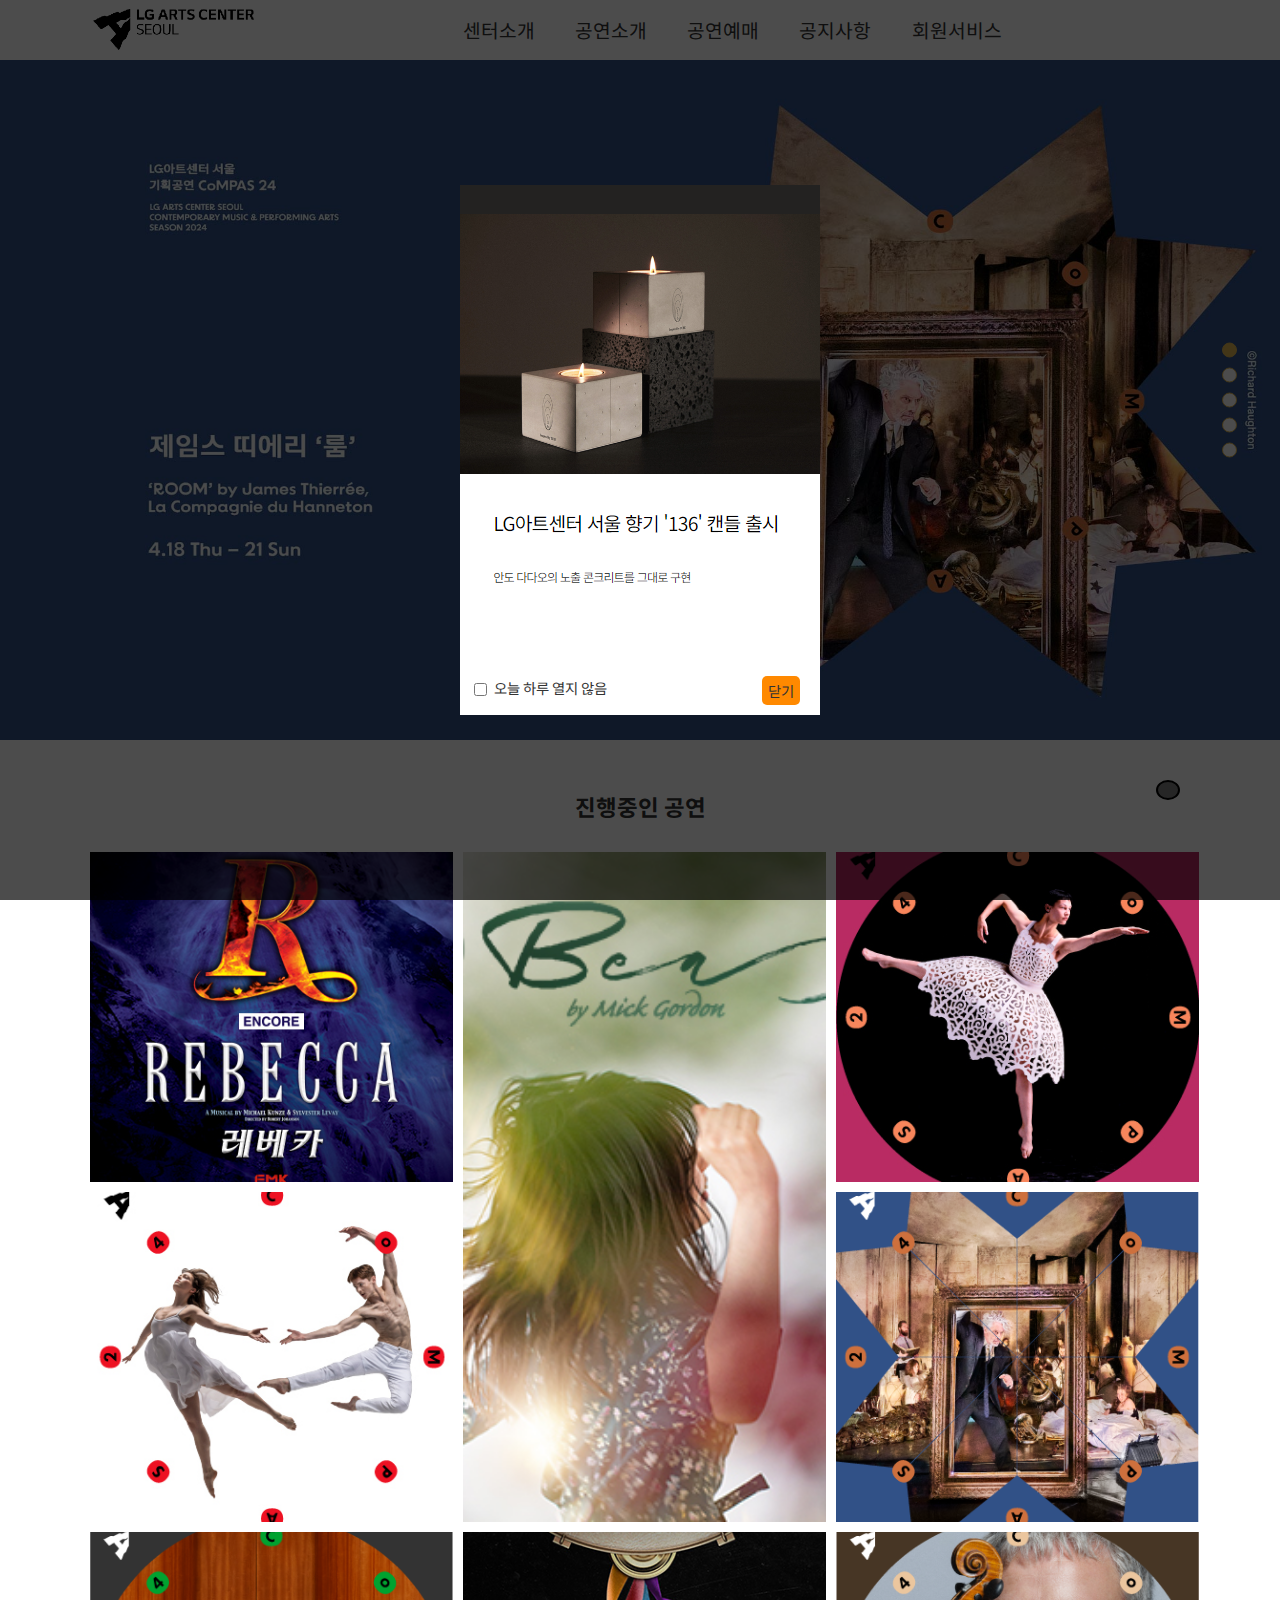
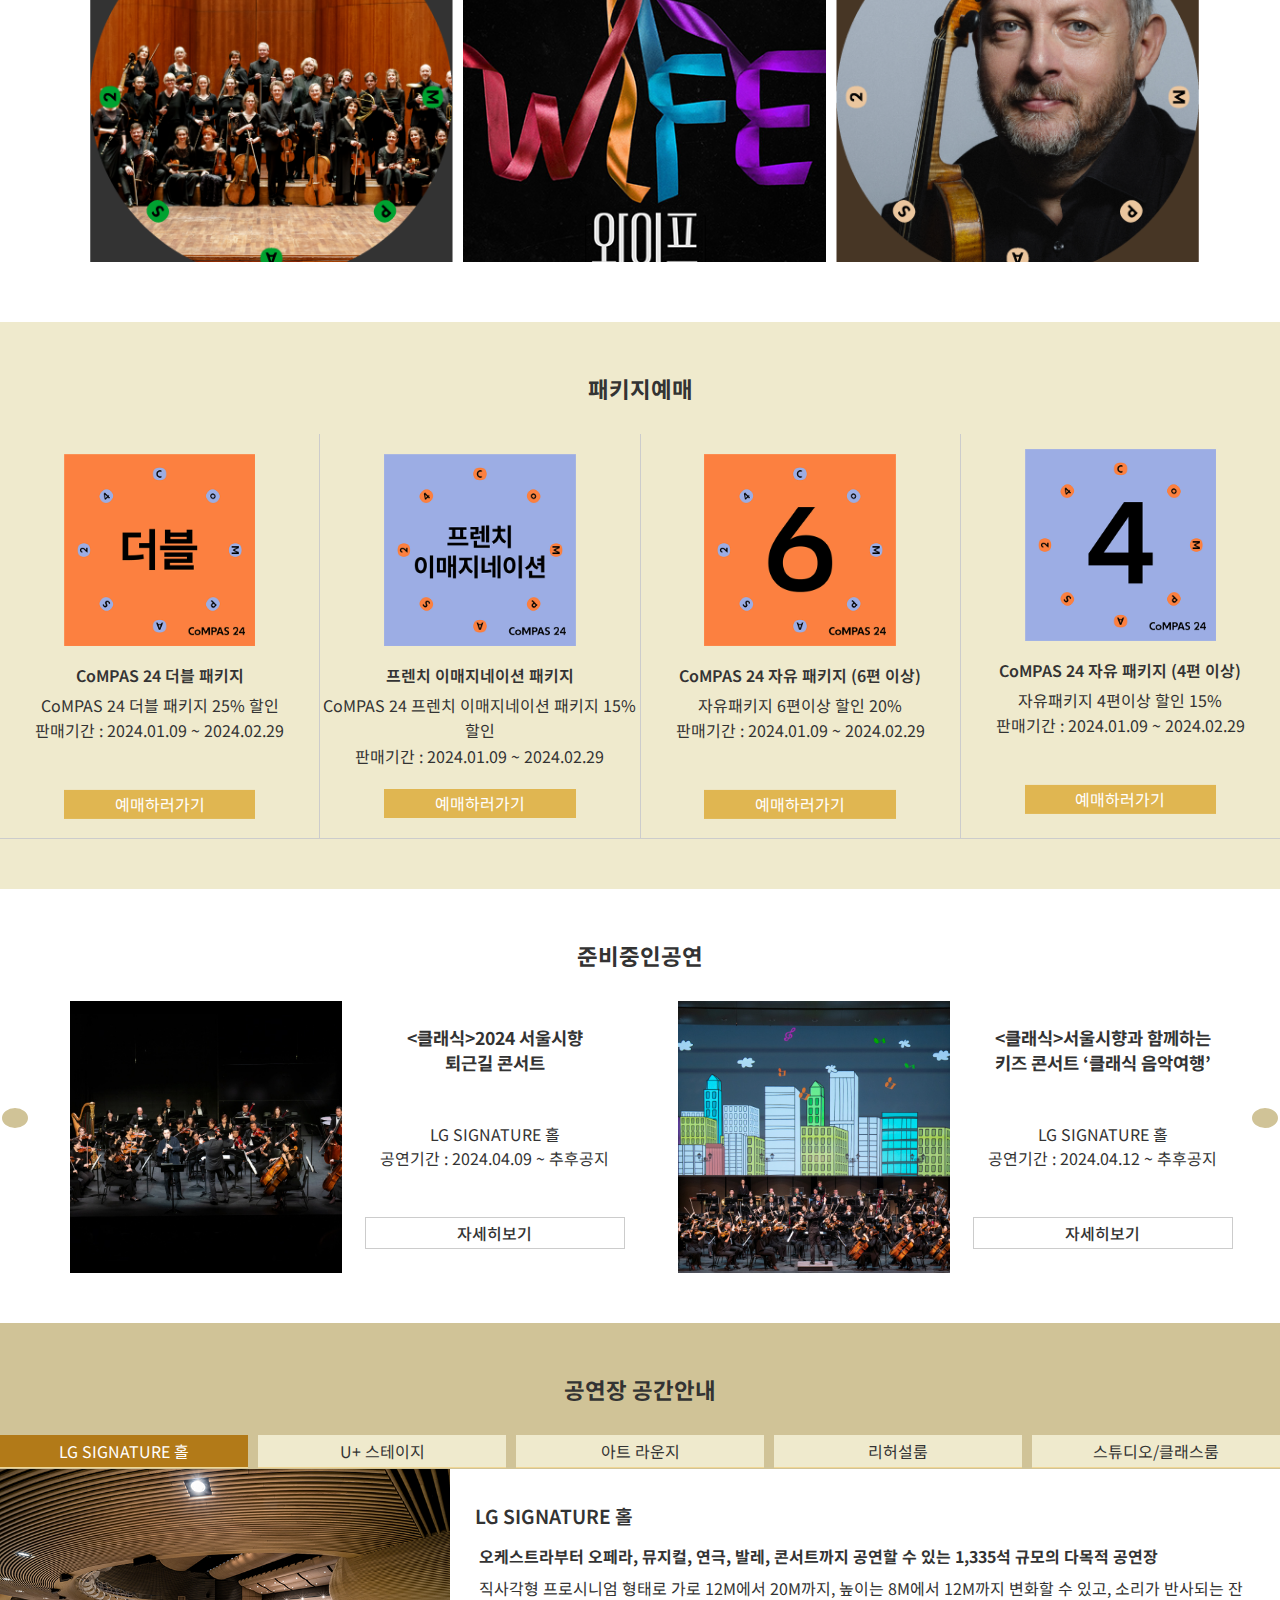
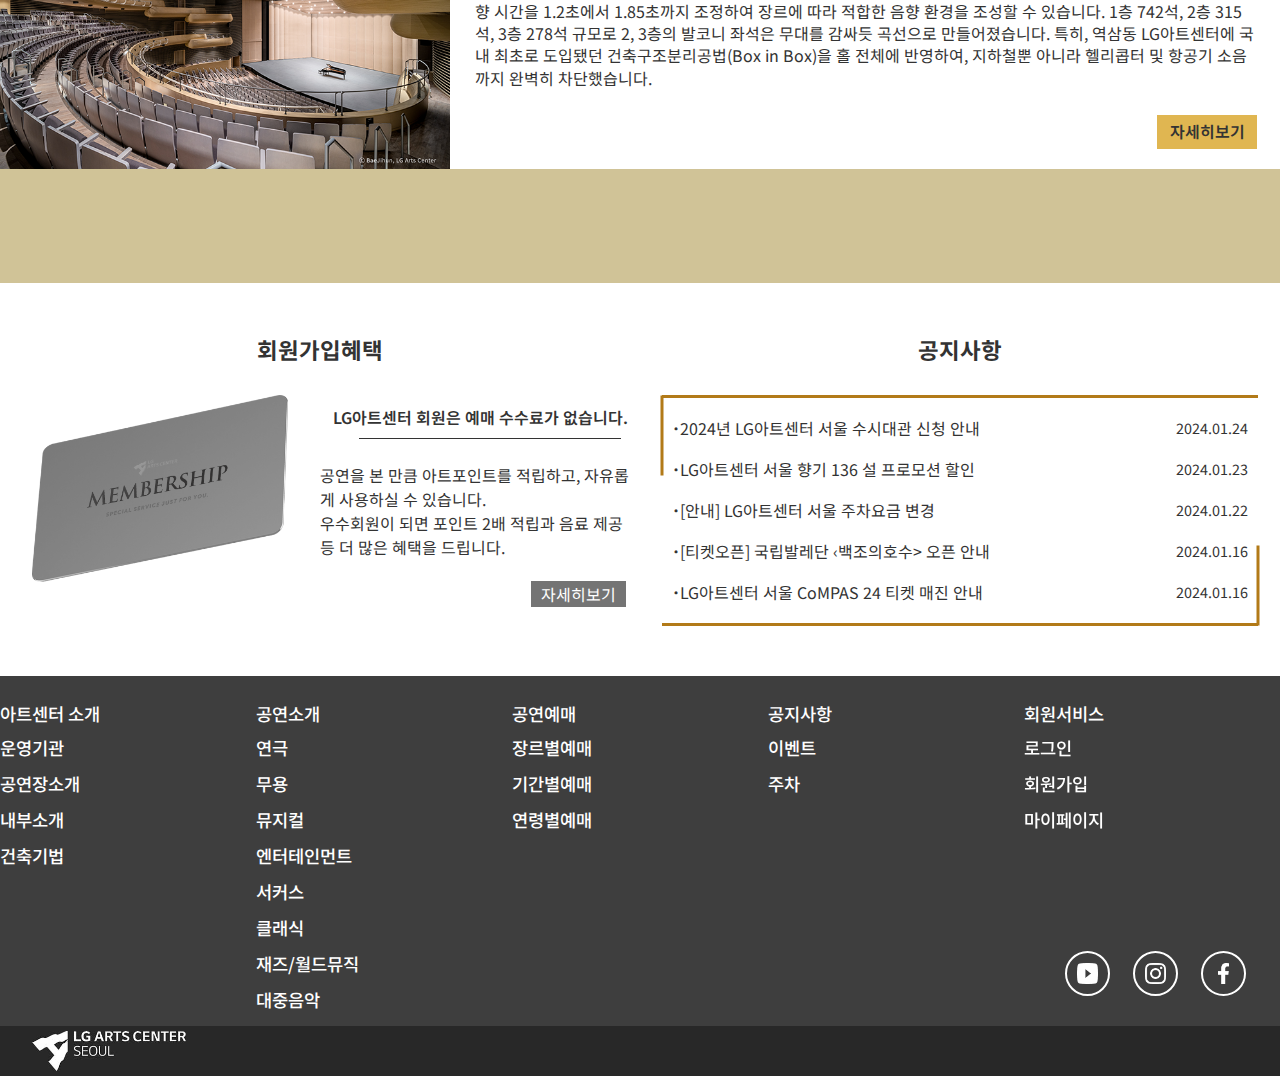
==== commit eeb0e839: "재수정" ====
--- a/index.html
+++ b/index.html
@@ -119,13 +119,13 @@
                 <li><a href="#" title="로미오와줄리엣">
                         <img src="./images/banner-romeo.jpg" alt="romeo and juliet"></a></li>
                 <li><a href="#" title="레베카">
-                        <img src="./images/banner-rebecca.png" alt="rebecca"></a></li>
+                        <img src="./images/banner-rebecca.jpg" alt="rebecca"></a></li>
                 <li><a href="#" title="룸">
                         <img src="./images/banner-room.jpg" alt="room"></a></li>
                 <li><a href="#" title="벚꽃동산">
                         <img src="./images/banner-cherry.jpg" alt="벚꽃동산"></a></li>
                 <li><a href="#" title="와이프">
-                        <img src="./images/banner-wife.png" alt="와이프">
+                        <img src="./images/banner-wife.jpg" alt="와이프">
                     </a></li>
             </ul>
             <div class="b_c_btn">
--- a/css/base.css
+++ b/css/base.css
@@ -1,6 +1,6 @@
 @charset "utf-8";
 
-@import url('https://fonts.googleapis.com/css2?family=Noto+Sans+KR:wght@400; 500; 600; 700&display=swap');
+@import url('https://fonts.googleapis.com/css2?family=Noto+Sans+KR:wght@100..900&display=swap');
 * { font-family: 'Noto Sans KR', sans-serif, arial; color: #333; font-size: 16px; } 
 
 
--- a/css/mobile.css
+++ b/css/mobile.css
@@ -349,7 +349,10 @@
 
 
 .f_bottom a>img { height: 40px; padding-top: 5px; } 
-
+/* 탑버튼 */
+.fa-angle-up{
+    position: absolute;bottom: -50px;
+}
 
  /* 모달서식 */
  .modal { background-color: rgba(0, 0, 0, 0.7); position: fixed; top: 0px; left: 0px; width: 100%; height: 100%; z-index: 1000; } 
--- a/css/tablet.css
+++ b/css/tablet.css
@@ -1,11 +1,8 @@
-@charset "utf-8";
-@media screen and (max-width:1279px) and (min-width:744px) {
- /* 메인서식 */
+@charset "utf-8";@media screen and (max-width:1279px) and (min-width:744px) { /* 메인서식 */
  /* 배너서식 */
  .banner { max-height: 483px; height: 50vh; } 
 
- .banner ul {
- height: 50vh; } 
+ .banner ul { height: 50vh; } 
 
  .banner li { width: 100%; max-height: 483px; height: 50vh; } 
 
@@ -60,19 +57,19 @@
 
 
  /* 공연장/공간안내 */
- .theater { height: 750px; } 
+ .theater { height: 630px; } 
 
  .theater li>div { flex-direction: row; width: 95%; margin: 0px 2.5%; } 
 
  @media screen and (max-width:1100px){
  .theater li dl { padding-bottom: 50px; } 
-}
+ }
 
- .theater li img { width: 50%; margin-bottom: 0px; min-height: 471px; } 
+ .theater li img { width: 50%; margin-bottom: 0px;} 
 
  .theater li dl { width: 48%; } 
 
- .theater li div a { position: absolute; right: 3%; } 
+ .theater li div a { position: absolute; right: 3%; line-height: 1.3rem;font-weight:500;width: 90px;} 
 
  .view { flex-direction: row; } 
 
@@ -92,15 +89,15 @@
 
  .f_top>.lnb>ul { display: flex; justify-content: space-around; } 
 
- .f_top .lnb li { width: 20%; } 
+ .f_top .lnb li { width: 100%; } 
 
- .f_top .lnb li>a { text-indent: 15px; } 
+ .f_top .lnb li>a { text-indent: 10px; } 
 
  /* 푸터탑 서브내비게이션 */
  .f_top .sub { display: block; background-color: transparent; } 
 
 
- .f_top .sub>li>a { text-indent: 10px; } 
+ .f_top .sub>li>a { text-indent: 10px; line-height: 1.6rem;} 
 
  .f_top .lnb li span:first-child,
  .f_top .lnb li span:last-child { display: none; } 
@@ -126,4 +123,7 @@
  .today label { font-size: 0.9rem; color: #333; } 
 
  #c_btn { float: right; margin: 10px 20px; background-color: #ff8900; border: none; padding: 4px 6px; font-size: 0.9rem; border-radius: 5px; cursor: pointer; } 
+ }
+.fa-angle-up{
+    position: absolute;bottom: -50px;
 }--- a/css/pc.css
+++ b/css/pc.css
@@ -33,7 +33,7 @@
 
  .gnb>ul>li>a:hover,
  header .sub>li>a:hover,
- .gnb>ul>li>a:hover>i { background-color: none; color: #333; } 
+ .gnb>ul>li>a:hover>i { background-color: transparent; color: #333; } 
 
  .gnb>ul>li>a>i { float: none; color: #333; } 
 
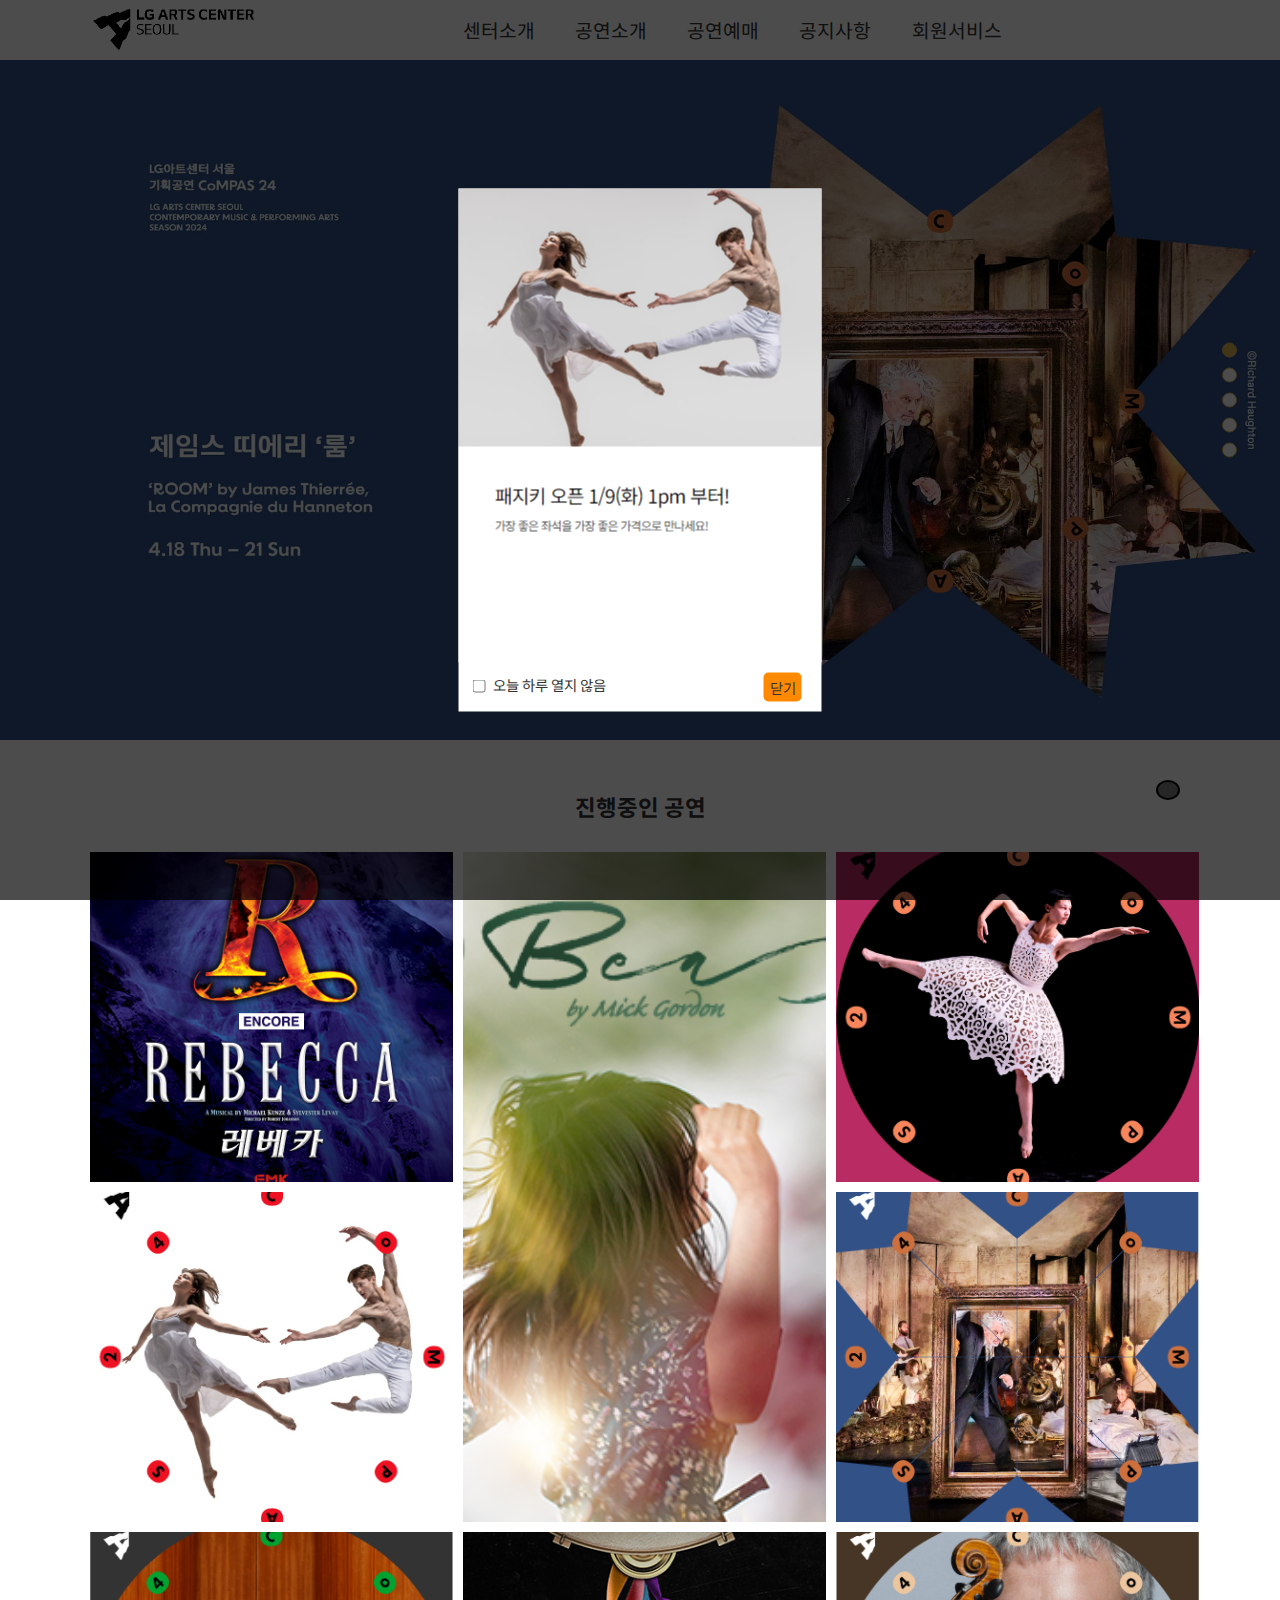
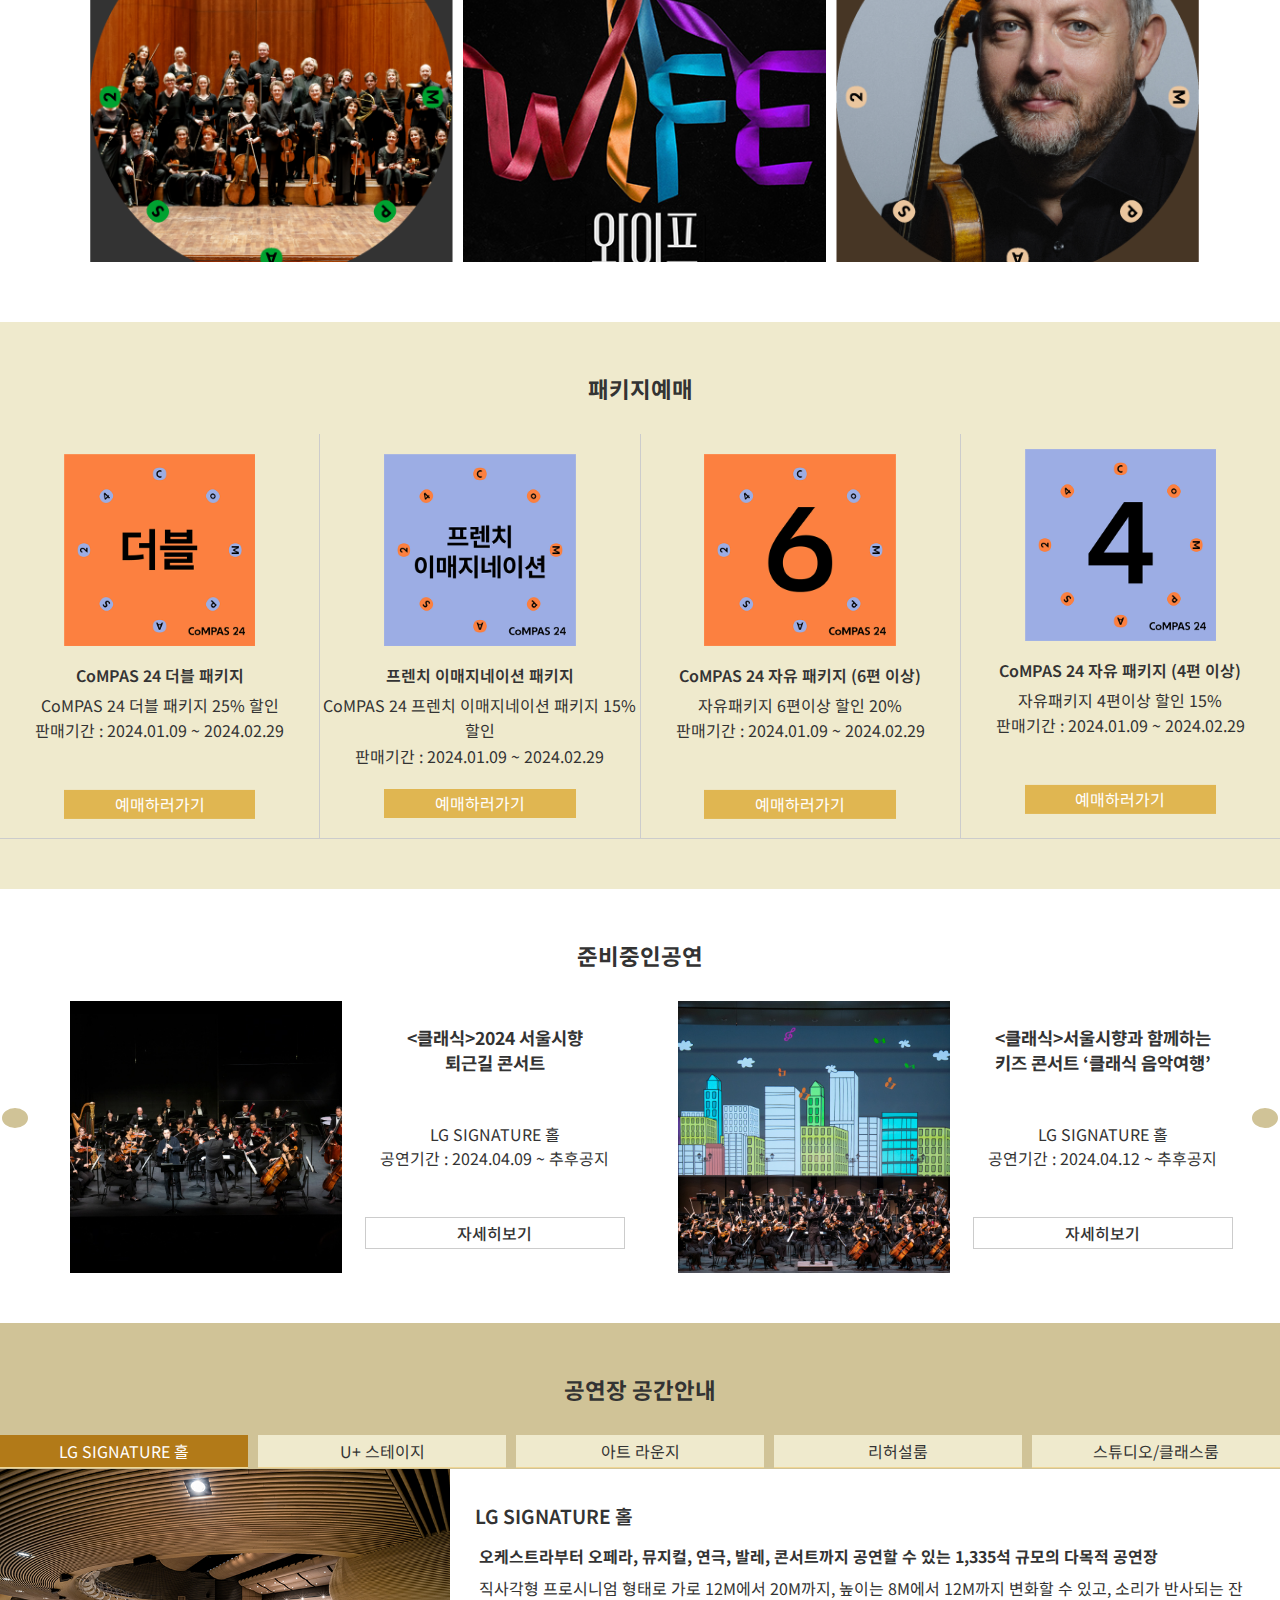
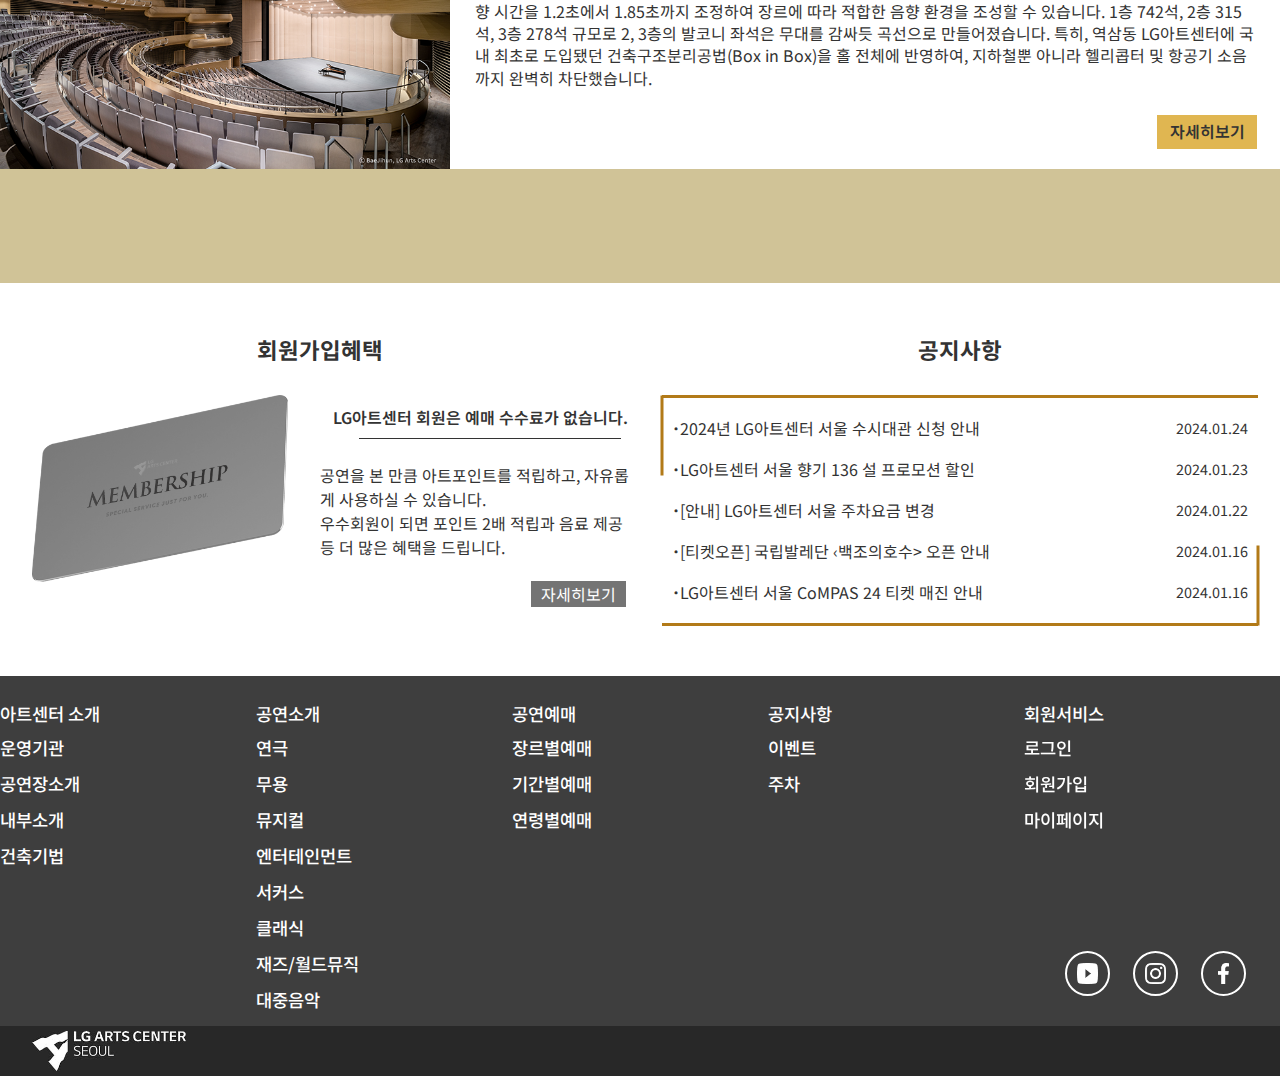
==== commit a960bc9f: "Add files via upload" ====
--- a/index.html
+++ b/index.html
@@ -1,544 +1,544 @@
-<!DOCTYPE html>
-<html lang="en">
-
-<head>
-    <meta charset="UTF-8">
-    <meta name="viewport" content="width=device-width, initial-scale=1.0">
-    <meta name="description" content="LG아트센터 반응형사이트">
-    <meta name="keywords" content="LG아트센터, 연극, 뮤지컬, 오페라, 오케스트라, 콘서트, 예매">
-    <meta property="og:title" content="LG아트센터 반응형사이트">
-    <title>LG아트센터 반응형사이트</title>
-    <!-- 초기화 -->
-    <link href="./css/reset.css" rel="stylesheet" type="text/css">
-    <!-- 기본서식 -->
-    <link href="./css/base.css" rel="stylesheet" type="text/css">
-    <!-- mobile서식 -->
-    <link href="./css/mobile.css" rel="stylesheet" type="text/css">
-    <!-- tablet서식 -->
-    <link href="./css/tablet.css" rel="stylesheet" type="text/css">
-    <!-- pc서식 -->
-    <link href="./css/pc.css" rel="stylesheet" type="text/css">
-    <!-- 파비콘 -->
-    <link href="./images/favicon.ico" rel="shortcut icon" type="image/x-icon">
-
-    <!-- 폰트어썸연결 -->
-    <link rel="stylesheet" href="https://cdnjs.cloudflare.com/ajax/libs/font-awesome/6.5.1/css/all.min.css"
-        integrity="sha512-DTOQO9RWCH3ppGqcWaEA1BIZOC6xxalwEsw9c2QQeAIftl+Vegovlnee1c9QX4TctnWMn13TZye+giMm8e2LwA=="
-        crossorigin="anonymous" referrerpolicy="no-referrer" type="text/css">
-    <!-- 제이쿼리 라이브러리 연결하기 -->
-    <script src="https://ajax.googleapis.com/ajax/libs/jquery/1.8/jquery.min.js"></script>
-    <script src="./script/script.js"></script>
-    <script src="./script/jquery.cookie.js"></script>
-
-</head>
-
-<body>
-    <!-- 헤더 -->
-    <header>
-        <div class="h_inner">
-            <h1><a href="./index.html" title="메인화면으로가기"><img src="./images/h-logo.png" alt="상단로고"></a></h1>
-
-            <div class="search">
-                <i class="fas fa-search"></i>
-            </div>
-            <div class="gnb_wrap">
-                <div class="toggle">
-                    <span>&nbsp;</span>
-                    <span>&nbsp;</span>
-                    <span>&nbsp;</span>
-                </div>
-                <nav class="gnb">
-                    <ul>
-                        <li>
-                            <a href="javascript:void(0);" title="센터소개">센터소개 <i class="	fas fa-angle-down"></i></a>
-                            <ul class="sub">
-                                <li><a href="javascript:void(0);" title="운영기관">운영기관</a></li>
-                                <li><a href="javascript:void(0);" title="공연장소개">공연장소개</a></li>
-                                <li><a href="javascript:void(0);" title="내부소개">내부소개</a></li>
-                                <li><a href="javascript:void(0);" title="건축기법">건축기법</a></li>
-                            </ul>
-                        </li>
-                        <li>
-                            <a href="javascript:void(0);" title="공연소개">공연소개 <i class="	fas fa-angle-down"></i></a>
-                            <ul class="sub">
-                                <li><a href="javascript:void(0);" title="연극">연극</a></li>
-                                <li><a href="javascript:void(0);" title="무용">무용</a></li>
-                                <li><a href="javascript:void(0);" title="뮤지컬">뮤지컬</a></li>
-                                <li><a href="javascript:void(0);" title="엔터테인먼트">엔터테인먼트</a></li>
-                                <li><a href="javascript:void(0);" title="서커스">서커스</a></li>
-                                <li><a href="javascript:void(0);" title="클래식">클래식</a></li>
-                                <li><a href="javascript:void(0);" title="재즈/월드뮤직">재즈/월드뮤직</a></li>
-                                <li><a href="javascript:void(0);" title="대중음악">대중음악</a></li>
-                            </ul>
-                        </li>
-                        <li>
-                            <a href="javascript:void(0);" title="공연예매">공연예매 <i class="	fas fa-angle-down"></i></a>
-                            <ul class="sub">
-                                <li><a href="javascript:void(0);" title="장르별예매">장르별예매</a></li>
-                                <li><a href="javascript:void(0);" title="기간별예매">기간별예매</a></li>
-                                <li><a href="javascript:void(0);" title="연령별예매">연령별예매</a></li>
-                            </ul>
-                        </li>
-                        <li>
-                            <a href="javascript:void(0);" title="공지사항">공지사항 <i class="	fas fa-angle-down"></i></a>
-                            <ul class="sub">
-                                <li><a href="javascript:void(0);" title="주차">주차</a></li>
-                                <li><a href="javascript:void(0);" title="이벤트 ">이벤트 </a></li>
-                                <li><a href="javascript:void(0);" title="공지사항">공지사항</a></li>
-                            </ul>
-                        </li>
-                        <li>
-                            <a href="javascript:void(0);" title="회원서비스">회원서비스 <i class="	fas fa-angle-down"></i></a>
-                            <ul class="sub">
-                                <li><a href="javascript:void(0);" title="로그인">로그인</a></li>
-                                <li><a href="javascript:void(0);" title="회원가입">회원가입</a></li>
-                                <li><a href="javascript:void(0);" title="마이페이지">마이페이지</a></li>
-                            </ul>
-                        </li>
-                    </ul>
-                </nav>
-            </div>
-        </div>
-
-        <div class="search_box">
-            <form action="#.php" method="get">
-                <h3>검색창</h3>
-                <input type="text" placeholder="검색어를 입력해주세요." maxlength="20">
-                <span>검색</span>
-            </form>
-        </div>
-
-
-
-    </header>
-    <!-- 메인 -->
-    <main>
-        <section class="banner">
-            <h2>&nbsp;</h2>
-            <ul>
-                <li><a href="#" title="로미오와줄리엣">
-                        <img src="./images/banner-romeo.jpg" alt="romeo and juliet"></a></li>
-                <li><a href="#" title="레베카">
-                        <img src="./images/banner-rebecca.jpg" alt="rebecca"></a></li>
-                <li><a href="#" title="룸">
-                        <img src="./images/banner-room.jpg" alt="room"></a></li>
-                <li><a href="#" title="벚꽃동산">
-                        <img src="./images/banner-cherry.jpg" alt="벚꽃동산"></a></li>
-                <li><a href="#" title="와이프">
-                        <img src="./images/banner-wife.jpg" alt="와이프">
-                    </a></li>
-            </ul>
-            <div class="b_c_btn">
-                <span class="on">&nbsp;</span>
-                <span>&nbsp;</span>
-                <span>&nbsp;</span>
-                <span>&nbsp;</span>
-                <span>&nbsp;</span>
-            </div>
-        </section>
-        <section class="screen">
-            <h2>&nbsp;</h2>
-            <article>
-                <h2>진행중인 공연<i class="	fas fa-plus"></i></h2>
-                <ul class="screen_list">
-                    <li>
-                        <a href="javascript:void(0);" title="레베카">
-                            <p>레베카</p>
-                        </a>
-                    </li>
-                    <li>
-                        <a href="javascript:void(0);" title="비Bea">
-                            <p>비Bea</p>
-                        </a>
-                    </li>
-                    <li>
-                        <a href="javascript:void(0);" title="필립 드쿠플레 ‘샤잠!’">
-                            <p>필립 드쿠플레 ‘샤잠!’</p>
-                        </a>
-                    </li>
-                    <li>
-                        <a href="javascript:void(0);" title="매튜 본의 ‘로미오와 줄리엣’">
-                            <p>매튜 본의 ‘로미오와 줄리엣’</p>
-                        </a>
-                    </li>
-                    <li>
-                        <a href="javascript:void(0);" title="제임스 띠에리 ‘룸’">
-                            <p>제임스 띠에리 ‘룸’</p>
-                        </a>
-                    </li>
-                    <li>
-                        <a href="javascript:void(0);" title="프라이부르크 바로크 오케스트라 ‘마태 수난곡’">
-                            <p>프라이부르크 바로크 오케스트라 ‘마태 수난곡’</p>
-                        </a>
-                    </li>
-                    <li>
-                        <a href="javascript:void(0);" title="와이프">
-                            <p>와이프</p>
-                        </a>
-                    </li>
-                    <li>
-                        <a href="javascript:void(0);" title="파비오 비온디 & 잔자코모 피나르디">
-                            <p>파비오 비온디 & 잔자코모 피나르디</p>
-                        </a>
-                    </li>
-                </ul>
-            </article>
-        </section>
-        <section class="package">
-            <h2>&nbsp;</h2>
-            <article>
-                <h2>패키지예매</h2>
-                <ul>
-                    <li>
-                        <a href="javascript:void(0);" title="CoMPAS 24 더블 패키지"><img src="./images/package-double.png"
-                                alt="CoMPAS 24 더블 패키지">
-                            <dl>
-                                <dt>
-                                    CoMPAS 24 더블 패키지
-                                </dt>
-                                <dd>CoMPAS 24 더블 패키지 25% 할인</dd>
-                                <dd>판매기간 : 2024.01.09 ~ 2024.02.29</dd>
-                            </dl>
-                        </a>
-                        <a href="javascript:void(0);" title="예매하러가기">예매하러가기</a>
-                    </li>
-                    <li><a href="javascript:void(0);" title="CoMPAS 24 프렌치 이매지네이션">
-                            <img src="./images/package-imagenation.png" alt="프렌치 이매지네이션 패키지">
-                            <dl>
-                                <dt>
-                                    프렌치 이매지네이션 패키지
-                                </dt>
-                                <dd>CoMPAS 24 프렌치 이매지네이션
-                                    패키지 15% 할인 </dd>
-                                <dd>판매기간 : 2024.01.09 ~ 2024.02.29</dd>
-                            </dl>
-                        </a><a href="javascript:void(0);" title="예매하러가기">예매하러가기</a>
-                    </li>
-                    <li><a href="javascript:void(0);" title="CoMPAS 24 자유 패키지 (6편 이상)">
-                            <img src="./images/package-compas6.png" alt="CoMPAS 24 자유 패키지 (6편 이상)">
-                            <dl>
-                                <dt>
-                                    CoMPAS 24 자유 패키지 (6편 이상)
-                                </dt>
-                                <dd>자유패키지 6편이상 할인 20%</dd>
-                                <dd>판매기간 : 2024.01.09 ~ 2024.02.29</dd>
-                            </dl>
-                        </a><a href="javascript:void(0);" title="예매하러가기">예매하러가기</a>
-                    </li>
-                    <li><a href="javascript:void(0);" title="CoMPAS 24 자유 패키지 (4편 이상)">
-                            <img src="./images/package-compas4.png" alt="Co MPAS 24 자유 패키지 (4편 이상)">
-                            <dl>
-                                <dt>
-                                    CoMPAS 24 자유 패키지 (4편 이상)
-                                </dt>
-                                <dd>자유패키지 4편이상 할인 15%</dd>
-                                <dd>판매기간 : 2024.01.09 ~ 2024.02.29</dd>
-                            </dl>
-                        </a><a href="javascript:void(0);" title="예매하러가기">예매하러가기</a>
-                    </li>
-                </ul>
-            </article>
-        </section>
-        <section class="preparing_screen">
-            <h2>&nbsp;</h2>
-            <article>
-                <h2>준비중인공연</h2>
-                <div>
-                    <ul class="pre_list">
-                        <li>
-                            <a href="javascript:void(0);" title="퇴근길 콘서트">
-                                <img src="./images/preparing-rushhour.jpg" alt="퇴근길 콘서트">
-                                <img src="./images/preparing-rushhour1.jpg" alt="퇴근길 콘서트">
-                                <div>
-                                    <h3>&#60;클래식&#62;2024 서울시향<br>퇴근길 콘서트</h3>
-                                    <p>LG SIGNATURE 홀<br>공연기간 : 2024.04.09 ~ 추후공지
-                                    </p>
-                                    <span>자세히보기</span>
-                                </div>
-                            </a>
-                        </li>
-                        <li>
-                            <a href="javascript:void(0);" title="키즈 콘서트">
-                                <img src="./images/preparing-kids.jpg" alt="키즈 콘서트">
-                                <img src="./images/preparing-kids1.png" alt="키즈 콘서트">
-                                <div>
-                                    <h3>&#60;클래식&#62;서울시향과 함께하는<br>키즈 콘서트 ‘클래식 음악여행’</h3>
-                                    <p>LG SIGNATURE 홀<br>공연기간 : 2024.04.12 ~ 추후공지</p>
-                                    <span>자세히보기</span>
-                                </div>
-                            </a>
-                        </li>
-                        <li>
-                            <a href="javascript:void(0);" title="마비노기 자라섬재즈">
-                                <img src="./images/preparing-mabinogi.jpg" alt="마비노기">
-                                <img src="./images/preparing-mabinogi1.png" alt="마비노기">
-                                <div>
-                                    <h3>&#60;재즈/월드뮤직&#62;마비노기<br>자라섬재즈 빅밴드 Live</h3>
-                                    <p>LG SIGNATURE 홀<br>공연기간 : 2024.05.01 ~ 추후공지</p>
-                                    <span>자세히보기</span>
-                                </div>
-                            </a>
-                        </li>
-                        <li>
-                            <a href="javascript:void(0);" title="피나와 함께 춤을">
-                                <img src="./images/preparing-Dancing-with-Pina-(working-title).png" alt="피나와 함께 춤을">
-                                <img src="./images/preparing-Dancing-with-Pina-(working-title)1.png" alt="피나와 함께 춤을">
-                                <div>
-                                    <h3>&#60;연극&#62; Creator's Box <br>'피나와 함께 춤을(가제)'</h3>
-                                    <p>U+ 스테이지<br>공연기간 : 2024.09.28 ~ 10.06</p>
-                                    <span>자세히보기</span>
-                                </div>
-                            </a>
-                        </li>
-                    </ul>
-                    <i class="fas fa-angle-left"></i>
-                    <i class="fas fa-angle-right"></i>
-
-
-                </div>
-            </article>
-        </section>
-        <section class="theater">
-            <h2>&nbsp;</h2>
-            <article>
-                <h2>공연장 공간안내</h2>
-                <ul>
-                    <li>
-                        <a href="javascript:void(0);" title="LG SIGNATURE 홀" class="view_color">LG SIGNATURE 홀</a>
-
-                        <div class="view">
-                            <img src="./images/hall-LG-SIGNATURE-HALL.png" alt="LG SIGNATURE 홀">
-                            <dl>
-                                <dt>
-                                    LG SIGNATURE 홀
-                                </dt>
-                                <dd><b>&nbsp;오케스트라부터 오페라, 뮤지컬, 연극, 발레, 콘서트까지 공연할 수 있는
-                                        1,335석 규모의 다목적 공연장</b></dd>
-                                <dd>&nbsp;직사각형 프로시니엄 형태로 가로 12M에서 20M까지, 높이는 8M에서 12M까지 변화할 수 있고,
-                                    소리가 반사되는 잔향 시간을 1.2초에서 1.85초까지 조정하여 장르에 따라 적합한 음향 환경을 조성할 수 있습니다.
-                                    1층 742석, 2층 315석, 3층 278석 규모로 2, 3층의 발코니 좌석은 무대를 감싸듯 곡선으로 만들어졌습니다.
-                                    특히, 역삼동 LG아트센터에 국내 최초로 도입됐던 건축구조분리공법(Box in Box)을 홀 전체에 반영하여,
-                                    지하철뿐 아니라 헬리콥터 및 항공기 소음까지 완벽히 차단했습니다.</dd>
-                            </dl>
-                            <a href="javascript:void(0);" title="자세히보기">자세히보기</a>
-                        </div>
-                    </li>
-                    <li>
-                        <a href="javascript:void(0);" title="U+ 스테이지">U+ 스테이지</a>
-
-                        <div>
-                            <img src="./images/hall-U+-STAGE.png" alt="U+ 스테이지">
-                            <dl>
-                                <dt>
-                                    U+ 스테이지
-                                </dt>
-                                <dd> <b>&nbsp;2개 층 최대 365석 규모로 공연 성격에 따라 좌석 배치를 자유 자재로 변경할 수 있는 가변형 극장</b>
-                                </dd>
-                                <dd>&nbsp;객석이 무대 정면을 바라보는 프로시니엄 구조는 물론, 무대를 중앙에 두고 양쪽 객석을 마주보는 구조,
-                                    객석이 무대를 둥글게 감싸는 아레나 구조 등, 아티스트의 의도에 따라 유연하게 무대와 객석을 조합할 수 있습니다.
-                                    이중벽체구조를 적용하여 소음을 차단했으며, 연극, 무용, 재즈 등 다양한 형태의 공연은 물론,
-                                    콘퍼런스도 진행할 수 있습니다.</dd>
-                            </dl>
-                            <a href="javascript:void(0);" title="자세히보기">자세히보기</a>
-
-                        </div>
-                    </li>
-                    <li>
-                        <a href="javascript:void(0);" title="아트 라운지">아트 라운지</a>
-
-                        <div>
-                            <img src="./images/hall-rounge.png" alt="아트 라운지">
-                            <dl>
-                                <dt>
-                                    아트 라운지
-                                </dt>
-                                <dd>&nbsp;LG아트센터 서울 2층에 위치한 소규모 전시 및 라운지 공간입니다.
-                                    천창을 통해 빛이 내부로 들어오고, 튜브의 노출 콘크리트 외벽도 확인할 수 있습니다.
-                                    관객 휴게의 공간이자 전시 공간으로, LG아트센터 서울 건축 과정에 대한
-                                    안도 다다오의 설계도, 계획안, 건축 모형을 만나 보실 수 있습니다.</dd>
-                            </dl>
-                            <a href="javascript:void(0);" title="자세히보기">자세히보기</a>
-
-                        </div>
-                    </li>
-                    <li>
-                        <a href="javascript:void(0);" title="리허설룸">리허설룸</a>
-                        <div>
-                            <img src="./images/hall-rehearsal.png" alt="리허설룸">
-                            <dl>
-                                <dt>
-                                    리허설룸
-                                </dt>
-                                <dd>&nbsp;LG아트센터 서울은 오케스트라 및 뮤지컬, 오페라 연습까지 가능한 대형 리허설룸과
-                                    연극/무용 연습에 적합한 소형 리허설룸을 구비하여 공연 제작을 위한 최적의 환경을 구현했습니다.</dd>
-                            </dl>
-                            <a href="javascript:void(0);" title="자세히보기">자세히보기</a>
-
-                        </div>
-                    </li>
-                    <li>
-                        <a href="javascript:void(0);" title="스튜디오/클래스룸">스튜디오/클래스룸</a>
-                        <div>
-                            <img src="./images/hall-classroom.png" alt="스튜디오/클래스룸">
-                            <dl>
-                                <dt>
-                                    스튜디오/클래스룸
-                                </dt>
-                                <dd>LG아트센터 서울 3층에 위치한 3개의 클래스룸에서는 다양한 예술 교육 프로그램이 진행됩니다.
-                                    옥외 테라스와 연결된 스튜디오에서는 창의적인 예술 교육, 워크숍 등 다양한 이벤트가 펼쳐집니다.</dd>
-                            </dl>
-                            <a href="javascript:void(0);" title="자세히보기">자세히보기</a>
-                        </div>
-                    </li>
-                </ul>
-            </article>
-        </section>
-        <section class="notice_wrap">
-            <h2>&nbsp;</h2>
-            <article class="membership">
-                <h2>회원가입혜택</h2>
-                <div>
-                    <img src="./images/membership.png" alt="멤버쉽사진">
-                    <p><span>LG아트센터 회원은 예매 수수료가 없습니다.</span>
-                        <br>
-                        <i class="far fa-hand-point-right"></i> 공연을 본 만큼 아트포인트를 적립하고,
-                        자유롭게 사용하실 수 있습니다.<br>
-                        <i class="far fa-hand-point-right"></i> 우수회원이 되면 포인트 2배 적립과 음료 제공
-                        등 더 많은 혜택을 드립니다.
-                        <span>&nbsp;</span>
-                    </p><br>
-                    <a href="javascript:void(0);" title="자세히보기">자세히보기</a>
-                </div>
-            </article>
-            <article class="notice">
-                <h2>공지사항<i class="	fas fa-plus"></i></h2>
-                <ul>
-                    <li><a href="javascript:void(0);" title="서울 수시대관 신청"><span> &dot;2024년 LG아트센터 서울 수시대관 신청
-                                안내</span><span>2024.01.24</span></a>
-                    </li>
-                    <li><a href="javascript:void(0);" title="설 프로모션"><span> &dot;LG아트센터 서울 향기 136 설 프로모션
-                                할인</span><span>2024.01.23</span></a>
-                    </li>
-                    <li><a href="javascript:void(0);" title="안내"><span> &dot;&#91;안내&#93; LG아트센터 서울 주차요금
-                                변경</span><span>2024.01.22</span></a></li>
-                    <li><a href="javascript:void(0);" title="티켓오픈"><span> &dot;&#91;티켓오픈&#93; 국립발레단 &#8249;백조의호수&#62; 오픈
-                                    안내</span><span>2024.01.16</span></a>
-                    </li>
-                    <li><a href="javascript:void(0);" title="LG아트센터 서울 CoMPAS 24 티켓 매진
-                        안내"><span>&dot;LG아트센터 서울 CoMPAS 24 티켓 매진
-                                안내</span><span>2024.01.16</span></a>
-                    </li>
-                </ul>
-            </article>
-
-        </section>
-    </main>
-    <!-- 푸터 -->
-    <footer>
-        <div class="f_top">
-            <nav class="lnb">
-                <ul>
-                    <li><a href="javascript:void(0);" title="아트센터 소개">아트센터 소개 <span>&nbsp;</span><span>&nbsp;</span></a>
-                        <ul class="sub">
-                            <li>
-                                <a href="javascript:void(0);" title="운영기관">운영기관</a>
-                            </li>
-                            <li>
-                                <a href="javascript:void(0);" title="공연장소개">공연장소개</a>
-                            </li>
-                            <li>
-                                <a href="javascript:void(0);" title="내부소개">내부소개</a>
-                            </li>
-                            <li>
-                                <a href="javascript:void(0);" title="건축기법">건축기법</a>
-                            </li>
-                        </ul>
-                    </li>
-                    <li><a href="javascript:void(0);" title="공연소개">공연소개 <span>&nbsp;</span><span>&nbsp;</span></a>
-                        <ul class="sub">
-                            <li>
-                                <a href="javascript:void(0);" title="연극">연극</a>
-                            </li>
-                            <li>
-                                <a href="javascript:void(0);" title="무용">무용</a>
-                            </li>
-                            <li>
-                                <a href="javascript:void(0);" title="뮤지컬">뮤지컬</a>
-                            </li>
-                            <li>
-                                <a href="javascript:void(0);" title="엔터테인먼트">엔터테인먼트
-                                    <span>&nbsp;</span><span>&nbsp;</span></a>
-                            </li>
-                            <li>
-                                <a href="javascript:void(0);" title="서커스">서커스</a>
-                            </li>
-                            <li>
-                                <a href="javascript:void(0);" title="클래식">클래식</a>
-                            </li>
-                            <li>
-                                <a href="javascript:void(0);" title="재즈/월드뮤직">재즈/월드뮤직</a>
-                            </li>
-                            <li>
-                                <a href="javascript:void(0);" title="대중음악">대중음악</a>
-                            </li>
-                        </ul>
-                    </li>
-                    <li><a href="javascript:void(0);" title="공연예매">공연예매 <span>&nbsp;</span><span>&nbsp;</span></a>
-                        <ul class="sub">
-                            <li>
-                                <a href="javascript:void(0);" title="장르별예매">장르별예매</a>
-                            </li>
-                            <li>
-                                <a href="javascript:void(0);" title="기간별예매">기간별예매 </a>
-                            </li>
-                            <li>
-                                <a href="javascript:void(0);" title="연령별예매">연령별예매</a>
-                            </li>
-                        </ul>
-                    </li>
-                    <li><a href="javascript:void(0);" title="공지사항">공지사항 <span>&nbsp;</span><span>&nbsp;</span></a>
-                        <ul class="sub">
-                            <li>
-                                <a href="javascript:void(0);" title="이벤트">이벤트</a>
-                            </li>
-                            <li>
-                                <a href="javascript:void(0);" title="주차">주차</a>
-                            </li>
-                        </ul>
-                    </li>
-                    <li><a href="javascript:void(0);" title="회원서비스">회원서비스 <span>&nbsp;</span><span>&nbsp;</span></a>
-                        <ul class="sub">
-                            <li>
-                                <a href="javascript:void(0);" title="로그인">로그인</a>
-                            </li>
-                            <li>
-                                <a href="javascript:void(0);" title="회원가입">회원가입</a>
-                            </li>
-                            <li>
-                                <a href="javascript:void(0);" title="마이페이지">마이페이지</a>
-                            </li>
-                        </ul>
-                    </li>
-                </ul>
-            </nav>
-            <ul class="sns">
-                <li><a href="javascript:void(0);" title="youtube"><img src="./images/f_youtube.png" alt="youtube"></a>
-                </li>
-                <li><a href="javascript:void(0);" title="instagram"><img src="./images/f_insta.png" alt="instagram"></a>
-                </li>
-                <li><a href="javascript:void(0);" title="facebook"><img src="./images/f_facebook.png"
-                            alt="facebook"></a></li>
-            </ul>
-        </div>
-        <div class="f_bottom">
-            <h2>
-                <a href="javascript:void(0);" title="메인화면으로가기">
-                    <img src="./images/f_logo.jpg" alt="하단로고">
-                </a>
-            </h2>
-        </div>
-    </footer> <!-- 탑버튼 -->
-    <span class="fas fa-angle-up t_btn"></span>
-</body>
-
+<!DOCTYPE html>
+<html lang="en">
+
+<head>
+    <meta charset="UTF-8">
+    <meta name="viewport" content="width=device-width, initial-scale=1.0">
+    <meta name="description" content="LG아트센터 반응형사이트">
+    <meta name="keywords" content="LG아트센터, 연극, 뮤지컬, 오페라, 오케스트라, 콘서트, 예매">
+    <meta property="og:title" content="LG아트센터 반응형사이트">
+    <title>LG아트센터 반응형사이트</title>
+    <!-- 초기화 -->
+    <link href="./css/reset.css" rel="stylesheet" type="text/css">
+    <!-- 기본서식 -->
+    <link href="./css/base.css" rel="stylesheet" type="text/css">
+    <!-- mobile서식 -->
+    <link href="./css/mobile.css" rel="stylesheet" type="text/css">
+    <!-- tablet서식 -->
+    <link href="./css/tablet.css" rel="stylesheet" type="text/css">
+    <!-- pc서식 -->
+    <link href="./css/pc.css" rel="stylesheet" type="text/css">
+    <!-- 파비콘 -->
+    <link href="./images/favicon.ico" rel="shortcut icon" type="image/x-icon">
+
+    <!-- 폰트어썸연결 -->
+    <!-- <link rel="stylesheet" href="https://cdnjs.cloudflare.com/ajax/libs/font-awesome/6.5.1/css/all.min.css"
+        integrity="sha512-DTOQO9RWCH3ppGqcWaEA1BIZOC6xxalwEsw9c2QQeAIftl+Vegovlnee1c9QX4TctnWMn13TZye+giMm8e2LwA=="
+        crossorigin="anonymous" referrerpolicy="no-referrer" type="text/css"> -->
+    <!-- 제이쿼리 라이브러리 연결하기 -->
+    <script src="https://ajax.googleapis.com/ajax/libs/jquery/1.8/jquery.min.js"></script>
+    <script src="./script/script.js"></script>
+    <script src="./script/jquery.cookie.js"></script>
+
+</head>
+
+<body>
+    <!-- 헤더 -->
+    <header>
+        <div class="h_inner">
+            <h1><a href="./index.html" title="메인화면으로가기"><img src="./images/h-logo.png" alt="상단로고"></a></h1>
+
+            <div class="search">
+                <i class="fas fa-search"></i>
+            </div>
+            <div class="gnb_wrap">
+                <div class="toggle">
+                    <span>&nbsp;</span>
+                    <span>&nbsp;</span>
+                    <span>&nbsp;</span>
+                </div>
+                <nav class="gnb">
+                    <ul>
+                        <li>
+                            <a href="javascript:void(0);" title="센터소개">센터소개 <i class="	fas fa-angle-down"></i></a>
+                            <ul class="sub">
+                                <li><a href="javascript:void(0);" title="운영기관">운영기관</a></li>
+                                <li><a href="javascript:void(0);" title="공연장소개">공연장소개</a></li>
+                                <li><a href="javascript:void(0);" title="내부소개">내부소개</a></li>
+                                <li><a href="javascript:void(0);" title="건축기법">건축기법</a></li>
+                            </ul>
+                        </li>
+                        <li>
+                            <a href="javascript:void(0);" title="공연소개">공연소개 <i class="	fas fa-angle-down"></i></a>
+                            <ul class="sub">
+                                <li><a href="javascript:void(0);" title="연극">연극</a></li>
+                                <li><a href="javascript:void(0);" title="무용">무용</a></li>
+                                <li><a href="javascript:void(0);" title="뮤지컬">뮤지컬</a></li>
+                                <li><a href="javascript:void(0);" title="엔터테인먼트">엔터테인먼트</a></li>
+                                <li><a href="javascript:void(0);" title="서커스">서커스</a></li>
+                                <li><a href="javascript:void(0);" title="클래식">클래식</a></li>
+                                <li><a href="javascript:void(0);" title="재즈/월드뮤직">재즈/월드뮤직</a></li>
+                                <li><a href="javascript:void(0);" title="대중음악">대중음악</a></li>
+                            </ul>
+                        </li>
+                        <li>
+                            <a href="javascript:void(0);" title="공연예매">공연예매 <i class="	fas fa-angle-down"></i></a>
+                            <ul class="sub">
+                                <li><a href="javascript:void(0);" title="장르별예매">장르별예매</a></li>
+                                <li><a href="javascript:void(0);" title="기간별예매">기간별예매</a></li>
+                                <li><a href="javascript:void(0);" title="연령별예매">연령별예매</a></li>
+                            </ul>
+                        </li>
+                        <li>
+                            <a href="javascript:void(0);" title="공지사항">공지사항 <i class="	fas fa-angle-down"></i></a>
+                            <ul class="sub">
+                                <li><a href="javascript:void(0);" title="주차">주차</a></li>
+                                <li><a href="javascript:void(0);" title="이벤트 ">이벤트 </a></li>
+                                <li><a href="javascript:void(0);" title="공지사항">공지사항</a></li>
+                            </ul>
+                        </li>
+                        <li>
+                            <a href="javascript:void(0);" title="회원서비스">회원서비스 <i class="	fas fa-angle-down"></i></a>
+                            <ul class="sub">
+                                <li><a href="javascript:void(0);" title="로그인">로그인</a></li>
+                                <li><a href="javascript:void(0);" title="회원가입">회원가입</a></li>
+                                <li><a href="javascript:void(0);" title="마이페이지">마이페이지</a></li>
+                            </ul>
+                        </li>
+                    </ul>
+                </nav>
+            </div>
+        </div>
+
+        <div class="search_box">
+            <form action="#.php" method="get">
+                <h3>검색창</h3>
+                <input type="text" placeholder="검색어를 입력해주세요." maxlength="20">
+                <span>검색</span>
+            </form>
+        </div>
+
+
+
+    </header>
+    <!-- 메인 -->
+    <main>
+        <section class="banner">
+            <h2>&nbsp;</h2>
+            <ul>
+                <li><a href="#" title="로미오와줄리엣">
+                        <img src="./images/banner-romeo.jpg" alt="romeo and juliet"></a></li>
+                <li><a href="#" title="레베카">
+                        <img src="./images/banner-rebecca.jpg" alt="rebecca"></a></li>
+                <li><a href="#" title="룸">
+                        <img src="./images/banner-room.jpg" alt="room"></a></li>
+                <li><a href="#" title="벚꽃동산">
+                        <img src="./images/banner-cherry.jpg" alt="벚꽃동산"></a></li>
+                <li><a href="#" title="와이프">
+                        <img src="./images/banner-wife.jpg" alt="와이프">
+                    </a></li>
+            </ul>
+            <div class="b_c_btn">
+                <span class="on">&nbsp;</span>
+                <span>&nbsp;</span>
+                <span>&nbsp;</span>
+                <span>&nbsp;</span>
+                <span>&nbsp;</span>
+            </div>
+        </section>
+        <section class="screen">
+            <h2>&nbsp;</h2>
+            <article>
+                <h2>진행중인 공연<i class="	fas fa-plus"></i></h2>
+                <ul class="screen_list">
+                    <li>
+                        <a href="javascript:void(0);" title="레베카">
+                            <p>레베카</p>
+                        </a>
+                    </li>
+                    <li>
+                        <a href="javascript:void(0);" title="비Bea">
+                            <p>비Bea</p>
+                        </a>
+                    </li>
+                    <li>
+                        <a href="javascript:void(0);" title="필립 드쿠플레 ‘샤잠!’">
+                            <p>필립 드쿠플레 ‘샤잠!’</p>
+                        </a>
+                    </li>
+                    <li>
+                        <a href="javascript:void(0);" title="매튜 본의 ‘로미오와 줄리엣’">
+                            <p>매튜 본의 ‘로미오와 줄리엣’</p>
+                        </a>
+                    </li>
+                    <li>
+                        <a href="javascript:void(0);" title="제임스 띠에리 ‘룸’">
+                            <p>제임스 띠에리 ‘룸’</p>
+                        </a>
+                    </li>
+                    <li>
+                        <a href="javascript:void(0);" title="프라이부르크 바로크 오케스트라 ‘마태 수난곡’">
+                            <p>프라이부르크 바로크 오케스트라 ‘마태 수난곡’</p>
+                        </a>
+                    </li>
+                    <li>
+                        <a href="javascript:void(0);" title="와이프">
+                            <p>와이프</p>
+                        </a>
+                    </li>
+                    <li>
+                        <a href="javascript:void(0);" title="파비오 비온디 & 잔자코모 피나르디">
+                            <p>파비오 비온디 & 잔자코모 피나르디</p>
+                        </a>
+                    </li>
+                </ul>
+            </article>
+        </section>
+        <section class="package">
+            <h2>&nbsp;</h2>
+            <article>
+                <h2>패키지예매</h2>
+                <ul>
+                    <li>
+                        <a href="javascript:void(0);" title="CoMPAS 24 더블 패키지"><img src="./images/package-double.png"
+                                alt="CoMPAS 24 더블 패키지">
+                            <dl>
+                                <dt>
+                                    CoMPAS 24 더블 패키지
+                                </dt>
+                                <dd>CoMPAS 24 더블 패키지 25% 할인</dd>
+                                <dd>판매기간 : 2024.01.09 ~ 2024.02.29</dd>
+                            </dl>
+                        </a>
+                        <a href="javascript:void(0);" title="예매하러가기">예매하러가기</a>
+                    </li>
+                    <li><a href="javascript:void(0);" title="CoMPAS 24 프렌치 이매지네이션">
+                            <img src="./images/package-imagenation.png" alt="프렌치 이매지네이션 패키지">
+                            <dl>
+                                <dt>
+                                    프렌치 이매지네이션 패키지
+                                </dt>
+                                <dd>CoMPAS 24 프렌치 이매지네이션
+                                    패키지 15% 할인 </dd>
+                                <dd>판매기간 : 2024.01.09 ~ 2024.02.29</dd>
+                            </dl>
+                        </a><a href="javascript:void(0);" title="예매하러가기">예매하러가기</a>
+                    </li>
+                    <li><a href="javascript:void(0);" title="CoMPAS 24 자유 패키지 (6편 이상)">
+                            <img src="./images/package-compas6.png" alt="CoMPAS 24 자유 패키지 (6편 이상)">
+                            <dl>
+                                <dt>
+                                    CoMPAS 24 자유 패키지 (6편 이상)
+                                </dt>
+                                <dd>자유패키지 6편이상 할인 20%</dd>
+                                <dd>판매기간 : 2024.01.09 ~ 2024.02.29</dd>
+                            </dl>
+                        </a><a href="javascript:void(0);" title="예매하러가기">예매하러가기</a>
+                    </li>
+                    <li><a href="javascript:void(0);" title="CoMPAS 24 자유 패키지 (4편 이상)">
+                            <img src="./images/package-compas4.png" alt="Co MPAS 24 자유 패키지 (4편 이상)">
+                            <dl>
+                                <dt>
+                                    CoMPAS 24 자유 패키지 (4편 이상)
+                                </dt>
+                                <dd>자유패키지 4편이상 할인 15%</dd>
+                                <dd>판매기간 : 2024.01.09 ~ 2024.02.29</dd>
+                            </dl>
+                        </a><a href="javascript:void(0);" title="예매하러가기">예매하러가기</a>
+                    </li>
+                </ul>
+            </article>
+        </section>
+        <section class="preparing_screen">
+            <h2>&nbsp;</h2>
+            <article>
+                <h2>준비중인공연</h2>
+                <div>
+                    <ul class="pre_list">
+                        <li>
+                            <a href="javascript:void(0);" title="퇴근길 콘서트">
+                                <img src="./images/preparing-rushhour.jpg" alt="퇴근길 콘서트">
+                                <img src="./images/preparing-rushhour1.jpg" alt="퇴근길 콘서트">
+                                <div>
+                                    <h3>&#60;클래식&#62;2024 서울시향<br>퇴근길 콘서트</h3>
+                                    <p>LG SIGNATURE 홀<br>공연기간 : 2024.04.09 ~ 추후공지
+                                    </p>
+                                    <span>자세히보기</span>
+                                </div>
+                            </a>
+                        </li>
+                        <li>
+                            <a href="javascript:void(0);" title="키즈 콘서트">
+                                <img src="./images/preparing-kids.jpg" alt="키즈 콘서트">
+                                <img src="./images/preparing-kids1.png" alt="키즈 콘서트">
+                                <div>
+                                    <h3>&#60;클래식&#62;서울시향과 함께하는<br>키즈 콘서트 ‘클래식 음악여행’</h3>
+                                    <p>LG SIGNATURE 홀<br>공연기간 : 2024.04.12 ~ 추후공지</p>
+                                    <span>자세히보기</span>
+                                </div>
+                            </a>
+                        </li>
+                        <li>
+                            <a href="javascript:void(0);" title="마비노기 자라섬재즈">
+                                <img src="./images/preparing-mabinogi.jpg" alt="마비노기">
+                                <img src="./images/preparing-mabinogi1.png" alt="마비노기">
+                                <div>
+                                    <h3>&#60;재즈/월드뮤직&#62;마비노기<br>자라섬재즈 빅밴드 Live</h3>
+                                    <p>LG SIGNATURE 홀<br>공연기간 : 2024.05.01 ~ 추후공지</p>
+                                    <span>자세히보기</span>
+                                </div>
+                            </a>
+                        </li>
+                        <li>
+                            <a href="javascript:void(0);" title="피나와 함께 춤을">
+                                <img src="./images/preparing-Dancing-with-Pina-(working-title).png" alt="피나와 함께 춤을">
+                                <img src="./images/preparing-Dancing-with-Pina-(working-title)1.png" alt="피나와 함께 춤을">
+                                <div>
+                                    <h3>&#60;연극&#62; Creator's Box <br>'피나와 함께 춤을(가제)'</h3>
+                                    <p>U+ 스테이지<br>공연기간 : 2024.09.28 ~ 10.06</p>
+                                    <span>자세히보기</span>
+                                </div>
+                            </a>
+                        </li>
+                    </ul>
+                    <i class="fas fa-angle-left"></i>
+                    <i class="fas fa-angle-right"></i>
+
+
+                </div>
+            </article>
+        </section>
+        <section class="theater">
+            <h2>&nbsp;</h2>
+            <article>
+                <h2>공연장 공간안내</h2>
+                <ul>
+                    <li>
+                        <a href="javascript:void(0);" title="LG SIGNATURE 홀" class="view_color">LG SIGNATURE 홀</a>
+
+                        <div class="view">
+                            <img src="./images/hall-LG-SIGNATURE-HALL.png" alt="LG SIGNATURE 홀">
+                            <dl>
+                                <dt>
+                                    LG SIGNATURE 홀
+                                </dt>
+                                <dd><b>&nbsp;오케스트라부터 오페라, 뮤지컬, 연극, 발레, 콘서트까지 공연할 수 있는
+                                        1,335석 규모의 다목적 공연장</b></dd>
+                                <dd>&nbsp;직사각형 프로시니엄 형태로 가로 12M에서 20M까지, 높이는 8M에서 12M까지 변화할 수 있고,
+                                    소리가 반사되는 잔향 시간을 1.2초에서 1.85초까지 조정하여 장르에 따라 적합한 음향 환경을 조성할 수 있습니다.
+                                    1층 742석, 2층 315석, 3층 278석 규모로 2, 3층의 발코니 좌석은 무대를 감싸듯 곡선으로 만들어졌습니다.
+                                    특히, 역삼동 LG아트센터에 국내 최초로 도입됐던 건축구조분리공법(Box in Box)을 홀 전체에 반영하여,
+                                    지하철뿐 아니라 헬리콥터 및 항공기 소음까지 완벽히 차단했습니다.</dd>
+                            </dl>
+                            <a href="javascript:void(0);" title="자세히보기">자세히보기</a>
+                        </div>
+                    </li>
+                    <li>
+                        <a href="javascript:void(0);" title="U+ 스테이지">U+ 스테이지</a>
+
+                        <div>
+                            <img src="./images/hall-U+-STAGE.png" alt="U+ 스테이지">
+                            <dl>
+                                <dt>
+                                    U+ 스테이지
+                                </dt>
+                                <dd> <b>&nbsp;2개 층 최대 365석 규모로 공연 성격에 따라 좌석 배치를 자유 자재로 변경할 수 있는 가변형 극장</b>
+                                </dd>
+                                <dd>&nbsp;객석이 무대 정면을 바라보는 프로시니엄 구조는 물론, 무대를 중앙에 두고 양쪽 객석을 마주보는 구조,
+                                    객석이 무대를 둥글게 감싸는 아레나 구조 등, 아티스트의 의도에 따라 유연하게 무대와 객석을 조합할 수 있습니다.
+                                    이중벽체구조를 적용하여 소음을 차단했으며, 연극, 무용, 재즈 등 다양한 형태의 공연은 물론,
+                                    콘퍼런스도 진행할 수 있습니다.</dd>
+                            </dl>
+                            <a href="javascript:void(0);" title="자세히보기">자세히보기</a>
+
+                        </div>
+                    </li>
+                    <li>
+                        <a href="javascript:void(0);" title="아트 라운지">아트 라운지</a>
+
+                        <div>
+                            <img src="./images/hall-rounge.png" alt="아트 라운지">
+                            <dl>
+                                <dt>
+                                    아트 라운지
+                                </dt>
+                                <dd>&nbsp;LG아트센터 서울 2층에 위치한 소규모 전시 및 라운지 공간입니다.
+                                    천창을 통해 빛이 내부로 들어오고, 튜브의 노출 콘크리트 외벽도 확인할 수 있습니다.
+                                    관객 휴게의 공간이자 전시 공간으로, LG아트센터 서울 건축 과정에 대한
+                                    안도 다다오의 설계도, 계획안, 건축 모형을 만나 보실 수 있습니다.</dd>
+                            </dl>
+                            <a href="javascript:void(0);" title="자세히보기">자세히보기</a>
+
+                        </div>
+                    </li>
+                    <li>
+                        <a href="javascript:void(0);" title="리허설룸">리허설룸</a>
+                        <div>
+                            <img src="./images/hall-rehearsal.png" alt="리허설룸">
+                            <dl>
+                                <dt>
+                                    리허설룸
+                                </dt>
+                                <dd>&nbsp;LG아트센터 서울은 오케스트라 및 뮤지컬, 오페라 연습까지 가능한 대형 리허설룸과
+                                    연극/무용 연습에 적합한 소형 리허설룸을 구비하여 공연 제작을 위한 최적의 환경을 구현했습니다.</dd>
+                            </dl>
+                            <a href="javascript:void(0);" title="자세히보기">자세히보기</a>
+
+                        </div>
+                    </li>
+                    <li>
+                        <a href="javascript:void(0);" title="스튜디오/클래스룸">스튜디오/클래스룸</a>
+                        <div>
+                            <img src="./images/hall-classroom.png" alt="스튜디오/클래스룸">
+                            <dl>
+                                <dt>
+                                    스튜디오/클래스룸
+                                </dt>
+                                <dd>LG아트센터 서울 3층에 위치한 3개의 클래스룸에서는 다양한 예술 교육 프로그램이 진행됩니다.
+                                    옥외 테라스와 연결된 스튜디오에서는 창의적인 예술 교육, 워크숍 등 다양한 이벤트가 펼쳐집니다.</dd>
+                            </dl>
+                            <a href="javascript:void(0);" title="자세히보기">자세히보기</a>
+                        </div>
+                    </li>
+                </ul>
+            </article>
+        </section>
+        <section class="notice_wrap">
+            <h2>&nbsp;</h2>
+            <article class="membership">
+                <h2>회원가입혜택</h2>
+                <div>
+                    <img src="./images/membership.png" alt="멤버쉽사진">
+                    <p><span>LG아트센터 회원은 예매 수수료가 없습니다.</span>
+                        <br>
+                        <i class="far fa-hand-point-right"></i> 공연을 본 만큼 아트포인트를 적립하고,
+                        자유롭게 사용하실 수 있습니다.<br>
+                        <i class="far fa-hand-point-right"></i> 우수회원이 되면 포인트 2배 적립과 음료 제공
+                        등 더 많은 혜택을 드립니다.
+                        <span>&nbsp;</span>
+                    </p><br>
+                    <a href="javascript:void(0);" title="자세히보기">자세히보기</a>
+                </div>
+            </article>
+            <article class="notice">
+                <h2>공지사항<i class="	fas fa-plus"></i></h2>
+                <ul>
+                    <li><a href="javascript:void(0);" title="서울 수시대관 신청"><span> &dot;2024년 LG아트센터 서울 수시대관 신청
+                                안내</span><span>2024.01.24</span></a>
+                    </li>
+                    <li><a href="javascript:void(0);" title="설 프로모션"><span> &dot;LG아트센터 서울 향기 136 설 프로모션
+                                할인</span><span>2024.01.23</span></a>
+                    </li>
+                    <li><a href="javascript:void(0);" title="안내"><span> &dot;&#91;안내&#93; LG아트센터 서울 주차요금
+                                변경</span><span>2024.01.22</span></a></li>
+                    <li><a href="javascript:void(0);" title="티켓오픈"><span> &dot;&#91;티켓오픈&#93; 국립발레단 &#8249;백조의호수&#62; 오픈
+                                    안내</span><span>2024.01.16</span></a>
+                    </li>
+                    <li><a href="javascript:void(0);" title="LG아트센터 서울 CoMPAS 24 티켓 매진
+                        안내"><span>&dot;LG아트센터 서울 CoMPAS 24 티켓 매진
+                                안내</span><span>2024.01.16</span></a>
+                    </li>
+                </ul>
+            </article>
+
+        </section>
+    </main>
+    <!-- 푸터 -->
+    <footer>
+        <div class="f_top">
+            <nav class="lnb">
+                <ul>
+                    <li><a href="javascript:void(0);" title="아트센터 소개">아트센터 소개 <span>&nbsp;</span><span>&nbsp;</span></a>
+                        <ul class="sub">
+                            <li>
+                                <a href="javascript:void(0);" title="운영기관">운영기관</a>
+                            </li>
+                            <li>
+                                <a href="javascript:void(0);" title="공연장소개">공연장소개</a>
+                            </li>
+                            <li>
+                                <a href="javascript:void(0);" title="내부소개">내부소개</a>
+                            </li>
+                            <li>
+                                <a href="javascript:void(0);" title="건축기법">건축기법</a>
+                            </li>
+                        </ul>
+                    </li>
+                    <li><a href="javascript:void(0);" title="공연소개">공연소개 <span>&nbsp;</span><span>&nbsp;</span></a>
+                        <ul class="sub">
+                            <li>
+                                <a href="javascript:void(0);" title="연극">연극</a>
+                            </li>
+                            <li>
+                                <a href="javascript:void(0);" title="무용">무용</a>
+                            </li>
+                            <li>
+                                <a href="javascript:void(0);" title="뮤지컬">뮤지컬</a>
+                            </li>
+                            <li>
+                                <a href="javascript:void(0);" title="엔터테인먼트">엔터테인먼트
+                                    <span>&nbsp;</span><span>&nbsp;</span></a>
+                            </li>
+                            <li>
+                                <a href="javascript:void(0);" title="서커스">서커스</a>
+                            </li>
+                            <li>
+                                <a href="javascript:void(0);" title="클래식">클래식</a>
+                            </li>
+                            <li>
+                                <a href="javascript:void(0);" title="재즈/월드뮤직">재즈/월드뮤직</a>
+                            </li>
+                            <li>
+                                <a href="javascript:void(0);" title="대중음악">대중음악</a>
+                            </li>
+                        </ul>
+                    </li>
+                    <li><a href="javascript:void(0);" title="공연예매">공연예매 <span>&nbsp;</span><span>&nbsp;</span></a>
+                        <ul class="sub">
+                            <li>
+                                <a href="javascript:void(0);" title="장르별예매">장르별예매</a>
+                            </li>
+                            <li>
+                                <a href="javascript:void(0);" title="기간별예매">기간별예매 </a>
+                            </li>
+                            <li>
+                                <a href="javascript:void(0);" title="연령별예매">연령별예매</a>
+                            </li>
+                        </ul>
+                    </li>
+                    <li><a href="javascript:void(0);" title="공지사항">공지사항 <span>&nbsp;</span><span>&nbsp;</span></a>
+                        <ul class="sub">
+                            <li>
+                                <a href="javascript:void(0);" title="이벤트">이벤트</a>
+                            </li>
+                            <li>
+                                <a href="javascript:void(0);" title="주차">주차</a>
+                            </li>
+                        </ul>
+                    </li>
+                    <li><a href="javascript:void(0);" title="회원서비스">회원서비스 <span>&nbsp;</span><span>&nbsp;</span></a>
+                        <ul class="sub">
+                            <li>
+                                <a href="javascript:void(0);" title="로그인">로그인</a>
+                            </li>
+                            <li>
+                                <a href="javascript:void(0);" title="회원가입">회원가입</a>
+                            </li>
+                            <li>
+                                <a href="javascript:void(0);" title="마이페이지">마이페이지</a>
+                            </li>
+                        </ul>
+                    </li>
+                </ul>
+            </nav>
+            <ul class="sns">
+                <li><a href="javascript:void(0);" title="youtube"><img src="./images/f_youtube.png" alt="youtube"></a>
+                </li>
+                <li><a href="javascript:void(0);" title="instagram"><img src="./images/f_insta.png" alt="instagram"></a>
+                </li>
+                <li><a href="javascript:void(0);" title="facebook"><img src="./images/f_facebook.png"
+                            alt="facebook"></a></li>
+            </ul>
+        </div>
+        <div class="f_bottom">
+            <h2>
+                <a href="javascript:void(0);" title="메인화면으로가기">
+                    <img src="./images/f_logo.jpg" alt="하단로고">
+                </a>
+            </h2>
+        </div>
+    </footer> <!-- 탑버튼 -->
+    <span class="fas fa-angle-up t_btn"></span>
+</body>
+
 </html>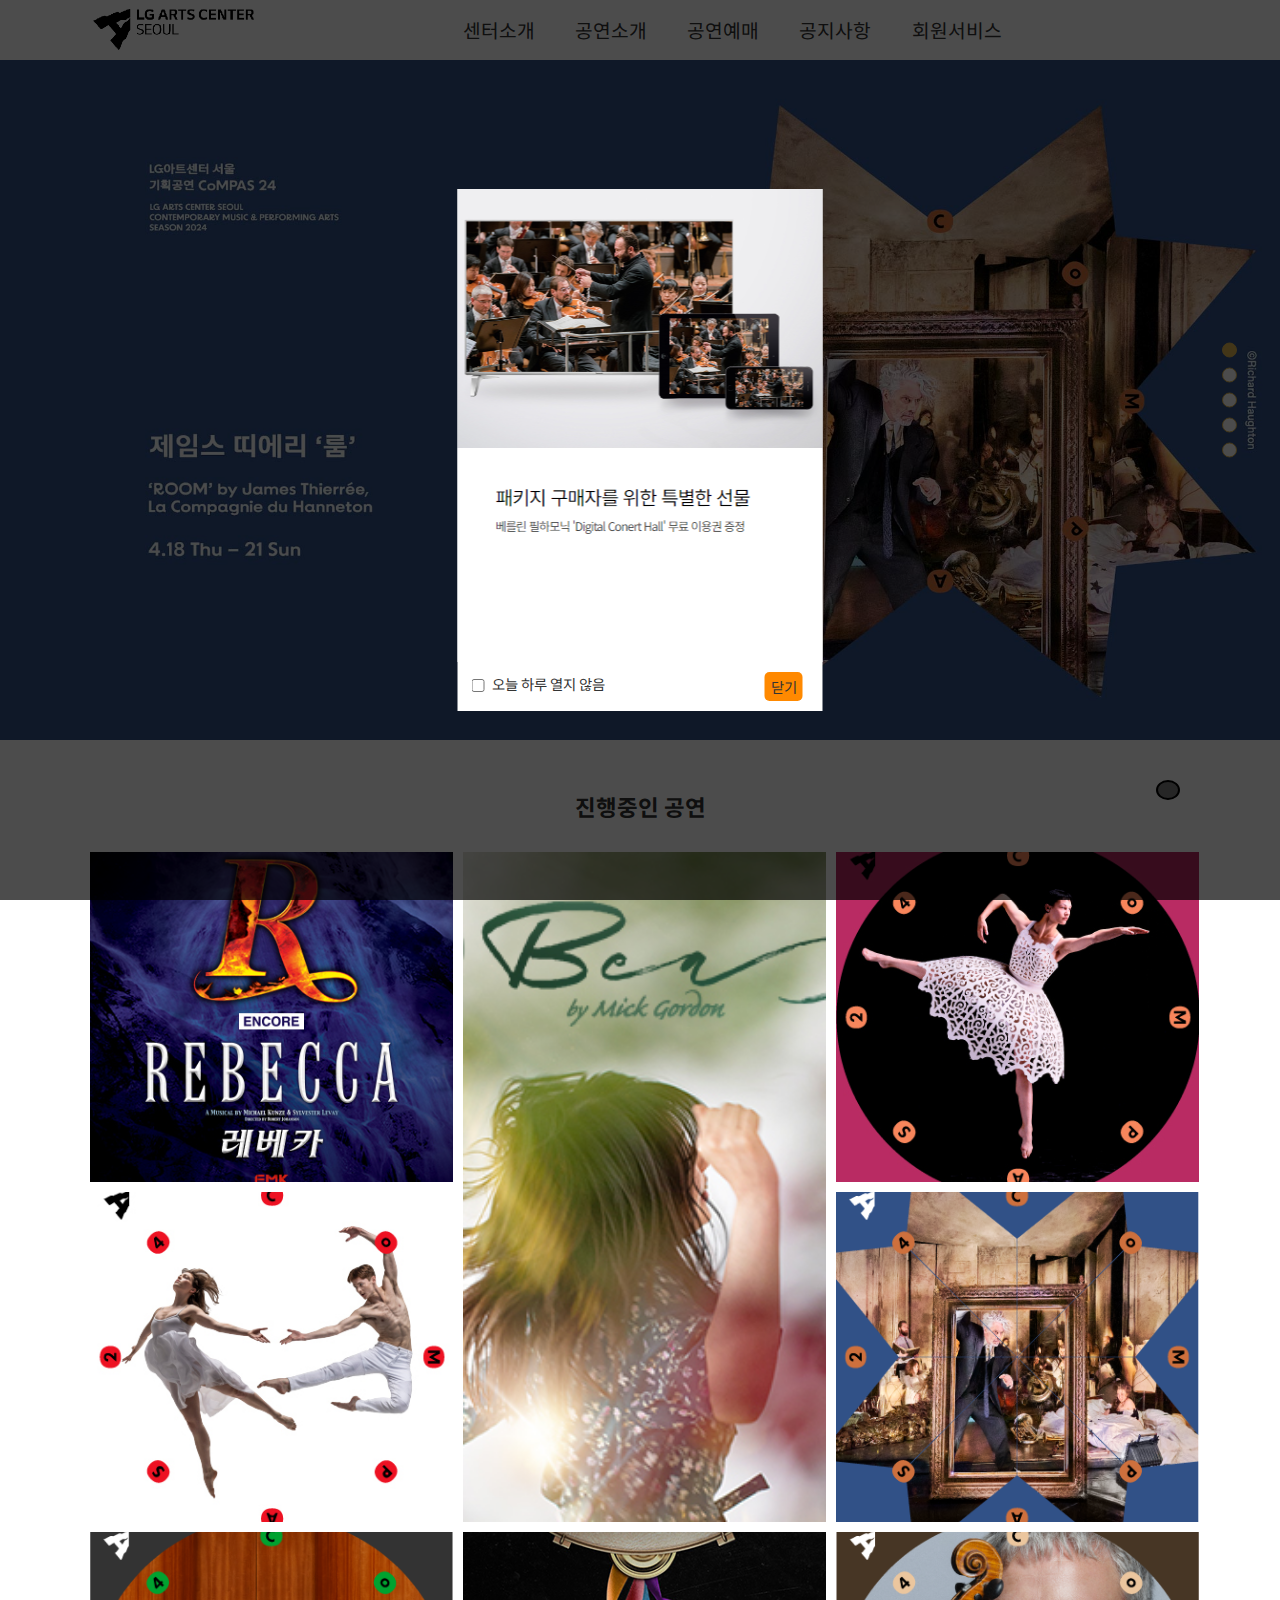
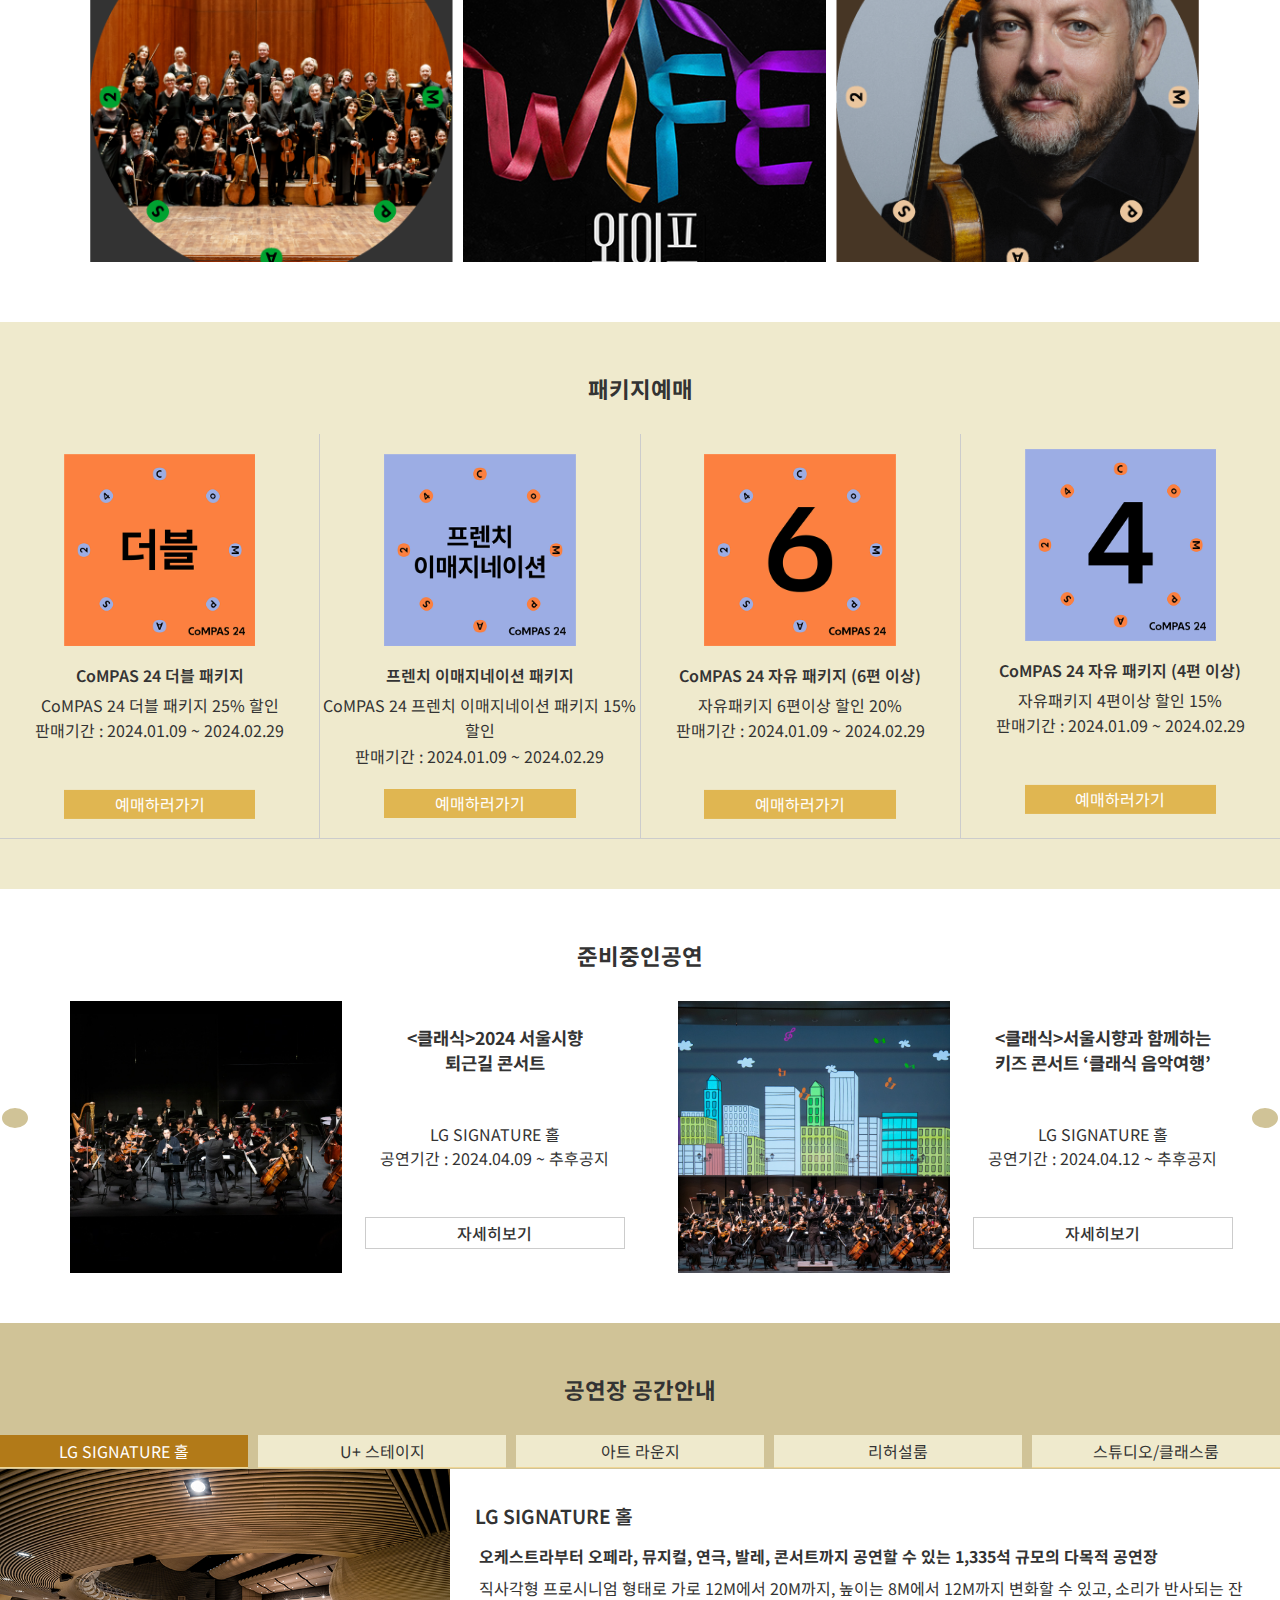
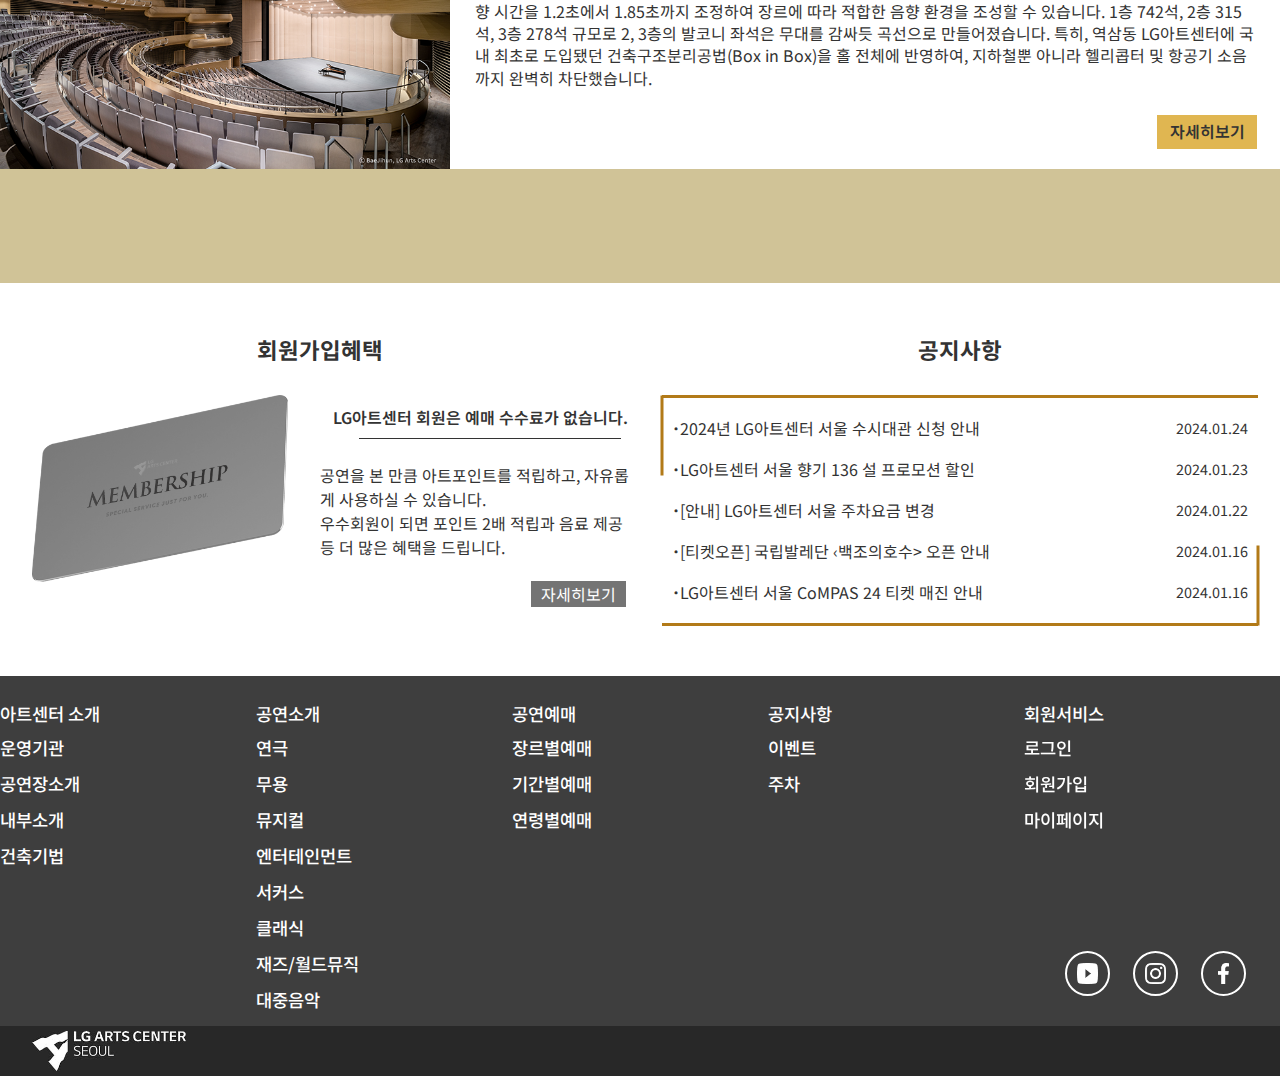
==== commit 921684e3: "Add files via upload" ====
--- a/index.html
+++ b/index.html
@@ -22,9 +22,9 @@
     <link href="./images/favicon.ico" rel="shortcut icon" type="image/x-icon">
 
     <!-- 폰트어썸연결 -->
-    <!-- <link rel="stylesheet" href="https://cdnjs.cloudflare.com/ajax/libs/font-awesome/6.5.1/css/all.min.css"
+    <link rel="stylesheet" href="https://cdnjs.cloudflare.com/ajax/libs/font-awesome/6.5.1/css/all.min.css"
         integrity="sha512-DTOQO9RWCH3ppGqcWaEA1BIZOC6xxalwEsw9c2QQeAIftl+Vegovlnee1c9QX4TctnWMn13TZye+giMm8e2LwA=="
-        crossorigin="anonymous" referrerpolicy="no-referrer" type="text/css"> -->
+        crossorigin="anonymous" referrerpolicy="no-referrer" type="text/css">
     <!-- 제이쿼리 라이브러리 연결하기 -->
     <script src="https://ajax.googleapis.com/ajax/libs/jquery/1.8/jquery.min.js"></script>
     <script src="./script/script.js"></script>
